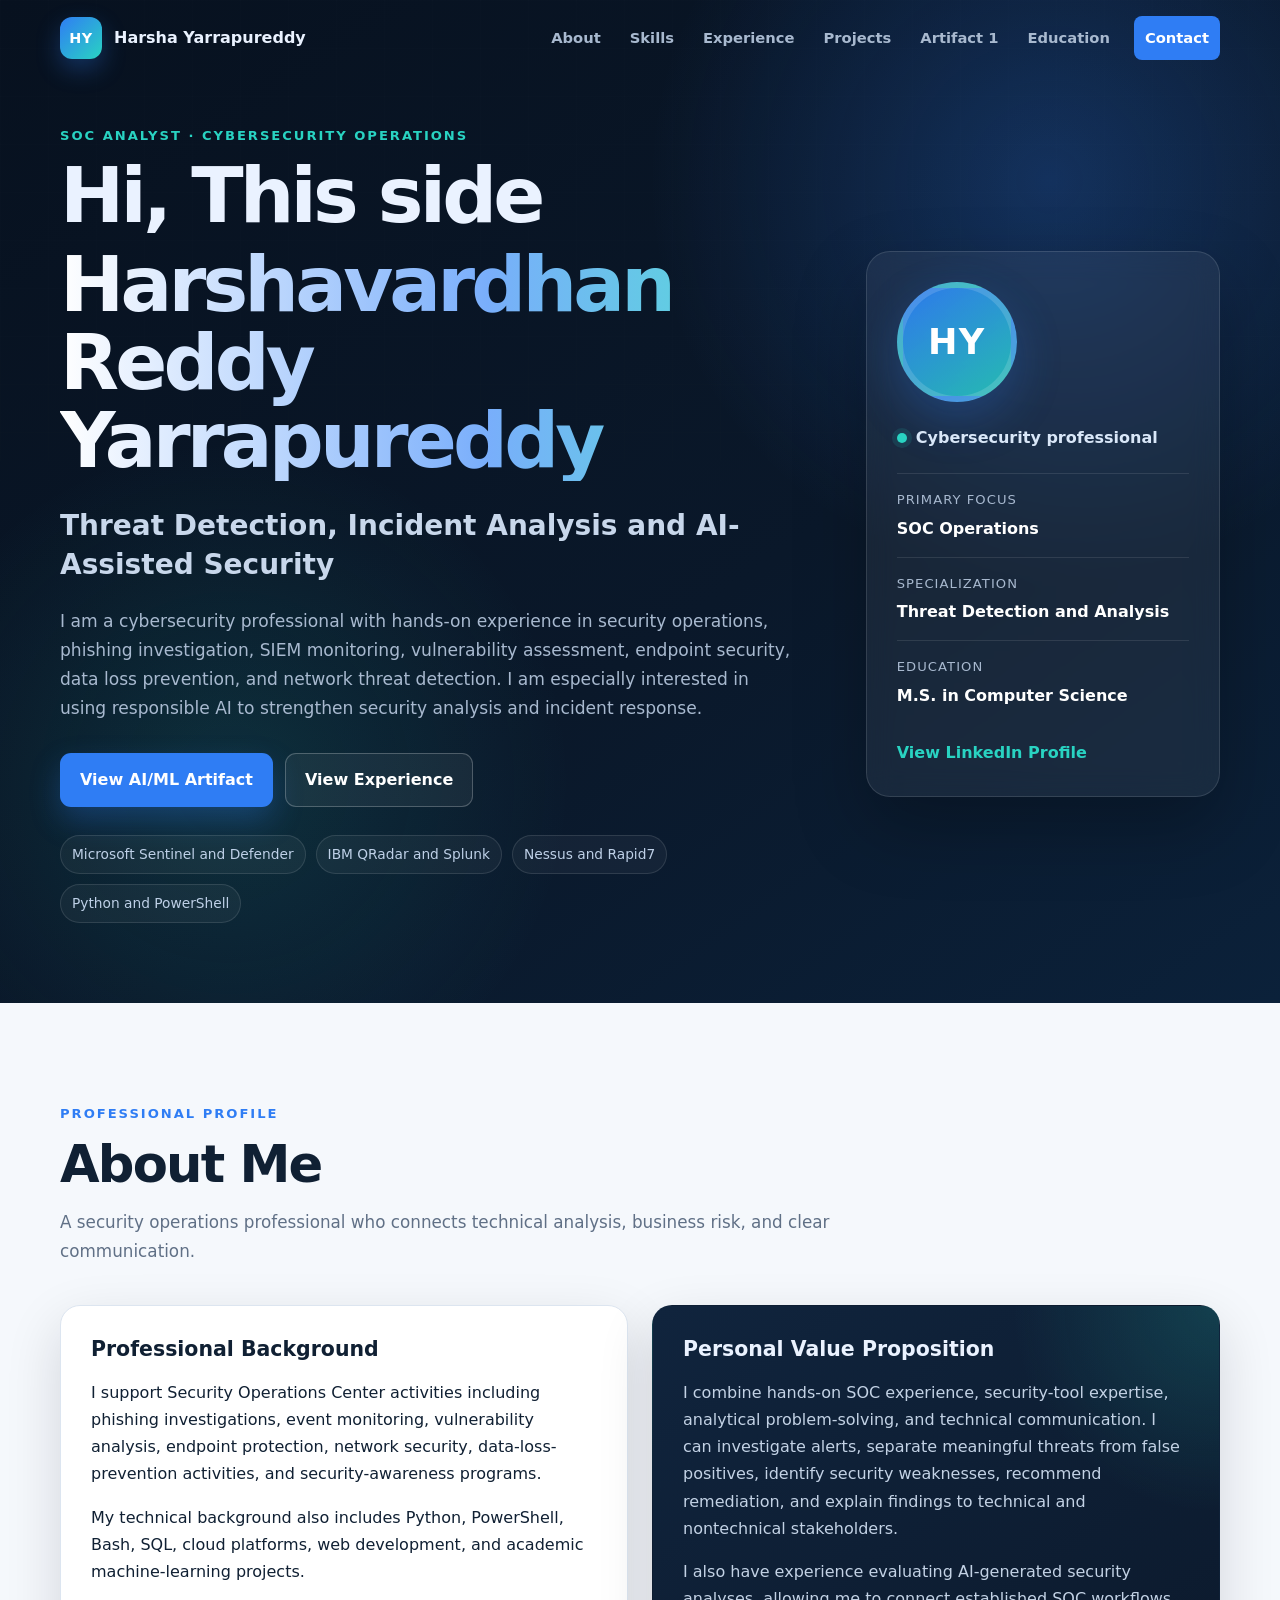
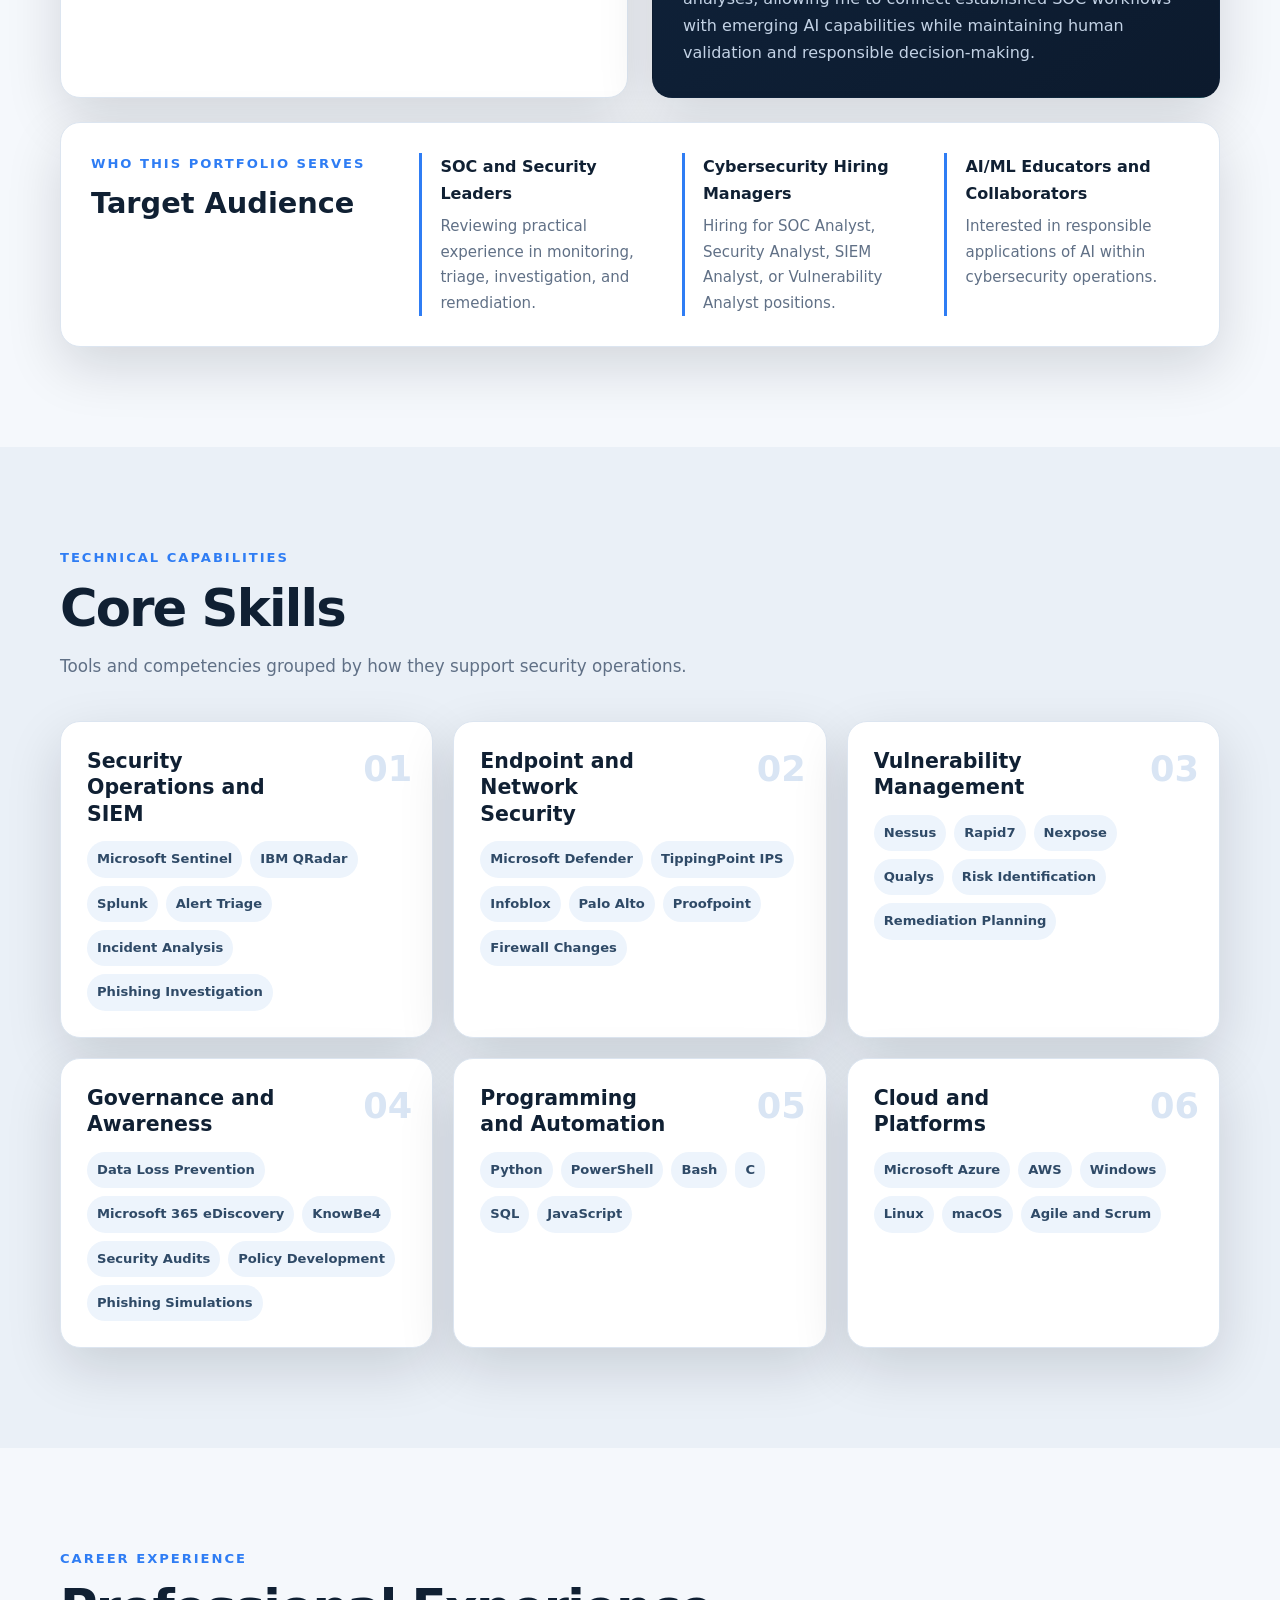
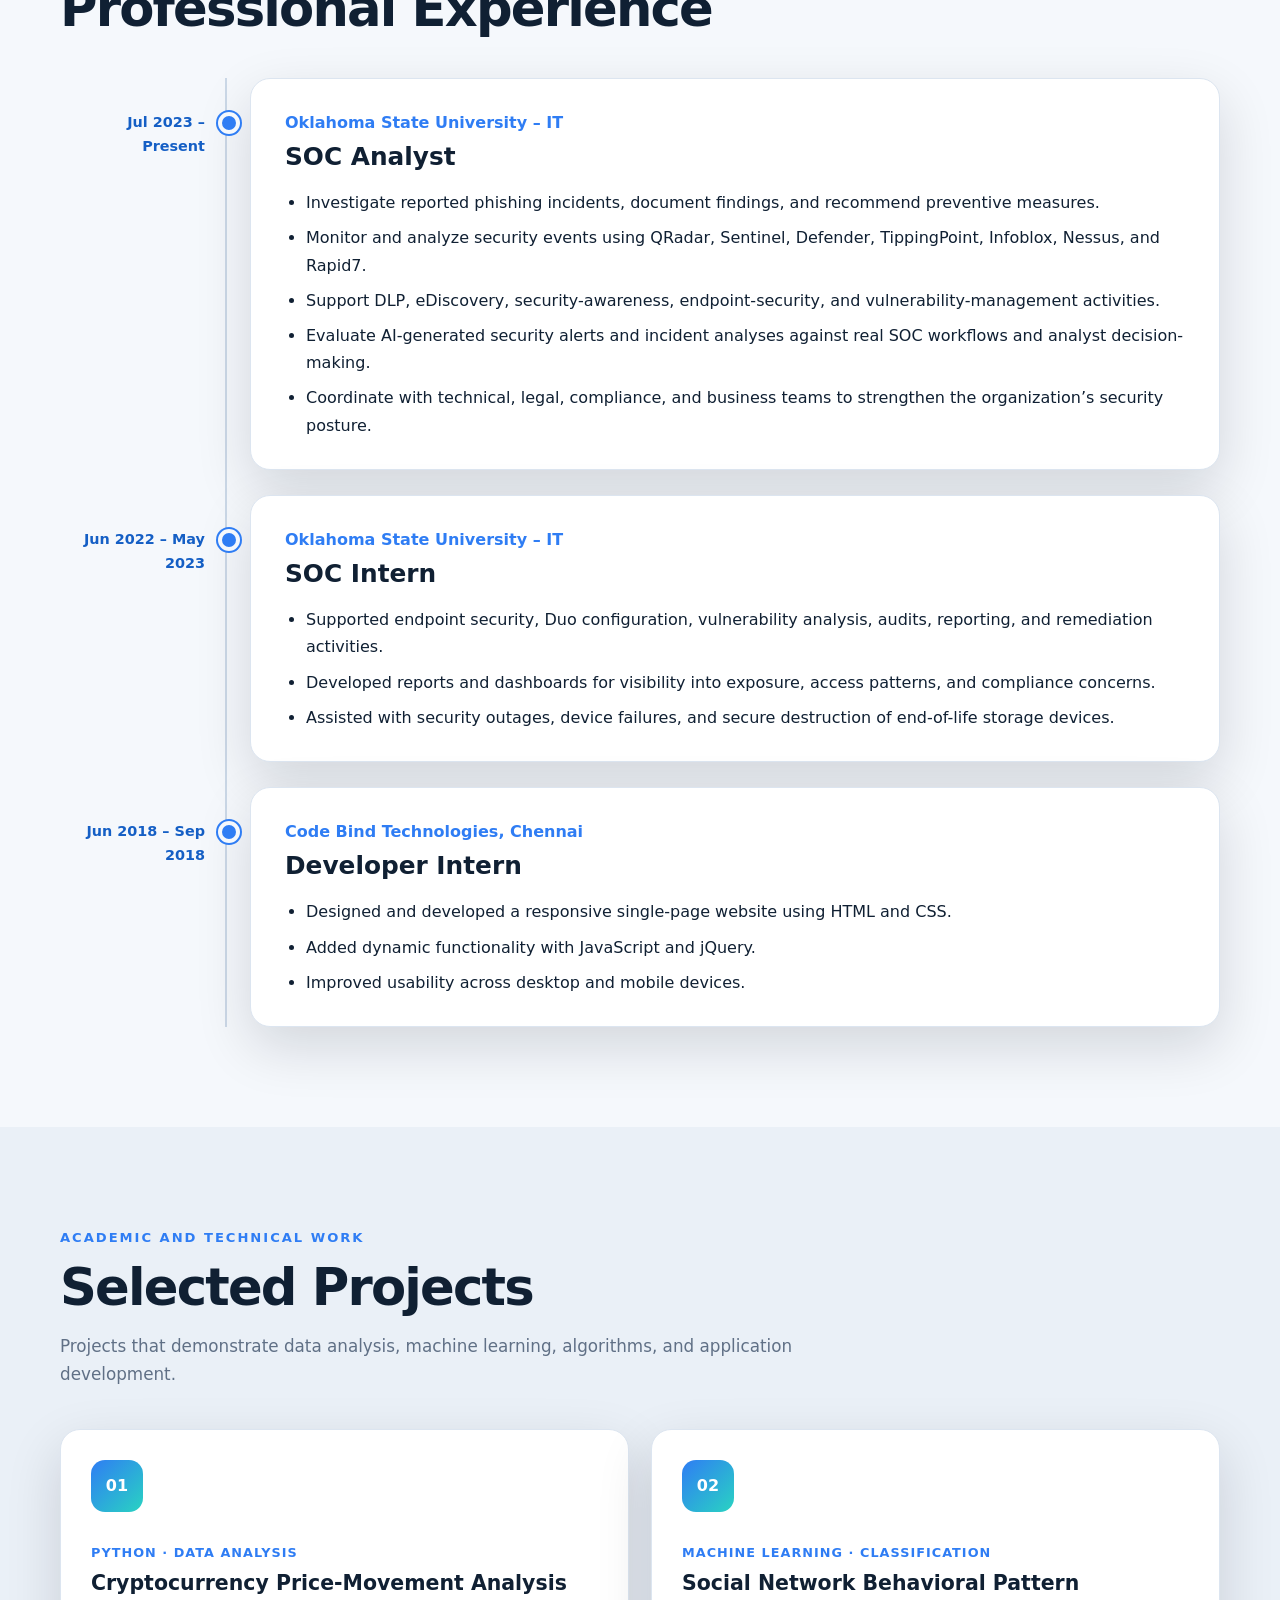
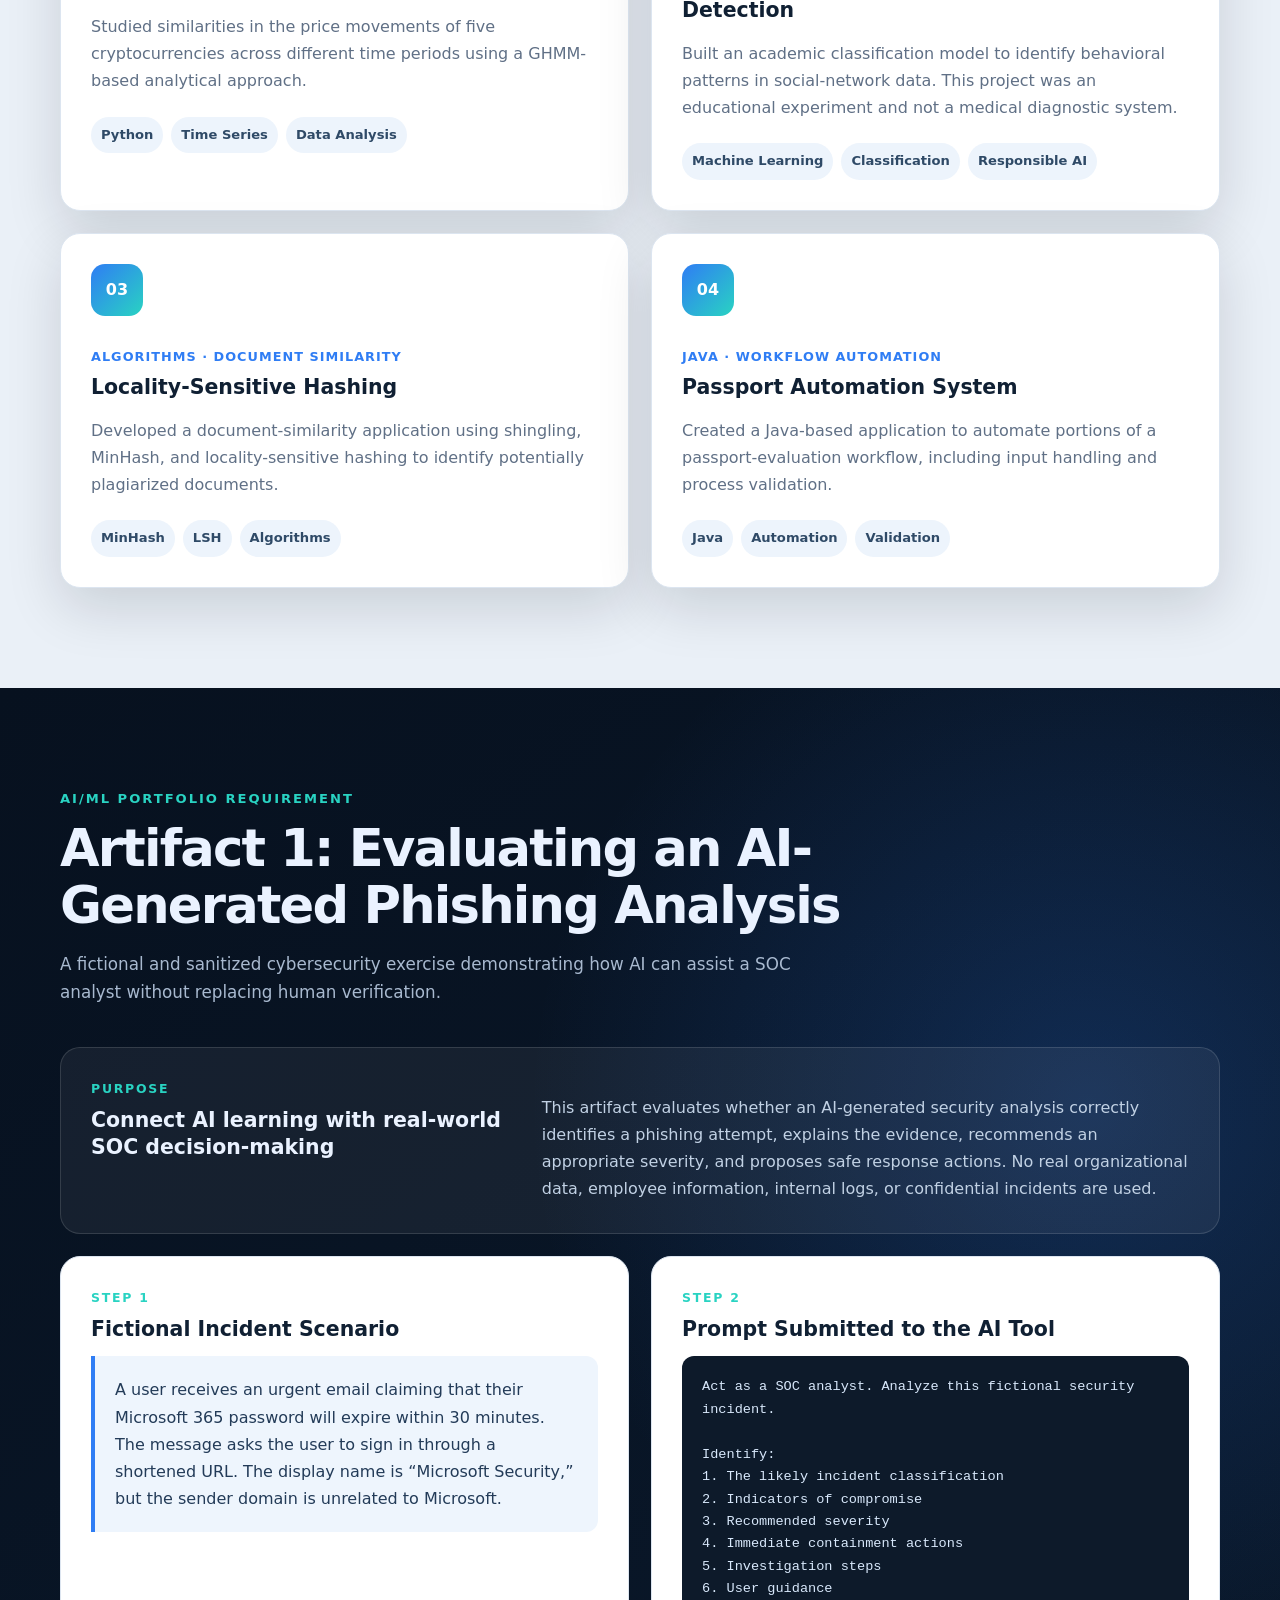
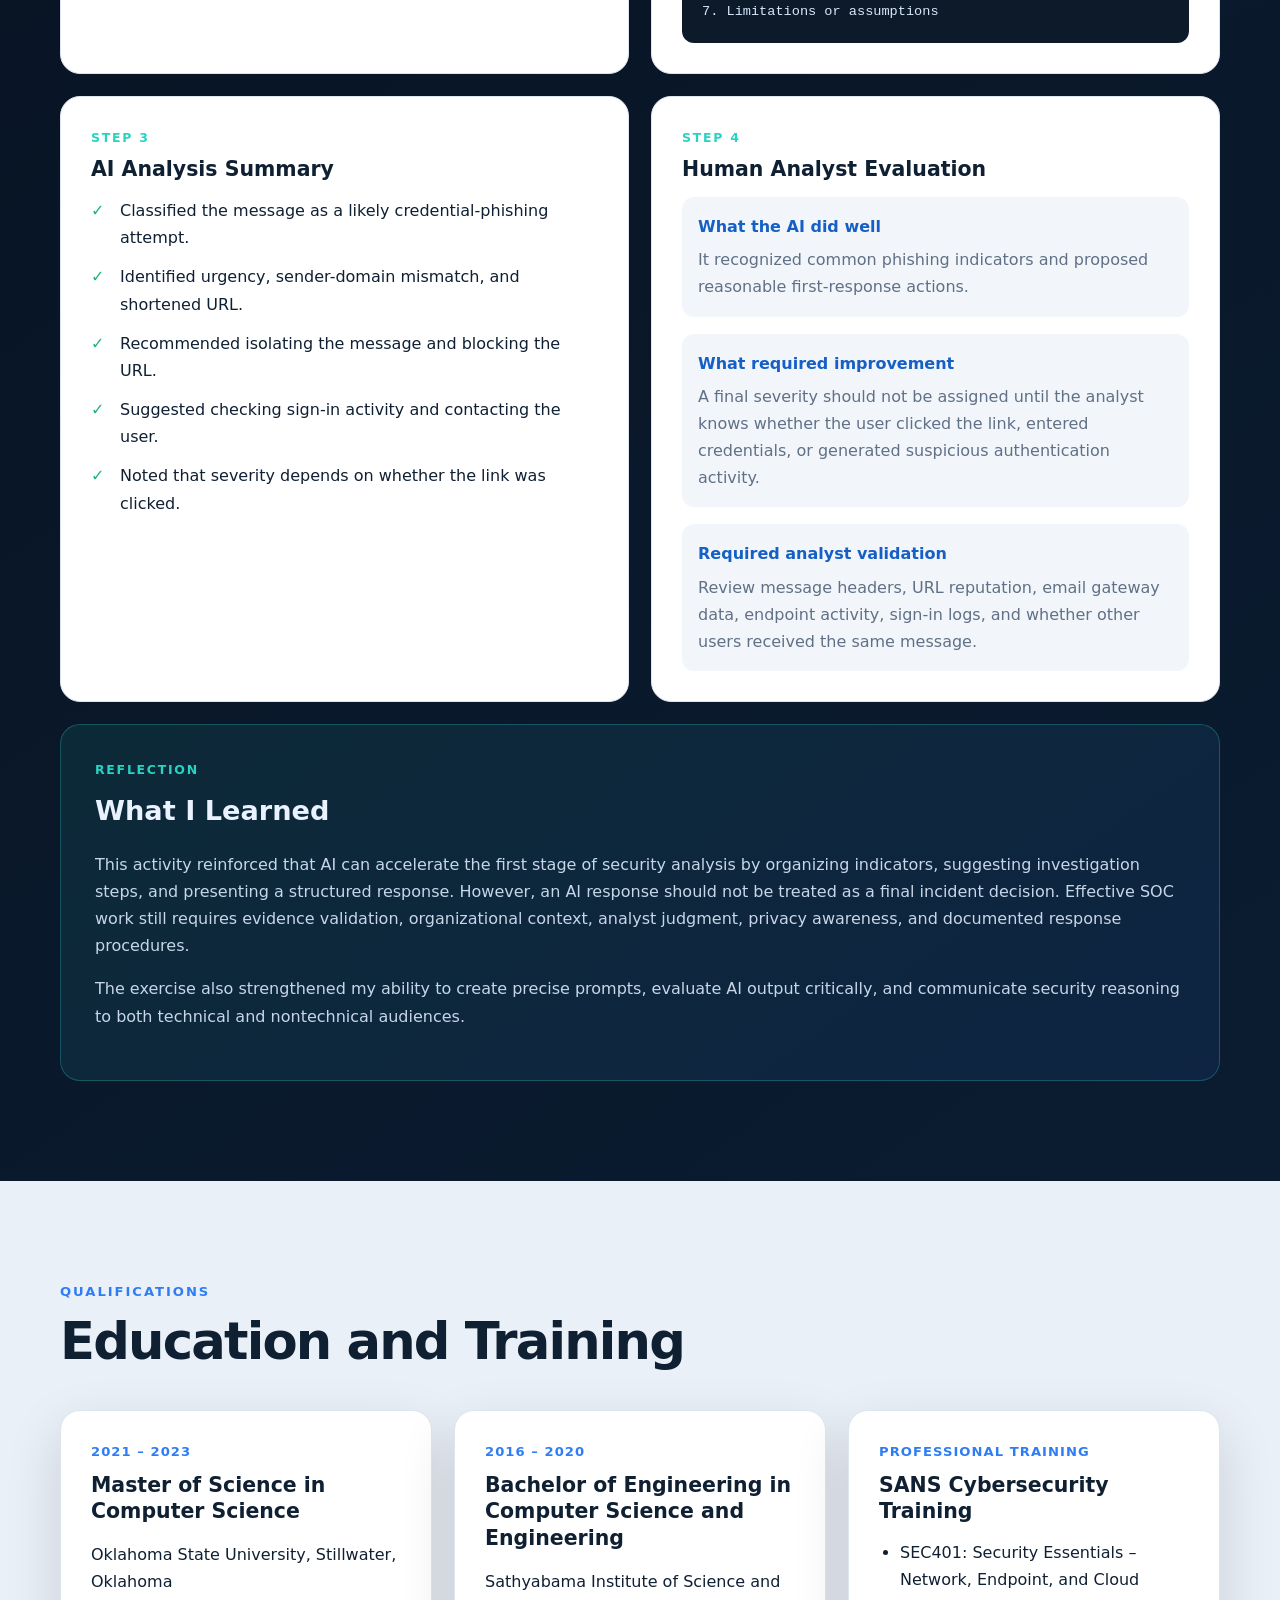
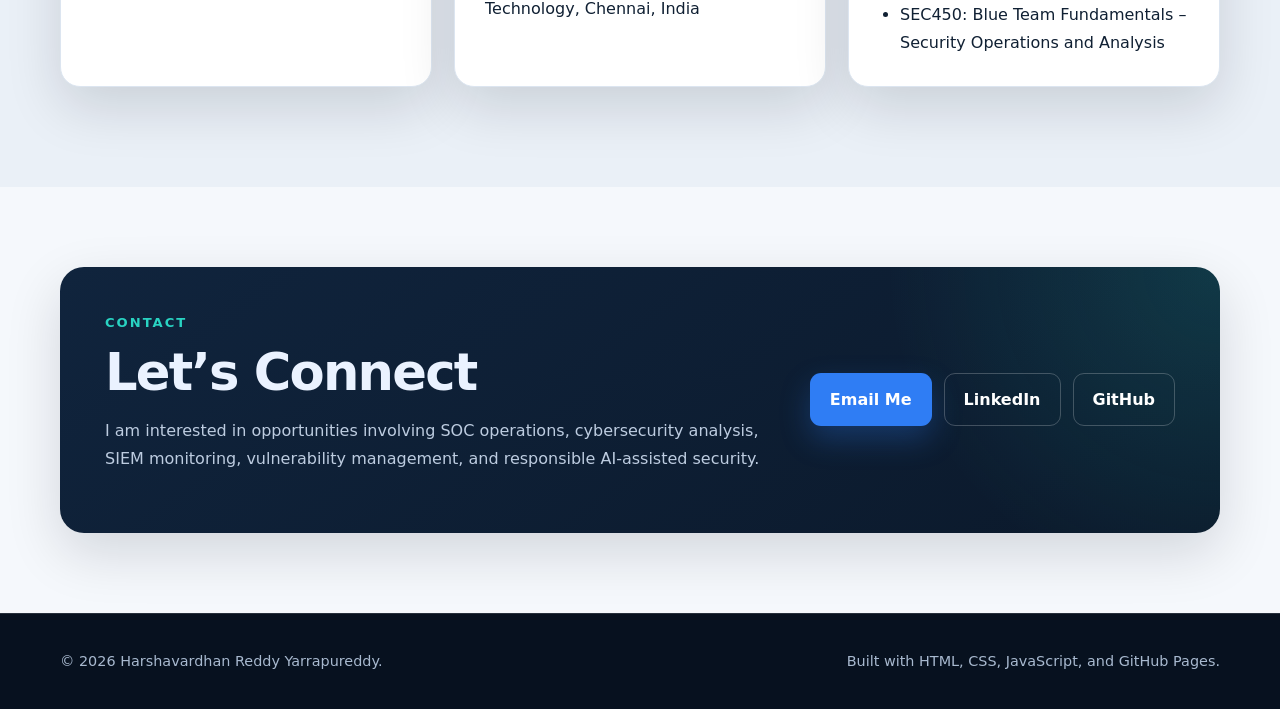
==== index.html @ b6d18a58 "Add files via upload create portfolio" ====
<!DOCTYPE html>
<html lang="en">
<head>
  <meta charset="UTF-8">
  <meta name="viewport" content="width=device-width, initial-scale=1.0">
  <meta
    name="description"
    content="Cybersecurity portfolio of Harshavardhan Reddy Yarrapureddy, featuring SOC operations, threat detection, vulnerability management, and AI-assisted security analysis."
  >
  <title>Harshavardhan Reddy Yarrapureddy | Cybersecurity Portfolio</title>
  <link rel="stylesheet" href="styles.css">
  <script src="script.js" defer></script>
</head>

<body>
  <a class="skip-link" href="#main-content">Skip to main content</a>

  <header class="site-header" id="top">
    <nav class="navbar container" aria-label="Primary navigation">
      <a class="brand" href="#home" aria-label="Go to home">
        <span class="brand-mark">HY</span>
        <span>Harsha Yarrapureddy</span>
      </a>

      <button
        class="menu-button"
        id="menuButton"
        type="button"
        aria-expanded="false"
        aria-controls="navLinks"
        aria-label="Open navigation menu"
      >
        <span></span>
        <span></span>
        <span></span>
      </button>

      <div class="nav-links" id="navLinks">
        <a href="#about">About</a>
        <a href="#skills">Skills</a>
        <a href="#experience">Experience</a>
        <a href="#projects">Projects</a>
        <a href="#artifact">Artifact 1</a>
        <a href="#education">Education</a>
        <a class="nav-cta" href="#contact">Contact</a>
      </div>
    </nav>
  </header>

  <main id="main-content">
    <section class="hero" id="home">
      <div class="hero-grid container">
        <div class="hero-copy reveal">
          <p class="eyebrow">SOC Analyst · Cybersecurity Operations</p>

          <h1>
            Hi, This side
            <span>Harshavardhan Reddy Yarrapureddy</span>
          </h1>

          <h2>
            Threat Detection, Incident Analysis and AI-Assisted Security
          </h2>

          <p class="hero-description">
            I am a cybersecurity professional with hands-on experience in
            security operations, phishing investigation, SIEM monitoring,
            vulnerability assessment, endpoint security, data loss prevention,
            and network threat detection. I am especially interested in using
            responsible AI to strengthen security analysis and incident response.
          </p>

          <div class="hero-actions">
            <a class="button button-primary" href="#artifact">
              View AI/ML Artifact
            </a>
            <a class="button button-secondary" href="#experience">
              View Experience
            </a>
          </div>

          <ul class="hero-highlights" aria-label="Professional highlights">
            <li>Microsoft Sentinel and Defender</li>
            <li>IBM QRadar and Splunk</li>
            <li>Nessus and Rapid7</li>
            <li>Python and PowerShell</li>
          </ul>
        </div>

        <aside class="profile-panel reveal" aria-label="Professional profile">
          <div class="avatar" aria-hidden="true">HY</div>

          <div class="status">
            <span class="status-dot" aria-hidden="true"></span>
            Cybersecurity professional
          </div>

          <div class="profile-stat">
            <span class="profile-stat-label">Primary Focus</span>
            <strong>SOC Operations</strong>
          </div>

          <div class="profile-stat">
            <span class="profile-stat-label">Specialization</span>
            <strong>Threat Detection and Analysis</strong>
          </div>

          <div class="profile-stat">
            <span class="profile-stat-label">Education</span>
            <strong>M.S. in Computer Science</strong>
          </div>

          <a
            class="profile-link"
            href="https://www.linkedin.com/in/harshavardhan-reddy-yarrapureddy-327269170/"
            target="_blank"
            rel="noopener noreferrer"
          >
            View LinkedIn Profile
          </a>
        </aside>
      </div>
    </section>

    <section class="section" id="about">
      <div class="container">
        <div class="section-heading reveal">
          <p class="eyebrow">Professional Profile</p>
          <h2>About Me</h2>
          <p>
            A security operations professional who connects technical analysis,
            business risk, and clear communication.
          </p>
        </div>

        <div class="two-column">
          <article class="card reveal">
            <h3>Professional Background</h3>
            <p>
              I support Security Operations Center activities including phishing
              investigations, event monitoring, vulnerability analysis, endpoint
              protection, network security, data-loss-prevention activities, and
              security-awareness programs.
            </p>
            <p>
              My technical background also includes Python, PowerShell, Bash,
              SQL, cloud platforms, web development, and academic machine-learning
              projects.
            </p>
          </article>

          <article class="card accent-card reveal">
            <h3>Personal Value Proposition</h3>
            <p>
              I combine hands-on SOC experience, security-tool expertise,
              analytical problem-solving, and technical communication. I can
              investigate alerts, separate meaningful threats from false
              positives, identify security weaknesses, recommend remediation,
              and explain findings to technical and nontechnical stakeholders.
            </p>
            <p>
              I also have experience evaluating AI-generated security analyses,
              allowing me to connect established SOC workflows with emerging AI
              capabilities while maintaining human validation and responsible
              decision-making.
            </p>
          </article>
        </div>

        <article class="card audience-card reveal">
          <div>
            <p class="eyebrow">Who This Portfolio Serves</p>
            <h3>Target Audience</h3>
          </div>

          <div class="audience-grid">
            <div>
              <strong>SOC and Security Leaders</strong>
              <p>
                Reviewing practical experience in monitoring, triage,
                investigation, and remediation.
              </p>
            </div>

            <div>
              <strong>Cybersecurity Hiring Managers</strong>
              <p>
                Hiring for SOC Analyst, Security Analyst, SIEM Analyst, or
                Vulnerability Analyst positions.
              </p>
            </div>

            <div>
              <strong>AI/ML Educators and Collaborators</strong>
              <p>
                Interested in responsible applications of AI within
                cybersecurity operations.
              </p>
            </div>
          </div>
        </article>
      </div>
    </section>

    <section class="section section-alt" id="skills">
      <div class="container">
        <div class="section-heading reveal">
          <p class="eyebrow">Technical Capabilities</p>
          <h2>Core Skills</h2>
          <p>
            Tools and competencies grouped by how they support security
            operations.
          </p>
        </div>

        <div class="skills-grid">
          <article class="skill-card reveal">
            <div class="skill-number">01</div>
            <h3>Security Operations and SIEM</h3>
            <div class="tags">
              <span>Microsoft Sentinel</span>
              <span>IBM QRadar</span>
              <span>Splunk</span>
              <span>Alert Triage</span>
              <span>Incident Analysis</span>
              <span>Phishing Investigation</span>
            </div>
          </article>

          <article class="skill-card reveal">
            <div class="skill-number">02</div>
            <h3>Endpoint and Network Security</h3>
            <div class="tags">
              <span>Microsoft Defender</span>
              <span>TippingPoint IPS</span>
              <span>Infoblox</span>
              <span>Palo Alto</span>
              <span>Proofpoint</span>
              <span>Firewall Changes</span>
            </div>
          </article>

          <article class="skill-card reveal">
            <div class="skill-number">03</div>
            <h3>Vulnerability Management</h3>
            <div class="tags">
              <span>Nessus</span>
              <span>Rapid7</span>
              <span>Nexpose</span>
              <span>Qualys</span>
              <span>Risk Identification</span>
              <span>Remediation Planning</span>
            </div>
          </article>

          <article class="skill-card reveal">
            <div class="skill-number">04</div>
            <h3>Governance and Awareness</h3>
            <div class="tags">
              <span>Data Loss Prevention</span>
              <span>Microsoft 365 eDiscovery</span>
              <span>KnowBe4</span>
              <span>Security Audits</span>
              <span>Policy Development</span>
              <span>Phishing Simulations</span>
            </div>
          </article>

          <article class="skill-card reveal">
            <div class="skill-number">05</div>
            <h3>Programming and Automation</h3>
            <div class="tags">
              <span>Python</span>
              <span>PowerShell</span>
              <span>Bash</span>
              <span>C</span>
              <span>SQL</span>
              <span>JavaScript</span>
            </div>
          </article>

          <article class="skill-card reveal">
            <div class="skill-number">06</div>
            <h3>Cloud and Platforms</h3>
            <div class="tags">
              <span>Microsoft Azure</span>
              <span>AWS</span>
              <span>Windows</span>
              <span>Linux</span>
              <span>macOS</span>
              <span>Agile and Scrum</span>
            </div>
          </article>
        </div>
      </div>
    </section>

    <section class="section" id="experience">
      <div class="container">
        <div class="section-heading reveal">
          <p class="eyebrow">Career Experience</p>
          <h2>Professional Experience</h2>
        </div>

        <div class="timeline">
          <article class="timeline-item reveal">
            <div class="timeline-date">Jul 2023 – Present</div>
            <div class="timeline-content card">
              <p class="role-type">Oklahoma State University – IT</p>
              <h3>SOC Analyst</h3>
              <ul>
                <li>
                  Investigate reported phishing incidents, document findings,
                  and recommend preventive measures.
                </li>
                <li>
                  Monitor and analyze security events using QRadar, Sentinel,
                  Defender, TippingPoint, Infoblox, Nessus, and Rapid7.
                </li>
                <li>
                  Support DLP, eDiscovery, security-awareness, endpoint-security,
                  and vulnerability-management activities.
                </li>
                <li>
                  Evaluate AI-generated security alerts and incident analyses
                  against real SOC workflows and analyst decision-making.
                </li>
                <li>
                  Coordinate with technical, legal, compliance, and business
                  teams to strengthen the organization’s security posture.
                </li>
              </ul>
            </div>
          </article>

          <article class="timeline-item reveal">
            <div class="timeline-date">Jun 2022 – May 2023</div>
            <div class="timeline-content card">
              <p class="role-type">Oklahoma State University – IT</p>
              <h3>SOC Intern</h3>
              <ul>
                <li>
                  Supported endpoint security, Duo configuration, vulnerability
                  analysis, audits, reporting, and remediation activities.
                </li>
                <li>
                  Developed reports and dashboards for visibility into exposure,
                  access patterns, and compliance concerns.
                </li>
                <li>
                  Assisted with security outages, device failures, and secure
                  destruction of end-of-life storage devices.
                </li>
              </ul>
            </div>
          </article>

          <article class="timeline-item reveal">
            <div class="timeline-date">Jun 2018 – Sep 2018</div>
            <div class="timeline-content card">
              <p class="role-type">Code Bind Technologies, Chennai</p>
              <h3>Developer Intern</h3>
              <ul>
                <li>
                  Designed and developed a responsive single-page website using
                  HTML and CSS.
                </li>
                <li>
                  Added dynamic functionality with JavaScript and jQuery.
                </li>
                <li>
                  Improved usability across desktop and mobile devices.
                </li>
              </ul>
            </div>
          </article>
        </div>
      </div>
    </section>

    <section class="section section-alt" id="projects">
      <div class="container">
        <div class="section-heading reveal">
          <p class="eyebrow">Academic and Technical Work</p>
          <h2>Selected Projects</h2>
          <p>
            Projects that demonstrate data analysis, machine learning,
            algorithms, and application development.
          </p>
        </div>

        <div class="projects-grid">
          <article class="project-card reveal">
            <div class="project-icon" aria-hidden="true">01</div>
            <p class="project-category">Python · Data Analysis</p>
            <h3>Cryptocurrency Price-Movement Analysis</h3>
            <p>
              Studied similarities in the price movements of five
              cryptocurrencies across different time periods using a GHMM-based
              analytical approach.
            </p>
            <div class="project-tags">
              <span>Python</span>
              <span>Time Series</span>
              <span>Data Analysis</span>
            </div>
          </article>

          <article class="project-card reveal">
            <div class="project-icon" aria-hidden="true">02</div>
            <p class="project-category">Machine Learning · Classification</p>
            <h3>Social Network Behavioral Pattern Detection</h3>
            <p>
              Built an academic classification model to identify behavioral
              patterns in social-network data. This project was an educational
              experiment and not a medical diagnostic system.
            </p>
            <div class="project-tags">
              <span>Machine Learning</span>
              <span>Classification</span>
              <span>Responsible AI</span>
            </div>
          </article>

          <article class="project-card reveal">
            <div class="project-icon" aria-hidden="true">03</div>
            <p class="project-category">Algorithms · Document Similarity</p>
            <h3>Locality-Sensitive Hashing</h3>
            <p>
              Developed a document-similarity application using shingling,
              MinHash, and locality-sensitive hashing to identify potentially
              plagiarized documents.
            </p>
            <div class="project-tags">
              <span>MinHash</span>
              <span>LSH</span>
              <span>Algorithms</span>
            </div>
          </article>

          <article class="project-card reveal">
            <div class="project-icon" aria-hidden="true">04</div>
            <p class="project-category">Java · Workflow Automation</p>
            <h3>Passport Automation System</h3>
            <p>
              Created a Java-based application to automate portions of a
              passport-evaluation workflow, including input handling and process
              validation.
            </p>
            <div class="project-tags">
              <span>Java</span>
              <span>Automation</span>
              <span>Validation</span>
            </div>
          </article>
        </div>
      </div>
    </section>

    <section class="section artifact-section" id="artifact">
      <div class="container">
        <div class="section-heading reveal">
          <p class="eyebrow">AI/ML Portfolio Requirement</p>
          <h2>Artifact 1: Evaluating an AI-Generated Phishing Analysis</h2>
          <p>
            A fictional and sanitized cybersecurity exercise demonstrating how
            AI can assist a SOC analyst without replacing human verification.
          </p>
        </div>

        <article class="artifact-hero card reveal">
          <div>
            <p class="artifact-label">Purpose</p>
            <h3>Connect AI learning with real-world SOC decision-making</h3>
          </div>
          <p>
            This artifact evaluates whether an AI-generated security analysis
            correctly identifies a phishing attempt, explains the evidence,
            recommends an appropriate severity, and proposes safe response
            actions. No real organizational data, employee information, internal
            logs, or confidential incidents are used.
          </p>
        </article>

        <div class="artifact-grid">
          <article class="card reveal">
            <p class="artifact-label">Step 1</p>
            <h3>Fictional Incident Scenario</h3>
            <div class="scenario-box">
              <p>
                A user receives an urgent email claiming that their Microsoft 365
                password will expire within 30 minutes. The message asks the user
                to sign in through a shortened URL. The display name is
                “Microsoft Security,” but the sender domain is unrelated to
                Microsoft.
              </p>
            </div>
          </article>

          <article class="card reveal">
            <p class="artifact-label">Step 2</p>
            <h3>Prompt Submitted to the AI Tool</h3>
            <pre><code>Act as a SOC analyst. Analyze this fictional security incident.

Identify:
1. The likely incident classification
2. Indicators of compromise
3. Recommended severity
4. Immediate containment actions
5. Investigation steps
6. User guidance
7. Limitations or assumptions</code></pre>
          </article>

          <article class="card reveal">
            <p class="artifact-label">Step 3</p>
            <h3>AI Analysis Summary</h3>
            <ul class="check-list">
              <li>Classified the message as a likely credential-phishing attempt.</li>
              <li>Identified urgency, sender-domain mismatch, and shortened URL.</li>
              <li>Recommended isolating the message and blocking the URL.</li>
              <li>Suggested checking sign-in activity and contacting the user.</li>
              <li>Noted that severity depends on whether the link was clicked.</li>
            </ul>
          </article>

          <article class="card reveal">
            <p class="artifact-label">Step 4</p>
            <h3>Human Analyst Evaluation</h3>
            <div class="evaluation">
              <div>
                <strong>What the AI did well</strong>
                <p>
                  It recognized common phishing indicators and proposed
                  reasonable first-response actions.
                </p>
              </div>

              <div>
                <strong>What required improvement</strong>
                <p>
                  A final severity should not be assigned until the analyst knows
                  whether the user clicked the link, entered credentials, or
                  generated suspicious authentication activity.
                </p>
              </div>

              <div>
                <strong>Required analyst validation</strong>
                <p>
                  Review message headers, URL reputation, email gateway data,
                  endpoint activity, sign-in logs, and whether other users
                  received the same message.
                </p>
              </div>
            </div>
          </article>
        </div>

        <article class="reflection-card reveal">
          <p class="artifact-label">Reflection</p>
          <h3>What I Learned</h3>
          <p>
            This activity reinforced that AI can accelerate the first stage of
            security analysis by organizing indicators, suggesting investigation
            steps, and presenting a structured response. However, an AI response
            should not be treated as a final incident decision. Effective SOC
            work still requires evidence validation, organizational context,
            analyst judgment, privacy awareness, and documented response
            procedures.
          </p>
          <p>
            The exercise also strengthened my ability to create precise prompts,
            evaluate AI output critically, and communicate security reasoning to
            both technical and nontechnical audiences.
          </p>
        </article>
      </div>
    </section>

    <section class="section section-alt" id="education">
      <div class="container">
        <div class="section-heading reveal">
          <p class="eyebrow">Qualifications</p>
          <h2>Education and Training</h2>
        </div>

        <div class="education-grid">
          <article class="card reveal">
            <p class="education-date">2021 – 2023</p>
            <h3>Master of Science in Computer Science</h3>
            <p>Oklahoma State University, Stillwater, Oklahoma</p>
          </article>

          <article class="card reveal">
            <p class="education-date">2016 – 2020</p>
            <h3>Bachelor of Engineering in Computer Science and Engineering</h3>
            <p>Sathyabama Institute of Science and Technology, Chennai, India</p>
          </article>

          <article class="card reveal">
            <p class="education-date">Professional Training</p>
            <h3>SANS Cybersecurity Training</h3>
            <ul>
              <li>SEC401: Security Essentials – Network, Endpoint, and Cloud</li>
              <li>SEC450: Blue Team Fundamentals – Security Operations and Analysis</li>
            </ul>
          </article>
        </div>
      </div>
    </section>

    <section class="section contact-section" id="contact">
      <div class="container contact-card reveal">
        <div>
          <p class="eyebrow">Contact</p>
          <h2>Let’s Connect</h2>
          <p>
            I am interested in opportunities involving SOC operations,
            cybersecurity analysis, SIEM monitoring, vulnerability management,
            and responsible AI-assisted security.
          </p>
        </div>

        <div class="contact-actions">
          <a
            class="button button-primary"
            href="mailto:yarrapureddyharsha@gmail.com"
          >
            Email Me
          </a>

          <a
            class="button button-secondary"
            href="https://www.linkedin.com/in/harshavardhan-reddy-yarrapureddy-327269170/"
            target="_blank"
            rel="noopener noreferrer"
          >
            LinkedIn
          </a>

          <!-- Replace YOUR-GITHUB-USERNAME before publishing. -->
          <a
            class="button button-secondary"
            href="https://github.com/Harshayhvr/portfolio"
            target="_blank"
            rel="noopener noreferrer"
          >
            GitHub
          </a>
        </div>
      </div>
    </section>
  </main>

  <footer class="site-footer">
    <div class="container footer-content">
      <p>
        © <span id="currentYear"></span> Harshavardhan Reddy Yarrapureddy.
      </p>
      <p>Built with HTML, CSS, JavaScript, and GitHub Pages.</p>
    </div>
  </footer>

  <a class="back-to-top" id="backToTop" href="#top" aria-label="Back to top">
    ↑
  </a>
</body>
</html>
---- styles.css ----
:root {
  --background: #07111f;
  --background-soft: #0b1728;
  --surface: #101f33;
  --surface-light: #f5f8fc;
  --card: #ffffff;
  --text: #102033;
  --text-light: #eaf2ff;
  --muted: #607086;
  --muted-light: #a8b9cf;
  --primary: #2f7df4;
  --primary-dark: #155fc5;
  --accent: #29d3c2;
  --border: #dce5f0;
  --border-dark: rgba(255, 255, 255, 0.13);
  --success: #22b573;
  --shadow: 0 20px 55px rgba(7, 17, 31, 0.14);
  --radius: 20px;
  --radius-small: 12px;
  --container: 1160px;
}

* {
  box-sizing: border-box;
}

html {
  scroll-behavior: smooth;
  scroll-padding-top: 86px;
}

body {
  margin: 0;
  color: var(--text);
  background: var(--surface-light);
  font-family:
    Inter, ui-sans-serif, system-ui, -apple-system, BlinkMacSystemFont,
    "Segoe UI", sans-serif;
  line-height: 1.7;
}

body.menu-open {
  overflow: hidden;
}

a {
  color: inherit;
}

img {
  display: block;
  max-width: 100%;
}

button,
a {
  -webkit-tap-highlight-color: transparent;
}

.container {
  width: min(var(--container), calc(100% - 40px));
  margin-inline: auto;
}

.skip-link {
  position: fixed;
  top: 12px;
  left: 12px;
  z-index: 1000;
  padding: 10px 14px;
  color: white;
  background: var(--primary);
  border-radius: 8px;
  transform: translateY(-150%);
}

.skip-link:focus {
  transform: translateY(0);
}

.site-header {
  position: fixed;
  inset: 0 0 auto;
  z-index: 100;
  border-bottom: 1px solid transparent;
  transition:
    background 180ms ease,
    border-color 180ms ease,
    box-shadow 180ms ease;
}

.site-header.scrolled {
  background: rgba(7, 17, 31, 0.94);
  border-color: var(--border-dark);
  box-shadow: 0 10px 30px rgba(0, 0, 0, 0.18);
  backdrop-filter: blur(16px);
}

.navbar {
  min-height: 76px;
  display: flex;
  align-items: center;
  justify-content: space-between;
  gap: 24px;
}

.brand {
  display: inline-flex;
  align-items: center;
  gap: 12px;
  color: var(--text-light);
  font-weight: 750;
  text-decoration: none;
  white-space: nowrap;
}

.brand-mark {
  width: 42px;
  height: 42px;
  display: grid;
  place-items: center;
  color: white;
  background: linear-gradient(135deg, var(--primary), var(--accent));
  border-radius: 12px;
  box-shadow: 0 10px 25px rgba(47, 125, 244, 0.3);
  font-size: 0.9rem;
  letter-spacing: 0.04em;
}

.nav-links {
  display: flex;
  align-items: center;
  gap: 7px;
}

.nav-links a {
  padding: 9px 11px;
  color: var(--muted-light);
  border-radius: 8px;
  font-size: 0.92rem;
  font-weight: 650;
  text-decoration: none;
  transition:
    color 160ms ease,
    background 160ms ease;
}

.nav-links a:hover,
.nav-links a.active {
  color: white;
  background: rgba(255, 255, 255, 0.09);
}

.nav-links .nav-cta {
  margin-left: 6px;
  color: white;
  background: var(--primary);
}

.nav-links .nav-cta:hover,
.nav-links .nav-cta.active {
  background: var(--primary-dark);
}

.menu-button {
  display: none;
  width: 44px;
  height: 44px;
  padding: 10px;
  border: 1px solid var(--border-dark);
  background: rgba(255, 255, 255, 0.06);
  border-radius: 10px;
  cursor: pointer;
}

.menu-button span {
  display: block;
  height: 2px;
  margin: 5px 0;
  background: white;
  border-radius: 2px;
  transition:
    transform 180ms ease,
    opacity 180ms ease;
}

.hero {
  position: relative;
  min-height: 100vh;
  display: grid;
  align-items: center;
  overflow: hidden;
  color: var(--text-light);
  background:
    radial-gradient(circle at 82% 18%, rgba(47, 125, 244, 0.26), transparent 30%),
    radial-gradient(circle at 18% 78%, rgba(41, 211, 194, 0.13), transparent 26%),
    linear-gradient(145deg, #07111f 0%, #0a182a 58%, #0b213a 100%);
}

.hero::before {
  content: "";
  position: absolute;
  inset: 0;
  opacity: 0.22;
  background-image:
    linear-gradient(rgba(255, 255, 255, 0.035) 1px, transparent 1px),
    linear-gradient(90deg, rgba(255, 255, 255, 0.035) 1px, transparent 1px);
  background-size: 48px 48px;
  mask-image: linear-gradient(to bottom, black, transparent 92%);
}

.hero-grid {
  position: relative;
  z-index: 1;
  display: grid;
  grid-template-columns: minmax(0, 1.35fr) minmax(300px, 0.65fr);
  gap: 70px;
  align-items: center;
  padding-top: 125px;
  padding-bottom: 80px;
}

.eyebrow {
  margin: 0 0 10px;
  color: var(--primary);
  font-size: 0.82rem;
  font-weight: 800;
  letter-spacing: 0.15em;
  text-transform: uppercase;
}

.hero .eyebrow {
  color: var(--accent);
}

.hero h1 {
  max-width: 850px;
  margin: 0;
  font-size: clamp(2.7rem, 6vw, 5.5rem);
  line-height: 1.02;
  letter-spacing: -0.05em;
}

.hero h1 span {
  display: block;
  margin-top: 10px;
  color: transparent;
  background: linear-gradient(90deg, #ffffff, #79aefb 58%, #52e0d3);
  -webkit-background-clip: text;
  background-clip: text;
}

.hero h2 {
  max-width: 760px;
  margin: 25px 0 0;
  color: #c8d7eb;
  font-size: clamp(1.2rem, 2.2vw, 1.75rem);
  font-weight: 550;
  line-height: 1.4;
}

.hero-description {
  max-width: 760px;
  margin: 23px 0 0;
  color: var(--muted-light);
  font-size: 1.07rem;
}

.hero-actions,
.contact-actions {
  display: flex;
  flex-wrap: wrap;
  gap: 12px;
  margin-top: 30px;
}

.button {
  min-height: 48px;
  display: inline-flex;
  align-items: center;
  justify-content: center;
  padding: 12px 19px;
  border: 1px solid transparent;
  border-radius: 11px;
  font-weight: 750;
  text-decoration: none;
  transition:
    transform 160ms ease,
    box-shadow 160ms ease,
    background 160ms ease,
    border-color 160ms ease;
}

.button:hover {
  transform: translateY(-2px);
}

.button-primary {
  color: white;
  background: var(--primary);
  box-shadow: 0 13px 30px rgba(47, 125, 244, 0.28);
}

.button-primary:hover {
  background: var(--primary-dark);
}

.button-secondary {
  color: var(--primary);
  background: transparent;
  border-color: rgba(47, 125, 244, 0.4);
}

.hero .button-secondary {
  color: white;
  border-color: rgba(255, 255, 255, 0.23);
  background: rgba(255, 255, 255, 0.055);
}

.button-secondary:hover {
  border-color: var(--primary);
  background: rgba(47, 125, 244, 0.08);
}

.hero .button-secondary:hover {
  background: rgba(255, 255, 255, 0.11);
}

.hero-highlights {
  display: flex;
  flex-wrap: wrap;
  gap: 10px;
  margin: 28px 0 0;
  padding: 0;
  list-style: none;
}

.hero-highlights li {
  padding: 7px 11px;
  color: #bed0e7;
  border: 1px solid rgba(255, 255, 255, 0.11);
  background: rgba(255, 255, 255, 0.045);
  border-radius: 999px;
  font-size: 0.86rem;
}

.profile-panel {
  padding: 30px;
  border: 1px solid rgba(255, 255, 255, 0.12);
  background: rgba(255, 255, 255, 0.06);
  border-radius: 24px;
  box-shadow: 0 30px 70px rgba(0, 0, 0, 0.25);
  backdrop-filter: blur(14px);
}

.avatar {
  width: 120px;
  height: 120px;
  display: grid;
  place-items: center;
  margin-bottom: 22px;
  color: white;
  background:
    linear-gradient(145deg, rgba(47, 125, 244, 0.95), rgba(41, 211, 194, 0.86));
  border: 6px solid rgba(255, 255, 255, 0.14);
  border-radius: 50%;
  font-size: 2.2rem;
  font-weight: 850;
  letter-spacing: 0.04em;
  box-shadow: 0 18px 45px rgba(47, 125, 244, 0.25);
}

.status {
  display: flex;
  align-items: center;
  gap: 9px;
  margin-bottom: 22px;
  color: #d9e7f8;
  font-weight: 700;
}

.status-dot {
  width: 10px;
  height: 10px;
  background: var(--accent);
  border-radius: 50%;
  box-shadow: 0 0 0 5px rgba(41, 211, 194, 0.12);
}

.profile-stat {
  padding: 15px 0;
  border-top: 1px solid rgba(255, 255, 255, 0.1);
}

.profile-stat-label {
  display: block;
  margin-bottom: 3px;
  color: var(--muted-light);
  font-size: 0.82rem;
  text-transform: uppercase;
  letter-spacing: 0.08em;
}

.profile-stat strong {
  color: white;
}

.profile-link {
  display: inline-block;
  margin-top: 15px;
  color: var(--accent);
  font-weight: 750;
  text-decoration: none;
}

.profile-link:hover {
  text-decoration: underline;
}

.section {
  padding: 100px 0;
}

.section-alt {
  background: #eaf0f7;
}

.section-heading {
  max-width: 780px;
  margin-bottom: 40px;
}

.section-heading h2,
.contact-card h2 {
  margin: 0;
  font-size: clamp(2.1rem, 4vw, 3.5rem);
  line-height: 1.12;
  letter-spacing: -0.035em;
}

.section-heading > p:last-child {
  margin: 15px 0 0;
  color: var(--muted);
  font-size: 1.05rem;
}

.two-column {
  display: grid;
  grid-template-columns: repeat(2, minmax(0, 1fr));
  gap: 24px;
}

.card {
  padding: 30px;
  border: 1px solid var(--border);
  background: var(--card);
  border-radius: var(--radius);
  box-shadow: var(--shadow);
}

.card h3,
.skill-card h3,
.project-card h3 {
  margin: 0 0 14px;
  font-size: 1.28rem;
  line-height: 1.3;
}

.card p:last-child {
  margin-bottom: 0;
}

.accent-card {
  color: var(--text-light);
  border-color: transparent;
  background:
    radial-gradient(circle at top right, rgba(41, 211, 194, 0.18), transparent 30%),
    linear-gradient(145deg, #10243d, #0c1a2d);
}

.accent-card p {
  color: #c3d2e5;
}

.audience-card {
  display: grid;
  grid-template-columns: 0.38fr 1fr;
  gap: 36px;
  align-items: start;
  margin-top: 24px;
}

.audience-card h3 {
  font-size: 1.8rem;
}

.audience-grid {
  display: grid;
  grid-template-columns: repeat(3, minmax(0, 1fr));
  gap: 18px;
}

.audience-grid > div {
  padding-left: 18px;
  border-left: 3px solid var(--primary);
}

.audience-grid strong {
  display: block;
  margin-bottom: 7px;
}

.audience-grid p {
  margin: 0;
  color: var(--muted);
  font-size: 0.94rem;
}

.skills-grid {
  display: grid;
  grid-template-columns: repeat(3, minmax(0, 1fr));
  gap: 20px;
}

.skill-card {
  position: relative;
  min-height: 260px;
  padding: 26px;
  overflow: hidden;
  border: 1px solid var(--border);
  background: white;
  border-radius: var(--radius);
  box-shadow: var(--shadow);
}

.skill-number {
  position: absolute;
  top: 17px;
  right: 20px;
  color: #d9e5f4;
  font-size: 2.2rem;
  font-weight: 900;
}

.skill-card h3 {
  max-width: 220px;
  padding-right: 25px;
}

.tags,
.project-tags {
  display: flex;
  flex-wrap: wrap;
  gap: 8px;
}

.tags span,
.project-tags span {
  padding: 7px 10px;
  color: #2f4a67;
  background: #edf4fc;
  border-radius: 999px;
  font-size: 0.82rem;
  font-weight: 650;
}

.timeline {
  position: relative;
  display: grid;
  gap: 25px;
}

.timeline::before {
  content: "";
  position: absolute;
  top: 0;
  bottom: 0;
  left: 165px;
  width: 2px;
  background: #cbd8e7;
}

.timeline-item {
  position: relative;
  display: grid;
  grid-template-columns: 145px minmax(0, 1fr);
  gap: 45px;
}

.timeline-item::after {
  content: "";
  position: absolute;
  top: 34px;
  left: 158px;
  width: 14px;
  height: 14px;
  background: var(--primary);
  border: 4px solid var(--surface-light);
  border-radius: 50%;
  box-shadow: 0 0 0 2px var(--primary);
}

.timeline-date {
  padding-top: 32px;
  color: var(--primary-dark);
  font-size: 0.9rem;
  font-weight: 800;
  text-align: right;
}

.timeline-content {
  padding: 30px 34px;
}

.role-type {
  margin: 0 0 5px;
  color: var(--primary);
  font-weight: 750;
}

.timeline-content h3 {
  margin-bottom: 16px;
  font-size: 1.55rem;
}

.timeline-content ul,
.education-grid ul {
  margin: 0;
  padding-left: 21px;
}

.timeline-content li + li,
.education-grid li + li {
  margin-top: 8px;
}

.projects-grid {
  display: grid;
  grid-template-columns: repeat(2, minmax(0, 1fr));
  gap: 22px;
}

.project-card {
  position: relative;
  min-height: 310px;
  padding: 30px;
  border: 1px solid var(--border);
  background: white;
  border-radius: var(--radius);
  box-shadow: var(--shadow);
  transition:
    transform 180ms ease,
    box-shadow 180ms ease;
}

.project-card:hover {
  transform: translateY(-5px);
  box-shadow: 0 26px 65px rgba(7, 17, 31, 0.18);
}

.project-icon {
  width: 52px;
  height: 52px;
  display: grid;
  place-items: center;
  margin-bottom: 30px;
  color: white;
  background: linear-gradient(135deg, var(--primary), var(--accent));
  border-radius: 14px;
  font-weight: 850;
}

.project-category {
  margin: 0 0 7px;
  color: var(--primary);
  font-size: 0.8rem;
  font-weight: 800;
  letter-spacing: 0.08em;
  text-transform: uppercase;
}

.project-card > p:not(.project-category) {
  color: var(--muted);
}

.project-tags {
  margin-top: 22px;
}

.artifact-section {
  color: var(--text-light);
  background:
    radial-gradient(circle at 85% 20%, rgba(47, 125, 244, 0.22), transparent 28%),
    linear-gradient(145deg, #07111f, #0b1c31);
}

.artifact-section .section-heading > p:last-child {
  color: var(--muted-light);
}

.artifact-section .eyebrow {
  color: var(--accent);
}

.artifact-hero {
  display: grid;
  grid-template-columns: 0.65fr 1fr;
  gap: 30px;
  margin-bottom: 22px;
  color: var(--text-light);
  border-color: var(--border-dark);
  background: rgba(255, 255, 255, 0.06);
  box-shadow: none;
}

.artifact-hero p:last-child {
  color: #c1d1e4;
}

.artifact-label {
  margin: 0 0 8px;
  color: var(--primary);
  font-size: 0.78rem;
  font-weight: 850;
  letter-spacing: 0.14em;
  text-transform: uppercase;
}

.artifact-section .artifact-label {
  color: var(--accent);
}

.artifact-grid {
  display: grid;
  grid-template-columns: repeat(2, minmax(0, 1fr));
  gap: 22px;
}

.artifact-grid .card {
  color: var(--text);
  box-shadow: none;
}

.scenario-box {
  padding: 20px;
  color: #233b58;
  border-left: 4px solid var(--primary);
  background: #eef5fd;
  border-radius: 0 12px 12px 0;
}

.scenario-box p {
  margin: 0;
}

pre {
  max-width: 100%;
  margin: 0;
  overflow-x: auto;
  white-space: pre-wrap;
}

code {
  display: block;
  padding: 20px;
  color: #d8e8fb;
  background: #0d1a2a;
  border-radius: 12px;
  font-family: "SFMono-Regular", Consolas, "Liberation Mono", monospace;
  font-size: 0.85rem;
  line-height: 1.65;
}

.check-list {
  margin: 0;
  padding: 0;
  list-style: none;
}

.check-list li {
  position: relative;
  padding-left: 29px;
}

.check-list li::before {
  content: "✓";
  position: absolute;
  left: 0;
  color: var(--success);
  font-weight: 900;
}

.check-list li + li {
  margin-top: 12px;
}

.evaluation {
  display: grid;
  gap: 17px;
}

.evaluation > div {
  padding: 16px;
  background: #f2f6fb;
  border-radius: 12px;
}

.evaluation strong {
  color: var(--primary-dark);
}

.evaluation p {
  margin: 6px 0 0;
  color: var(--muted);
}

.reflection-card {
  margin-top: 22px;
  padding: 34px;
  border: 1px solid rgba(41, 211, 194, 0.28);
  background:
    linear-gradient(145deg, rgba(41, 211, 194, 0.1), rgba(47, 125, 244, 0.09));
  border-radius: var(--radius);
}

.reflection-card h3 {
  margin: 0 0 12px;
  font-size: 1.7rem;
}

.reflection-card p {
  color: #c7d6e8;
}

.education-grid {
  display: grid;
  grid-template-columns: repeat(3, minmax(0, 1fr));
  gap: 22px;
}

.education-date {
  margin: 0 0 8px;
  color: var(--primary);
  font-size: 0.82rem;
  font-weight: 800;
  letter-spacing: 0.08em;
  text-transform: uppercase;
}

.contact-section {
  padding-top: 80px;
  padding-bottom: 80px;
}

.contact-card {
  display: grid;
  grid-template-columns: 1fr auto;
  gap: 45px;
  align-items: center;
  padding: 45px;
  color: var(--text-light);
  background:
    radial-gradient(circle at top right, rgba(41, 211, 194, 0.16), transparent 28%),
    linear-gradient(145deg, #10243d, #0b192b);
  border-radius: 24px;
  box-shadow: var(--shadow);
}

.contact-card p {
  max-width: 700px;
  color: #bdcce0;
}

.contact-card .eyebrow {
  color: var(--accent);
}

.contact-card .button-secondary {
  color: white;
  border-color: rgba(255, 255, 255, 0.22);
}

.contact-actions {
  min-width: 240px;
  justify-content: flex-end;
  margin-top: 0;
}

.site-footer {
  color: var(--muted-light);
  background: var(--background);
  border-top: 1px solid var(--border-dark);
}

.footer-content {
  min-height: 95px;
  display: flex;
  align-items: center;
  justify-content: space-between;
  gap: 20px;
  font-size: 0.9rem;
}

.back-to-top {
  position: fixed;
  right: 22px;
  bottom: 22px;
  z-index: 50;
  width: 46px;
  height: 46px;
  display: grid;
  place-items: center;
  color: white;
  background: var(--primary);
  border-radius: 50%;
  box-shadow: 0 13px 32px rgba(47, 125, 244, 0.35);
  opacity: 0;
  visibility: hidden;
  text-decoration: none;
  transform: translateY(12px);
  transition:
    opacity 160ms ease,
    visibility 160ms ease,
    transform 160ms ease,
    background 160ms ease;
}

.back-to-top.visible {
  opacity: 1;
  visibility: visible;
  transform: translateY(0);
}

.back-to-top:hover {
  background: var(--primary-dark);
}

.reveal {
  opacity: 0;
  transform: translateY(18px);
  transition:
    opacity 600ms ease,
    transform 600ms ease;
}

.reveal.visible {
  opacity: 1;
  transform: translateY(0);
}

@media (prefers-reduced-motion: reduce) {
  html {
    scroll-behavior: auto;
  }

  *,
  *::before,
  *::after {
    scroll-behavior: auto !important;
    transition: none !important;
    animation: none !important;
  }

  .reveal {
    opacity: 1;
    transform: none;
  }
}

@media (max-width: 1000px) {
  .menu-button {
    display: block;
  }

  .nav-links {
    position: fixed;
    inset: 76px 0 auto;
    max-height: calc(100vh - 76px);
    display: grid;
    gap: 6px;
    padding: 18px 20px 28px;
    overflow-y: auto;
    background: rgba(7, 17, 31, 0.98);
    border-bottom: 1px solid var(--border-dark);
    box-shadow: 0 18px 35px rgba(0, 0, 0, 0.25);
    transform: translateY(-130%);
    transition: transform 190ms ease;
  }

  .nav-links.open {
    transform: translateY(0);
  }

  .nav-links a {
    padding: 12px;
  }

  .nav-links .nav-cta {
    margin-left: 0;
    text-align: center;
  }

  .menu-button.open span:nth-child(1) {
    transform: translateY(7px) rotate(45deg);
  }

  .menu-button.open span:nth-child(2) {
    opacity: 0;
  }

  .menu-button.open span:nth-child(3) {
    transform: translateY(-7px) rotate(-45deg);
  }

  .hero-grid {
    grid-template-columns: 1fr;
    gap: 45px;
  }

  .profile-panel {
    max-width: 560px;
  }

  .skills-grid,
  .education-grid {
    grid-template-columns: repeat(2, minmax(0, 1fr));
  }

  .audience-card {
    grid-template-columns: 1fr;
  }

  .artifact-hero {
    grid-template-columns: 1fr;
  }

  .contact-card {
    grid-template-columns: 1fr;
  }

  .contact-actions {
    justify-content: flex-start;
  }
}

@media (max-width: 760px) {
  .container {
    width: min(100% - 28px, var(--container));
  }

  .brand span:last-child {
    display: none;
  }

  .hero-grid {
    padding-top: 115px;
  }

  .hero h1 {
    font-size: clamp(2.35rem, 12vw, 4rem);
  }

  .section {
    padding: 76px 0;
  }

  .two-column,
  .skills-grid,
  .projects-grid,
  .artifact-grid,
  .education-grid,
  .audience-grid {
    grid-template-columns: 1fr;
  }

  .audience-grid > div {
    padding: 15px 0 0;
    border-top: 3px solid var(--primary);
    border-left: 0;
  }

  .timeline::before,
  .timeline-item::after {
    display: none;
  }

  .timeline-item {
    grid-template-columns: 1fr;
    gap: 8px;
  }

  .timeline-date {
    padding-top: 0;
    text-align: left;
  }

  .card,
  .timeline-content,
  .project-card,
  .skill-card {
    padding: 24px;
  }

  .artifact-hero,
  .reflection-card,
  .contact-card {
    padding: 27px;
  }

  .footer-content {
    padding: 24px 0;
    flex-direction: column;
    justify-content: center;
    text-align: center;
  }
}
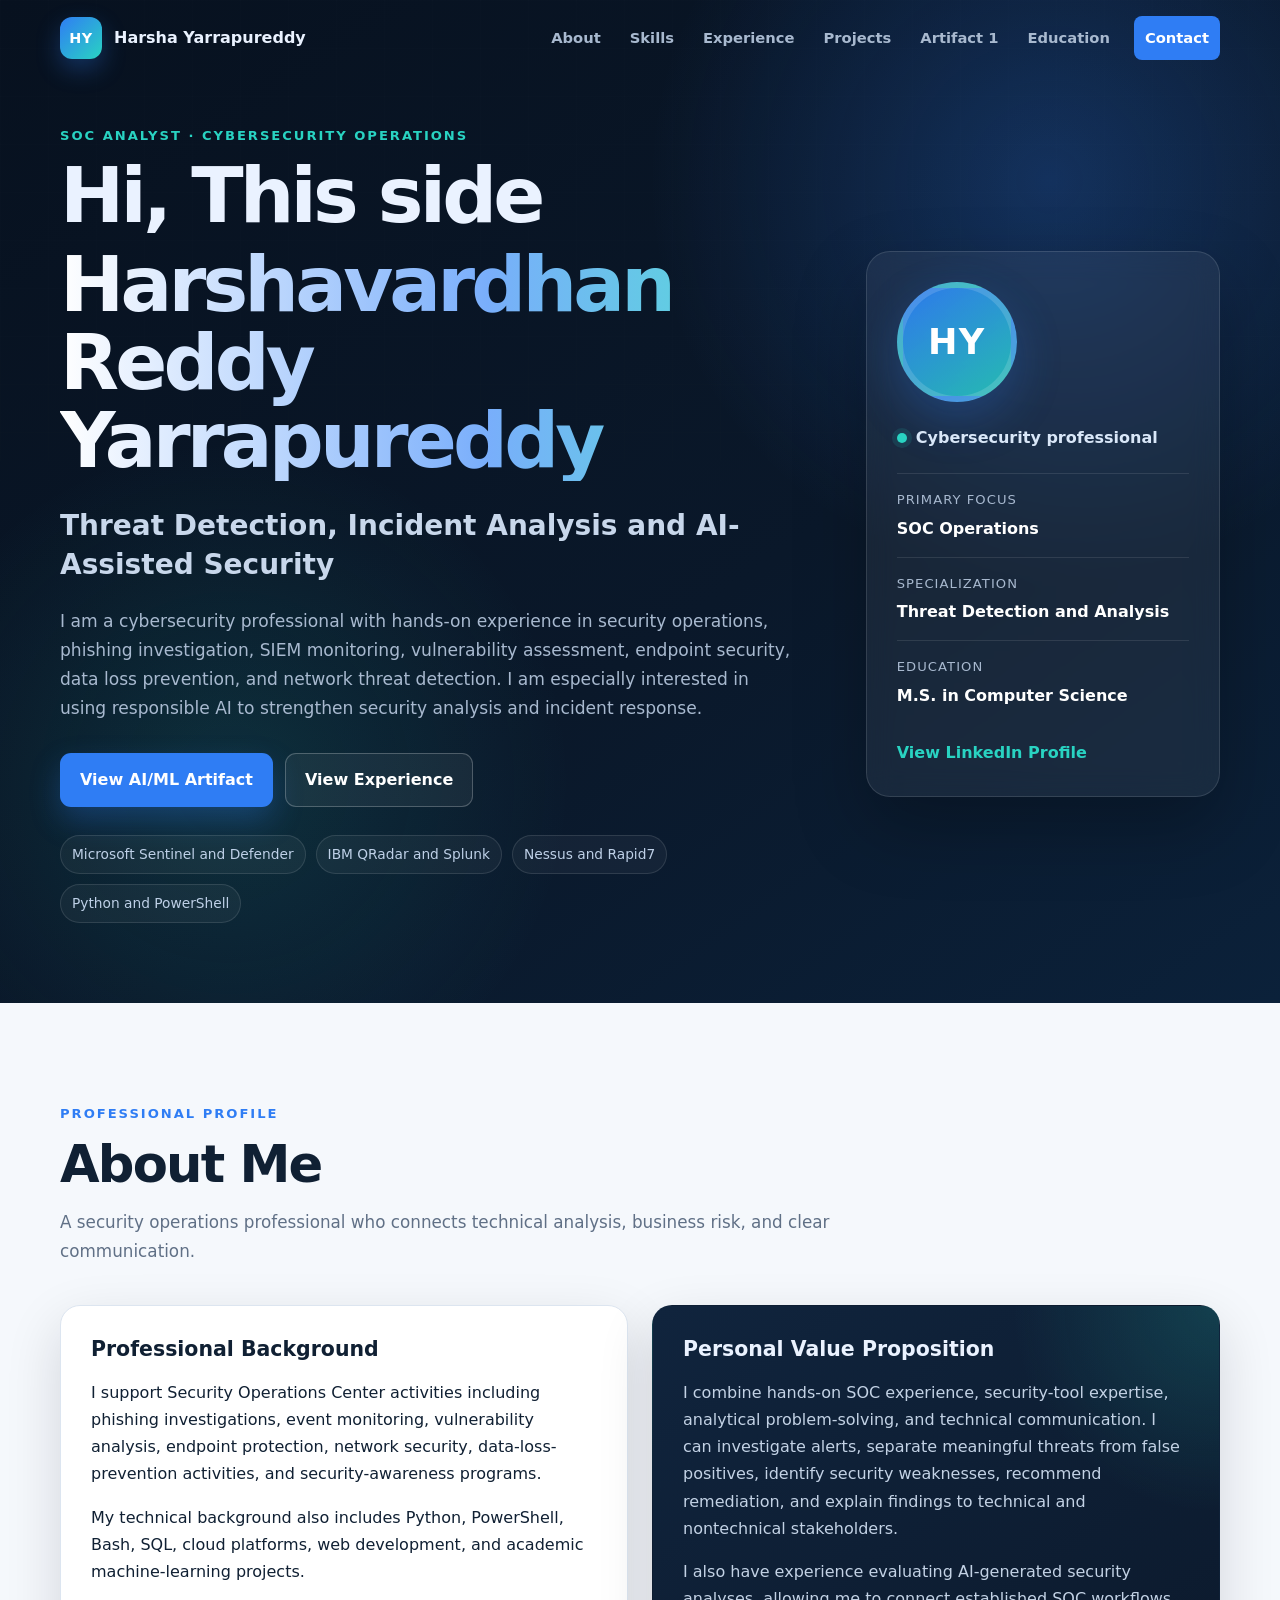
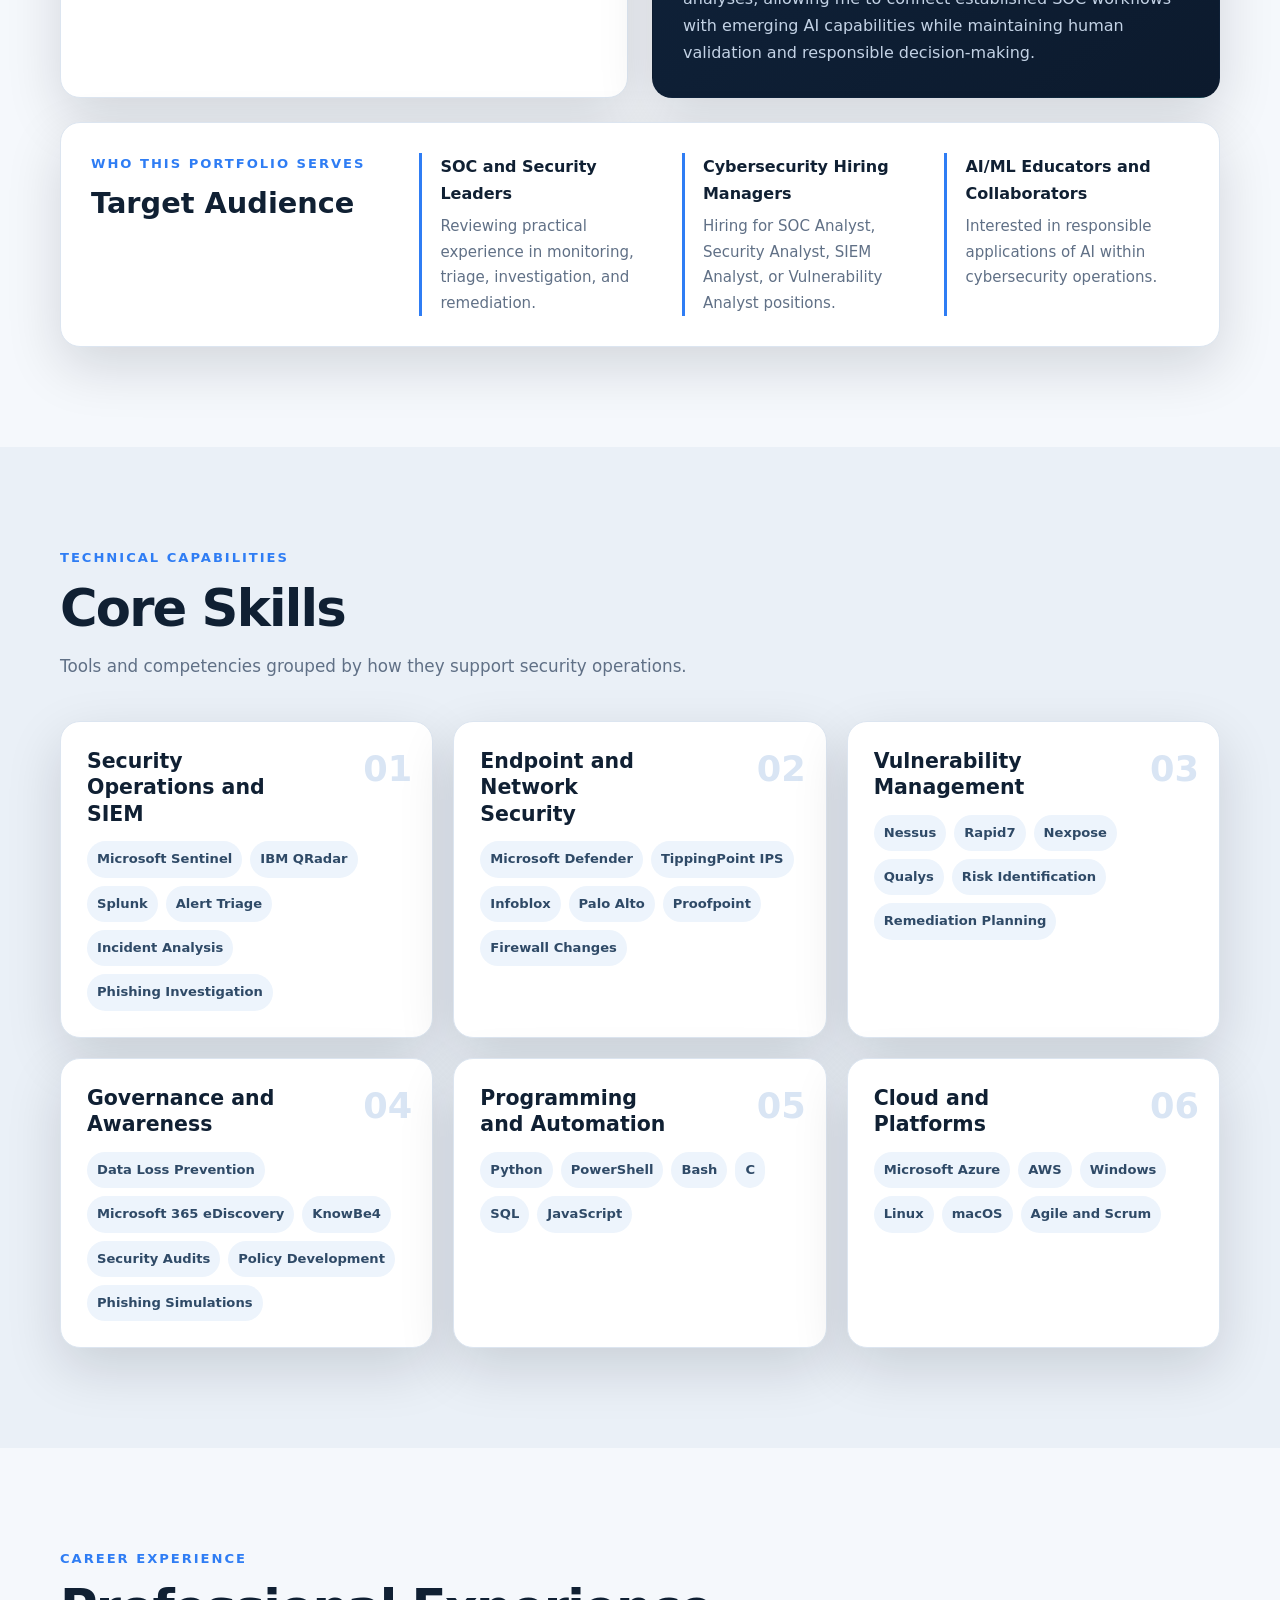
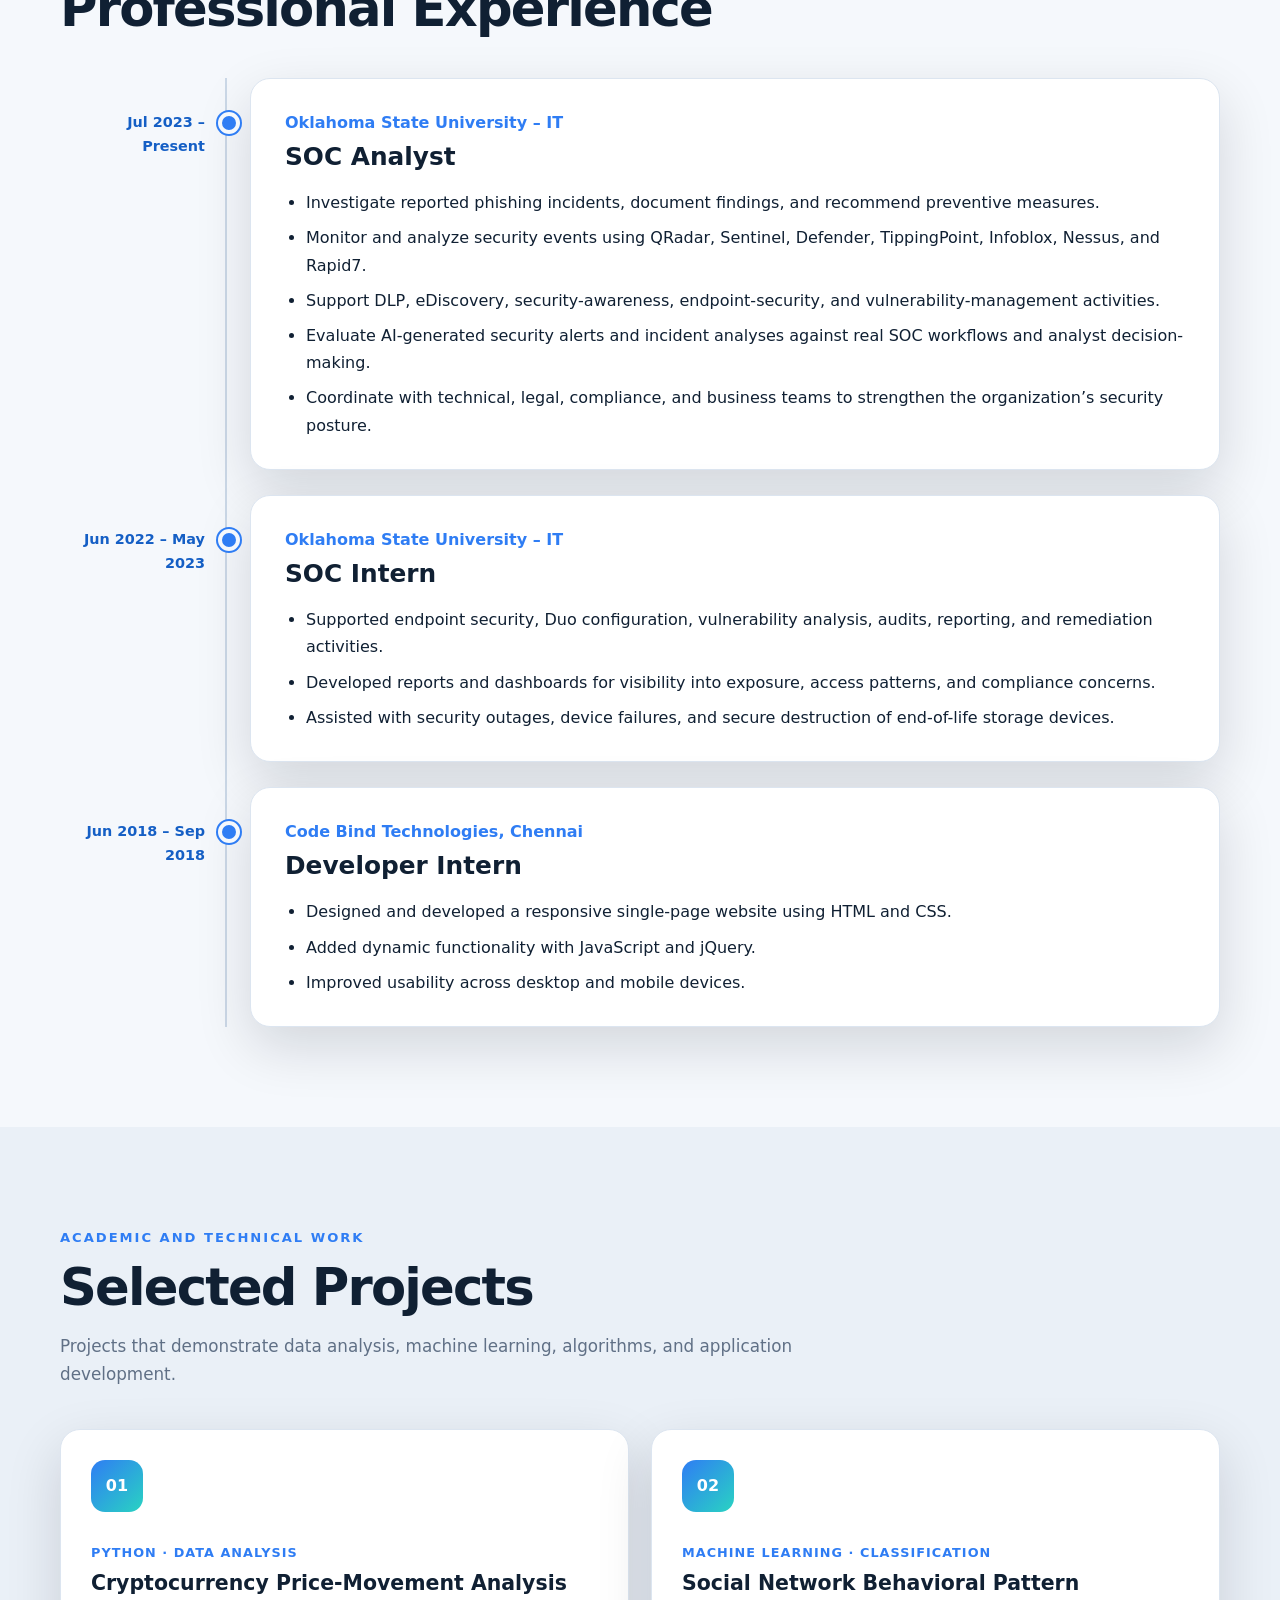
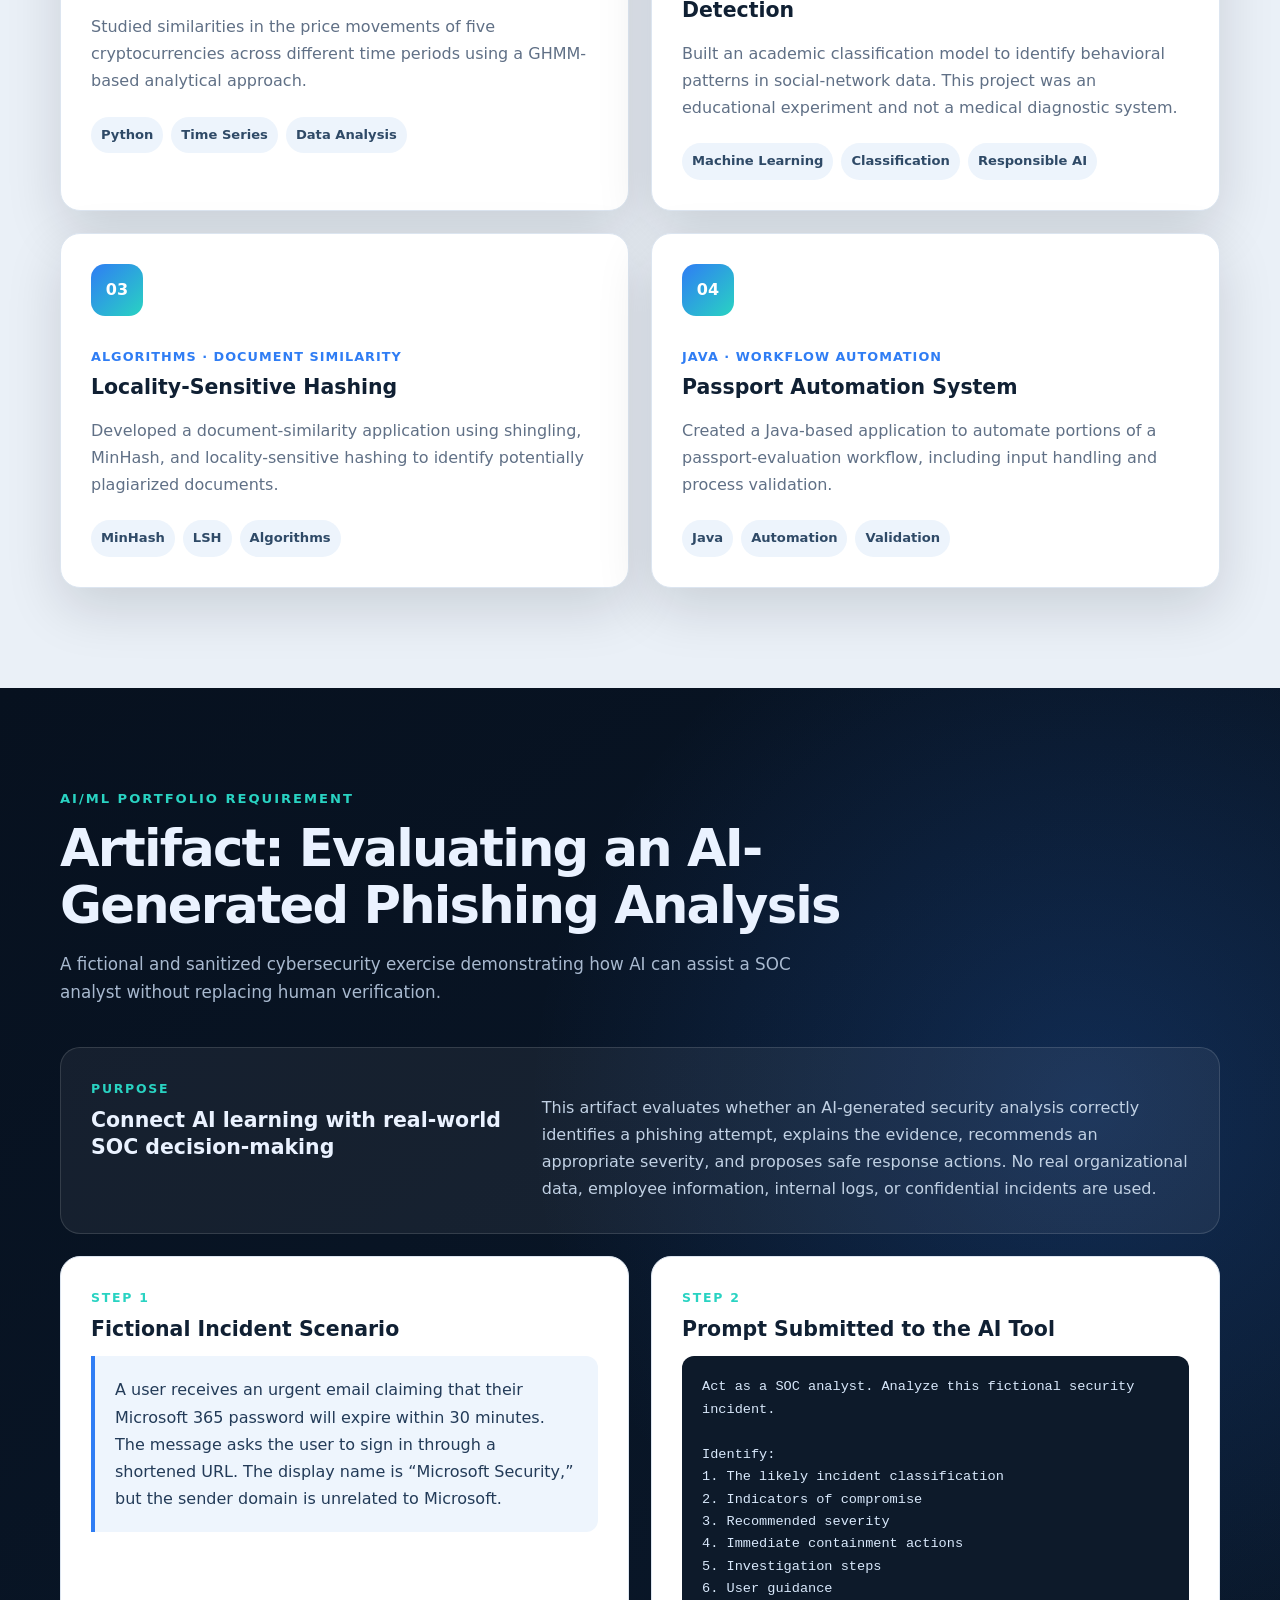
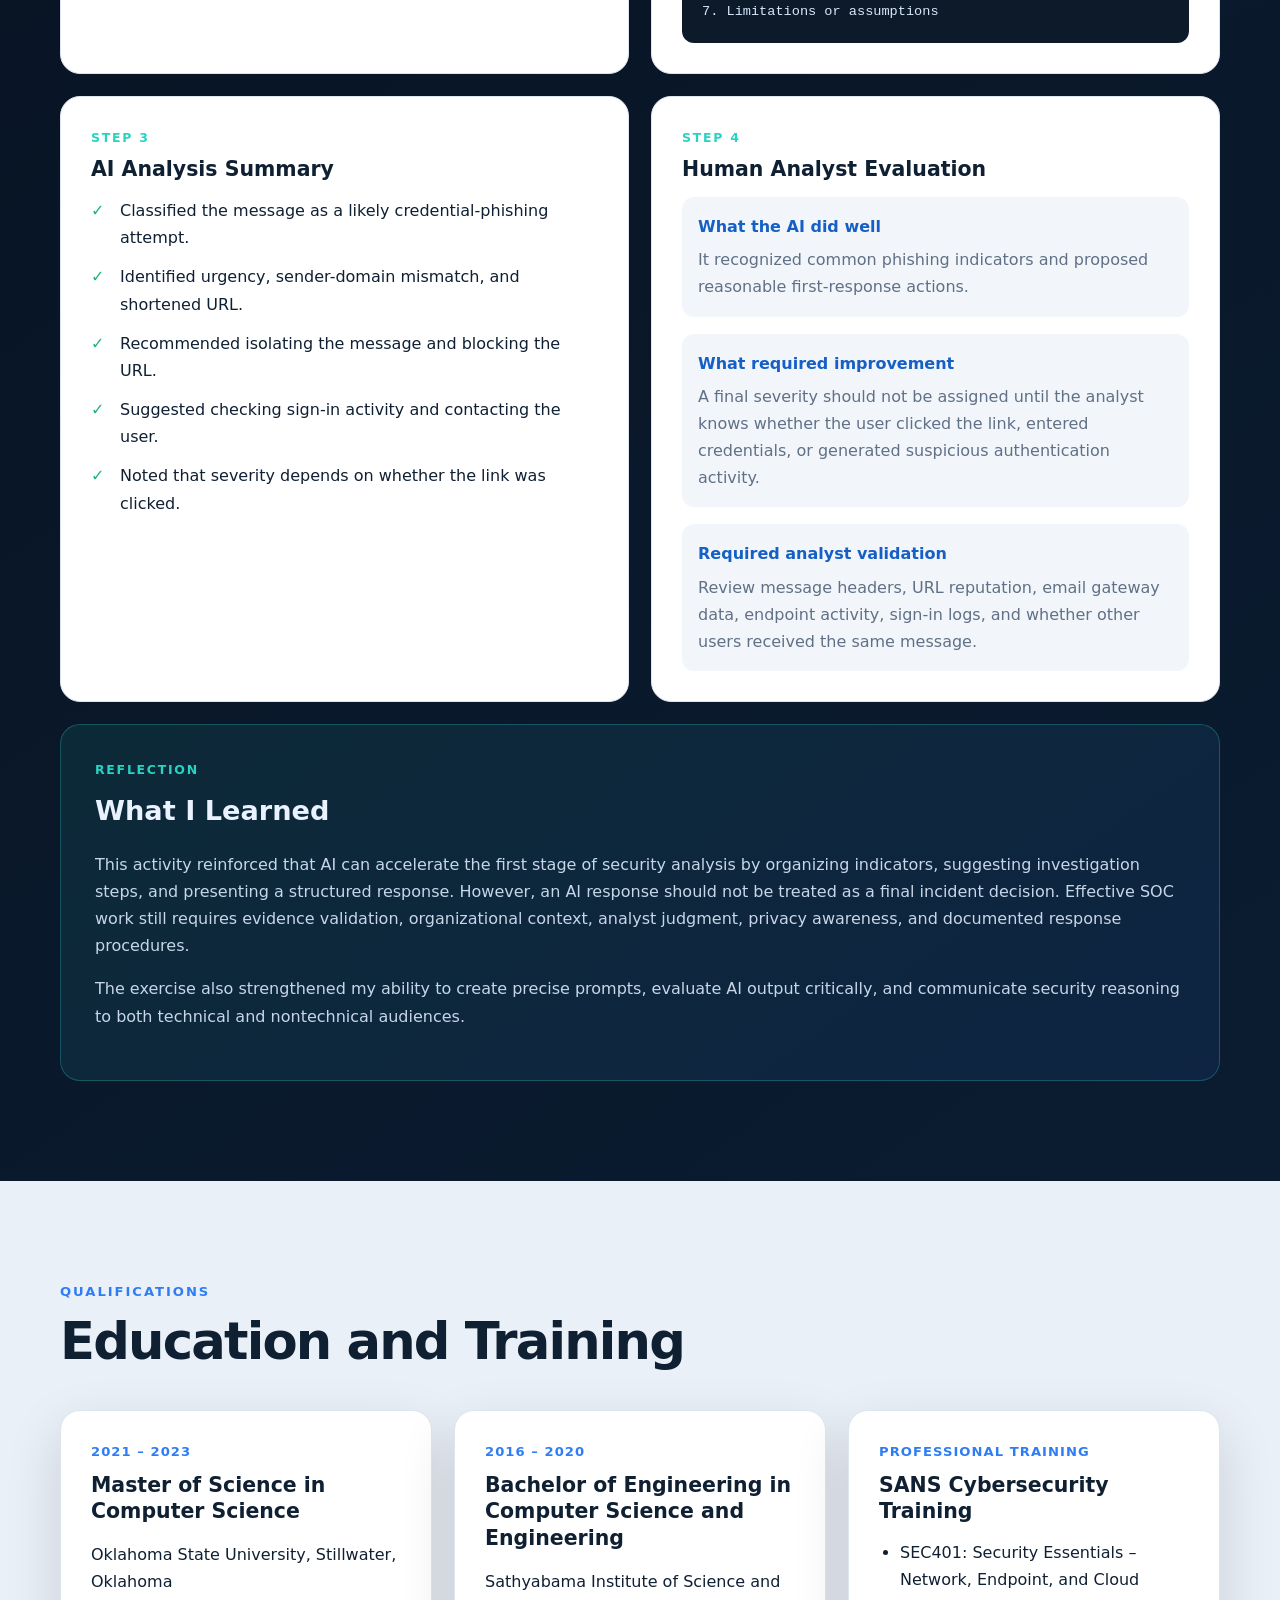
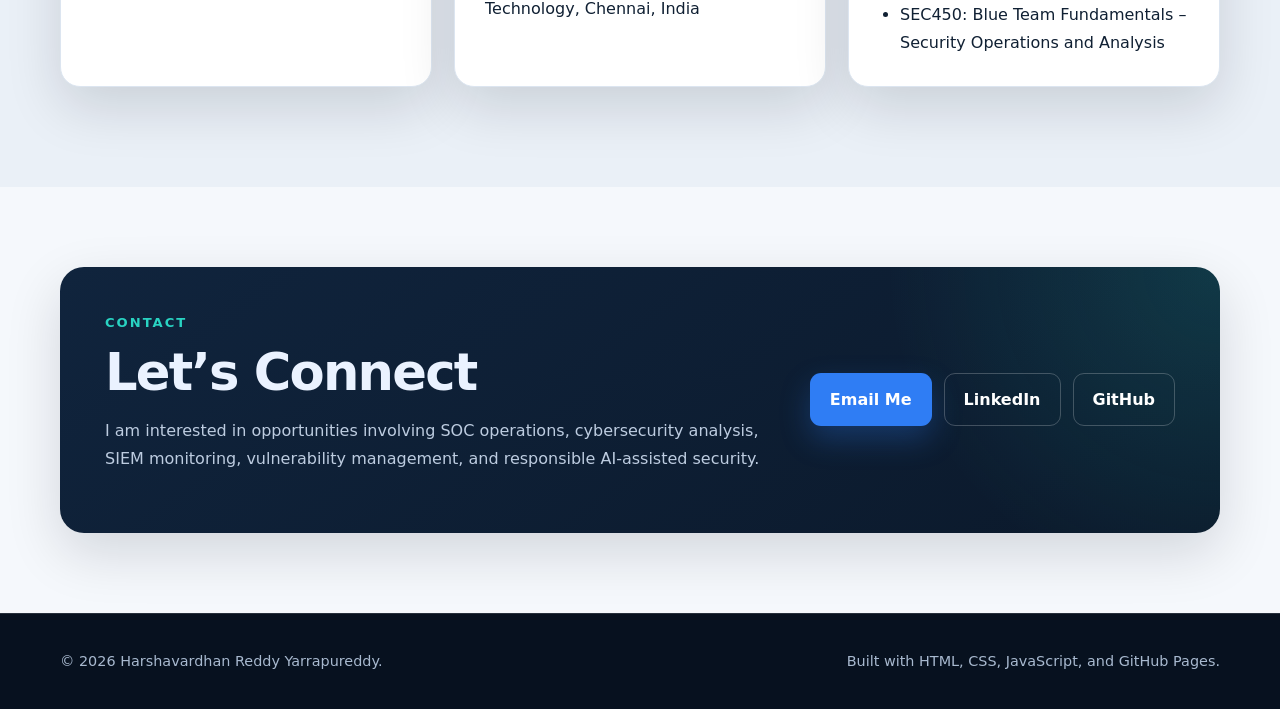
==== commit c830a40f: "Add files via upload" ====
--- a/index.html
+++ b/index.html
@@ -461,7 +461,7 @@
       <div class="container">
         <div class="section-heading reveal">
           <p class="eyebrow">AI/ML Portfolio Requirement</p>
-          <h2>Artifact 1: Evaluating an AI-Generated Phishing Analysis</h2>
+          <h2>Artifact: Evaluating an AI-Generated Phishing Analysis</h2>
           <p>
             A fictional and sanitized cybersecurity exercise demonstrating how
             AI can assist a SOC analyst without replacing human verification.
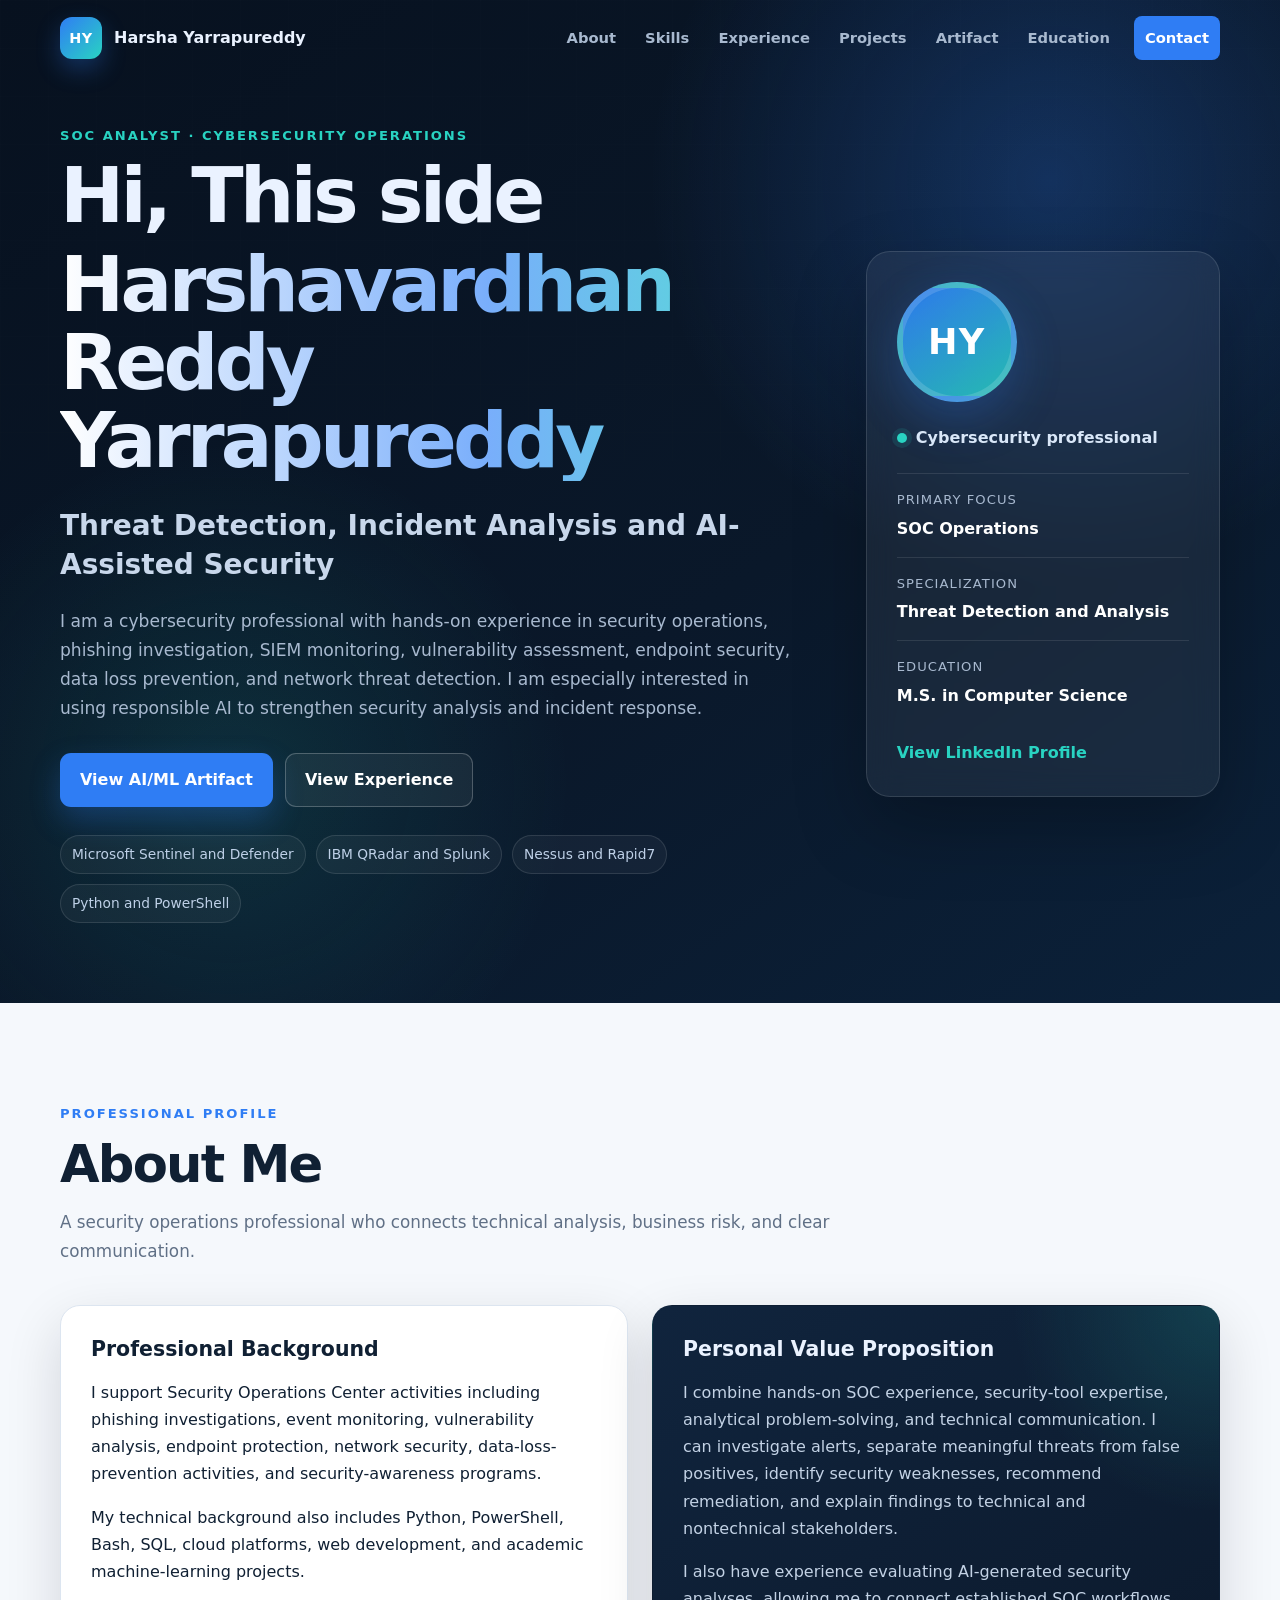
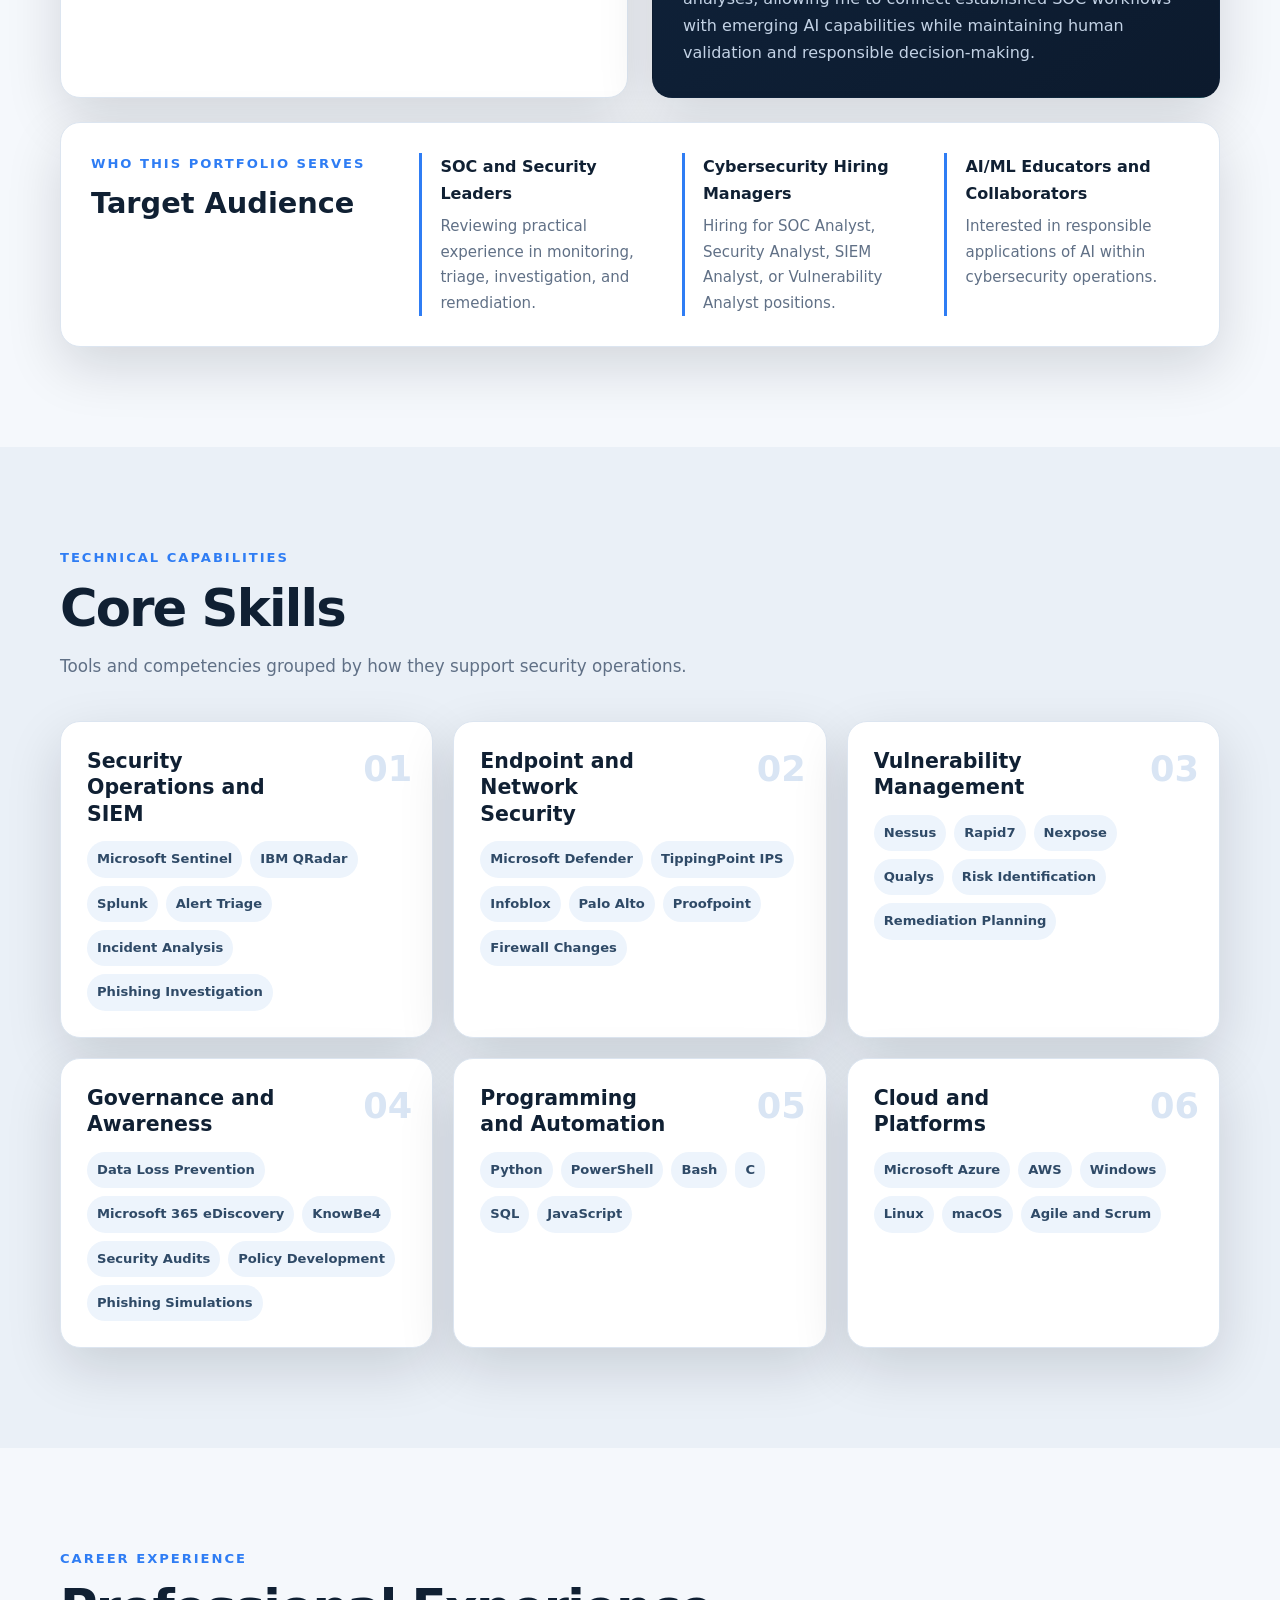
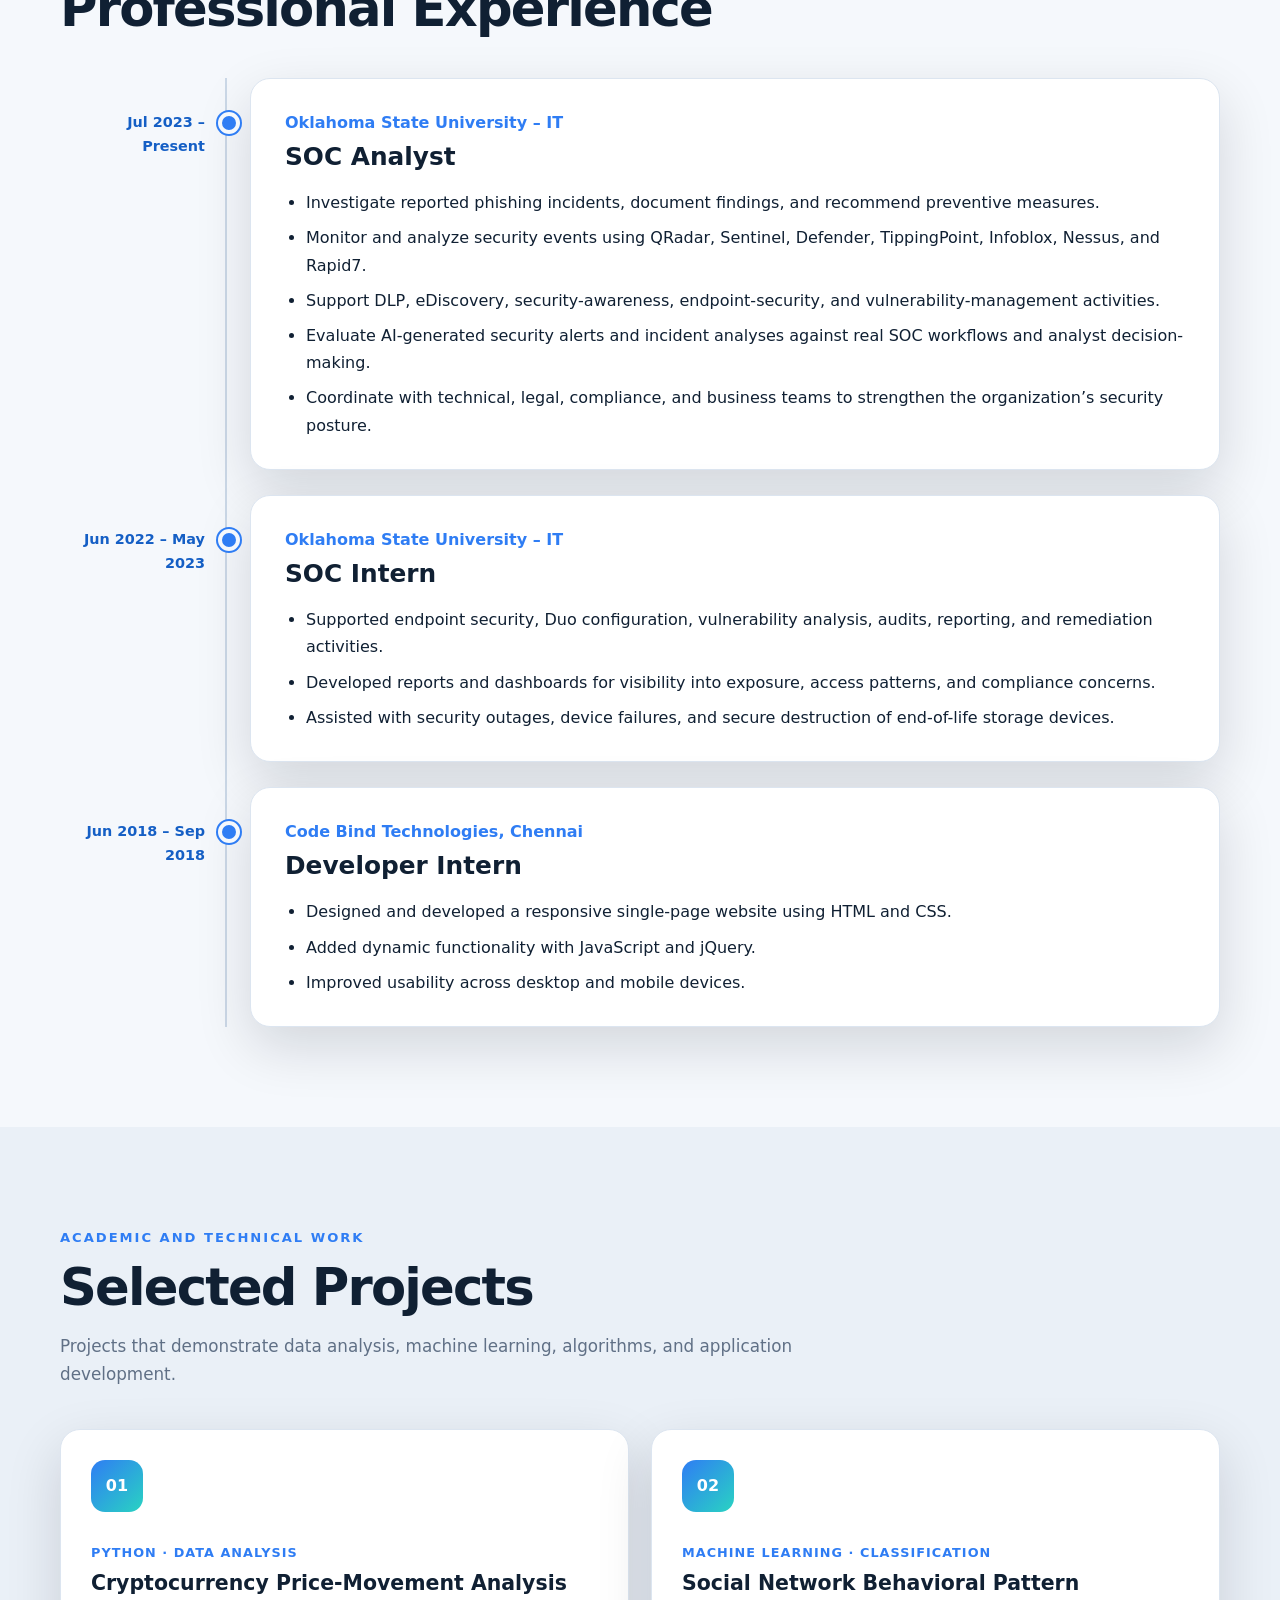
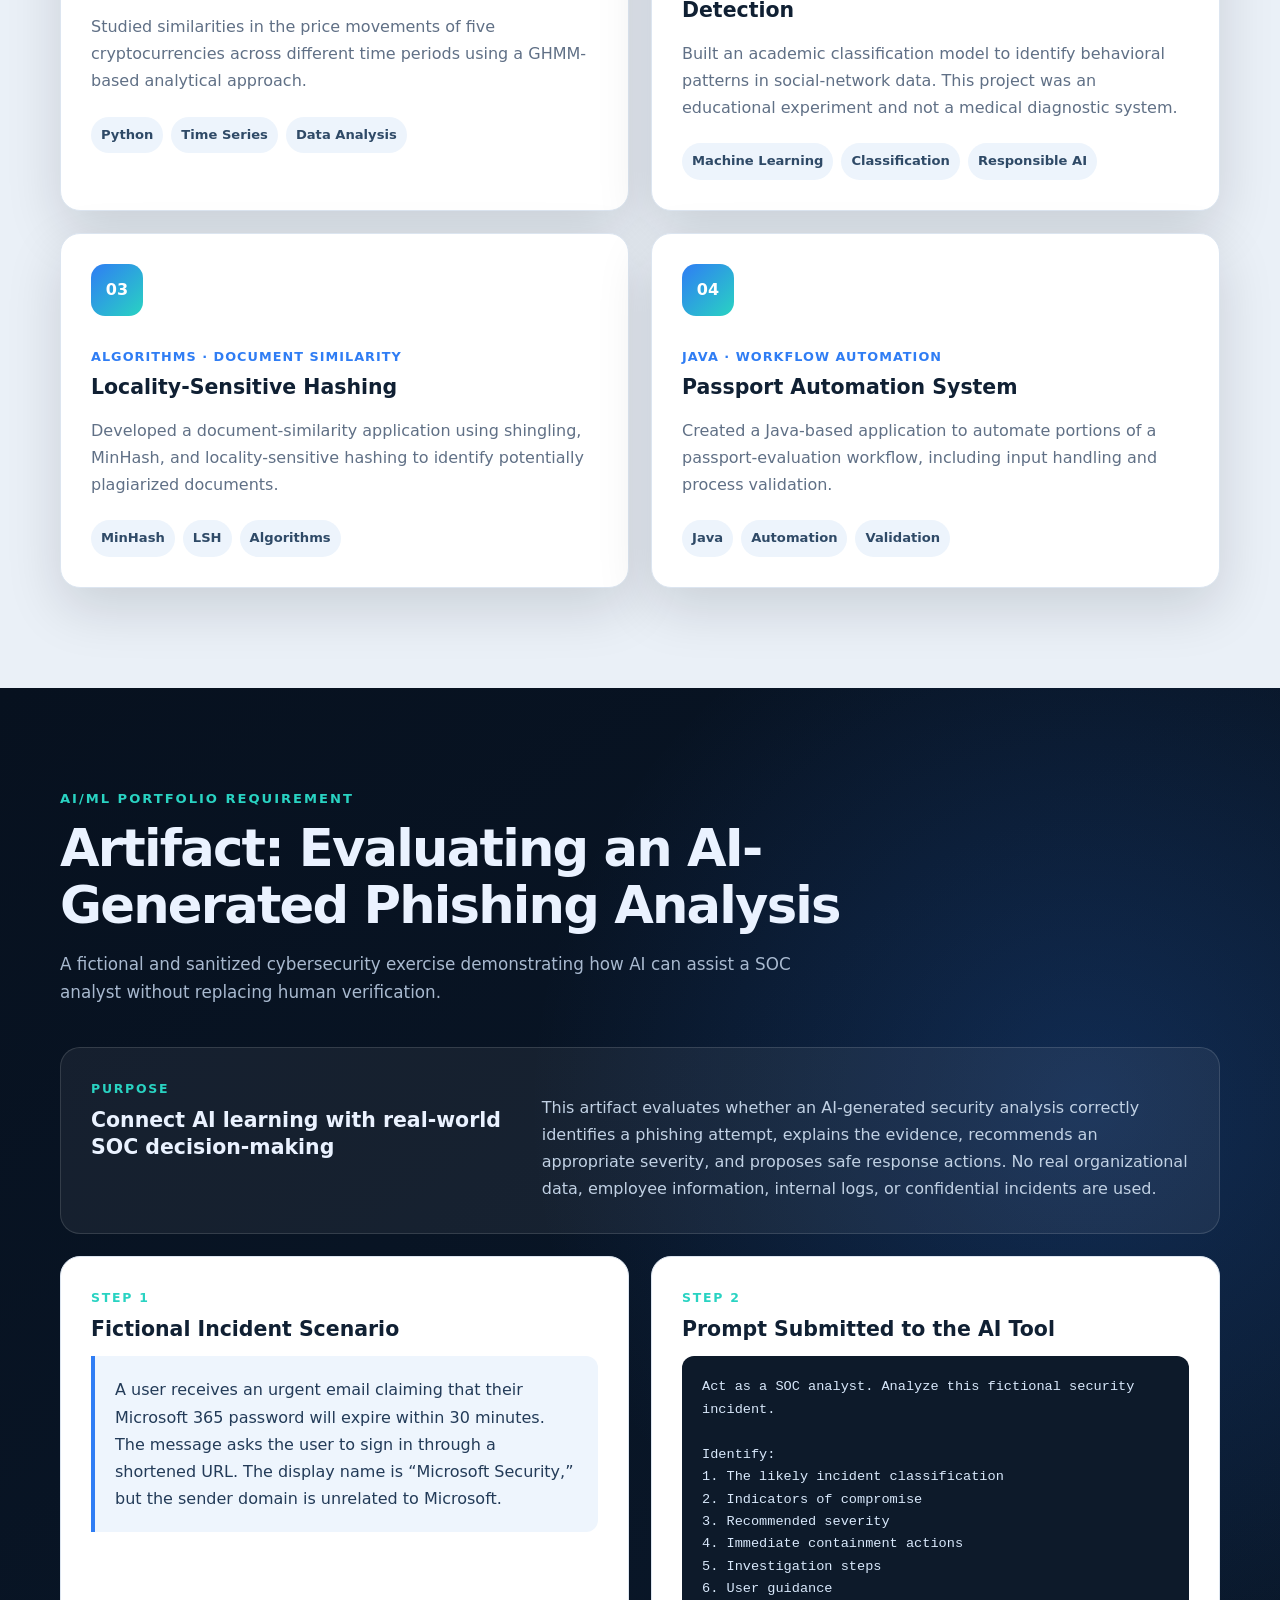
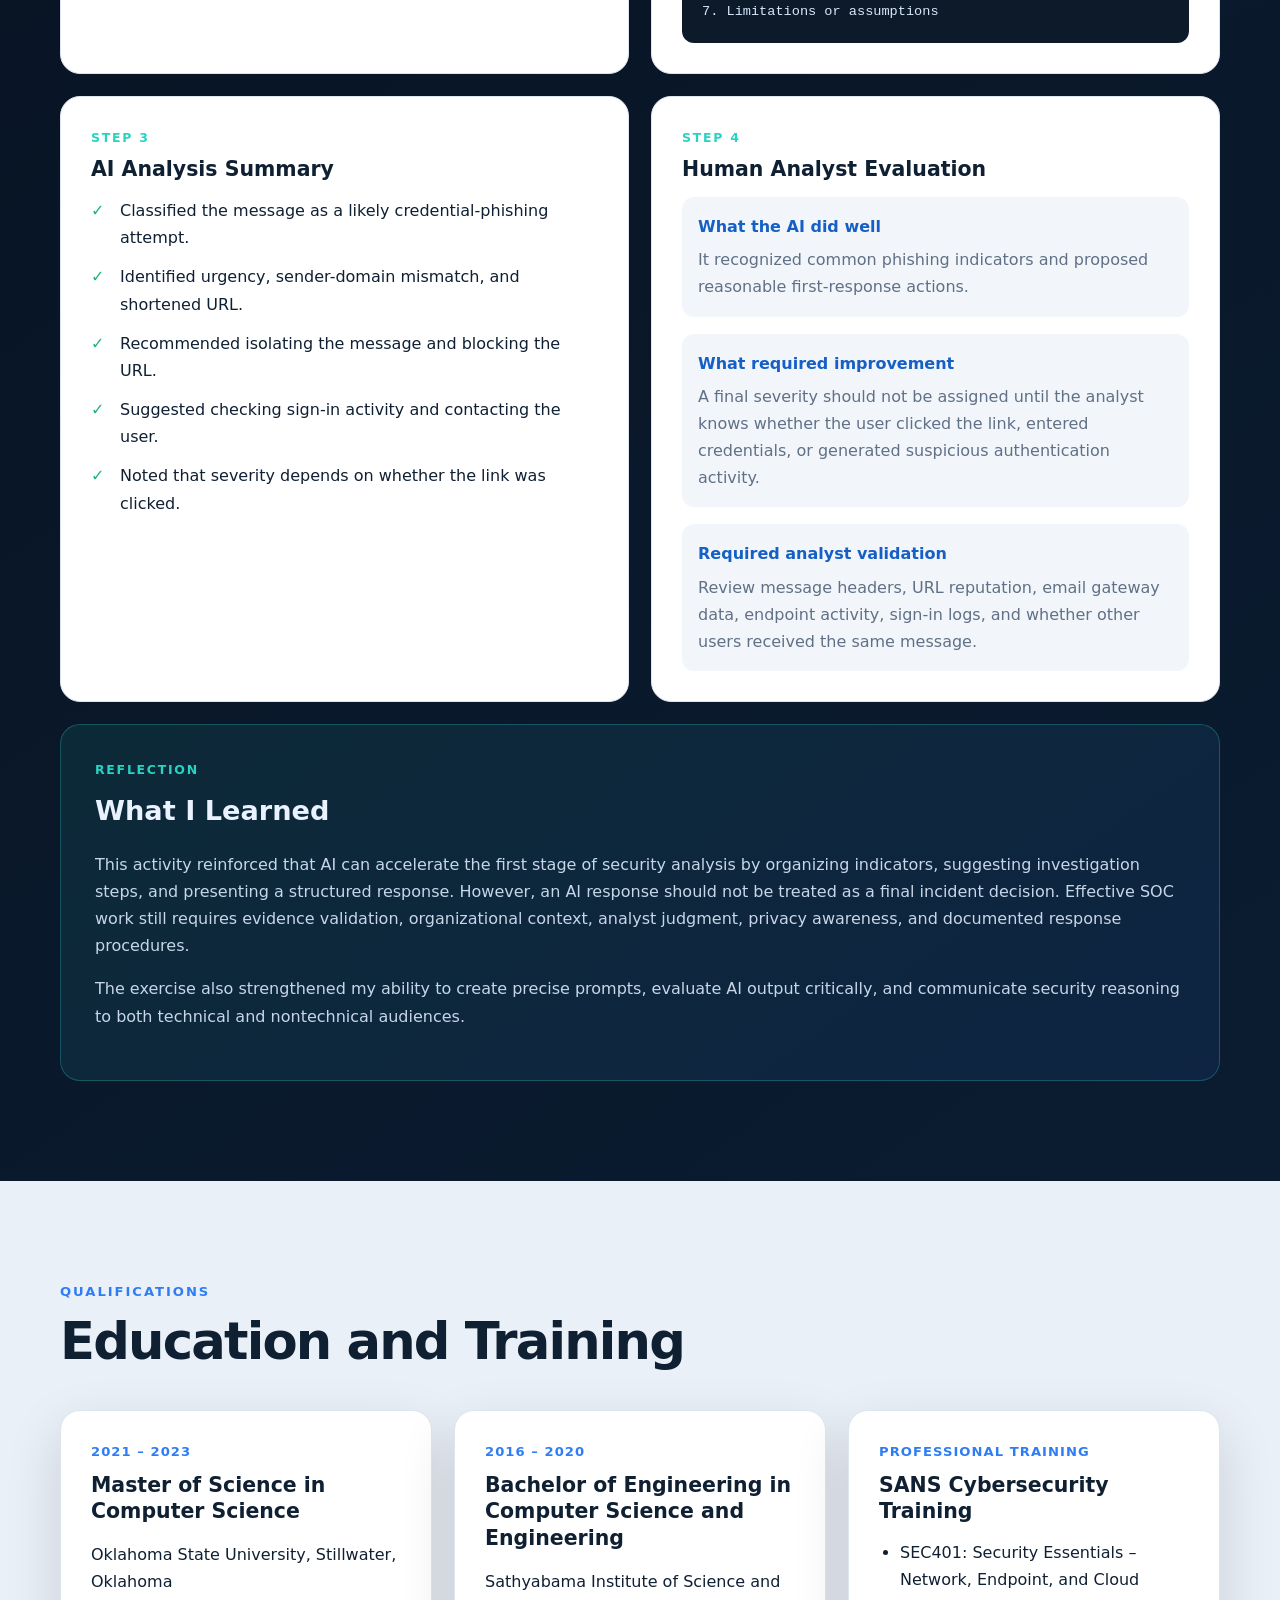
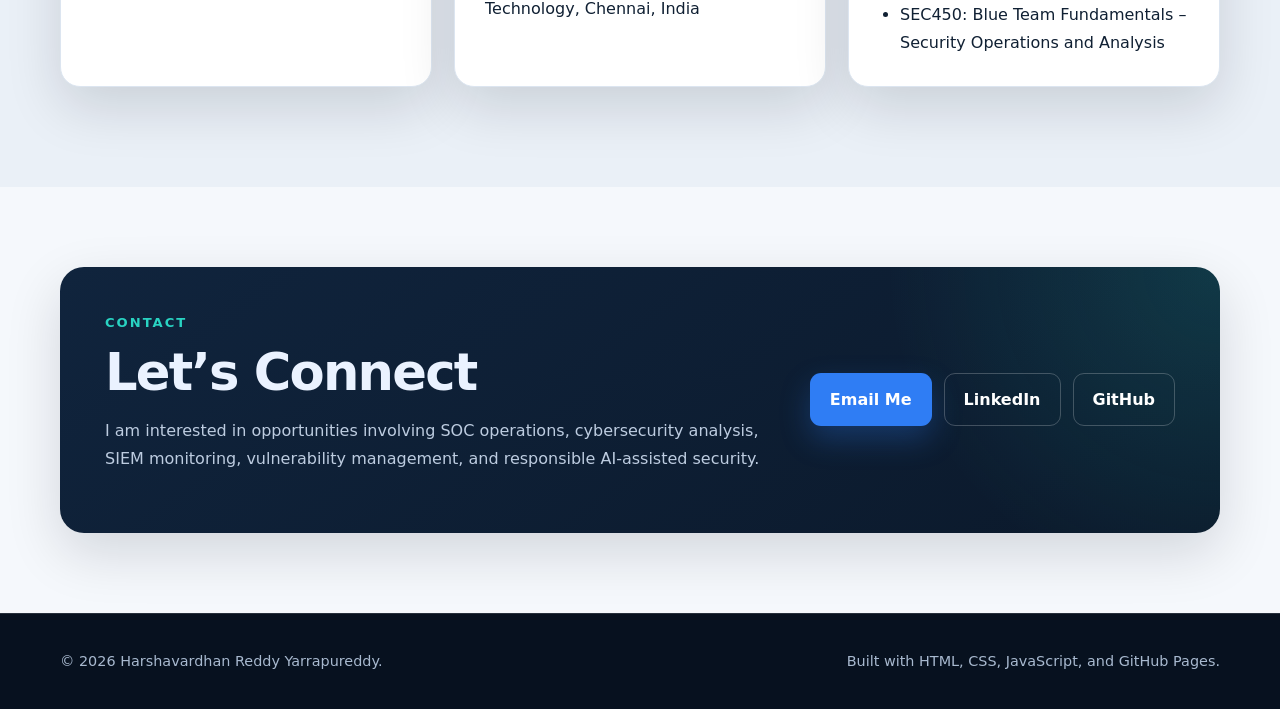
==== commit a6c15870: "Add files via upload" ====
--- a/index.html
+++ b/index.html
@@ -40,7 +40,7 @@
         <a href="#skills">Skills</a>
         <a href="#experience">Experience</a>
         <a href="#projects">Projects</a>
-        <a href="#artifact">Artifact 1</a>
+        <a href="#artifact">Artifact </a>
         <a href="#education">Education</a>
         <a class="nav-cta" href="#contact">Contact</a>
       </div>
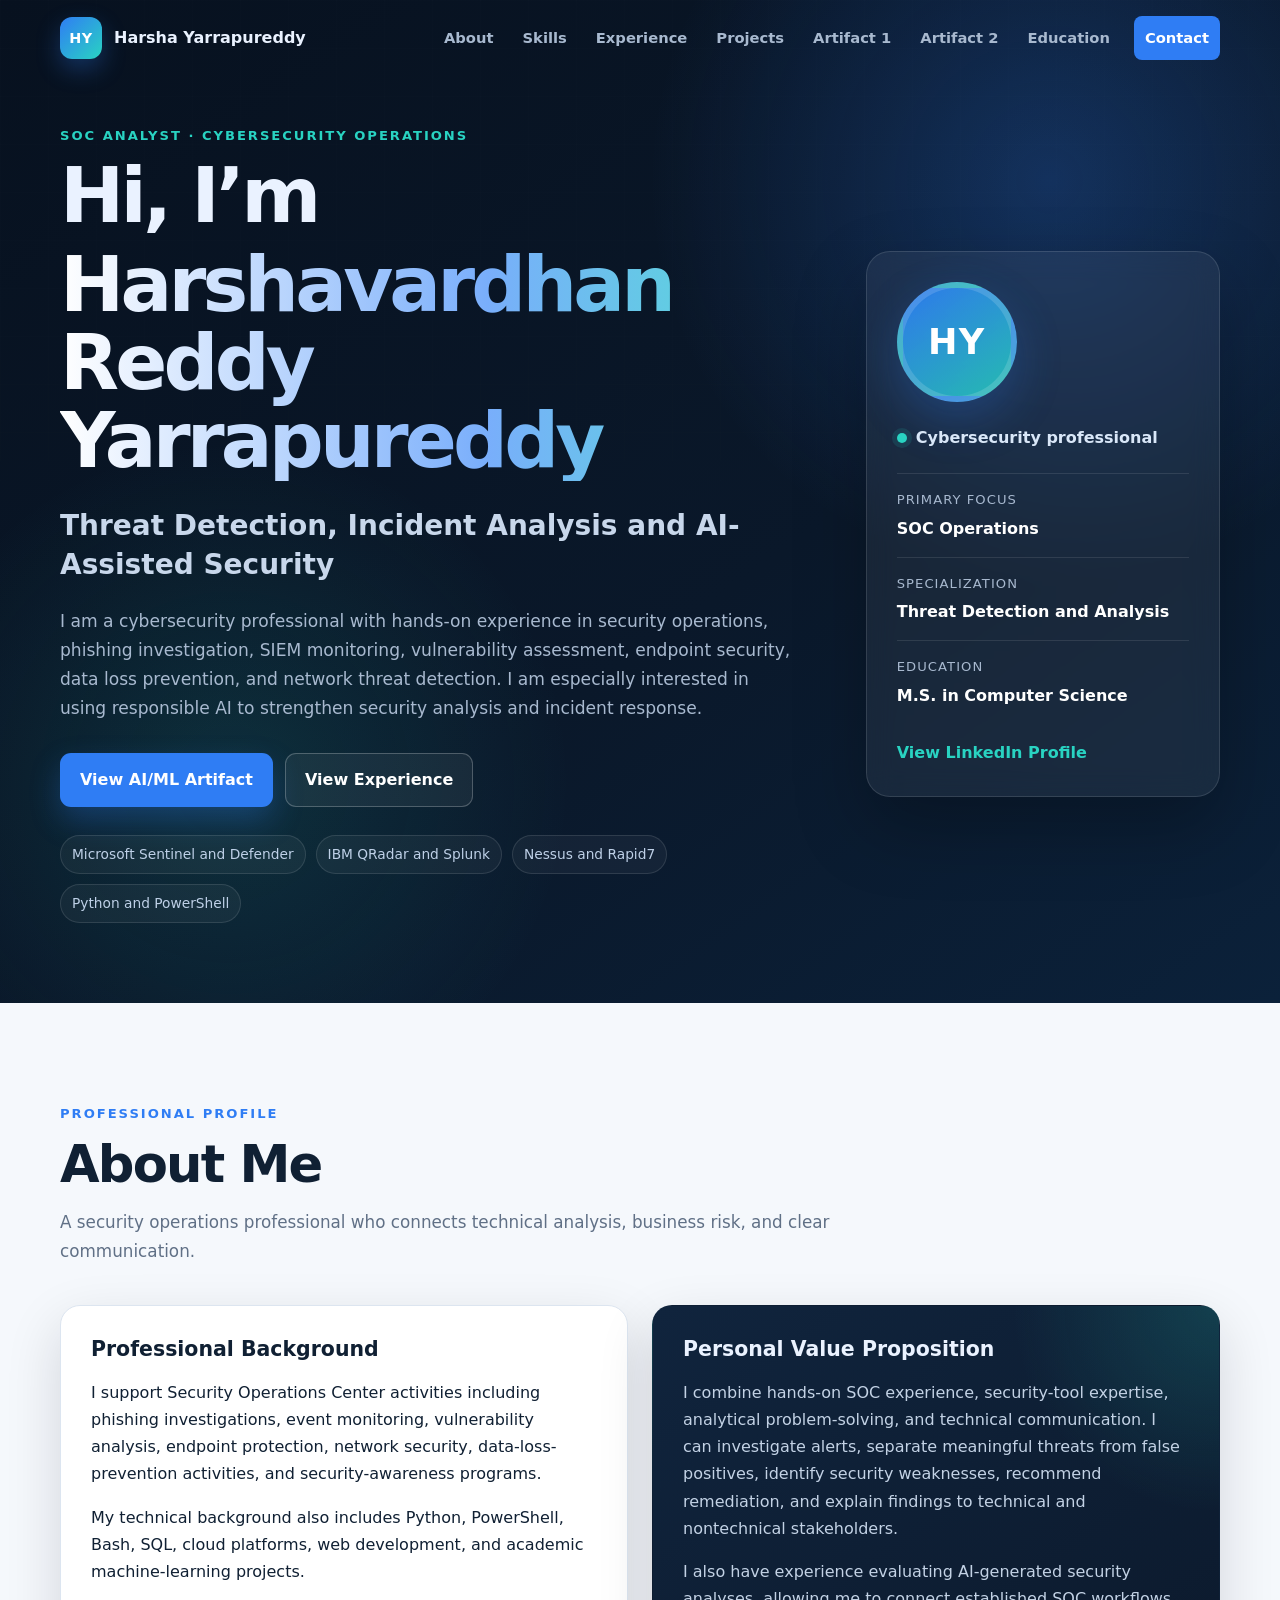
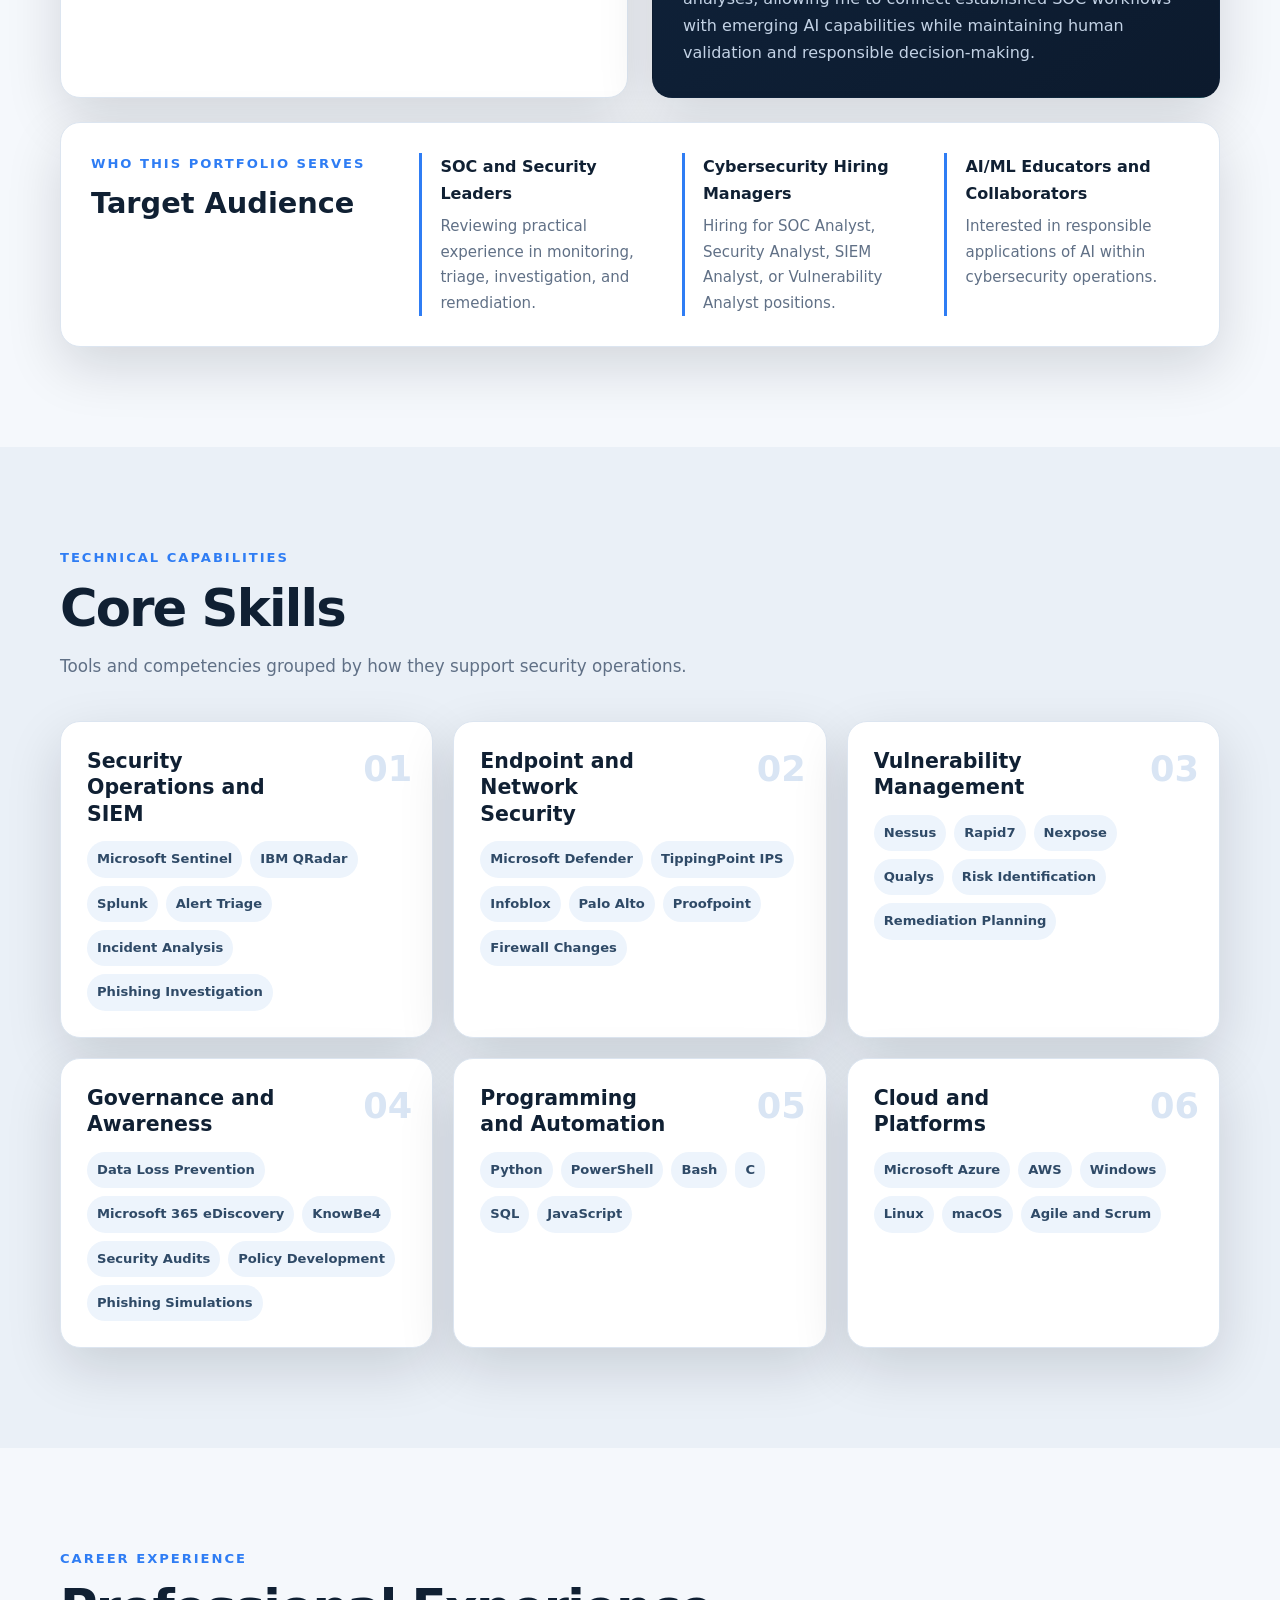
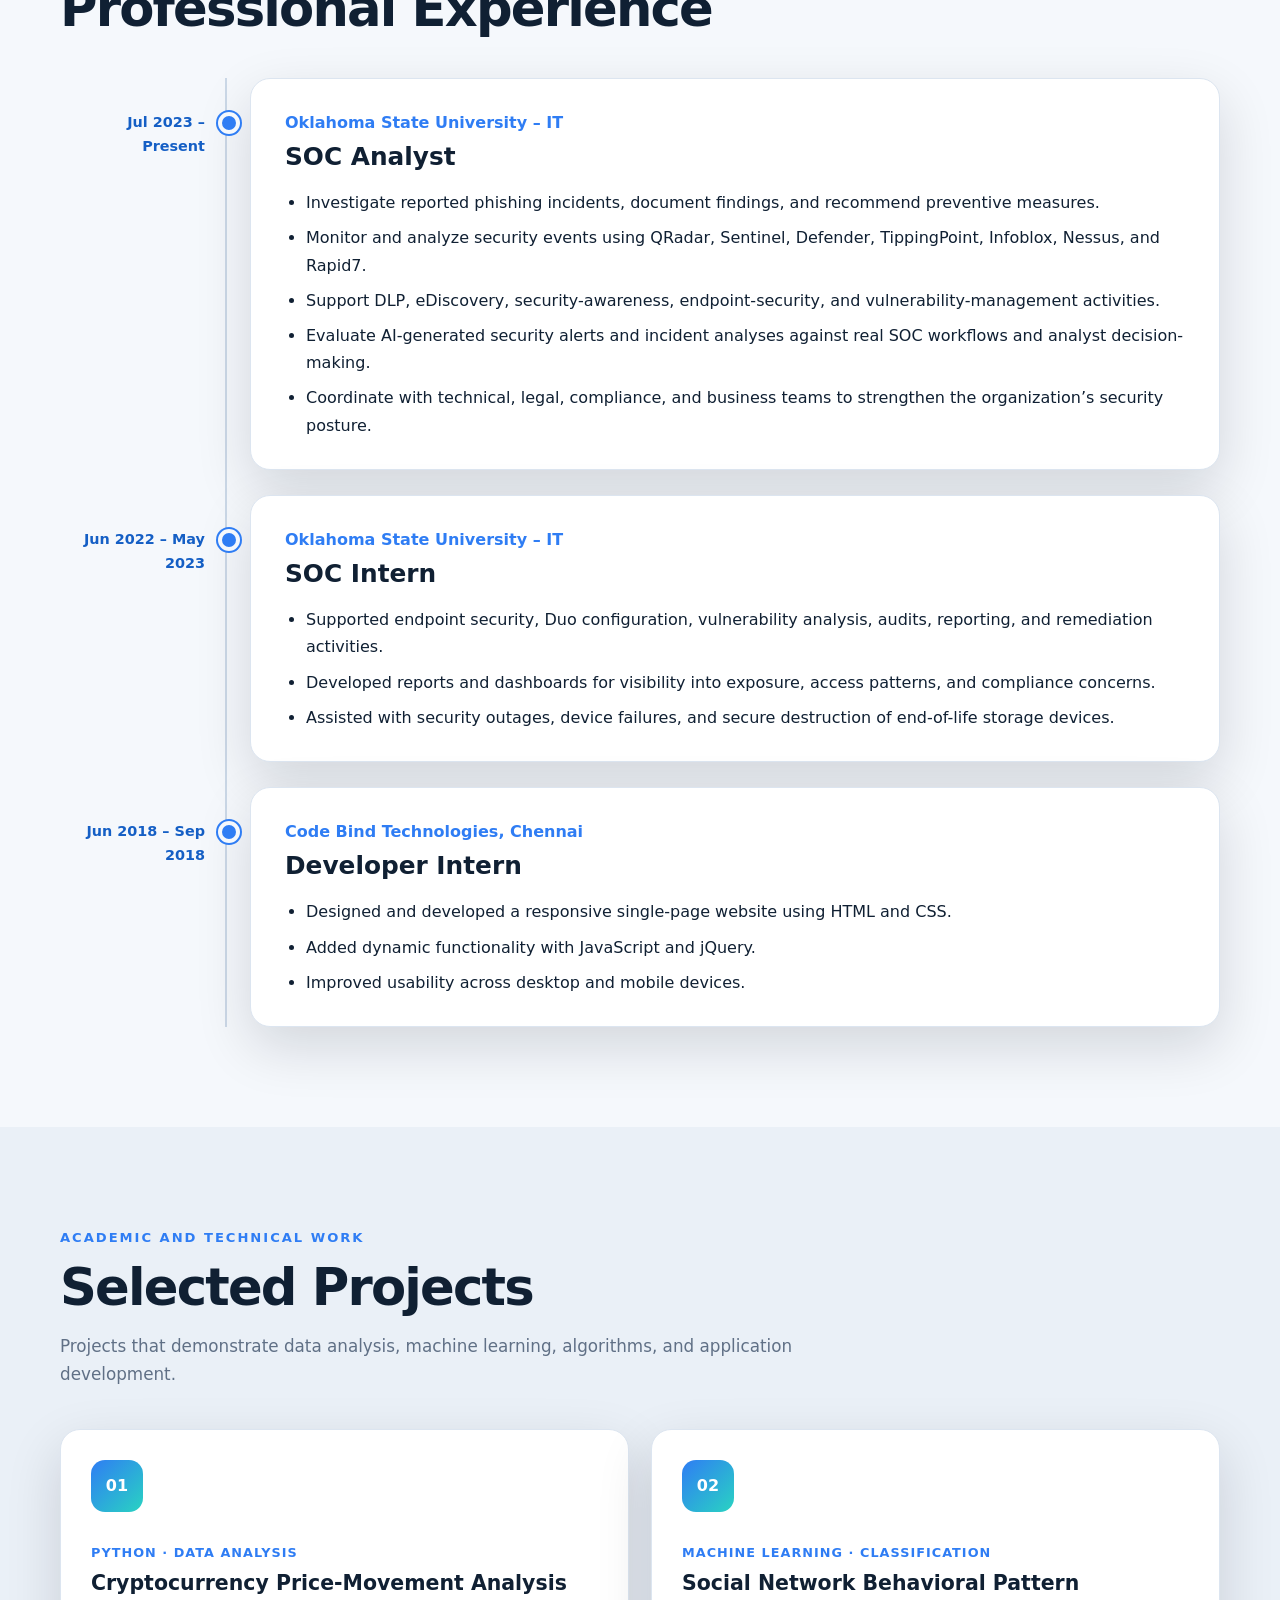
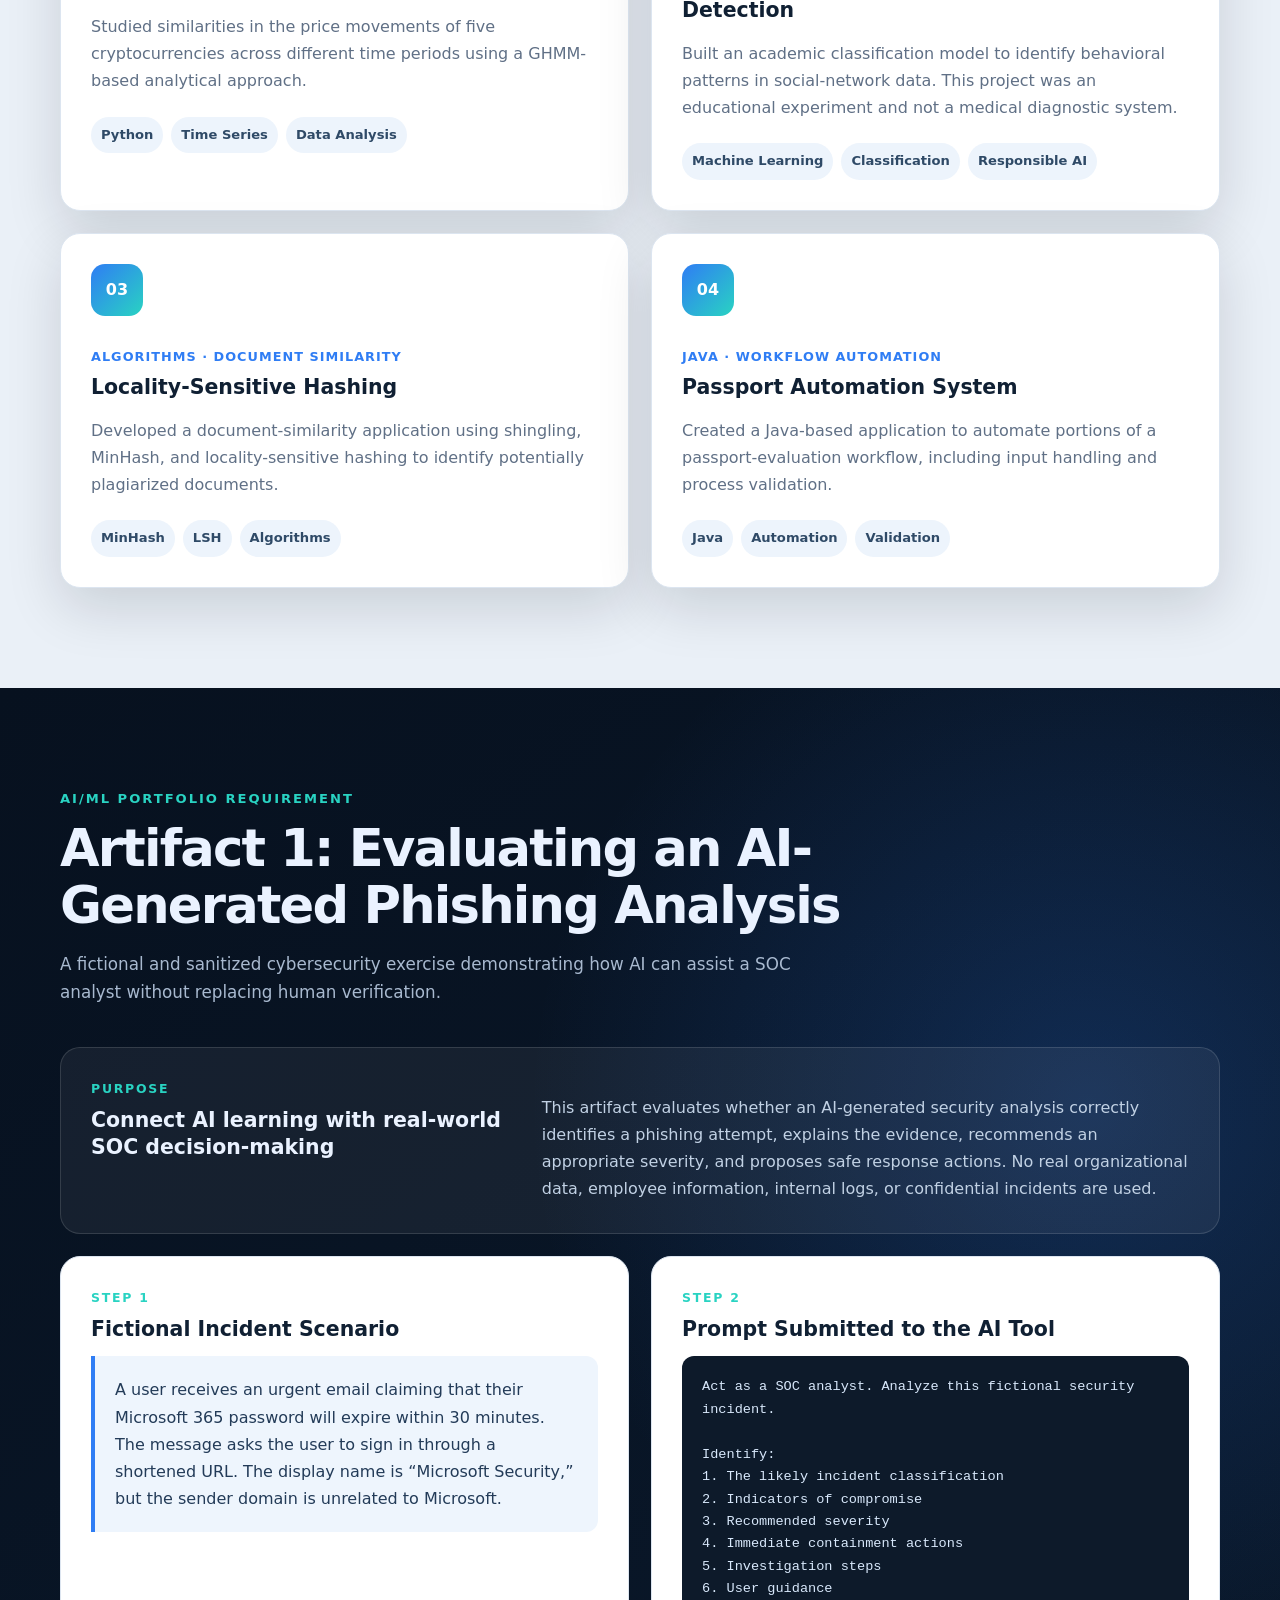
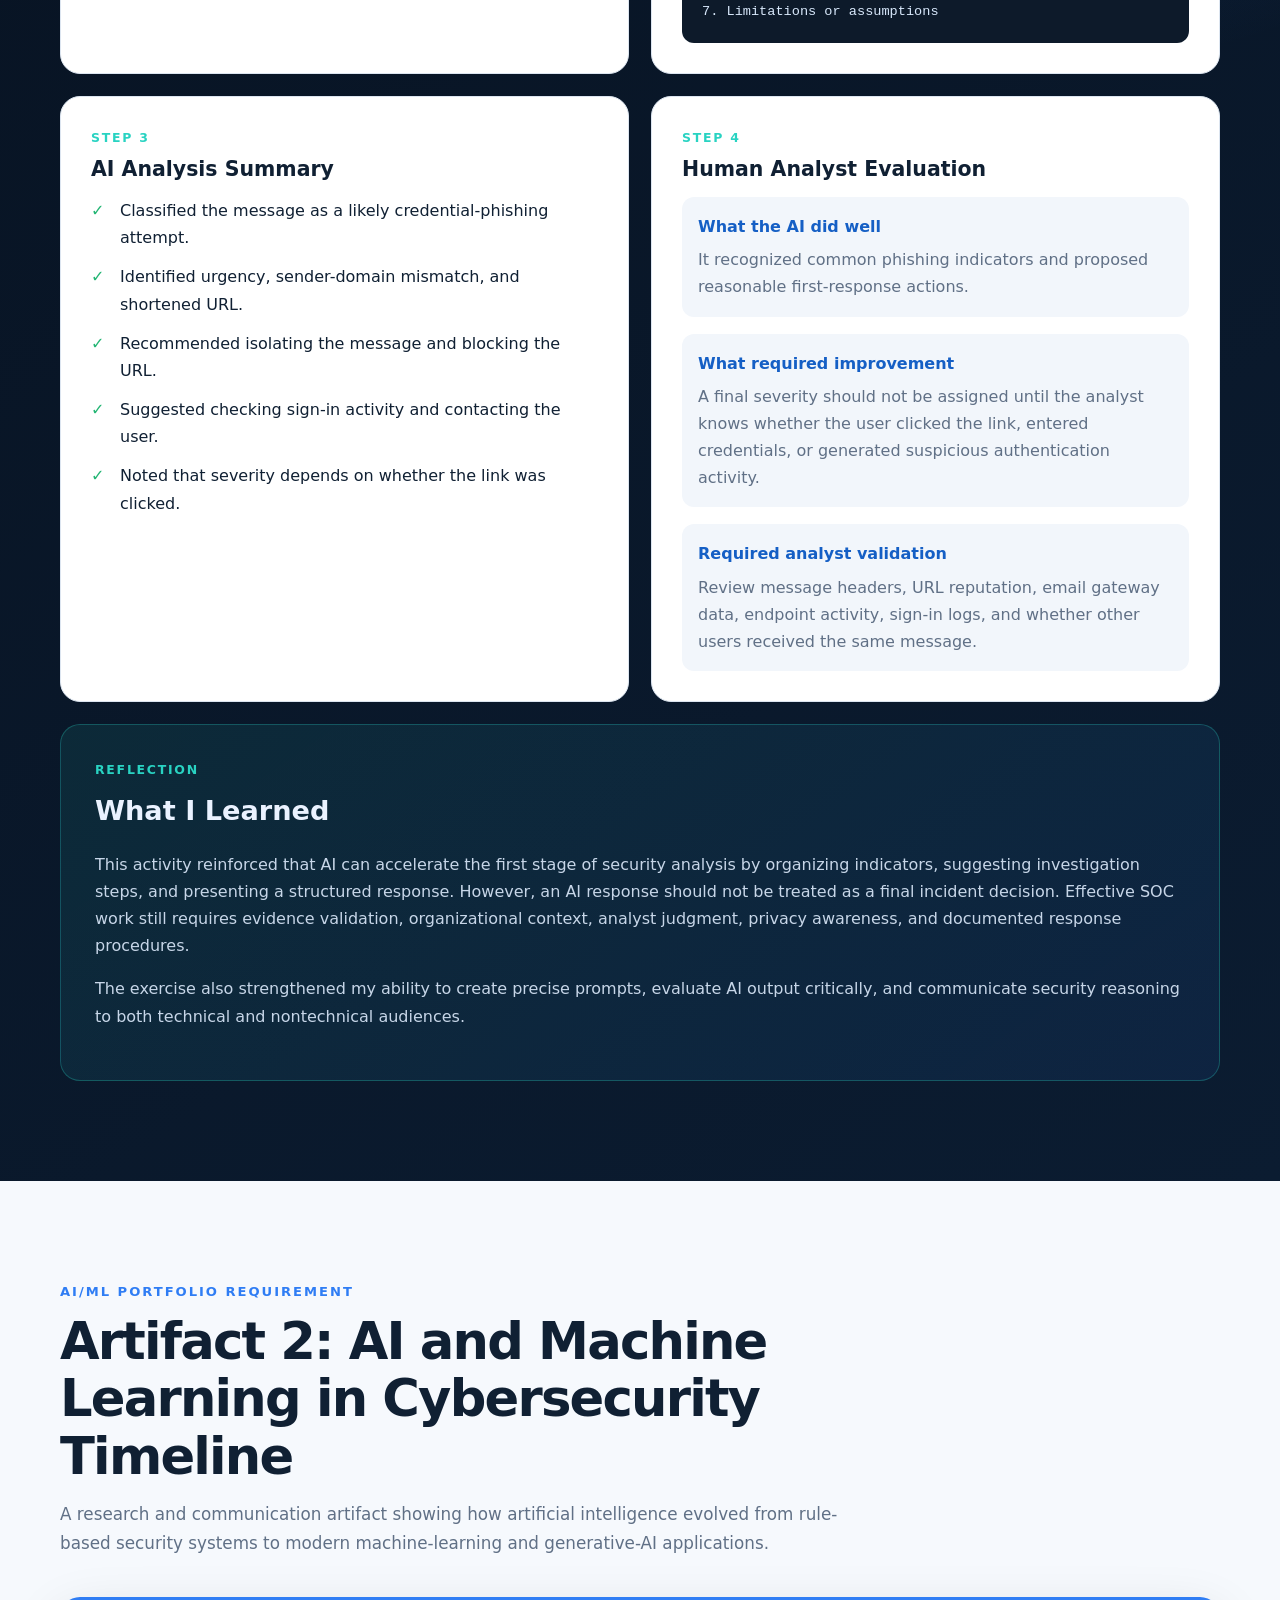
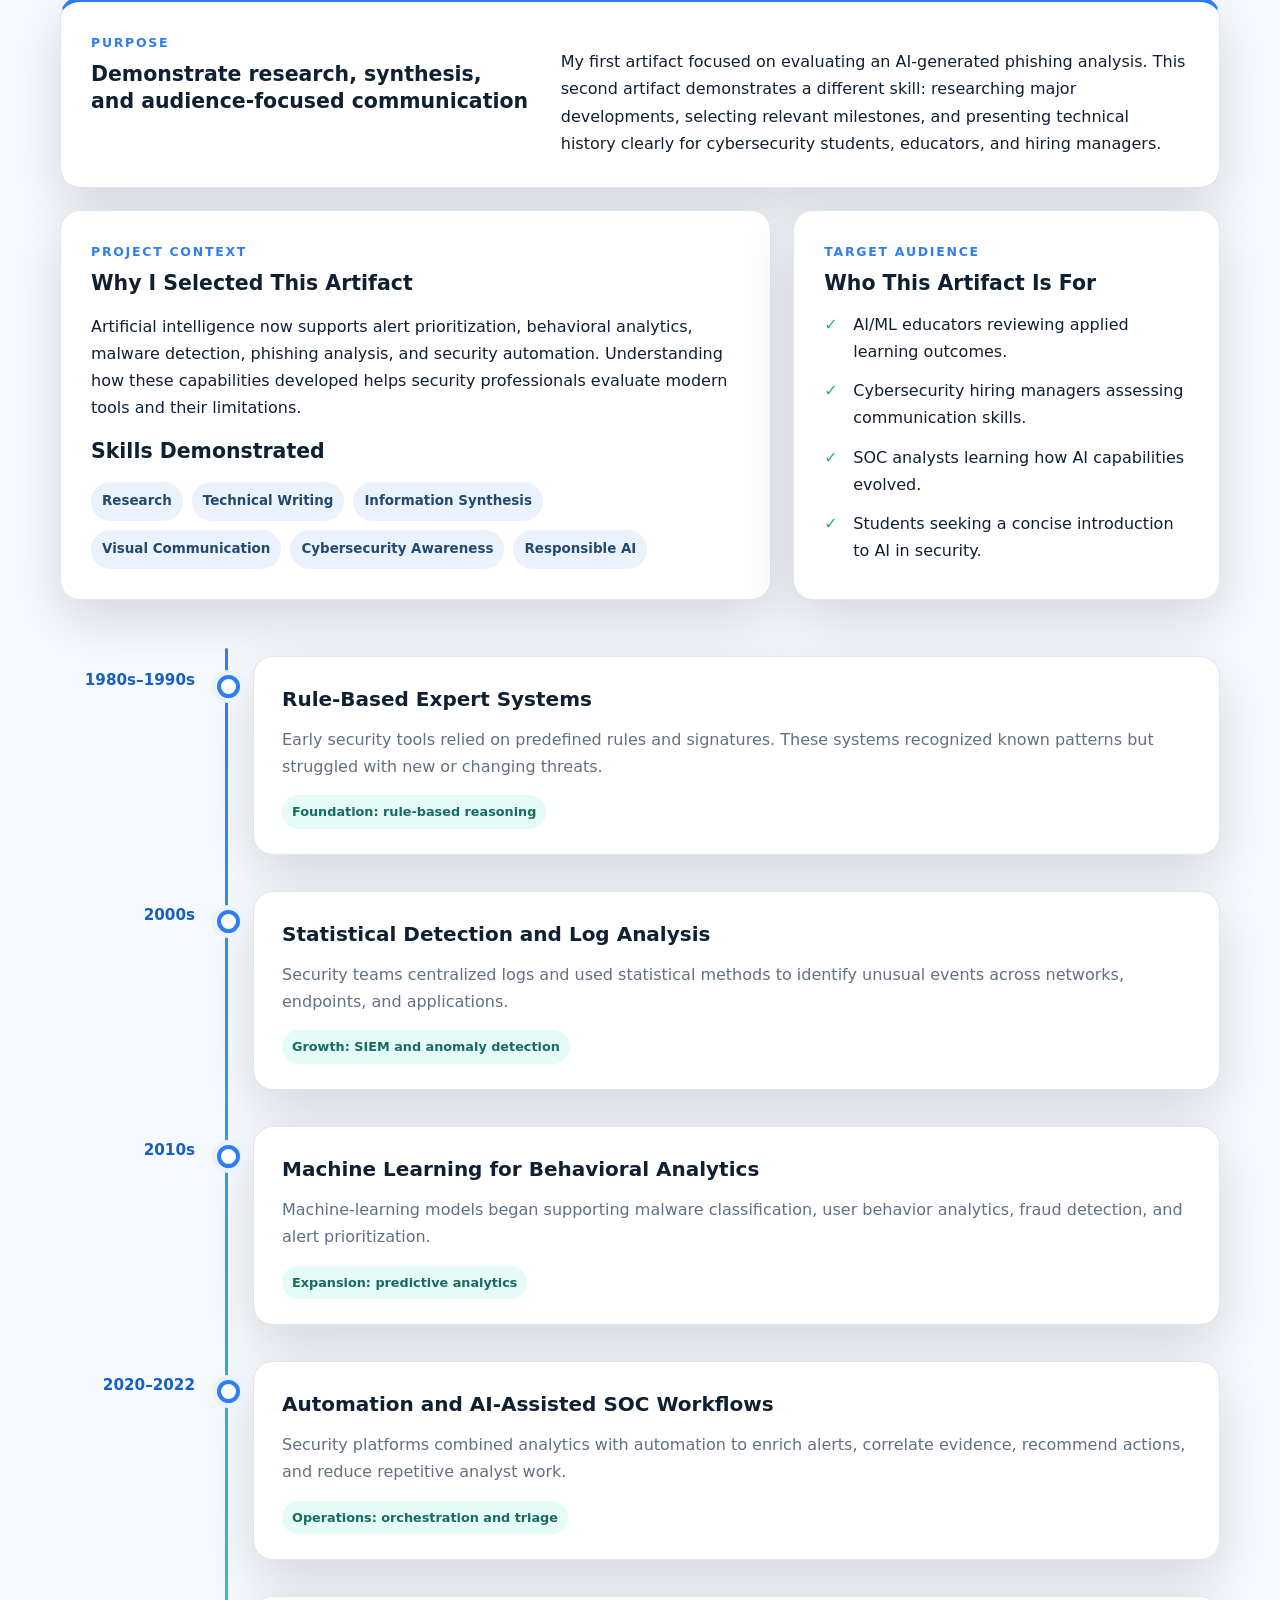
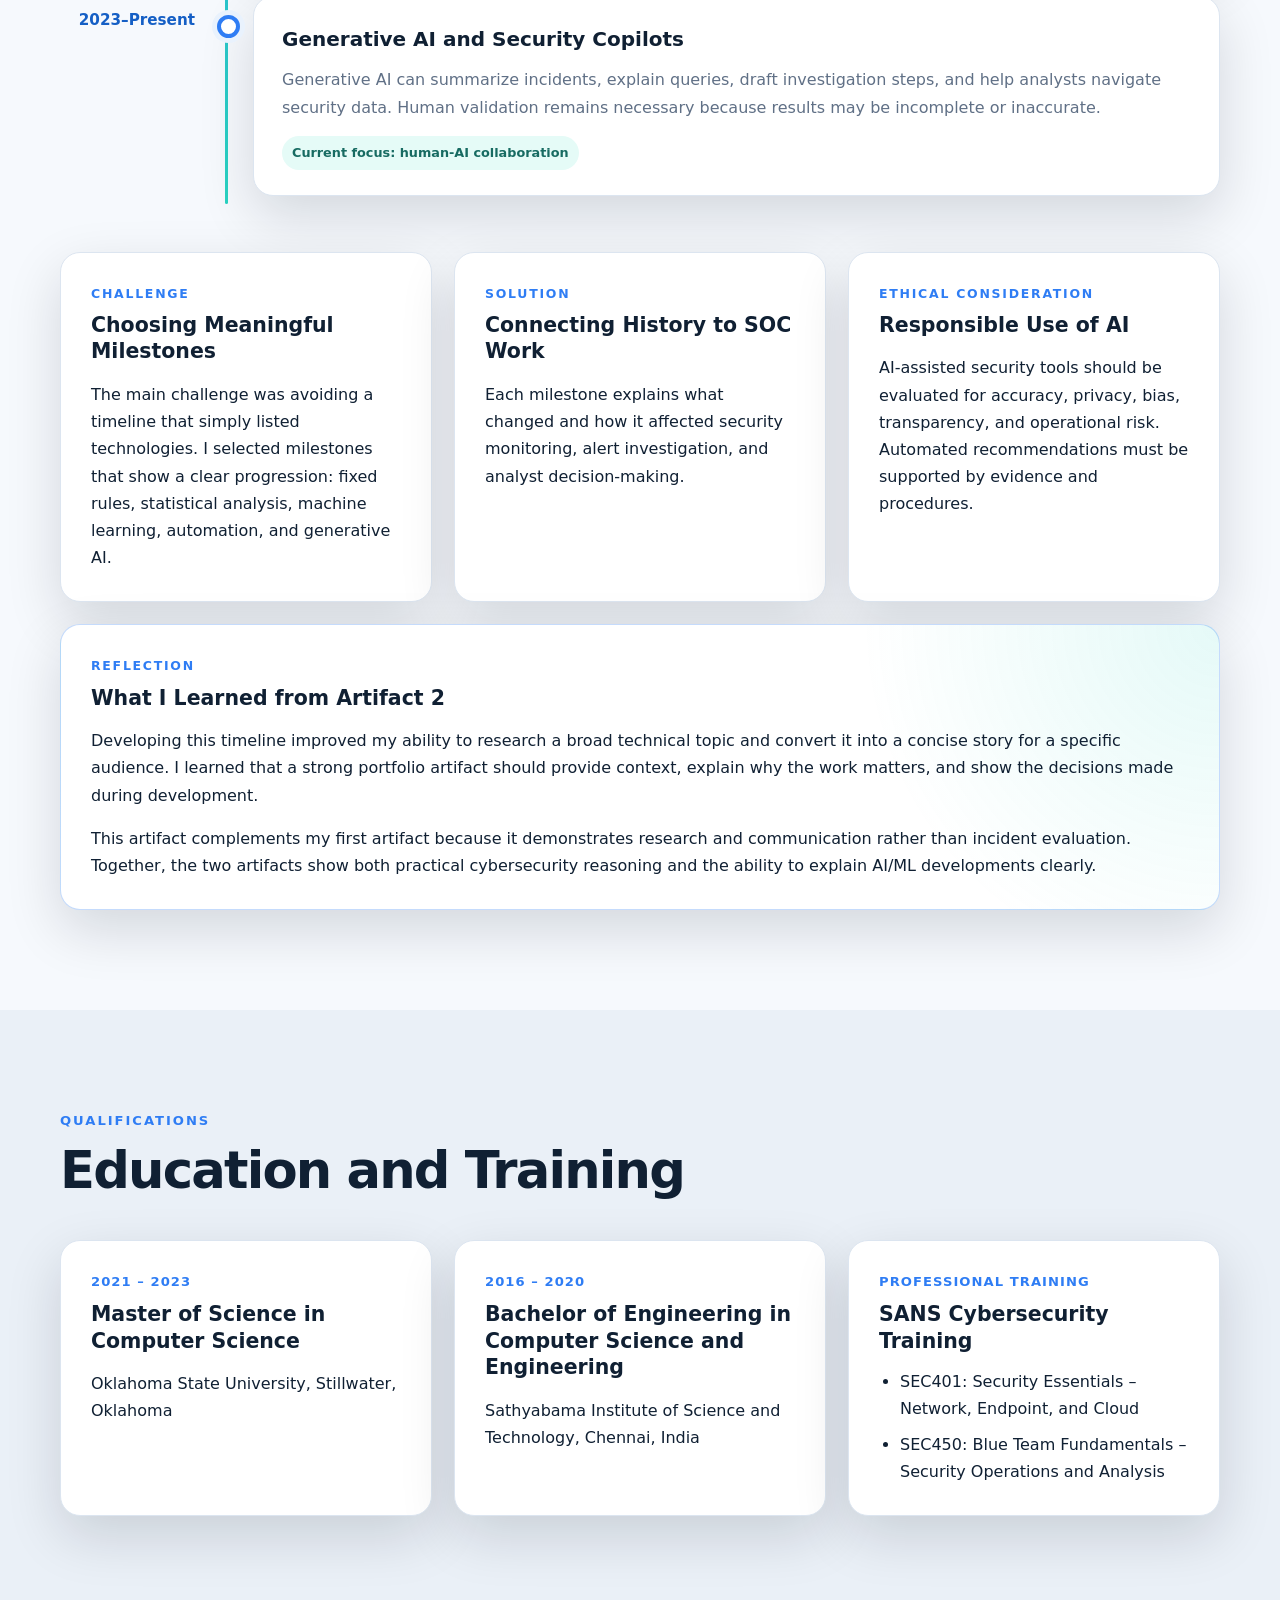
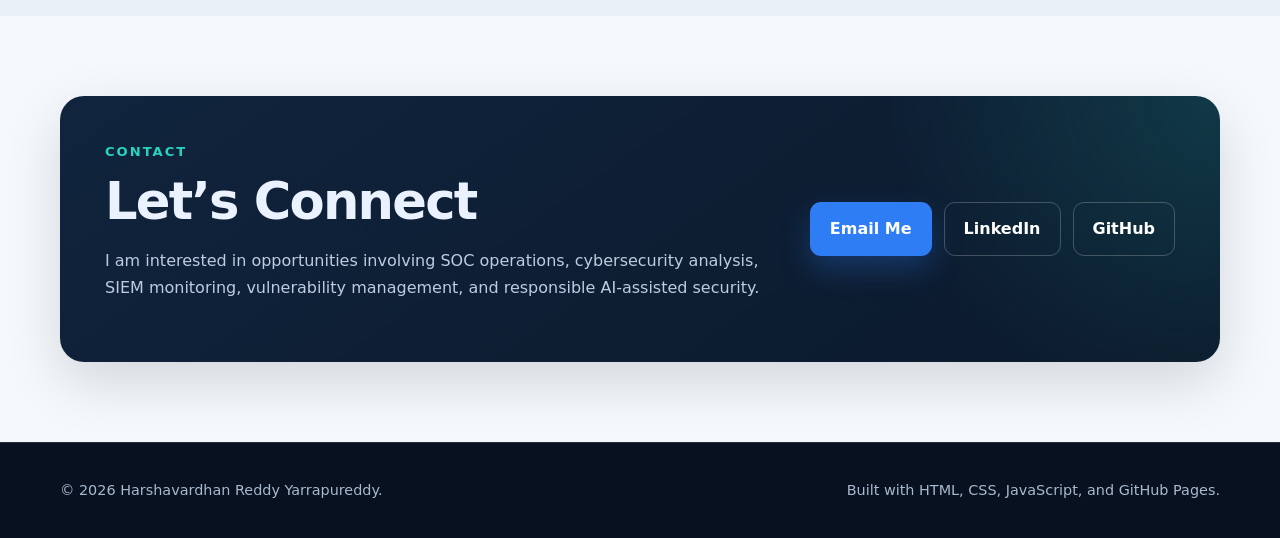
==== commit 08f2e802: "Add files via upload" ====
--- a/index.html
+++ b/index.html
@@ -40,7 +40,8 @@
         <a href="#skills">Skills</a>
         <a href="#experience">Experience</a>
         <a href="#projects">Projects</a>
-        <a href="#artifact">Artifact </a>
+        <a href="#artifact1">Artifact 1</a>
+        <a href="#artifact2">Artifact 2</a>
         <a href="#education">Education</a>
         <a class="nav-cta" href="#contact">Contact</a>
       </div>
@@ -54,7 +55,7 @@
           <p class="eyebrow">SOC Analyst · Cybersecurity Operations</p>
 
           <h1>
-            Hi, This side
+            Hi, I’m
             <span>Harshavardhan Reddy Yarrapureddy</span>
           </h1>
 
@@ -71,7 +72,7 @@
           </p>
 
           <div class="hero-actions">
-            <a class="button button-primary" href="#artifact">
+            <a class="button button-primary" href="#artifact1">
               View AI/ML Artifact
             </a>
             <a class="button button-secondary" href="#experience">
@@ -457,11 +458,11 @@
       </div>
     </section>
 
-    <section class="section artifact-section" id="artifact">
+    <section class="section artifact-section" id="artifact1">
       <div class="container">
         <div class="section-heading reveal">
           <p class="eyebrow">AI/ML Portfolio Requirement</p>
-          <h2>Artifact: Evaluating an AI-Generated Phishing Analysis</h2>
+          <h2>Artifact 1: Evaluating an AI-Generated Phishing Analysis</h2>
           <p>
             A fictional and sanitized cybersecurity exercise demonstrating how
             AI can assist a SOC analyst without replacing human verification.
@@ -578,6 +579,188 @@
       </div>
     </section>
 
+
+    <section class="section artifact-two-section" id="artifact2">
+      <div class="container">
+        <div class="section-heading reveal">
+          <p class="eyebrow">AI/ML Portfolio Requirement</p>
+          <h2>Artifact 2: AI and Machine Learning in Cybersecurity Timeline</h2>
+          <p>
+            A research and communication artifact showing how artificial
+            intelligence evolved from rule-based security systems to modern
+            machine-learning and generative-AI applications.
+          </p>
+        </div>
+
+        <article class="artifact-two-intro card reveal">
+          <div>
+            <p class="artifact-label">Purpose</p>
+            <h3>Demonstrate research, synthesis, and audience-focused communication</h3>
+          </div>
+          <p>
+            My first artifact focused on evaluating an AI-generated phishing
+            analysis. This second artifact demonstrates a different skill:
+            researching major developments, selecting relevant milestones, and
+            presenting technical history clearly for cybersecurity students,
+            educators, and hiring managers.
+          </p>
+        </article>
+
+        <div class="artifact-two-layout">
+          <article class="card reveal">
+            <p class="artifact-label">Project Context</p>
+            <h3>Why I Selected This Artifact</h3>
+            <p>
+              Artificial intelligence now supports alert prioritization,
+              behavioral analytics, malware detection, phishing analysis, and
+              security automation. Understanding how these capabilities
+              developed helps security professionals evaluate modern tools and
+              their limitations.
+            </p>
+
+            <h3>Skills Demonstrated</h3>
+            <div class="artifact-skill-tags">
+              <span>Research</span>
+              <span>Technical Writing</span>
+              <span>Information Synthesis</span>
+              <span>Visual Communication</span>
+              <span>Cybersecurity Awareness</span>
+              <span>Responsible AI</span>
+            </div>
+          </article>
+
+          <article class="card reveal">
+            <p class="artifact-label">Target Audience</p>
+            <h3>Who This Artifact Is For</h3>
+            <ul class="check-list">
+              <li>AI/ML educators reviewing applied learning outcomes.</li>
+              <li>Cybersecurity hiring managers assessing communication skills.</li>
+              <li>SOC analysts learning how AI capabilities evolved.</li>
+              <li>Students seeking a concise introduction to AI in security.</li>
+            </ul>
+          </article>
+        </div>
+
+        <div class="timeline-showcase reveal">
+          <article class="milestone">
+            <div class="milestone-year">1980s–1990s</div>
+            <div class="milestone-content">
+              <h3>Rule-Based Expert Systems</h3>
+              <p>
+                Early security tools relied on predefined rules and signatures.
+                These systems recognized known patterns but struggled with new
+                or changing threats.
+              </p>
+              <span class="milestone-skill">Foundation: rule-based reasoning</span>
+            </div>
+          </article>
+
+          <article class="milestone">
+            <div class="milestone-year">2000s</div>
+            <div class="milestone-content">
+              <h3>Statistical Detection and Log Analysis</h3>
+              <p>
+                Security teams centralized logs and used statistical methods to
+                identify unusual events across networks, endpoints, and
+                applications.
+              </p>
+              <span class="milestone-skill">Growth: SIEM and anomaly detection</span>
+            </div>
+          </article>
+
+          <article class="milestone">
+            <div class="milestone-year">2010s</div>
+            <div class="milestone-content">
+              <h3>Machine Learning for Behavioral Analytics</h3>
+              <p>
+                Machine-learning models began supporting malware classification,
+                user behavior analytics, fraud detection, and alert
+                prioritization.
+              </p>
+              <span class="milestone-skill">Expansion: predictive analytics</span>
+            </div>
+          </article>
+
+          <article class="milestone">
+            <div class="milestone-year">2020–2022</div>
+            <div class="milestone-content">
+              <h3>Automation and AI-Assisted SOC Workflows</h3>
+              <p>
+                Security platforms combined analytics with automation to enrich
+                alerts, correlate evidence, recommend actions, and reduce
+                repetitive analyst work.
+              </p>
+              <span class="milestone-skill">Operations: orchestration and triage</span>
+            </div>
+          </article>
+
+          <article class="milestone">
+            <div class="milestone-year">2023–Present</div>
+            <div class="milestone-content">
+              <h3>Generative AI and Security Copilots</h3>
+              <p>
+                Generative AI can summarize incidents, explain queries, draft
+                investigation steps, and help analysts navigate security data.
+                Human validation remains necessary because results may be
+                incomplete or inaccurate.
+              </p>
+              <span class="milestone-skill">Current focus: human-AI collaboration</span>
+            </div>
+          </article>
+        </div>
+
+        <div class="artifact-two-grid">
+          <article class="card reveal">
+            <p class="artifact-label">Challenge</p>
+            <h3>Choosing Meaningful Milestones</h3>
+            <p>
+              The main challenge was avoiding a timeline that simply listed
+              technologies. I selected milestones that show a clear progression:
+              fixed rules, statistical analysis, machine learning, automation,
+              and generative AI.
+            </p>
+          </article>
+
+          <article class="card reveal">
+            <p class="artifact-label">Solution</p>
+            <h3>Connecting History to SOC Work</h3>
+            <p>
+              Each milestone explains what changed and how it affected security
+              monitoring, alert investigation, and analyst decision-making.
+            </p>
+          </article>
+
+          <article class="card reveal">
+            <p class="artifact-label">Ethical Consideration</p>
+            <h3>Responsible Use of AI</h3>
+            <p>
+              AI-assisted security tools should be evaluated for accuracy,
+              privacy, bias, transparency, and operational risk. Automated
+              recommendations must be supported by evidence and procedures.
+            </p>
+          </article>
+        </div>
+
+        <article class="artifact-two-reflection card reveal">
+          <p class="artifact-label">Reflection</p>
+          <h3>What I Learned from Artifact 2</h3>
+          <p>
+            Developing this timeline improved my ability to research a broad
+            technical topic and convert it into a concise story for a specific
+            audience. I learned that a strong portfolio artifact should provide
+            context, explain why the work matters, and show the decisions made
+            during development.
+          </p>
+          <p>
+            This artifact complements my first artifact because it demonstrates
+            research and communication rather than incident evaluation.
+            Together, the two artifacts show both practical cybersecurity
+            reasoning and the ability to explain AI/ML developments clearly.
+          </p>
+        </article>
+      </div>
+    </section>
+
     <section class="section section-alt" id="education">
       <div class="container">
         <div class="section-heading reveal">
@@ -642,7 +825,7 @@
           <!-- Replace YOUR-GITHUB-USERNAME before publishing. -->
           <a
             class="button button-secondary"
-            href="https://github.com/Harshayhvr/portfolio"
+            href="https://github.com/YOUR-GITHUB-USERNAME"
             target="_blank"
             rel="noopener noreferrer"
           >
--- a/styles.css
+++ b/styles.css
@@ -1114,3 +1114,145 @@
     text-align: center;
   }
 }
+
+
+/* Artifact 2 */
+.artifact-two-section { background: #f6f9fd; }
+
+.artifact-two-intro {
+  display: grid;
+  grid-template-columns: 0.7fr 1fr;
+  gap: 30px;
+  margin-bottom: 22px;
+  border-top: 5px solid var(--primary);
+}
+
+.artifact-two-layout {
+  display: grid;
+  grid-template-columns: 1.25fr 0.75fr;
+  gap: 22px;
+  margin-bottom: 34px;
+}
+
+.artifact-skill-tags {
+  display: flex;
+  flex-wrap: wrap;
+  gap: 9px;
+  margin-top: 18px;
+}
+
+.artifact-skill-tags span {
+  padding: 8px 11px;
+  color: #24496f;
+  background: #eaf3fd;
+  border-radius: 999px;
+  font-size: 0.84rem;
+  font-weight: 700;
+}
+
+.timeline-showcase {
+  position: relative;
+  display: grid;
+  margin: 38px 0;
+}
+
+.timeline-showcase::before {
+  content: "";
+  position: absolute;
+  top: 10px;
+  bottom: 10px;
+  left: 165px;
+  width: 3px;
+  background: linear-gradient(var(--primary), var(--accent));
+  border-radius: 3px;
+}
+
+.milestone {
+  position: relative;
+  display: grid;
+  grid-template-columns: 135px 1fr;
+  gap: 58px;
+  padding: 18px 0;
+}
+
+.milestone::before {
+  content: "";
+  position: absolute;
+  top: 37px;
+  left: 157px;
+  width: 15px;
+  height: 15px;
+  background: white;
+  border: 4px solid var(--primary);
+  border-radius: 50%;
+  box-shadow: 0 0 0 5px #e9f2fd;
+}
+
+.milestone-year {
+  padding-top: 12px;
+  color: var(--primary-dark);
+  font-size: 0.95rem;
+  font-weight: 850;
+  text-align: right;
+}
+
+.milestone-content {
+  padding: 25px 28px;
+  border: 1px solid var(--border);
+  background: white;
+  border-radius: var(--radius);
+  box-shadow: var(--shadow);
+}
+
+.milestone-content h3 { margin: 0 0 10px; font-size: 1.25rem; }
+.milestone-content p { margin: 0 0 15px; color: var(--muted); }
+
+.milestone-skill {
+  display: inline-block;
+  padding: 6px 10px;
+  color: #176b62;
+  background: #e5fbf7;
+  border-radius: 999px;
+  font-size: 0.8rem;
+  font-weight: 750;
+}
+
+.artifact-two-grid {
+  display: grid;
+  grid-template-columns: repeat(3, minmax(0, 1fr));
+  gap: 22px;
+}
+
+.artifact-two-reflection {
+  margin-top: 22px;
+  border-color: rgba(47, 125, 244, 0.28);
+  background:
+    radial-gradient(circle at top right, rgba(41, 211, 194, 0.12), transparent 30%),
+    white;
+}
+
+@media (max-width: 1000px) {
+  .artifact-two-intro,
+  .artifact-two-layout { grid-template-columns: 1fr; }
+
+  .artifact-two-grid {
+    grid-template-columns: repeat(2, minmax(0, 1fr));
+  }
+}
+
+@media (max-width: 760px) {
+  .artifact-two-grid { grid-template-columns: 1fr; }
+
+  .timeline-showcase::before,
+  .milestone::before { display: none; }
+
+  .milestone {
+    grid-template-columns: 1fr;
+    gap: 8px;
+  }
+
+  .milestone-year {
+    padding-top: 0;
+    text-align: left;
+  }
+}
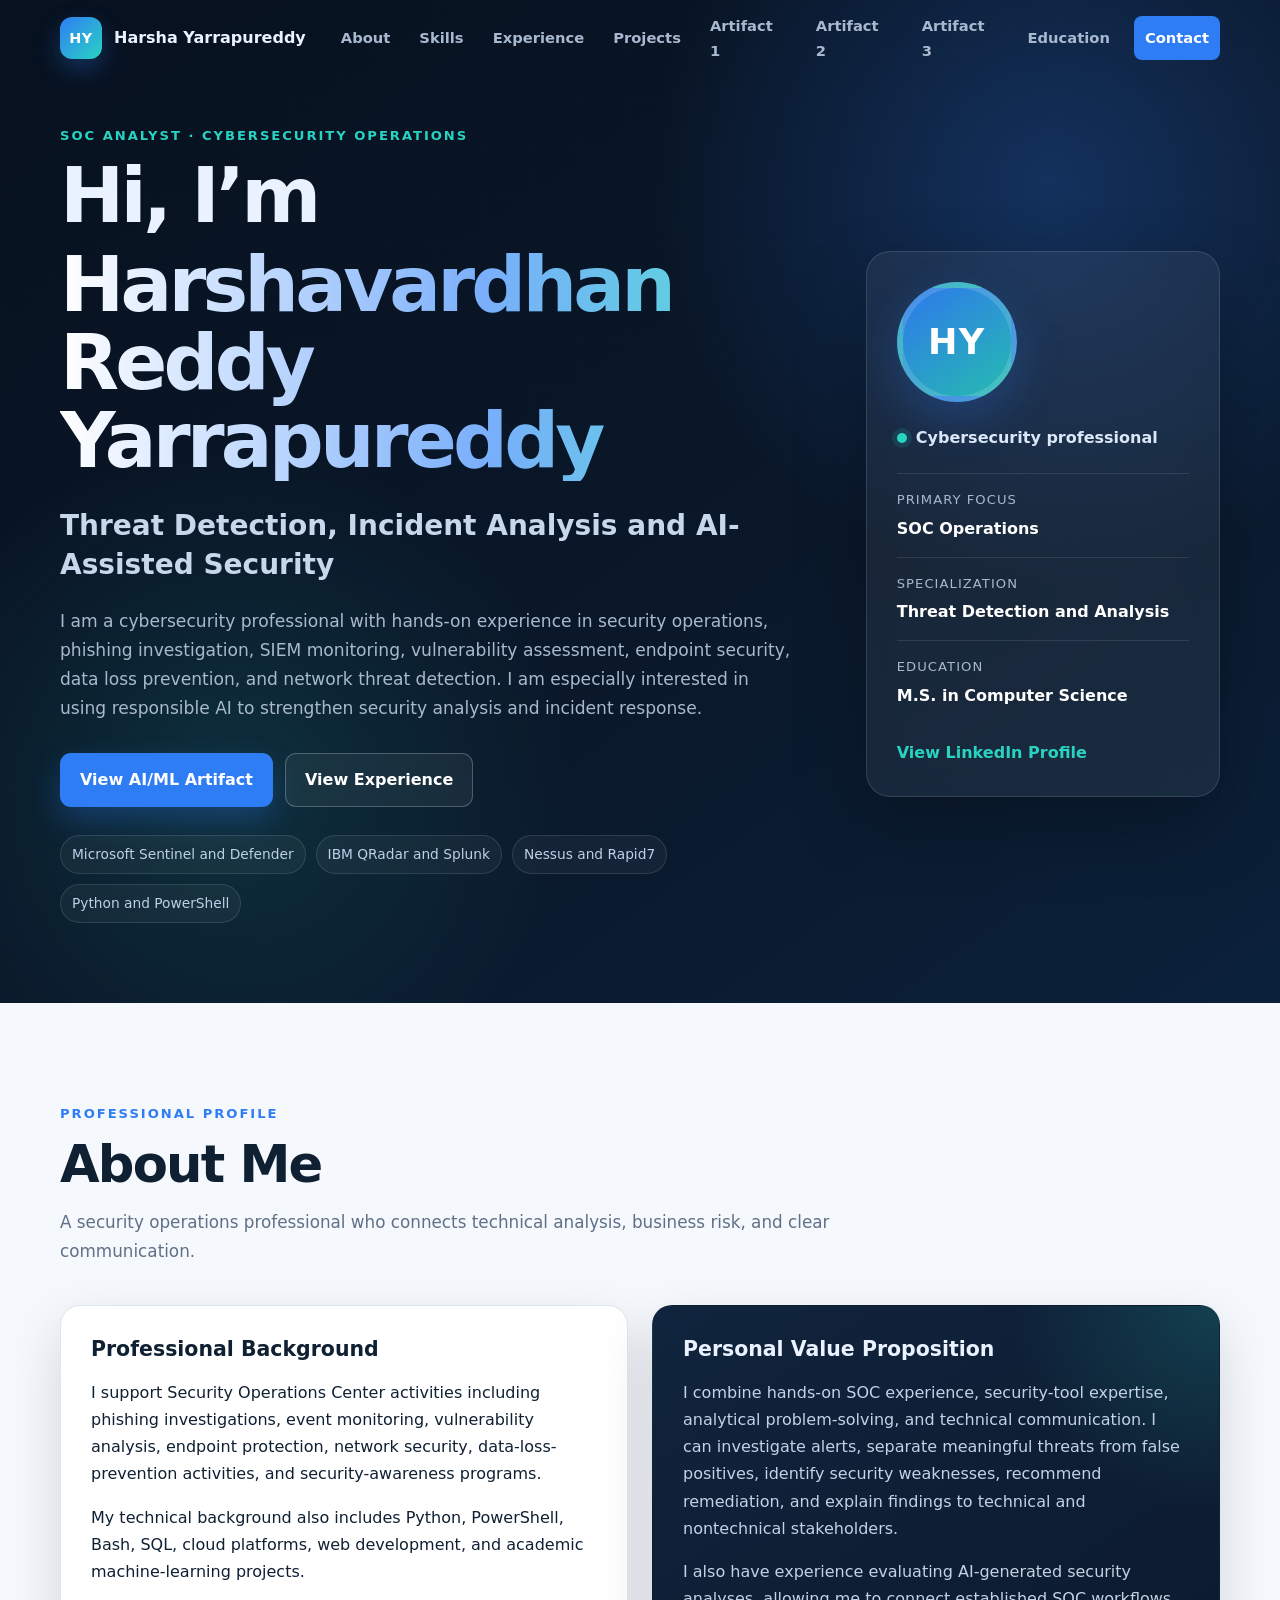
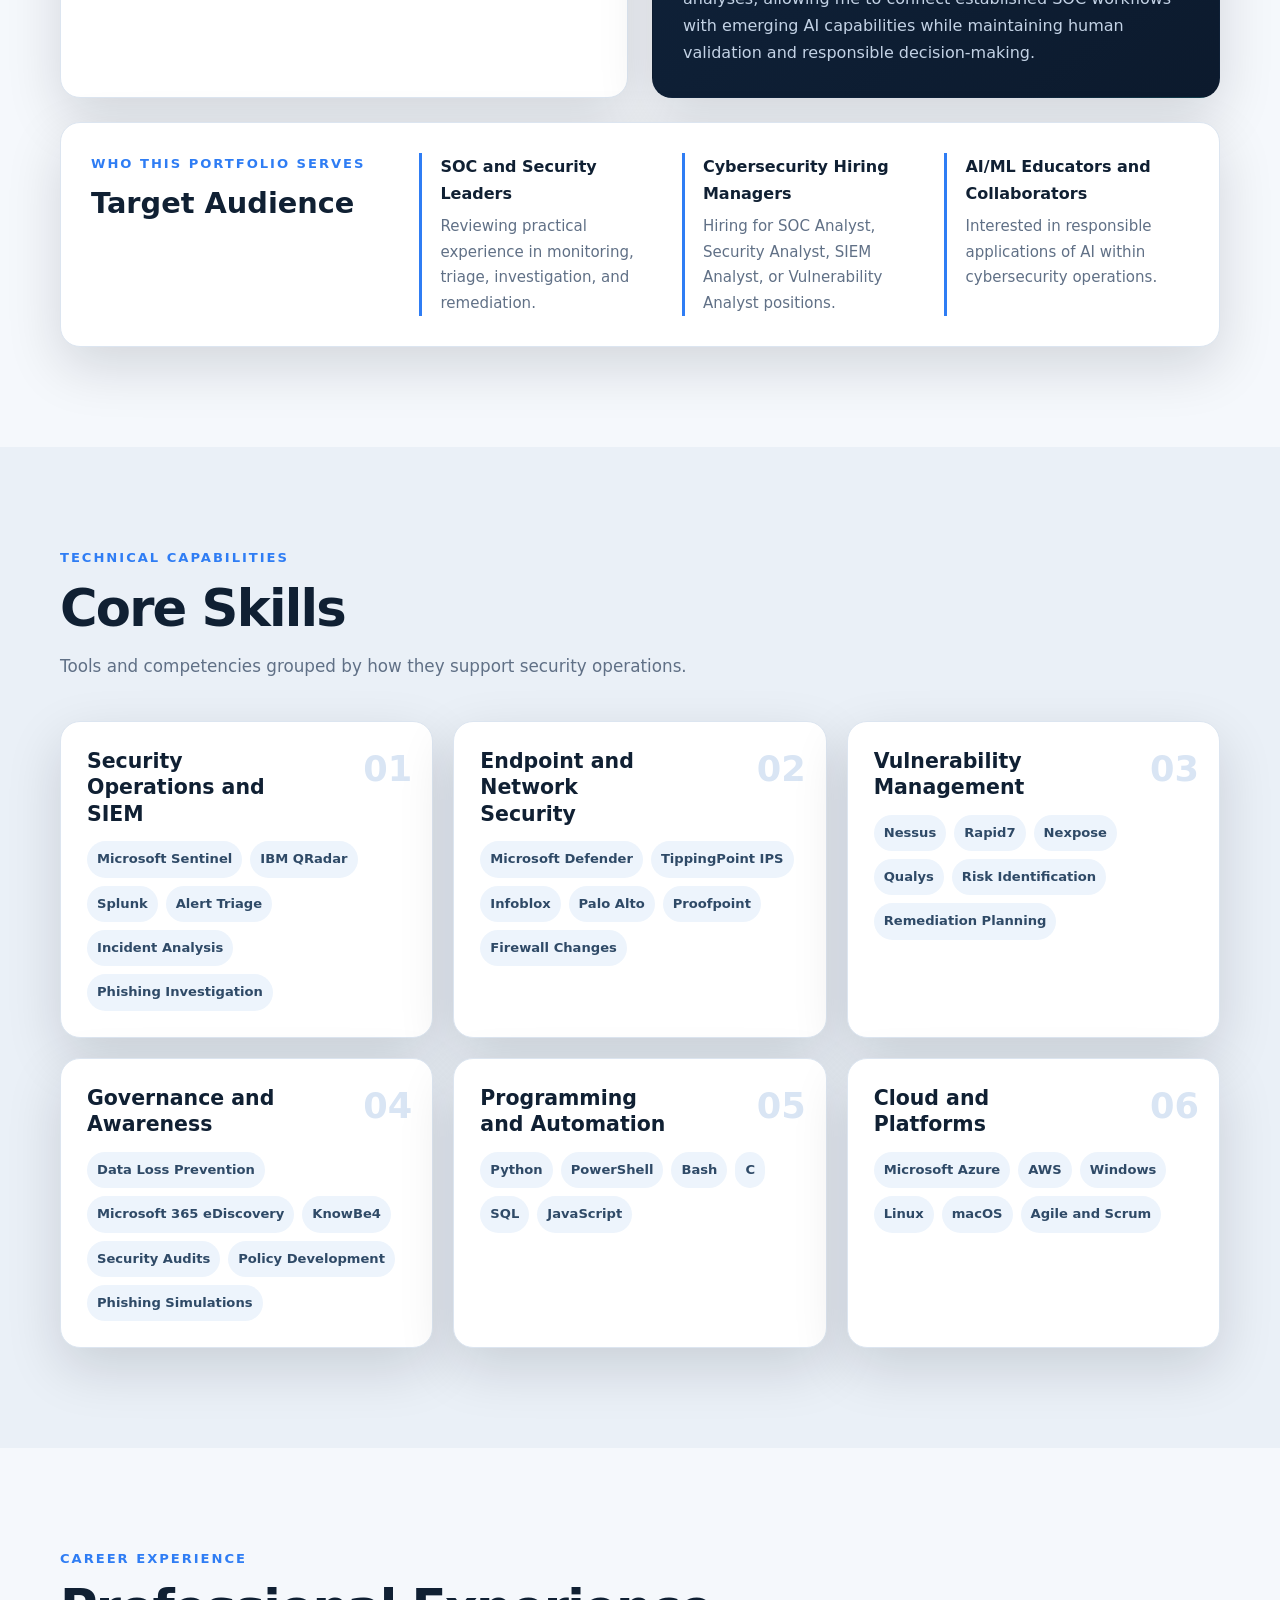
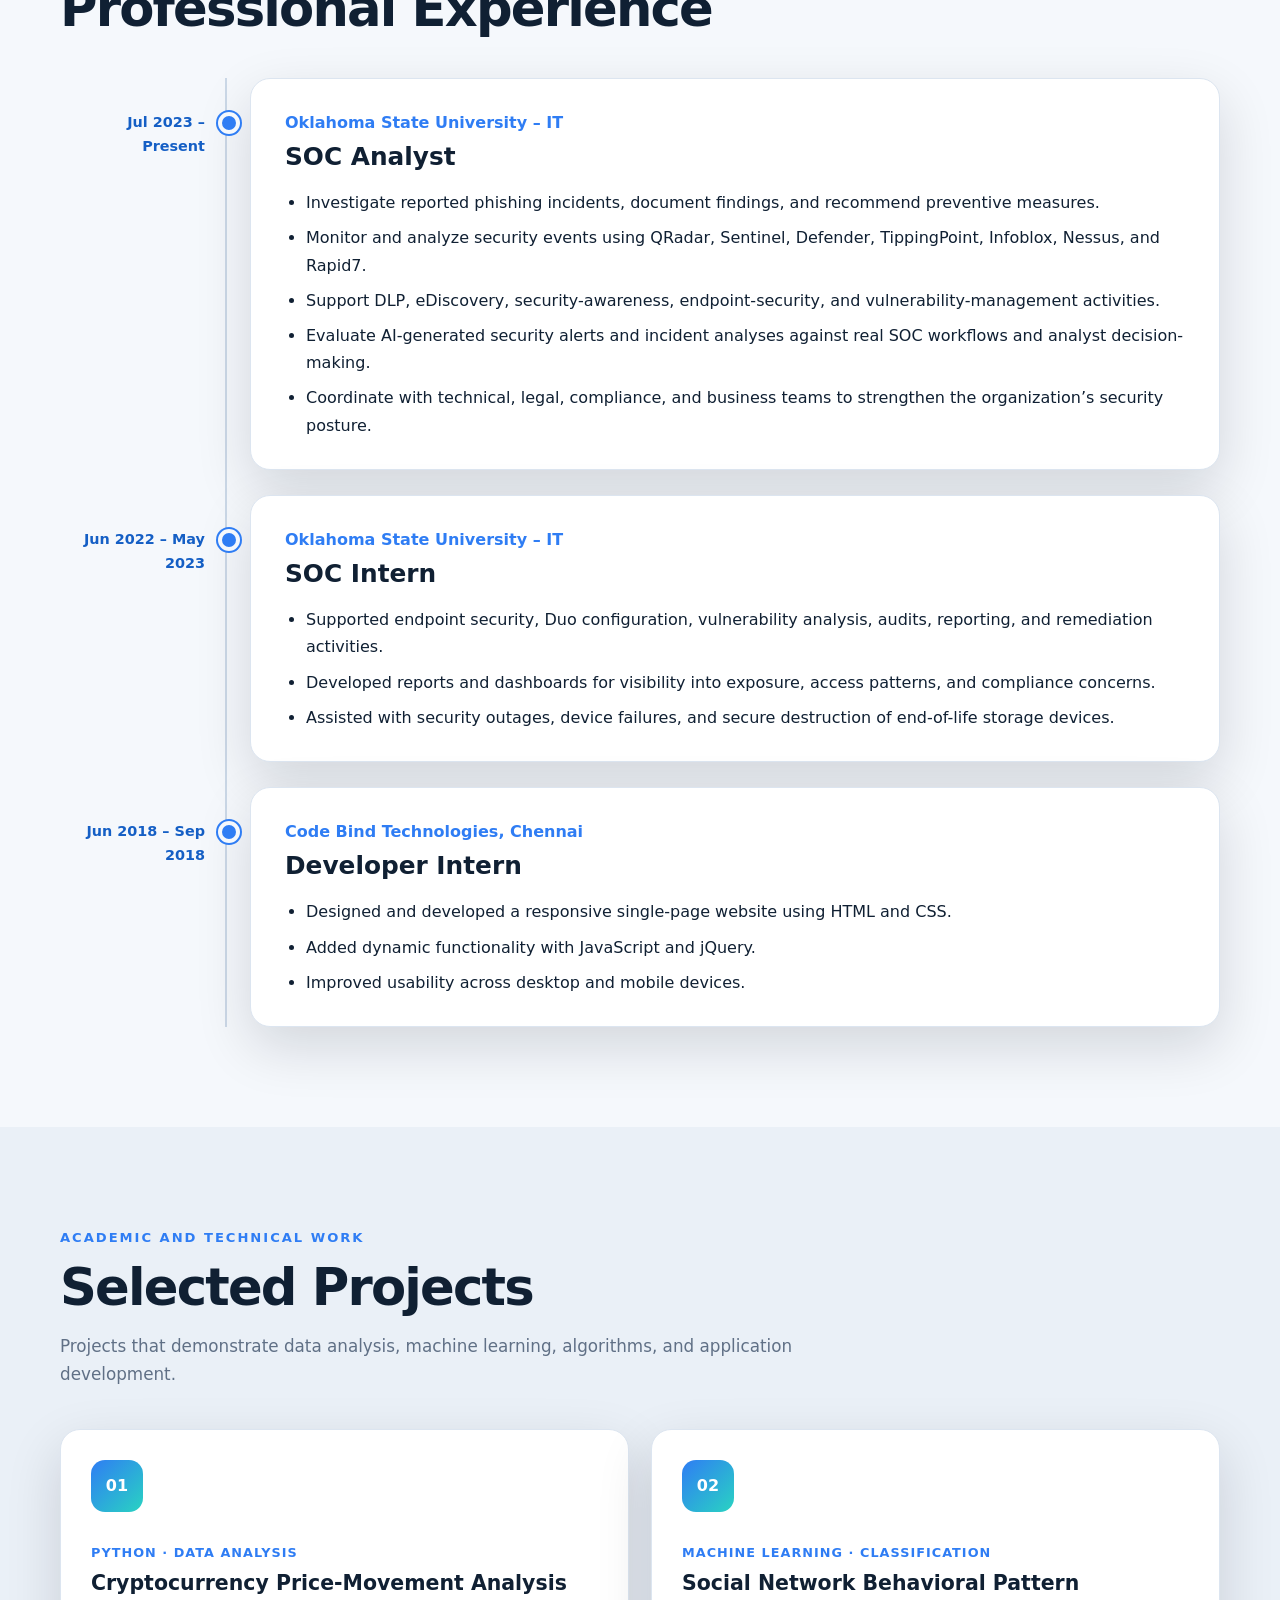
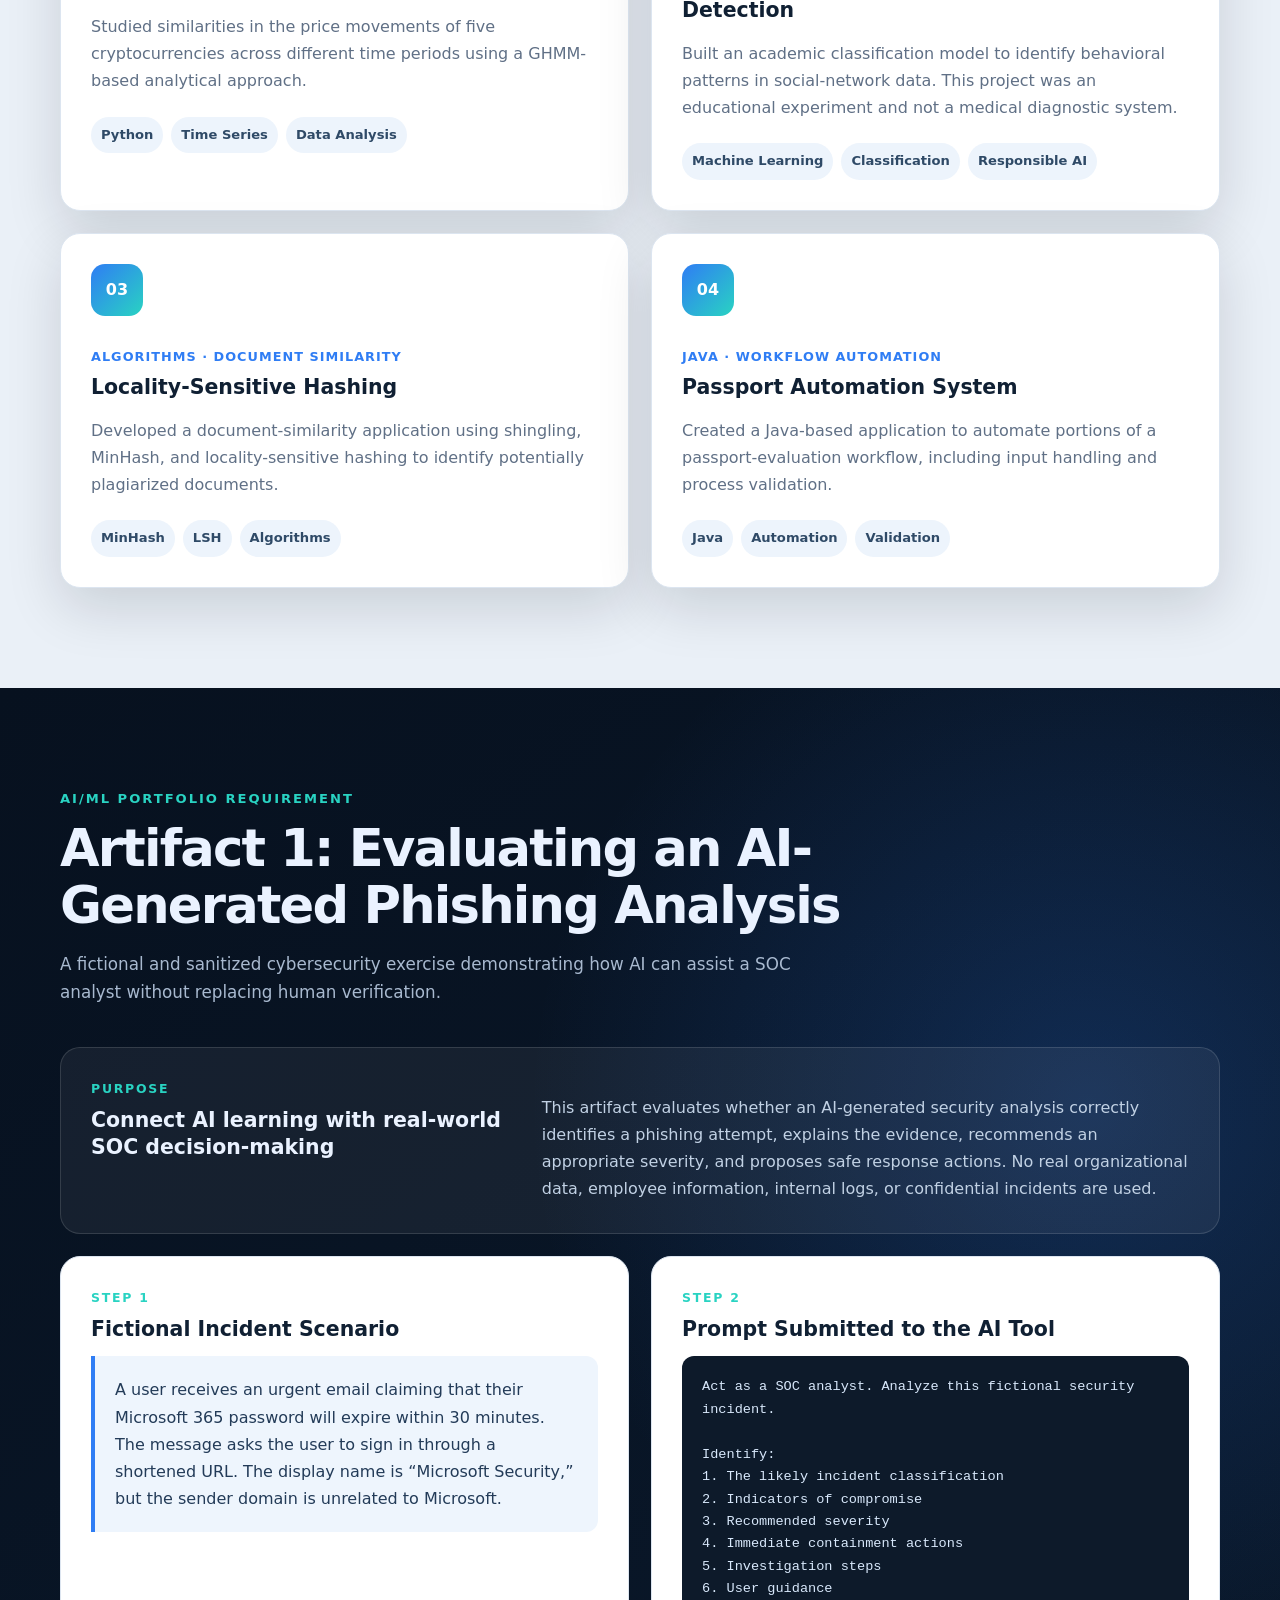
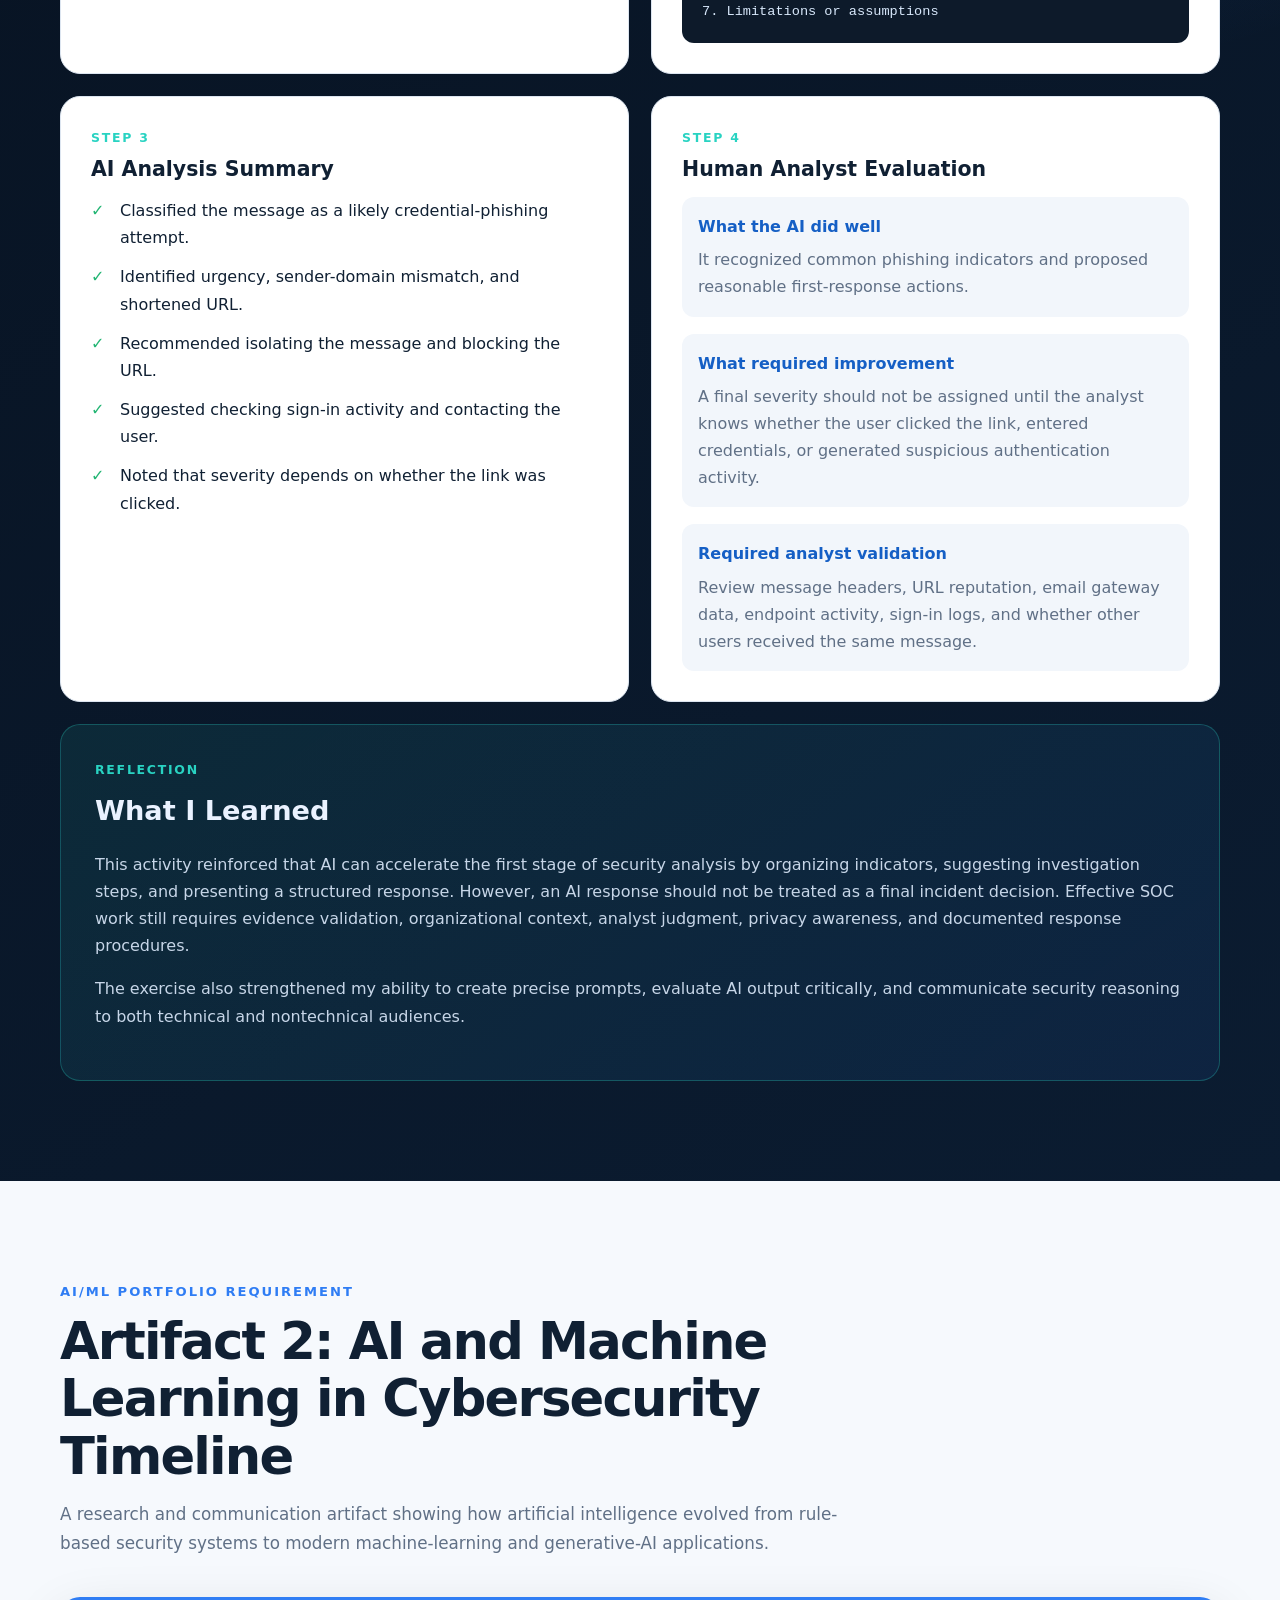
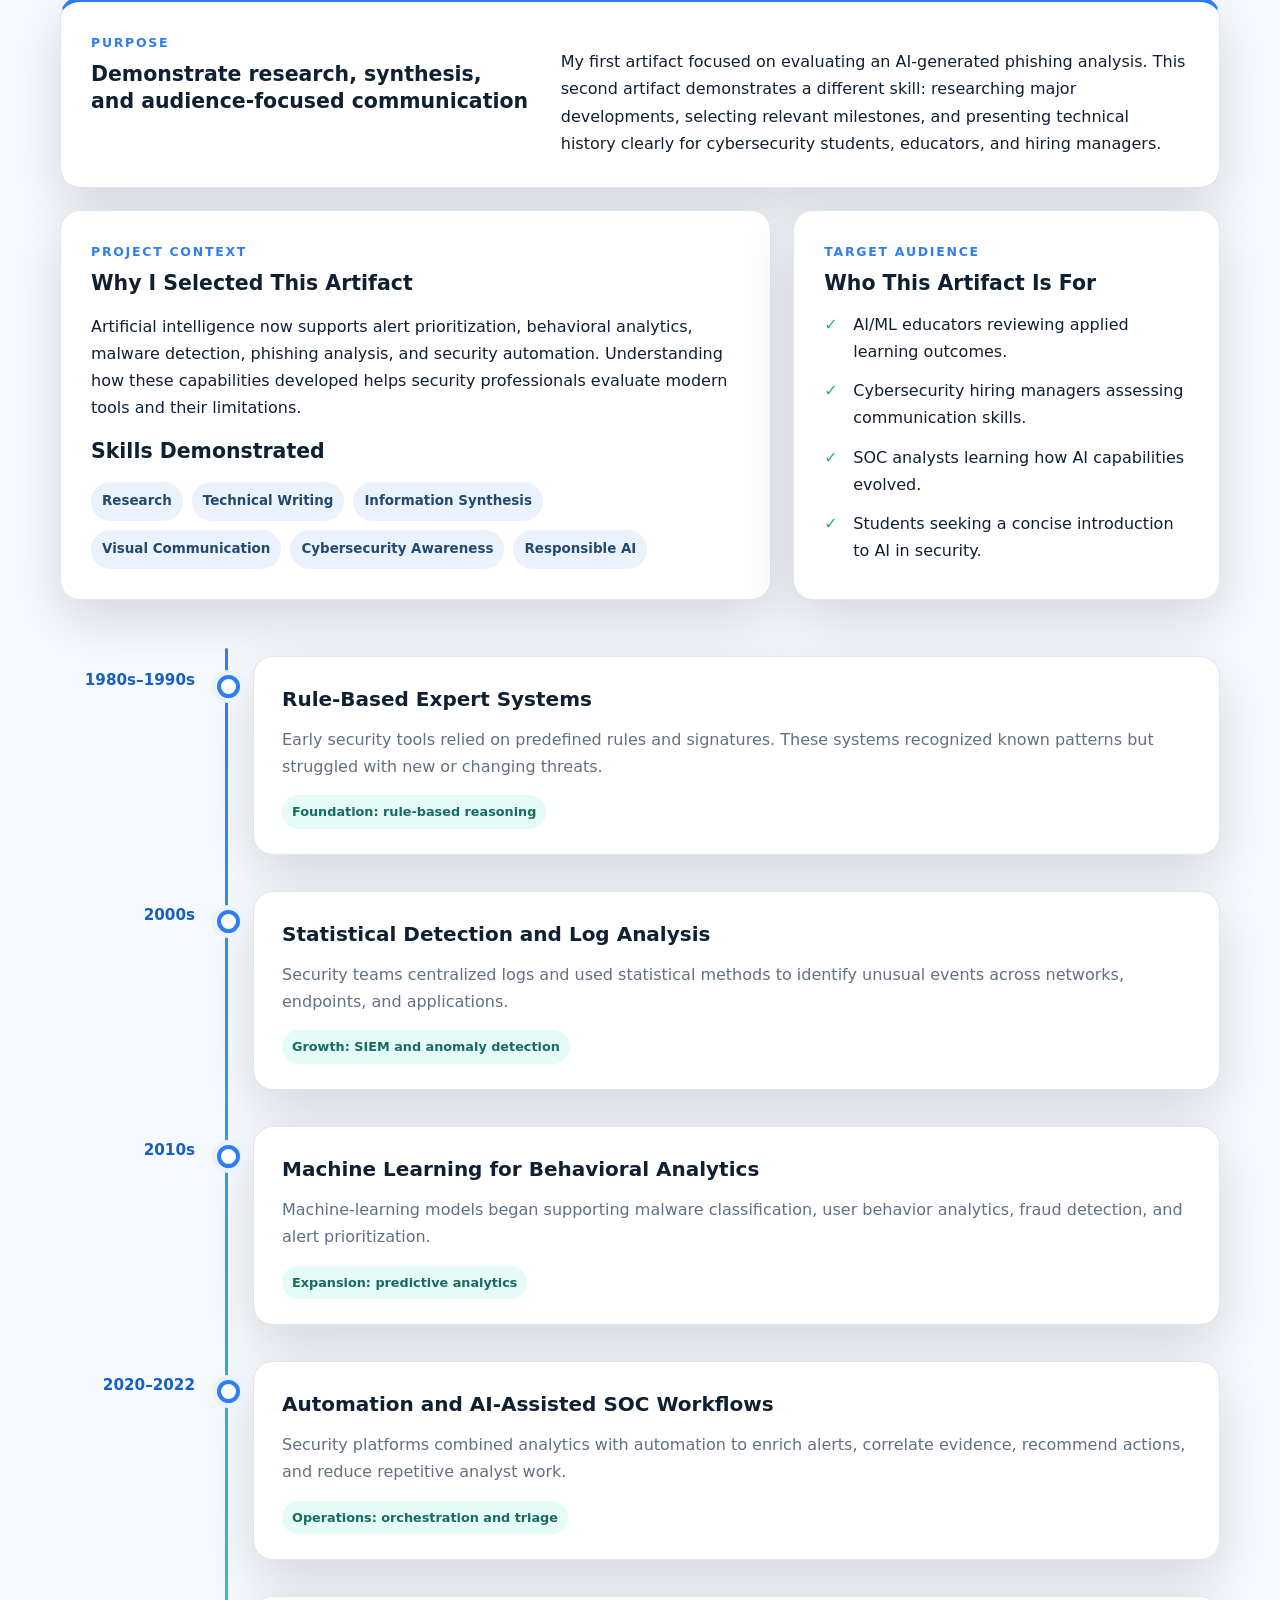
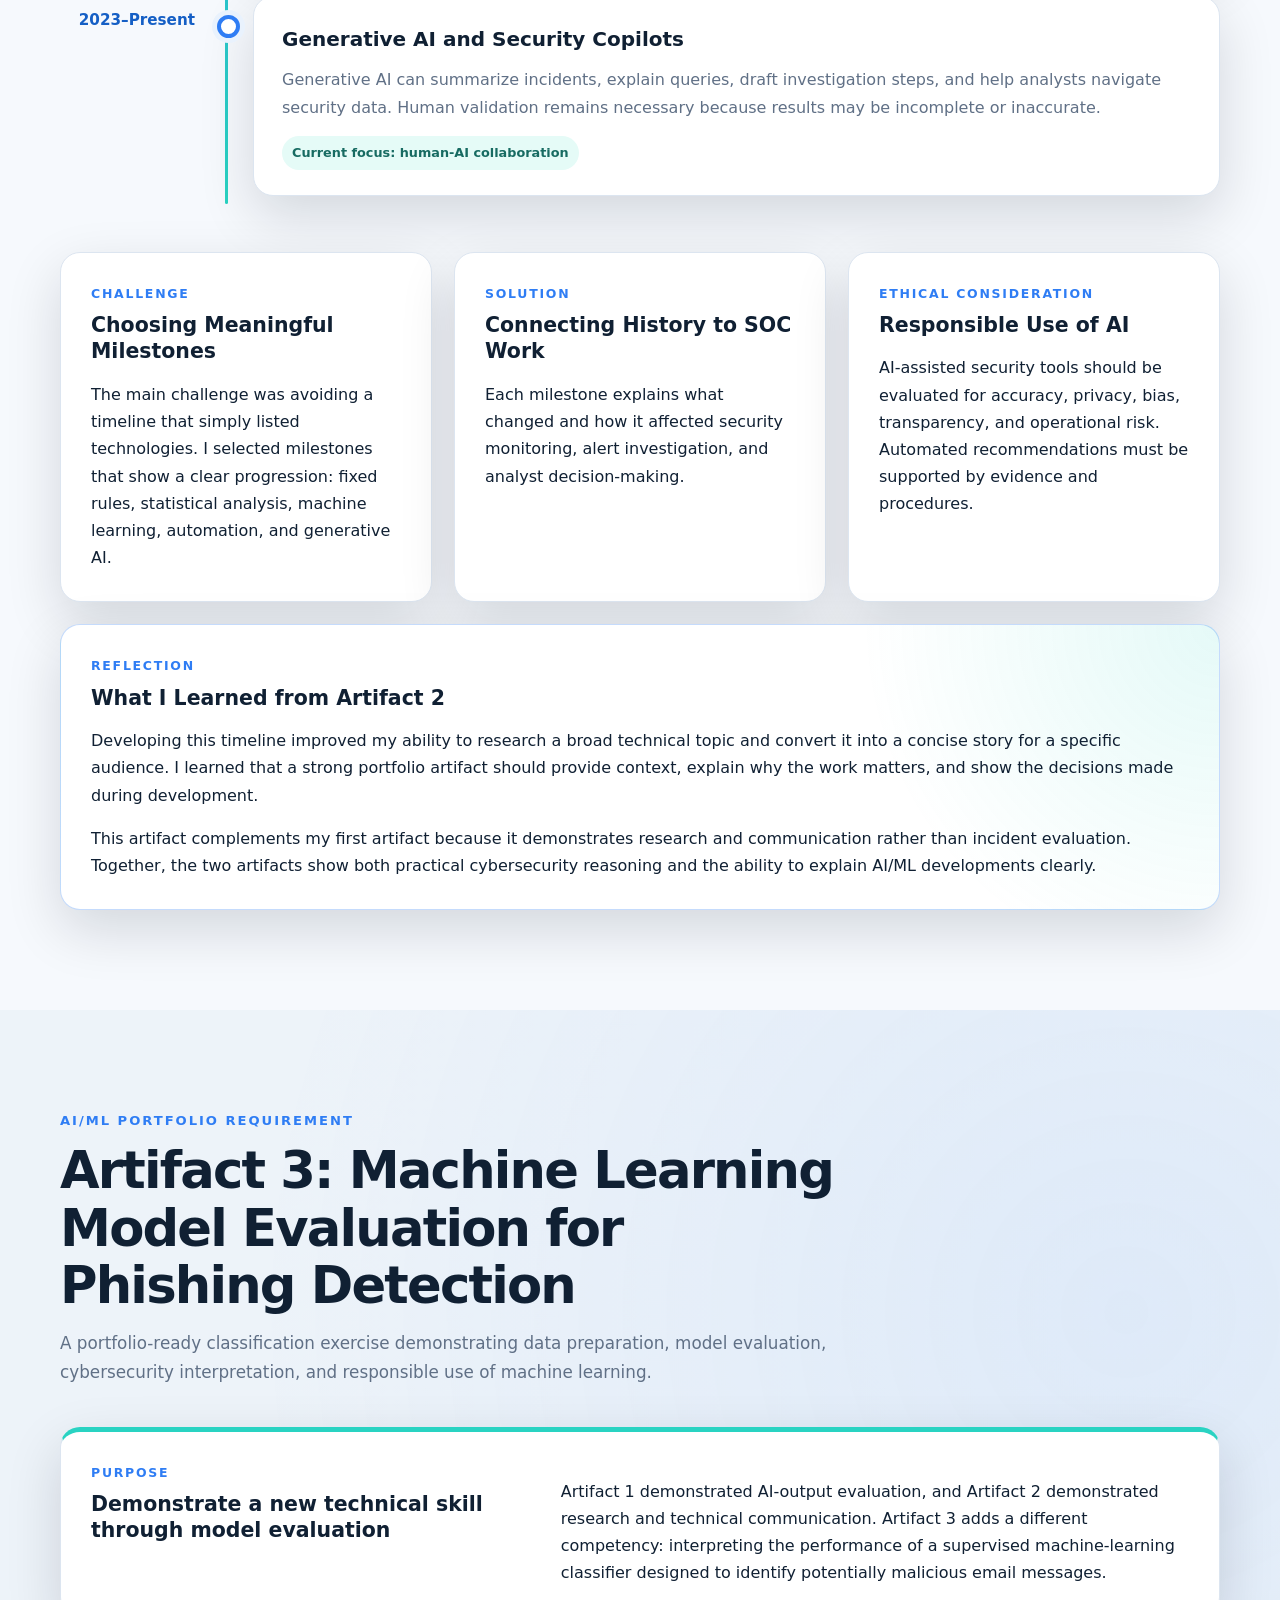
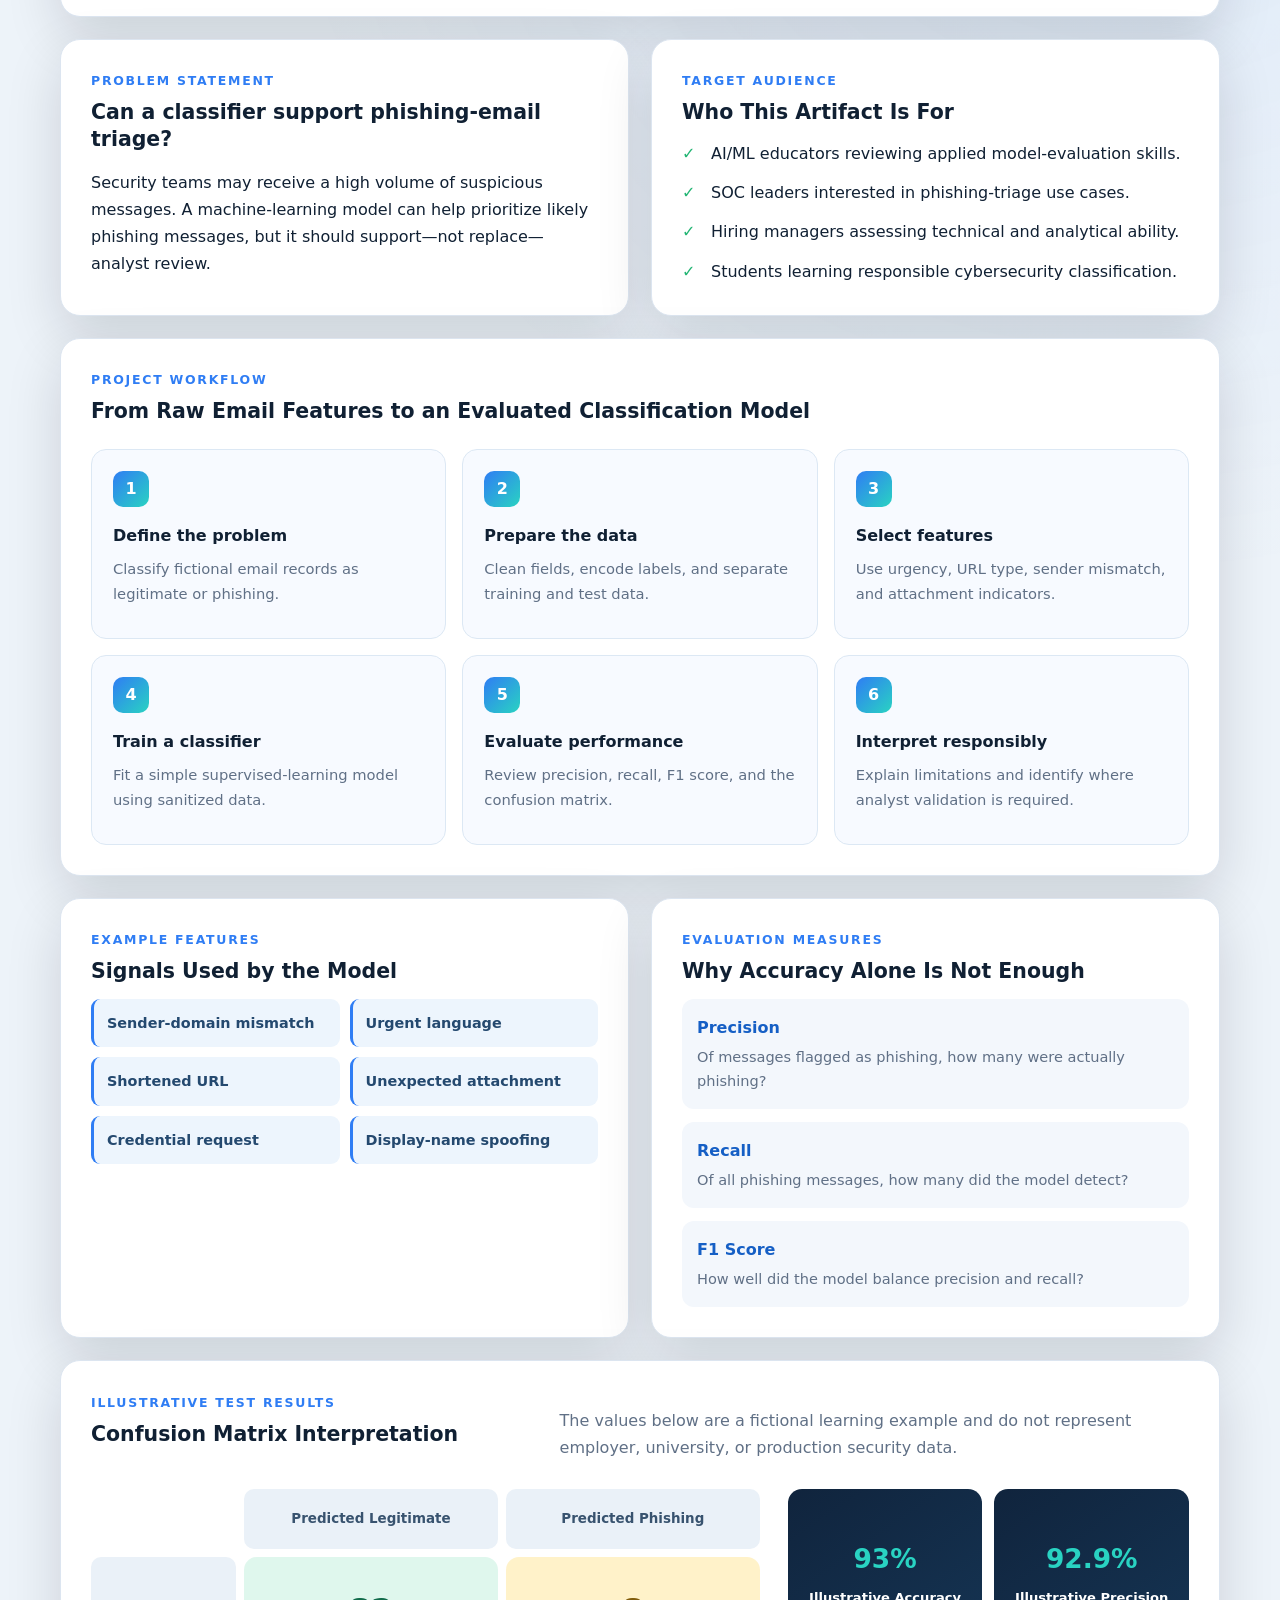
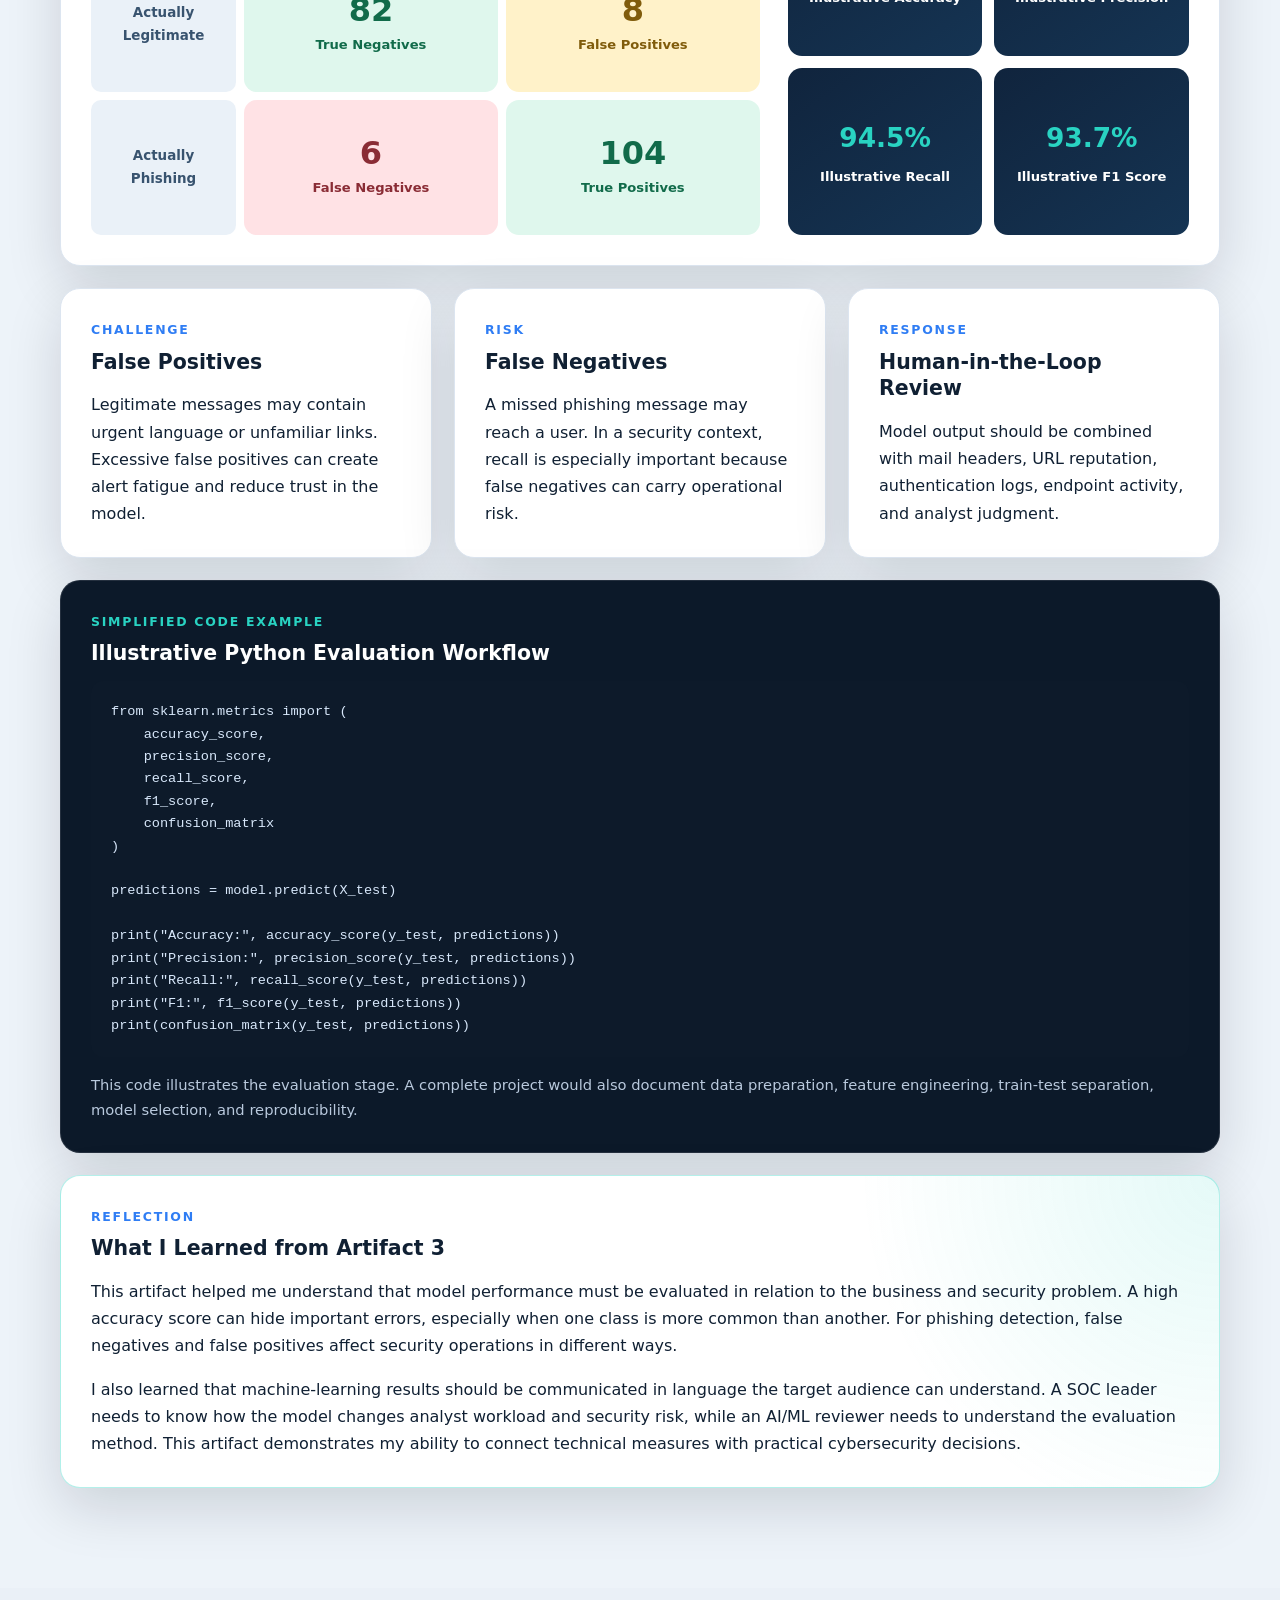
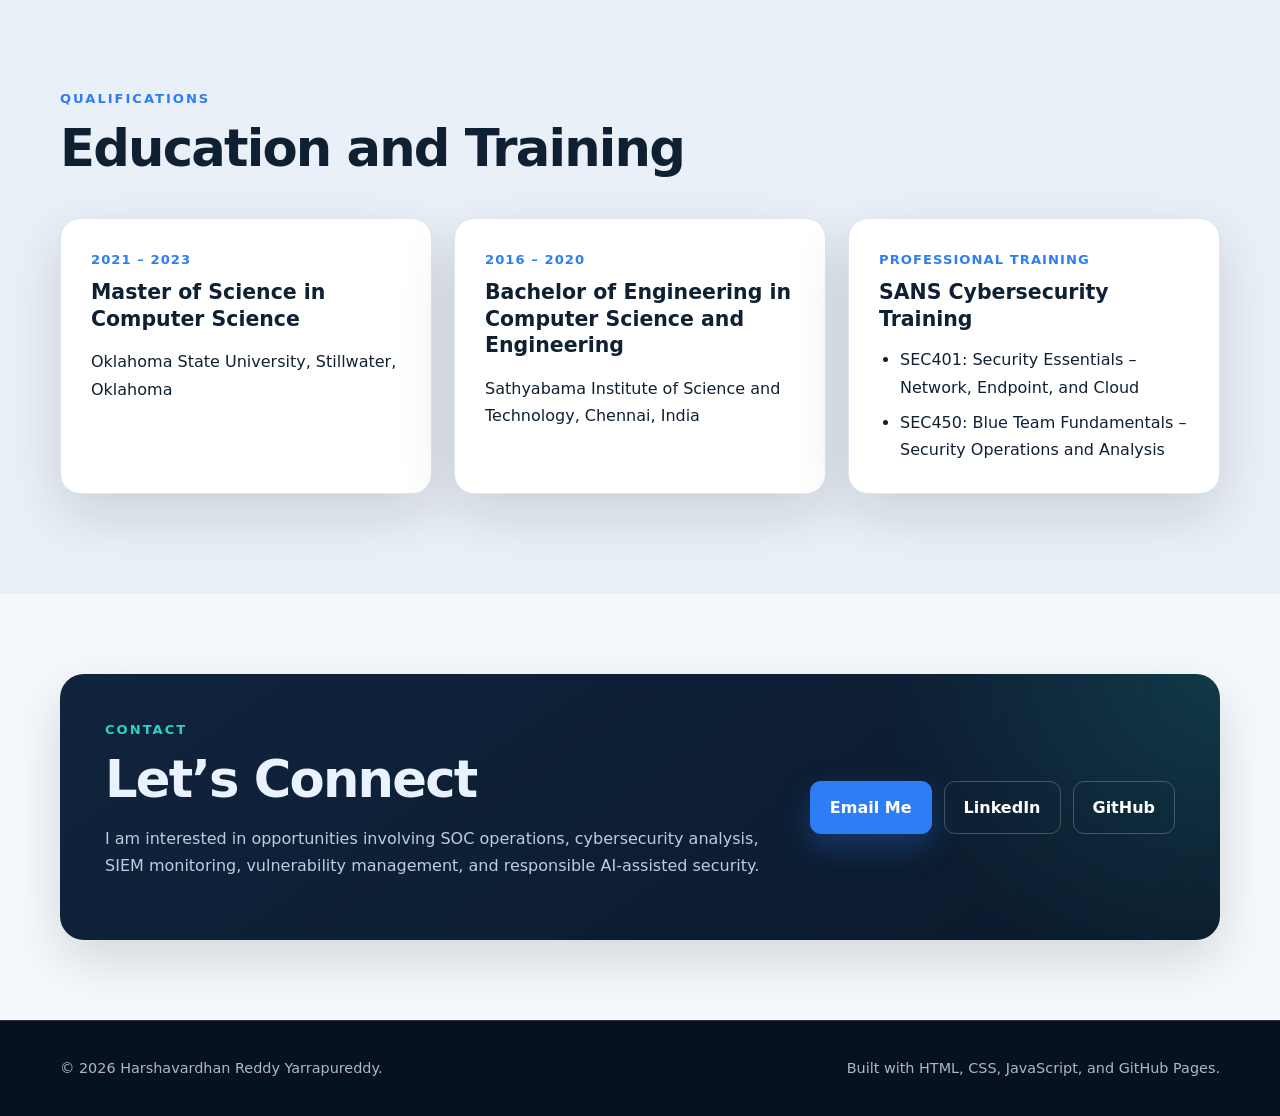
==== commit 3d6fb9bb: "Add files via upload" ====
--- a/index.html
+++ b/index.html
@@ -42,6 +42,7 @@
         <a href="#projects">Projects</a>
         <a href="#artifact1">Artifact 1</a>
         <a href="#artifact2">Artifact 2</a>
+        <a href="#artifact3">Artifact 3</a>
         <a href="#education">Education</a>
         <a class="nav-cta" href="#contact">Contact</a>
       </div>
@@ -761,6 +762,80 @@
       </div>
     </section>
 
+
+    <section class="section artifact-three-section" id="artifact3">
+      <div class="container">
+        <div class="section-heading reveal">
+          <p class="eyebrow">AI/ML Portfolio Requirement</p>
+          <h2>Artifact 3: Machine Learning Model Evaluation for Phishing Detection</h2>
+          <p>A portfolio-ready classification exercise demonstrating data preparation, model evaluation, cybersecurity interpretation, and responsible use of machine learning.</p>
+        </div>
+
+        <article class="artifact-three-intro card reveal">
+          <div><p class="artifact-label">Purpose</p><h3>Demonstrate a new technical skill through model evaluation</h3></div>
+          <p>Artifact 1 demonstrated AI-output evaluation, and Artifact 2 demonstrated research and technical communication. Artifact 3 adds a different competency: interpreting the performance of a supervised machine-learning classifier designed to identify potentially malicious email messages.</p>
+        </article>
+
+        <div class="artifact-three-overview">
+          <article class="card reveal"><p class="artifact-label">Problem Statement</p><h3>Can a classifier support phishing-email triage?</h3><p>Security teams may receive a high volume of suspicious messages. A machine-learning model can help prioritize likely phishing messages, but it should support—not replace—analyst review.</p></article>
+          <article class="card reveal"><p class="artifact-label">Target Audience</p><h3>Who This Artifact Is For</h3><ul class="check-list"><li>AI/ML educators reviewing applied model-evaluation skills.</li><li>SOC leaders interested in phishing-triage use cases.</li><li>Hiring managers assessing technical and analytical ability.</li><li>Students learning responsible cybersecurity classification.</li></ul></article>
+        </div>
+
+        <article class="workflow-card card reveal">
+          <p class="artifact-label">Project Workflow</p><h3>From Raw Email Features to an Evaluated Classification Model</h3>
+          <div class="workflow-steps">
+            <div class="workflow-step"><span>1</span><strong>Define the problem</strong><p>Classify fictional email records as legitimate or phishing.</p></div>
+            <div class="workflow-step"><span>2</span><strong>Prepare the data</strong><p>Clean fields, encode labels, and separate training and test data.</p></div>
+            <div class="workflow-step"><span>3</span><strong>Select features</strong><p>Use urgency, URL type, sender mismatch, and attachment indicators.</p></div>
+            <div class="workflow-step"><span>4</span><strong>Train a classifier</strong><p>Fit a simple supervised-learning model using sanitized data.</p></div>
+            <div class="workflow-step"><span>5</span><strong>Evaluate performance</strong><p>Review precision, recall, F1 score, and the confusion matrix.</p></div>
+            <div class="workflow-step"><span>6</span><strong>Interpret responsibly</strong><p>Explain limitations and identify where analyst validation is required.</p></div>
+          </div>
+        </article>
+
+        <div class="artifact-three-grid">
+          <article class="card reveal"><p class="artifact-label">Example Features</p><h3>Signals Used by the Model</h3><div class="feature-list"><span>Sender-domain mismatch</span><span>Urgent language</span><span>Shortened URL</span><span>Unexpected attachment</span><span>Credential request</span><span>Display-name spoofing</span></div></article>
+          <article class="card reveal"><p class="artifact-label">Evaluation Measures</p><h3>Why Accuracy Alone Is Not Enough</h3><div class="metric-list"><div><strong>Precision</strong><p>Of messages flagged as phishing, how many were actually phishing?</p></div><div><strong>Recall</strong><p>Of all phishing messages, how many did the model detect?</p></div><div><strong>F1 Score</strong><p>How well did the model balance precision and recall?</p></div></div></article>
+        </div>
+
+        <article class="results-card card reveal">
+          <div class="results-heading"><div><p class="artifact-label">Illustrative Test Results</p><h3>Confusion Matrix Interpretation</h3></div><p>The values below are a fictional learning example and do not represent employer, university, or production security data.</p></div>
+          <div class="confusion-layout">
+            <div class="confusion-matrix" aria-label="Illustrative confusion matrix">
+              <div class="matrix-empty"></div><div class="matrix-label">Predicted Legitimate</div><div class="matrix-label">Predicted Phishing</div>
+              <div class="matrix-label row-label">Actually Legitimate</div><div class="matrix-cell matrix-good"><strong>82</strong><span>True Negatives</span></div><div class="matrix-cell matrix-warning"><strong>8</strong><span>False Positives</span></div>
+              <div class="matrix-label row-label">Actually Phishing</div><div class="matrix-cell matrix-danger"><strong>6</strong><span>False Negatives</span></div><div class="matrix-cell matrix-good"><strong>104</strong><span>True Positives</span></div>
+            </div>
+            <div class="result-summary"><div><span class="result-value">93%</span><strong>Illustrative Accuracy</strong></div><div><span class="result-value">92.9%</span><strong>Illustrative Precision</strong></div><div><span class="result-value">94.5%</span><strong>Illustrative Recall</strong></div><div><span class="result-value">93.7%</span><strong>Illustrative F1 Score</strong></div></div>
+          </div>
+        </article>
+
+        <div class="artifact-three-grid three-cards">
+          <article class="card reveal"><p class="artifact-label">Challenge</p><h3>False Positives</h3><p>Legitimate messages may contain urgent language or unfamiliar links. Excessive false positives can create alert fatigue and reduce trust in the model.</p></article>
+          <article class="card reveal"><p class="artifact-label">Risk</p><h3>False Negatives</h3><p>A missed phishing message may reach a user. In a security context, recall is especially important because false negatives can carry operational risk.</p></article>
+          <article class="card reveal"><p class="artifact-label">Response</p><h3>Human-in-the-Loop Review</h3><p>Model output should be combined with mail headers, URL reputation, authentication logs, endpoint activity, and analyst judgment.</p></article>
+        </div>
+
+        <article class="code-sample-card card reveal"><p class="artifact-label">Simplified Code Example</p><h3>Illustrative Python Evaluation Workflow</h3><pre><code>from sklearn.metrics import (
+    accuracy_score,
+    precision_score,
+    recall_score,
+    f1_score,
+    confusion_matrix
+)
+
+predictions = model.predict(X_test)
+
+print("Accuracy:", accuracy_score(y_test, predictions))
+print("Precision:", precision_score(y_test, predictions))
+print("Recall:", recall_score(y_test, predictions))
+print("F1:", f1_score(y_test, predictions))
+print(confusion_matrix(y_test, predictions))</code></pre><p class="code-note">This code illustrates the evaluation stage. A complete project would also document data preparation, feature engineering, train-test separation, model selection, and reproducibility.</p></article>
+
+        <article class="artifact-three-reflection card reveal"><p class="artifact-label">Reflection</p><h3>What I Learned from Artifact 3</h3><p>This artifact helped me understand that model performance must be evaluated in relation to the business and security problem. A high accuracy score can hide important errors, especially when one class is more common than another. For phishing detection, false negatives and false positives affect security operations in different ways.</p><p>I also learned that machine-learning results should be communicated in language the target audience can understand. A SOC leader needs to know how the model changes analyst workload and security risk, while an AI/ML reviewer needs to understand the evaluation method. This artifact demonstrates my ability to connect technical measures with practical cybersecurity decisions.</p></article>
+      </div>
+    </section>
+
     <section class="section section-alt" id="education">
       <div class="container">
         <div class="section-heading reveal">
--- a/styles.css
+++ b/styles.css
@@ -1256,3 +1256,7 @@
     text-align: left;
   }
 }
+
+
+/* Artifact 3 */
+.artifact-three-section{background:radial-gradient(circle at 88% 8%,rgba(47,125,244,.08),transparent 24%),#edf3f9}.artifact-three-intro{display:grid;grid-template-columns:.7fr 1fr;gap:30px;margin-bottom:22px;border-top:5px solid var(--accent)}.artifact-three-overview,.artifact-three-grid{display:grid;grid-template-columns:repeat(2,minmax(0,1fr));gap:22px;margin-bottom:22px}.workflow-card{margin-bottom:22px}.workflow-steps{display:grid;grid-template-columns:repeat(3,minmax(0,1fr));gap:16px;margin-top:24px}.workflow-step{min-height:190px;padding:21px;border:1px solid #dce8f4;background:#f7faff;border-radius:15px}.workflow-step>span{width:36px;height:36px;display:grid;place-items:center;margin-bottom:15px;color:#fff;background:linear-gradient(135deg,var(--primary),var(--accent));border-radius:10px;font-weight:850}.workflow-step strong{display:block;margin-bottom:7px}.workflow-step p{margin:0;color:var(--muted);font-size:.92rem}.feature-list{display:grid;grid-template-columns:repeat(2,minmax(0,1fr));gap:10px}.feature-list span{padding:12px 13px;color:#24496f;background:#edf5fd;border-left:3px solid var(--primary);border-radius:9px;font-size:.9rem;font-weight:700}.metric-list{display:grid;gap:13px}.metric-list>div{padding:15px;background:#f3f7fc;border-radius:12px}.metric-list strong{color:var(--primary-dark)}.metric-list p{margin:4px 0 0;color:var(--muted);font-size:.91rem}.results-card{margin-bottom:22px}.results-heading{display:grid;grid-template-columns:.7fr 1fr;gap:28px;align-items:end;margin-bottom:28px}.results-heading>p{color:var(--muted)}.confusion-layout{display:grid;grid-template-columns:minmax(0,1.25fr) minmax(240px,.75fr);gap:28px}.confusion-matrix{display:grid;grid-template-columns:145px repeat(2,minmax(120px,1fr));gap:8px}.matrix-label{display:grid;place-items:center;min-height:60px;padding:10px;color:#38536f;background:#eaf1f8;border-radius:10px;font-size:.84rem;font-weight:750;text-align:center}.matrix-empty{min-height:60px}.matrix-cell{min-height:135px;display:grid;place-items:center;align-content:center;padding:15px;border-radius:13px;text-align:center}.matrix-cell strong{font-size:2rem;line-height:1}.matrix-cell span{margin-top:8px;font-size:.82rem;font-weight:700}.matrix-good{color:#116b4a;background:#dff7ed}.matrix-warning{color:#805c0b;background:#fff2c9}.matrix-danger{color:#8a2c35;background:#ffe2e5}.result-summary{display:grid;grid-template-columns:repeat(2,minmax(0,1fr));gap:12px}.result-summary>div{display:grid;place-items:center;align-content:center;min-height:120px;padding:15px;color:#fff;background:linear-gradient(145deg,#10243d,#153453);border-radius:14px;text-align:center}.result-value{display:block;color:var(--accent);font-size:1.65rem;font-weight:900}.result-summary strong{margin-top:5px;font-size:.82rem}.three-cards{grid-template-columns:repeat(3,minmax(0,1fr))}.code-sample-card{margin-bottom:22px;background:#0c1929;border-color:rgba(255,255,255,.1);color:var(--text-light)}.code-sample-card h3{color:#fff}.code-sample-card .artifact-label{color:var(--accent)}.code-note{color:#b9c9dd;font-size:.92rem}.artifact-three-reflection{border:1px solid rgba(41,211,194,.35);background:radial-gradient(circle at top right,rgba(41,211,194,.12),transparent 30%),#fff}@media(max-width:1000px){.artifact-three-intro,.results-heading,.confusion-layout{grid-template-columns:1fr}.workflow-steps{grid-template-columns:repeat(2,minmax(0,1fr))}.three-cards{grid-template-columns:1fr}}@media(max-width:760px){.artifact-three-overview,.artifact-three-grid,.workflow-steps{grid-template-columns:1fr}.feature-list{grid-template-columns:1fr}.confusion-matrix{grid-template-columns:100px repeat(2,minmax(90px,1fr));gap:5px}.matrix-label{min-height:52px;padding:7px;font-size:.72rem}.matrix-cell{min-height:105px;padding:8px}.matrix-cell strong{font-size:1.5rem}.matrix-cell span{font-size:.69rem}.result-summary{grid-template-columns:1fr 1fr}}
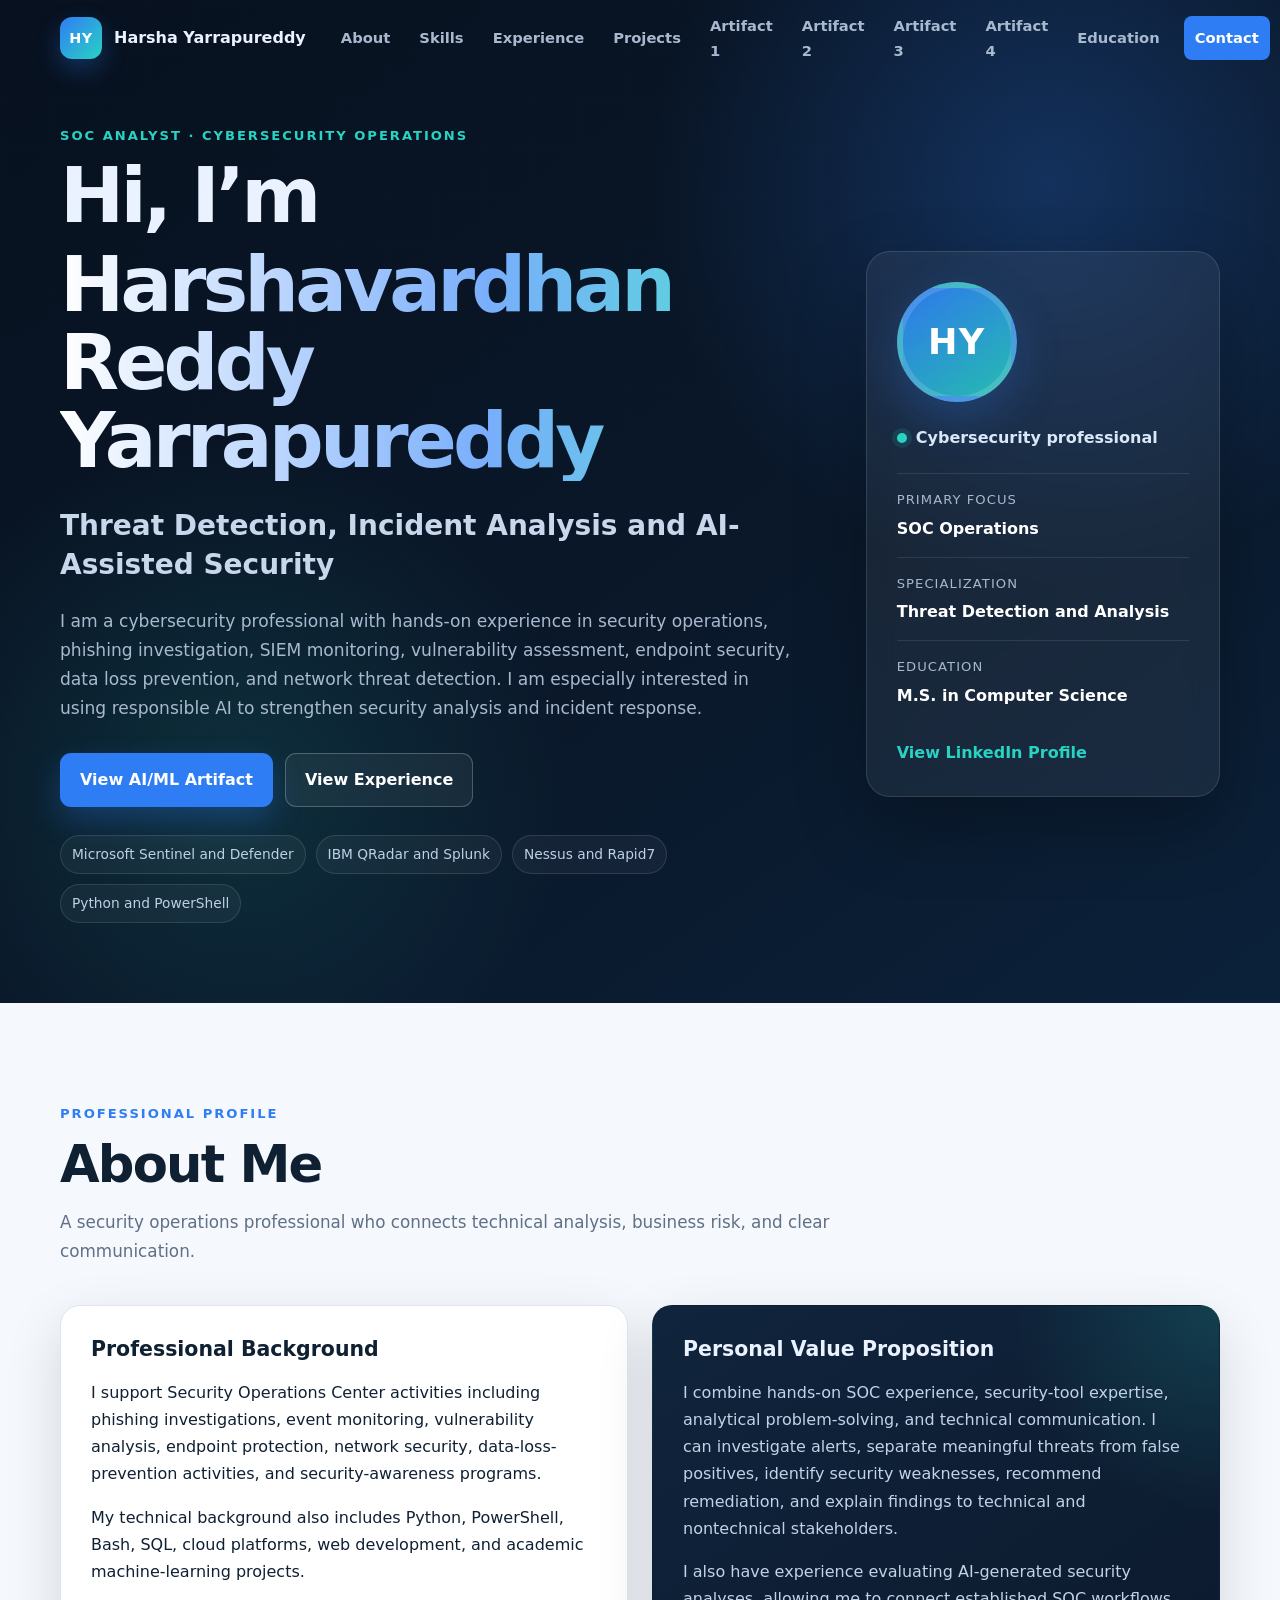
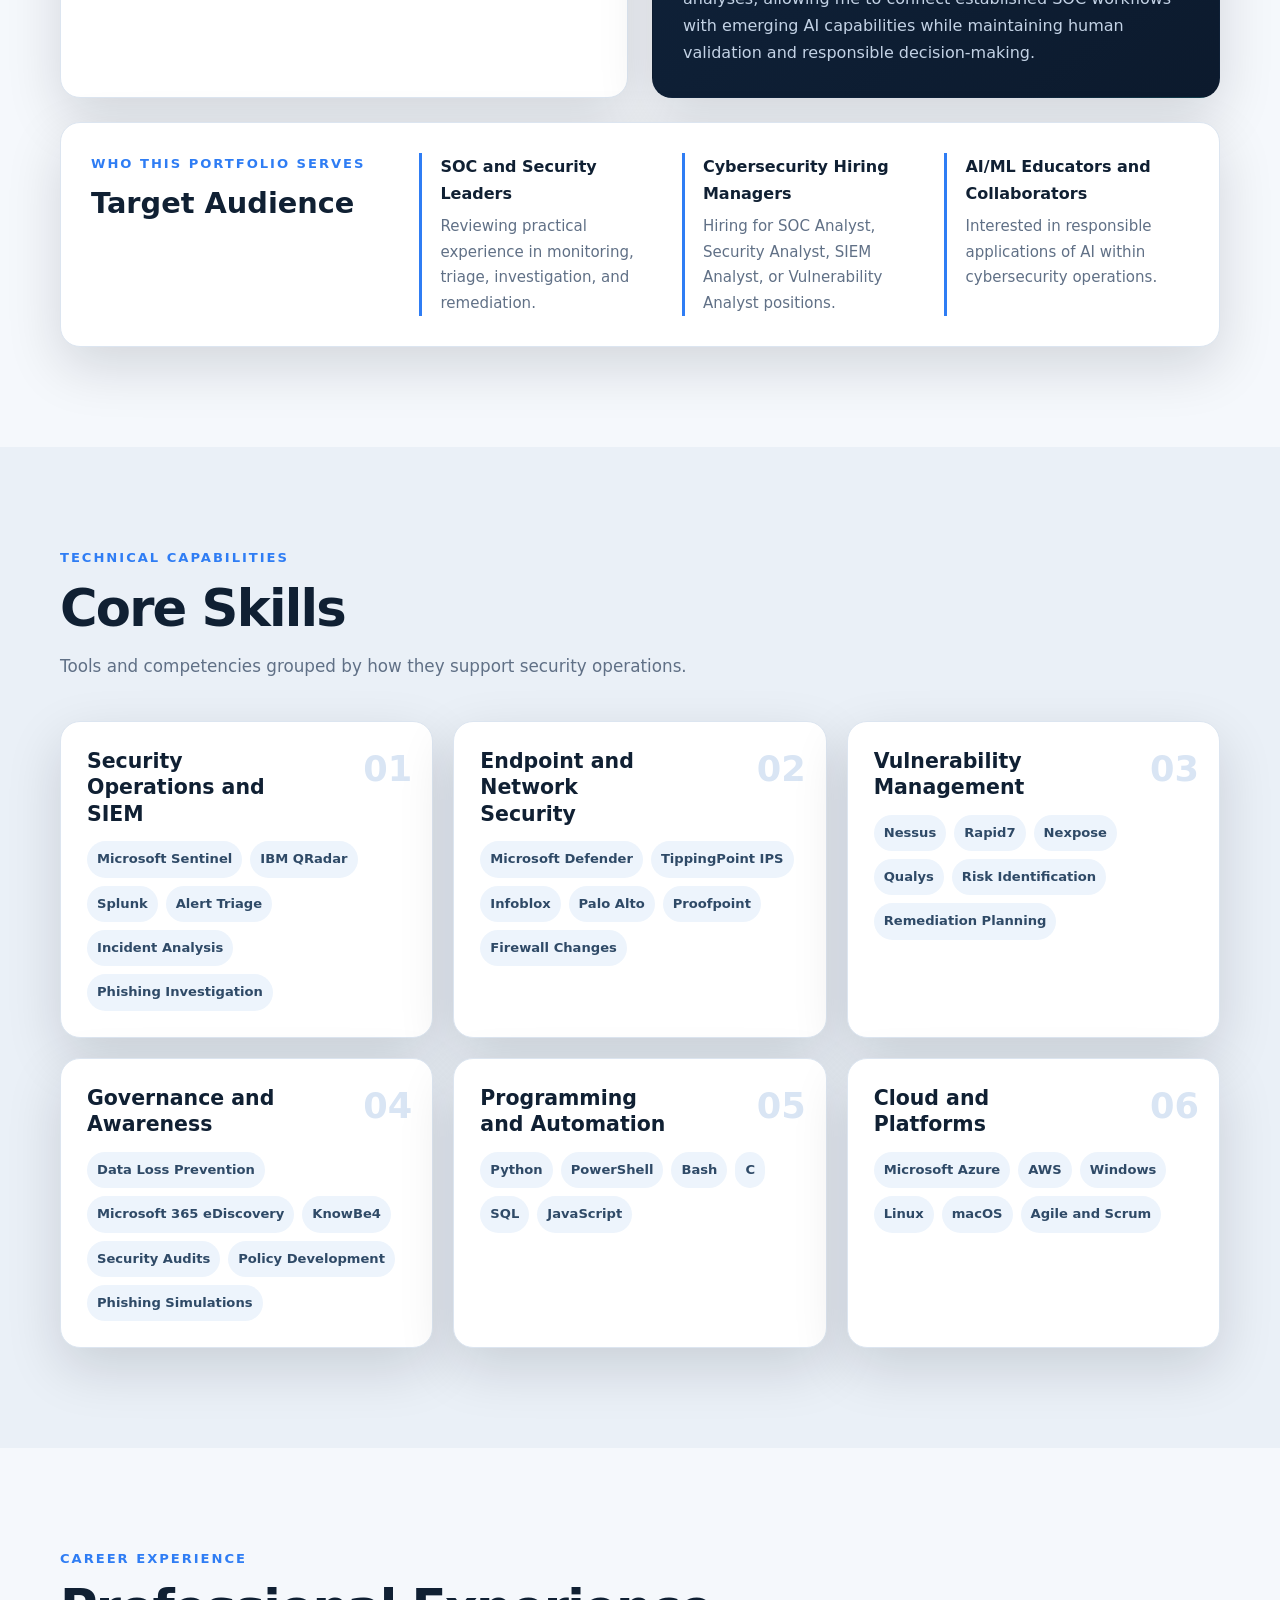
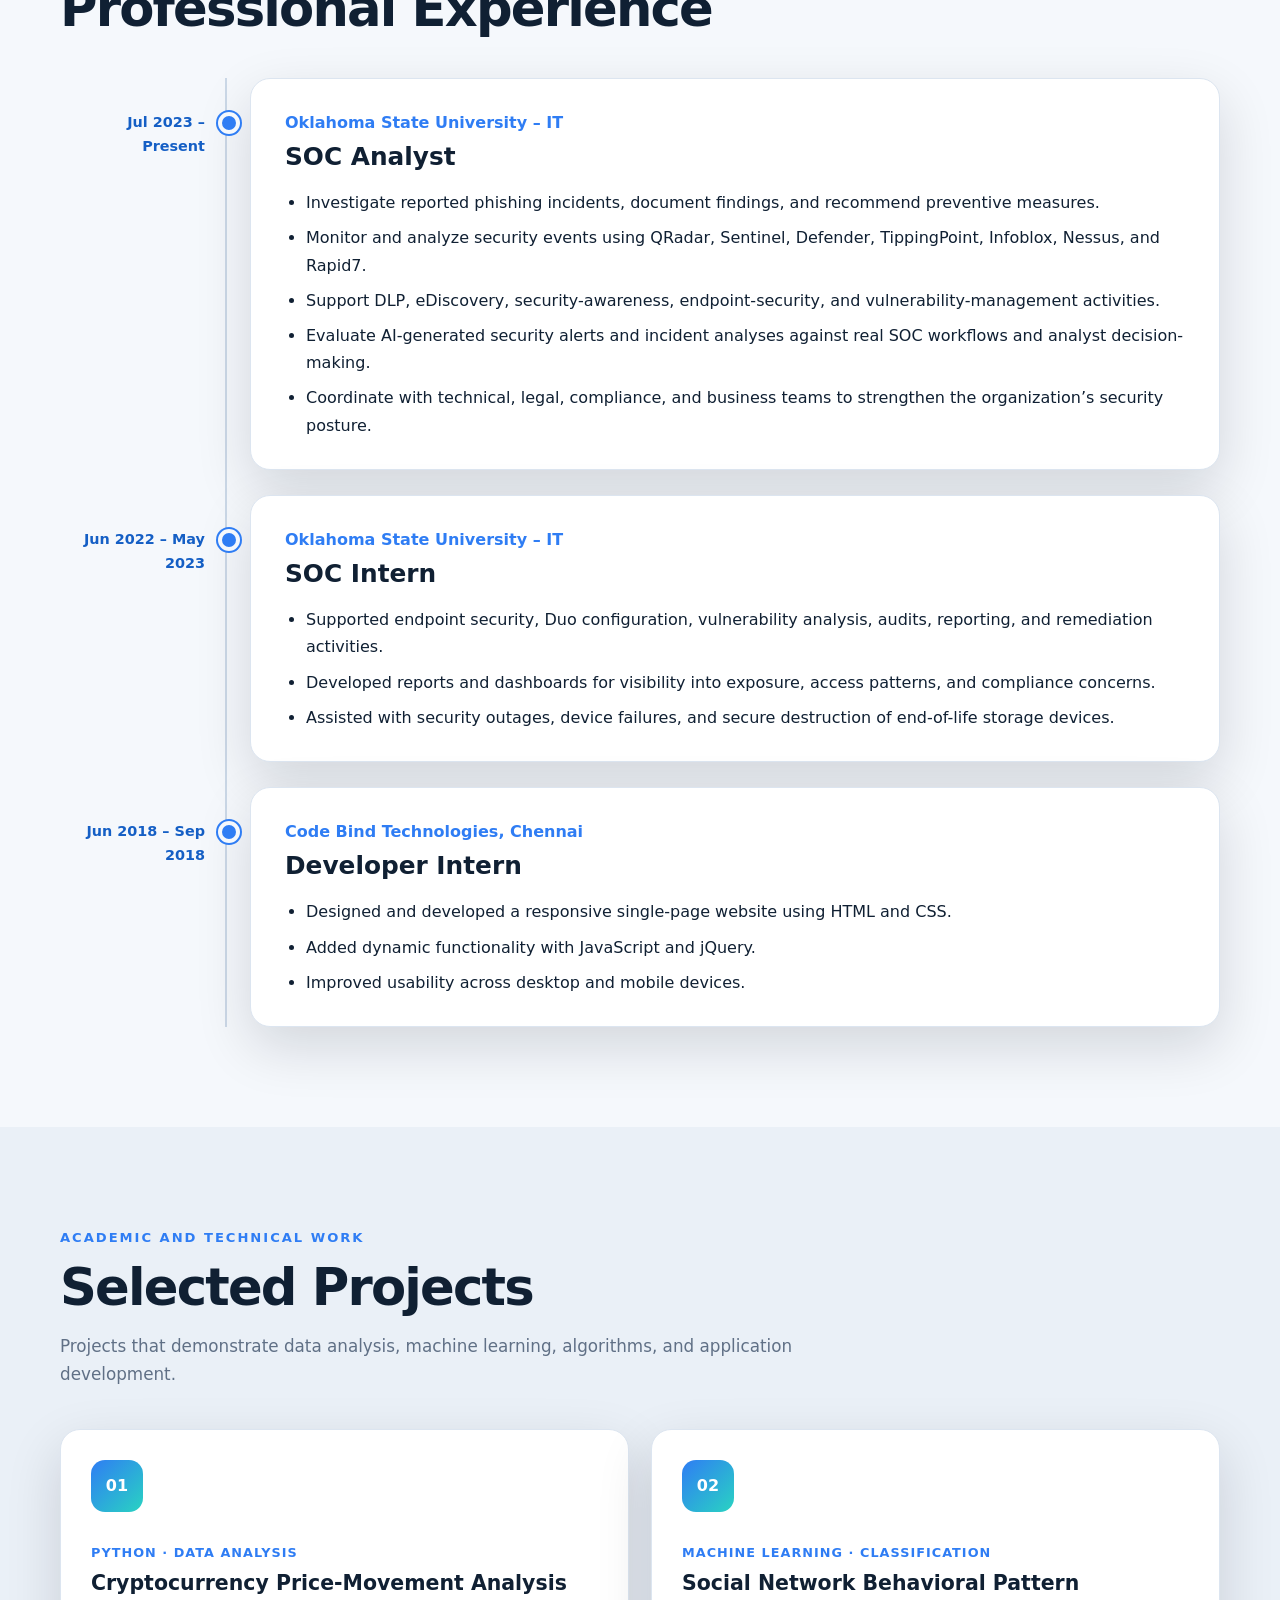
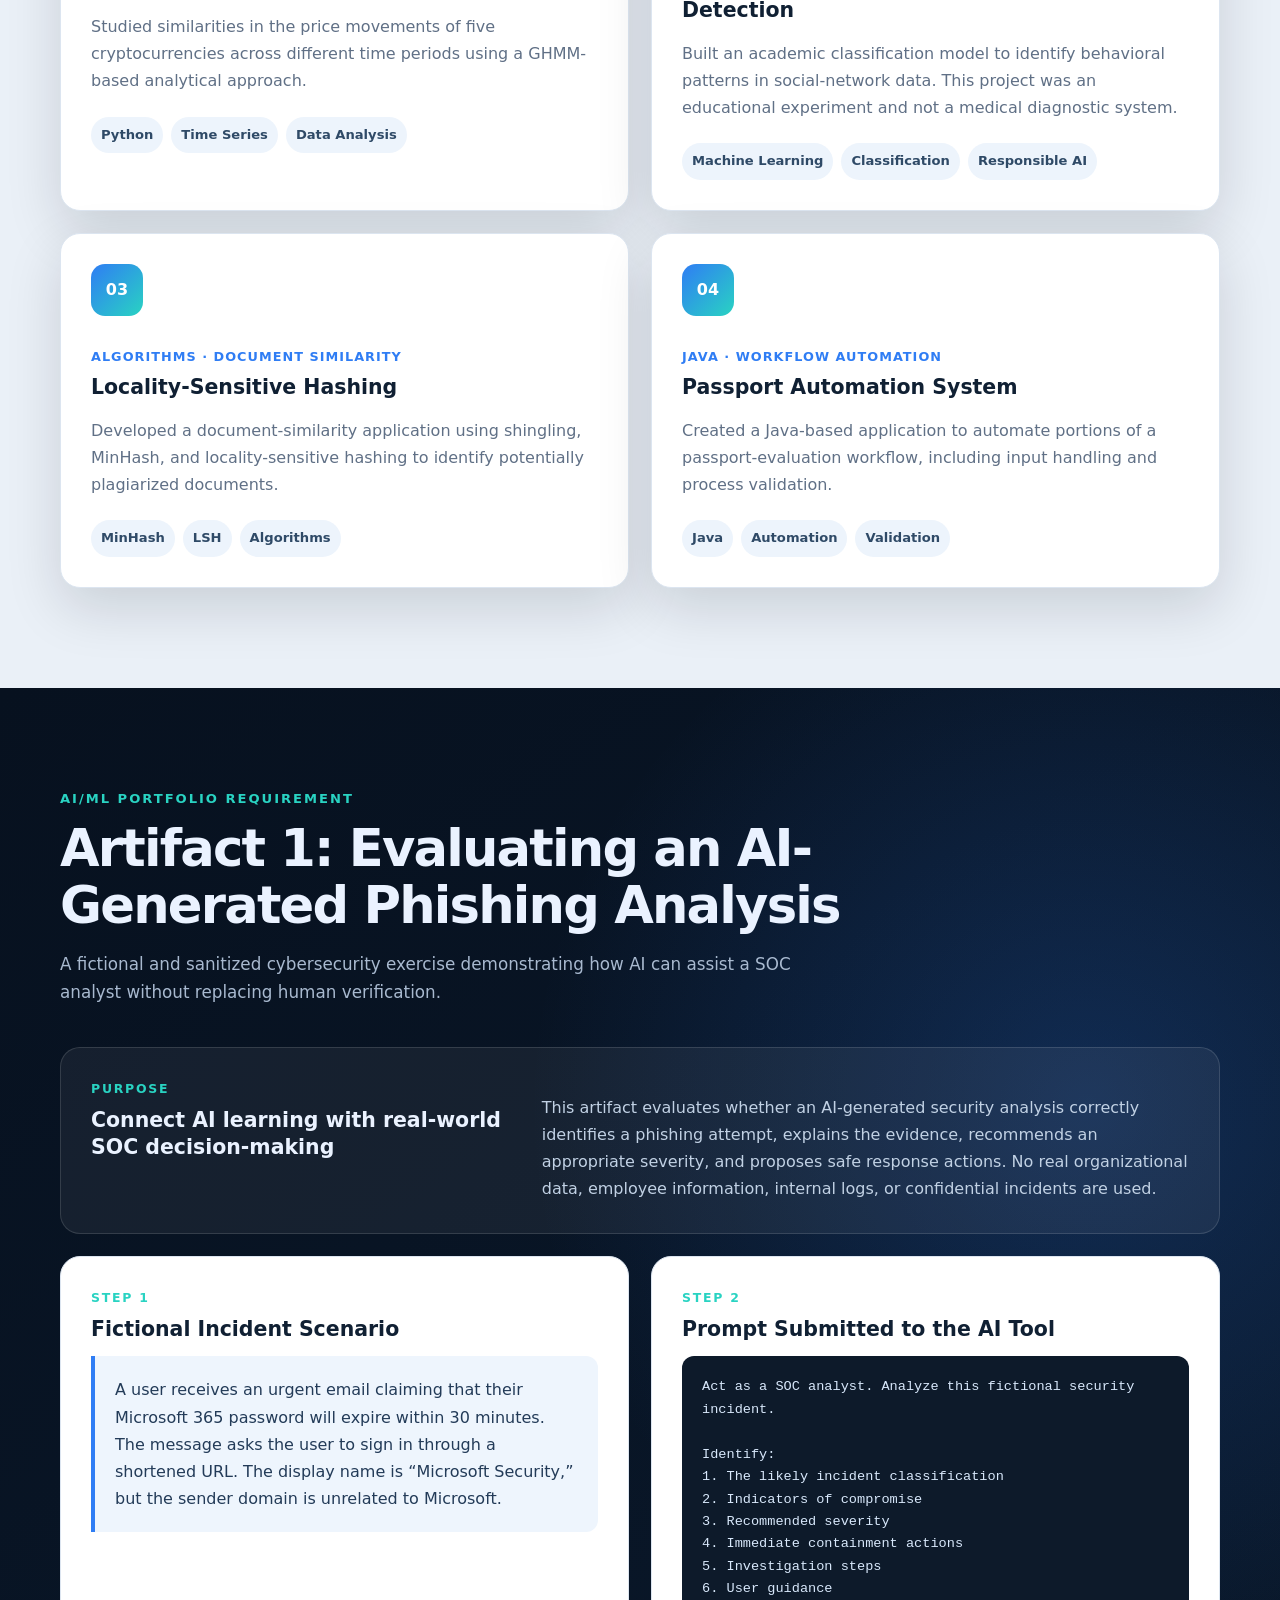
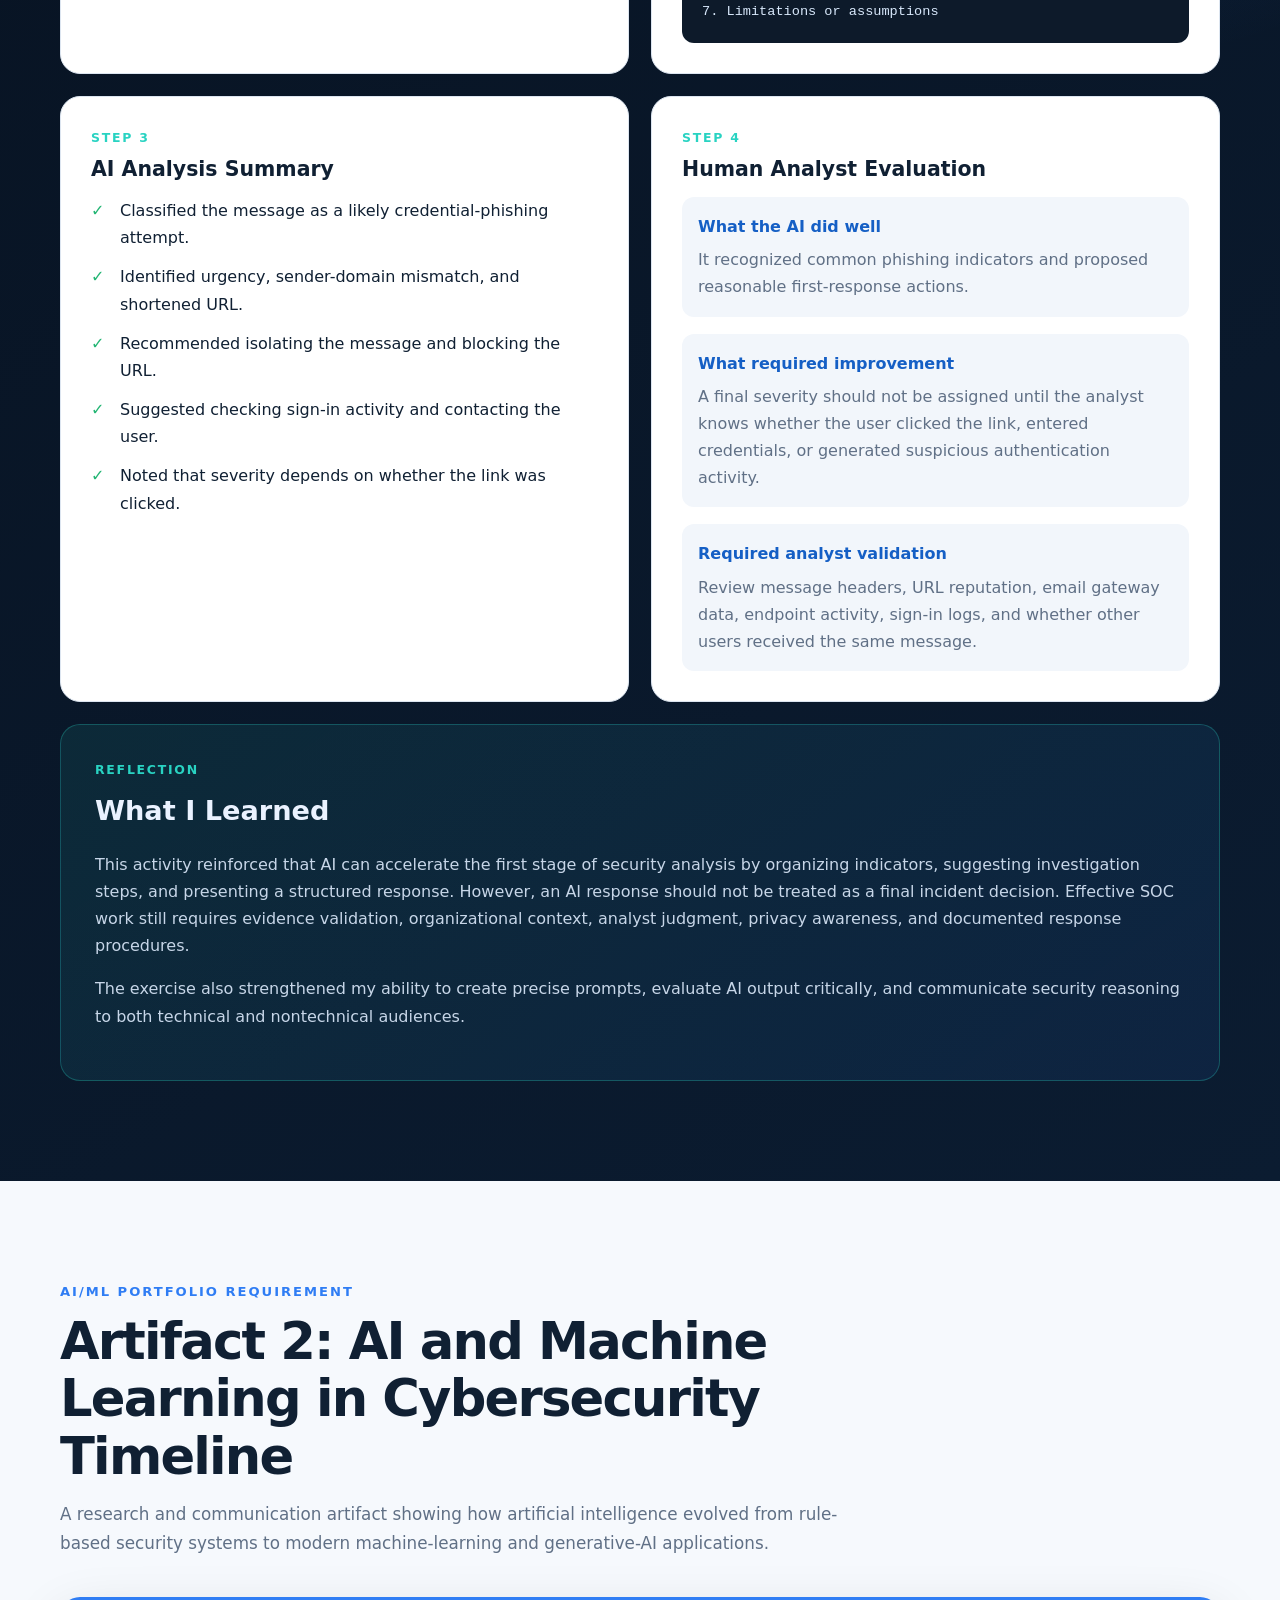
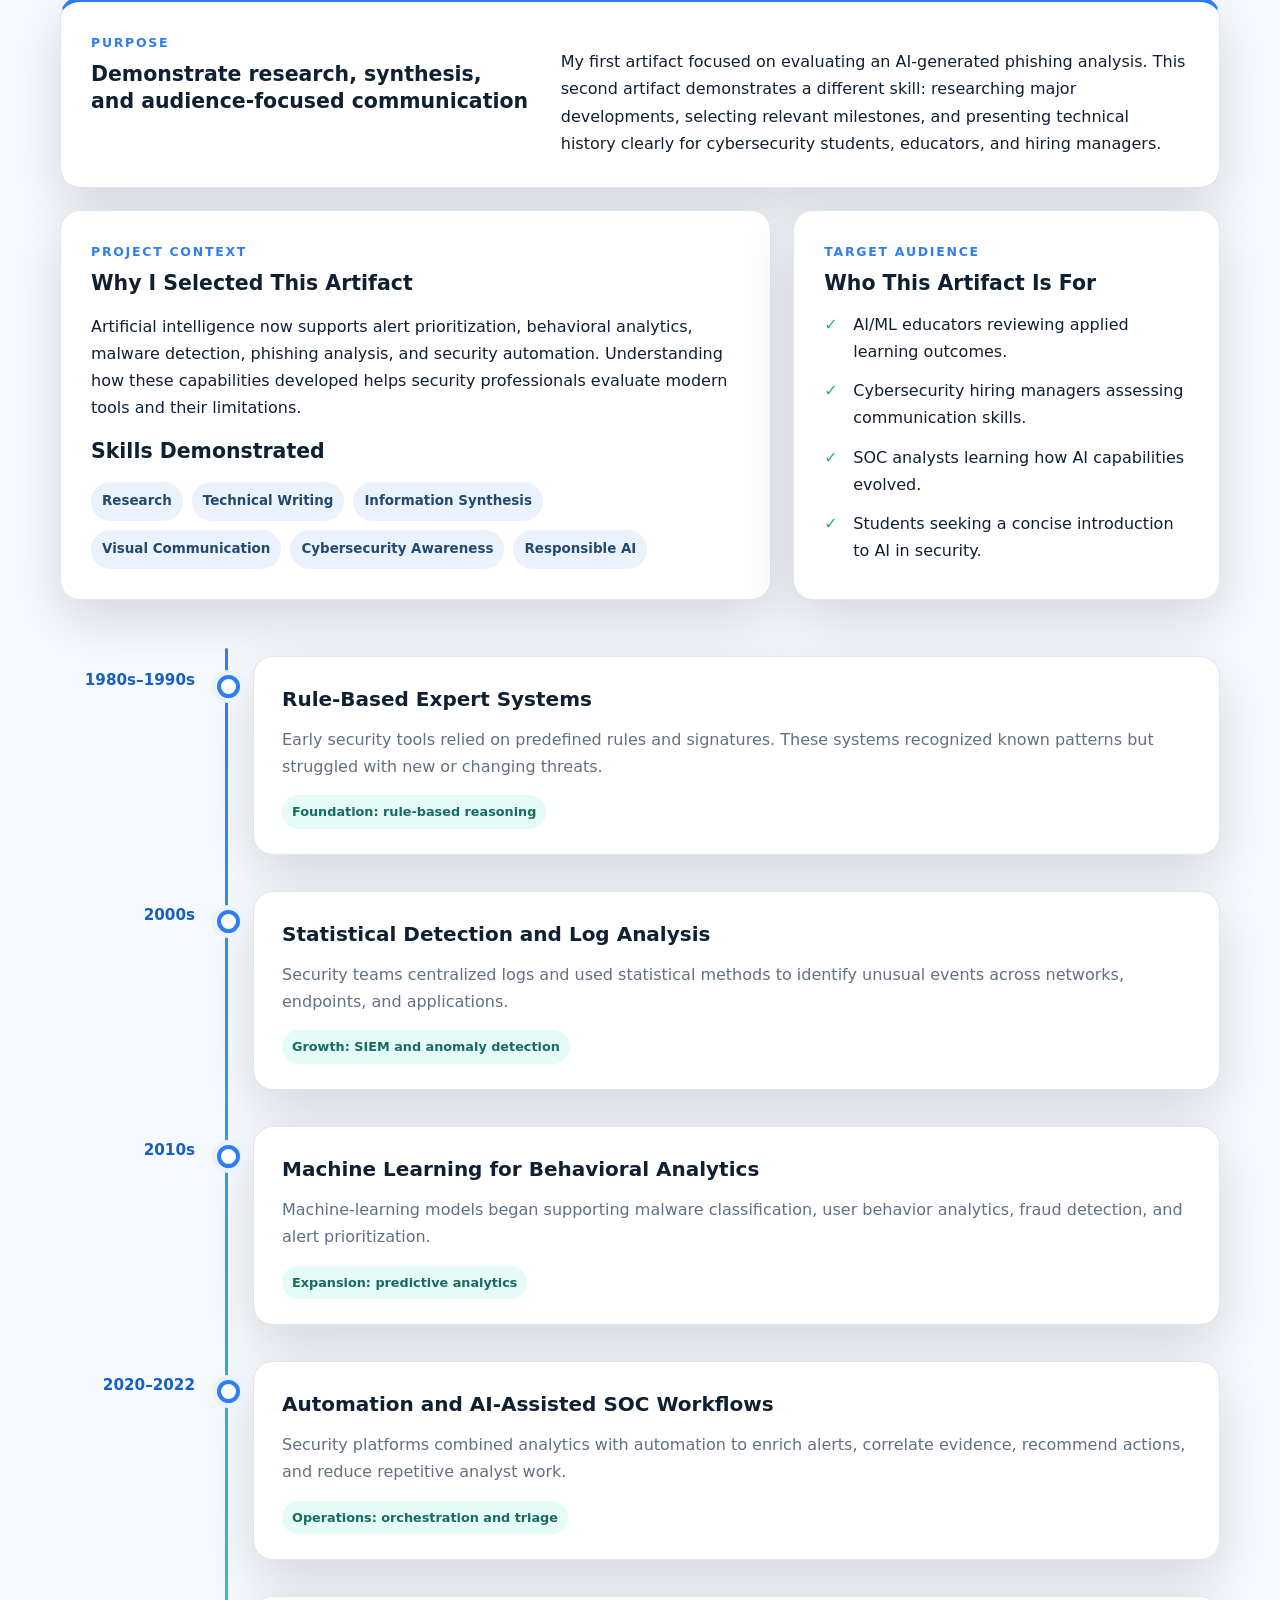
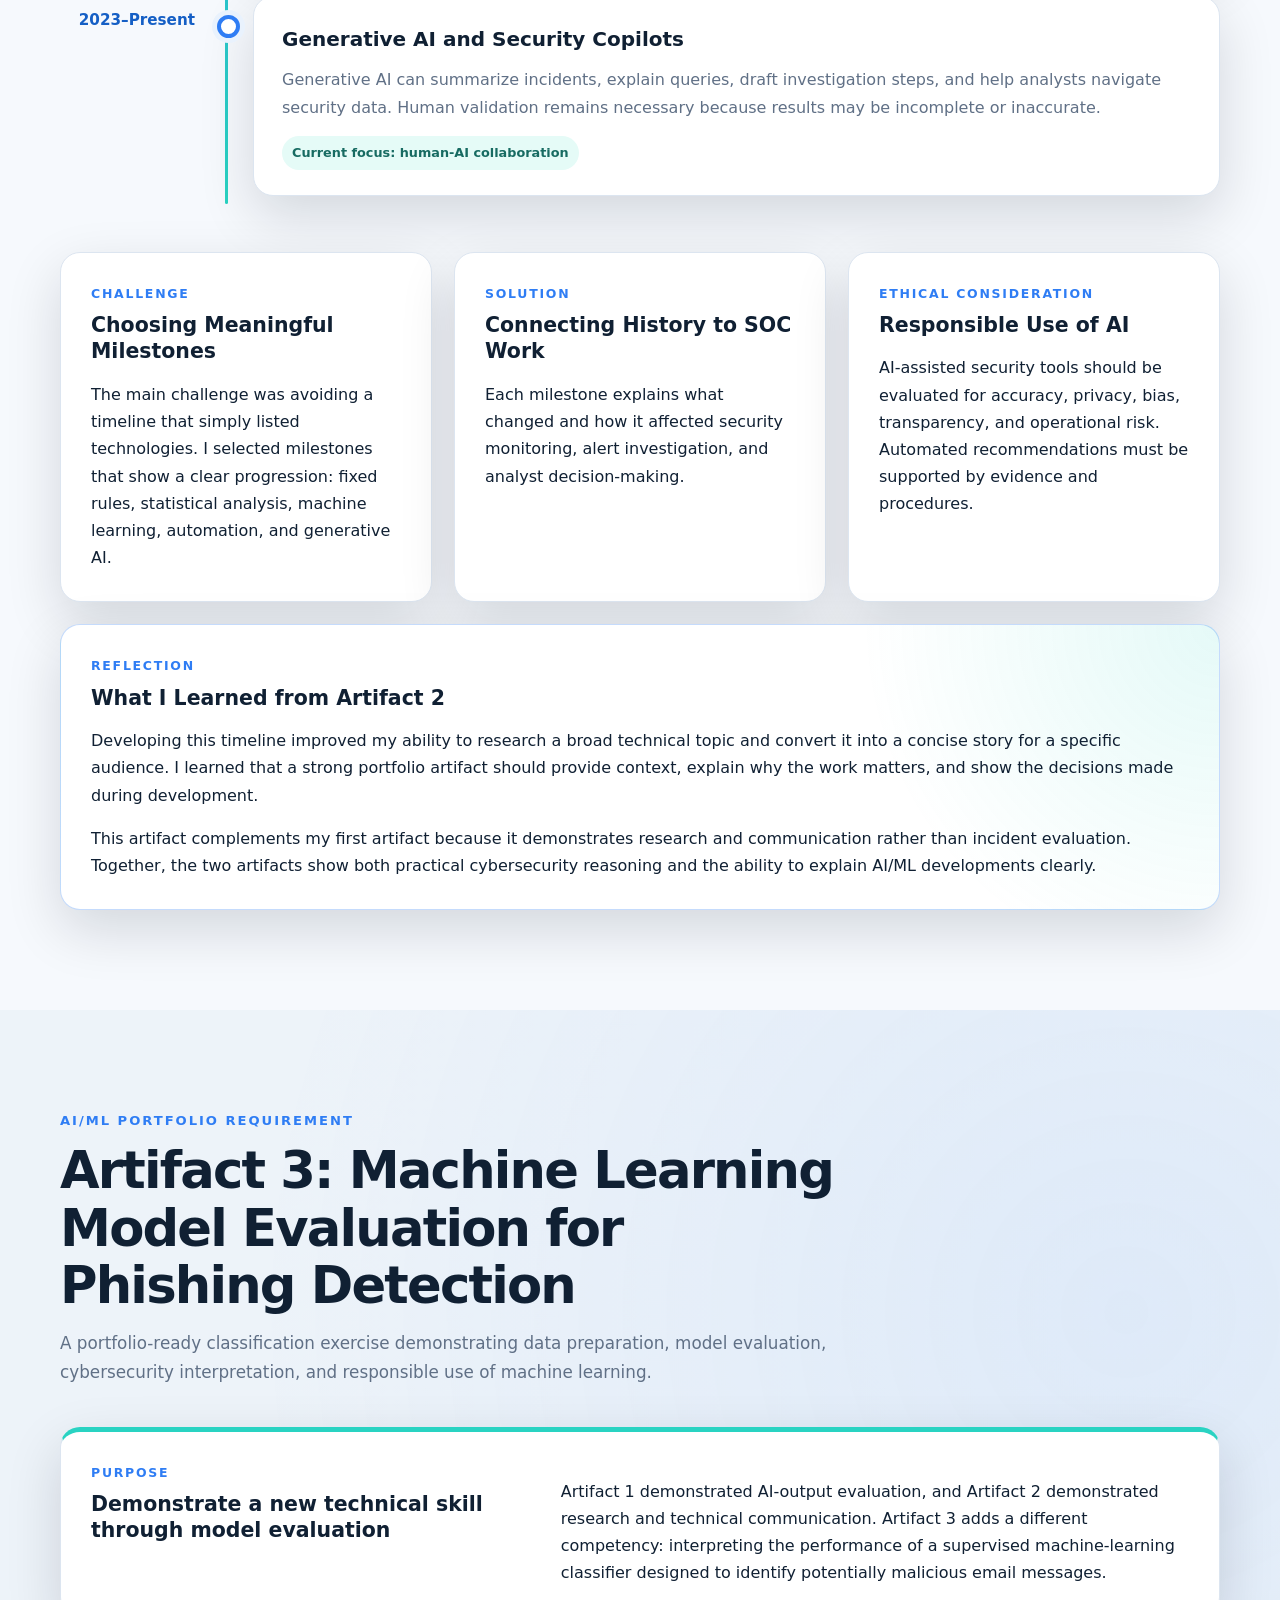
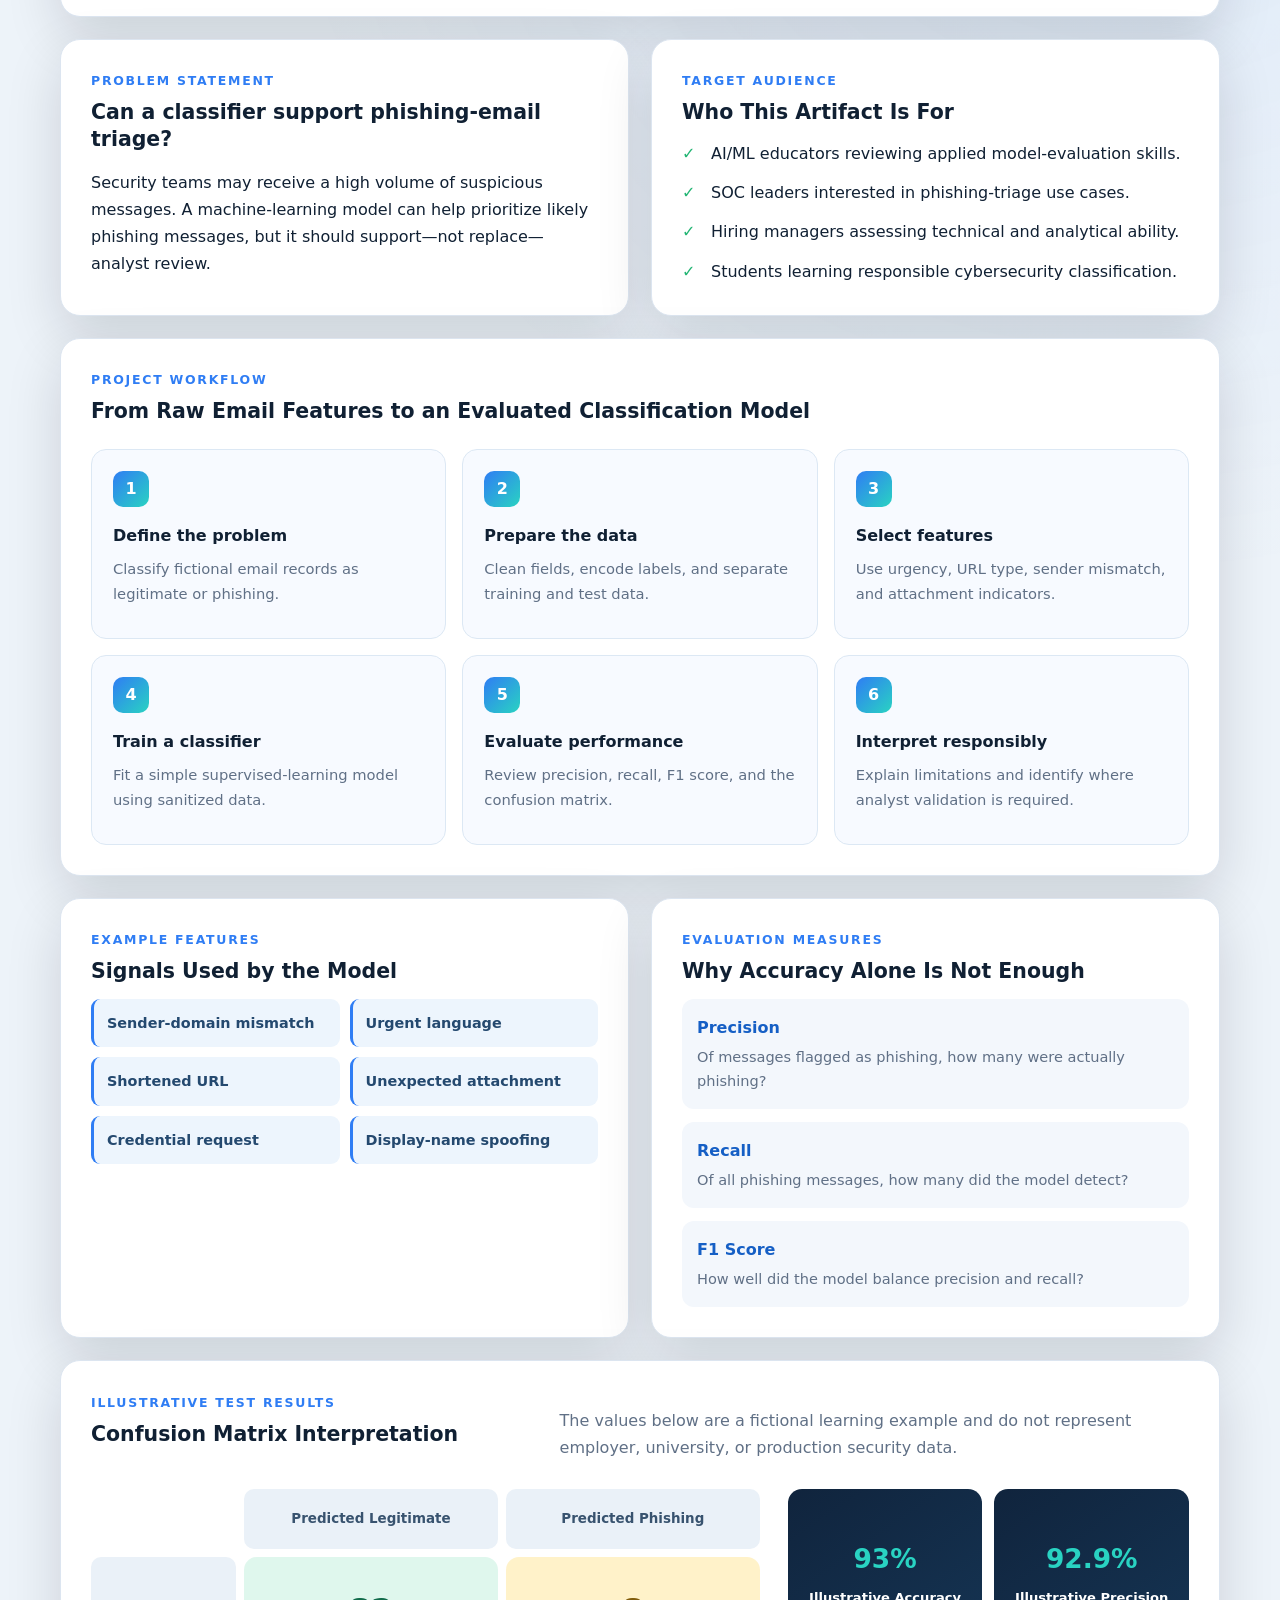
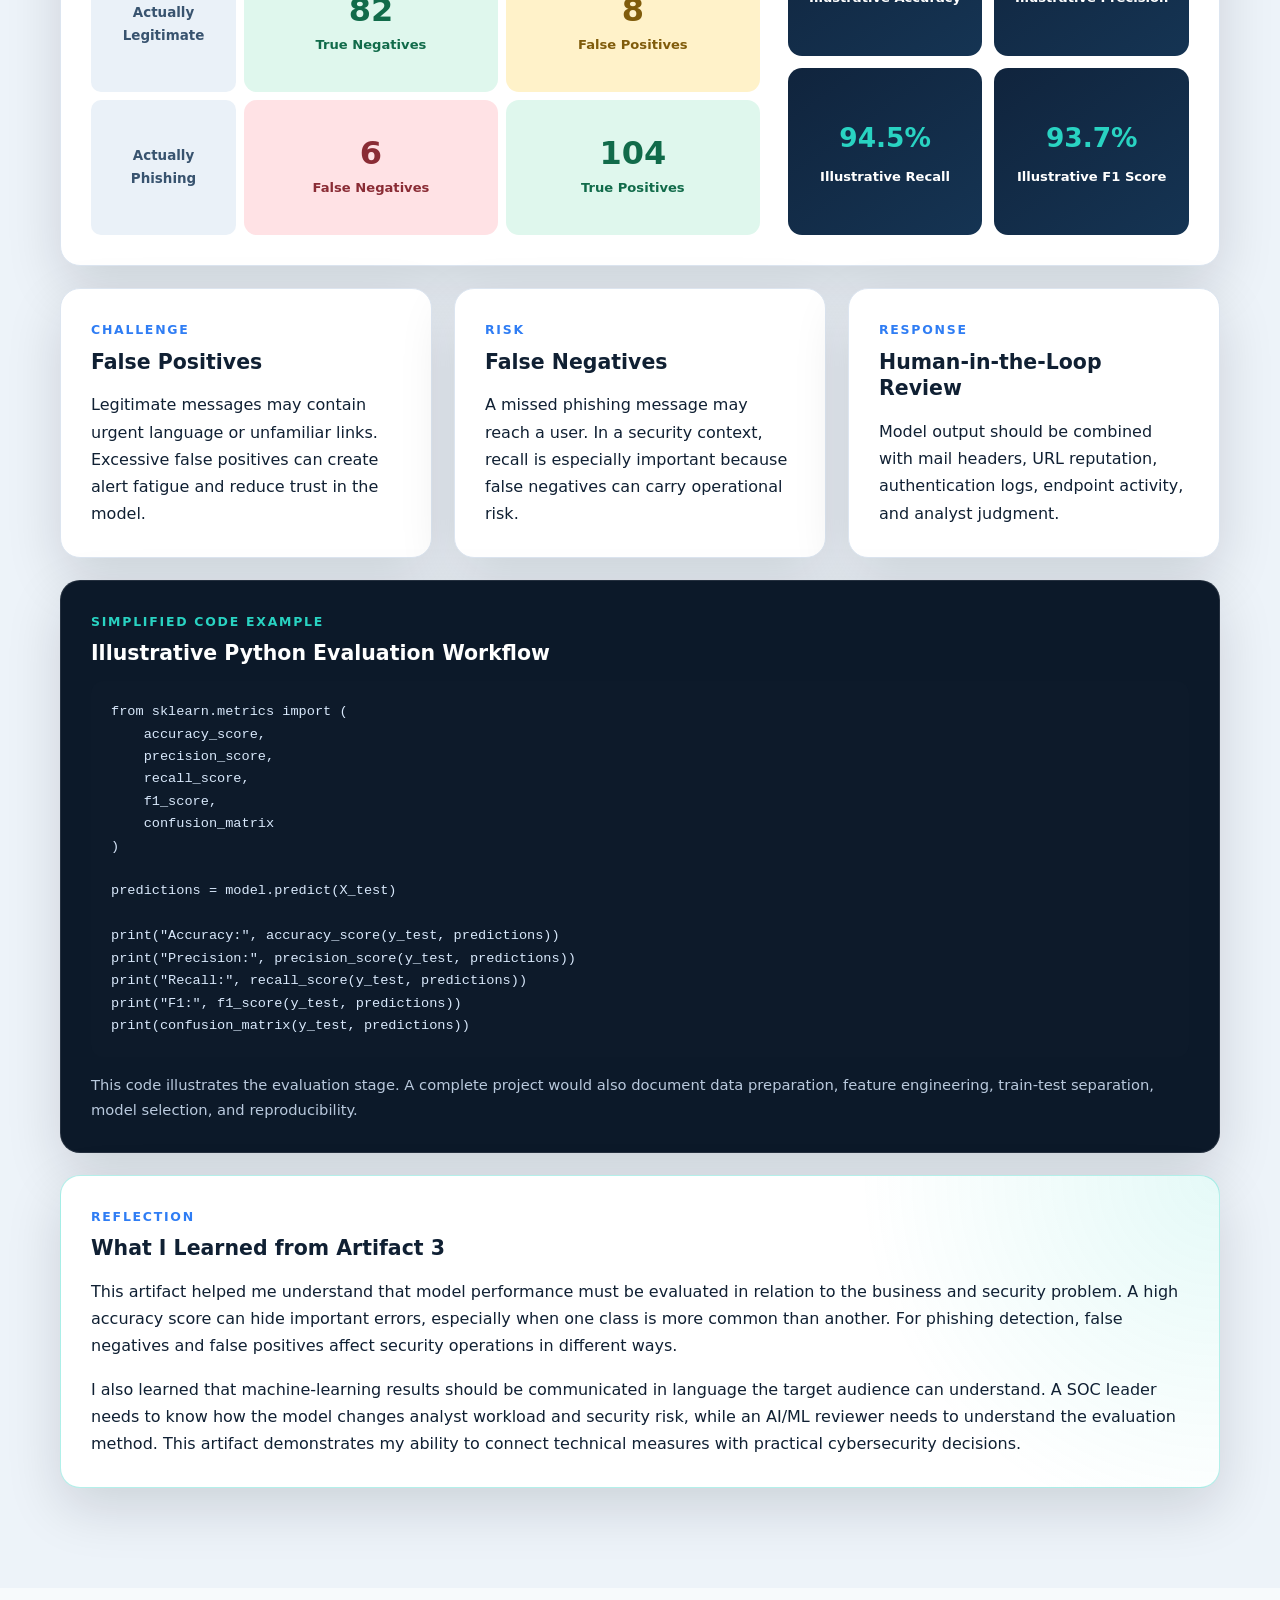
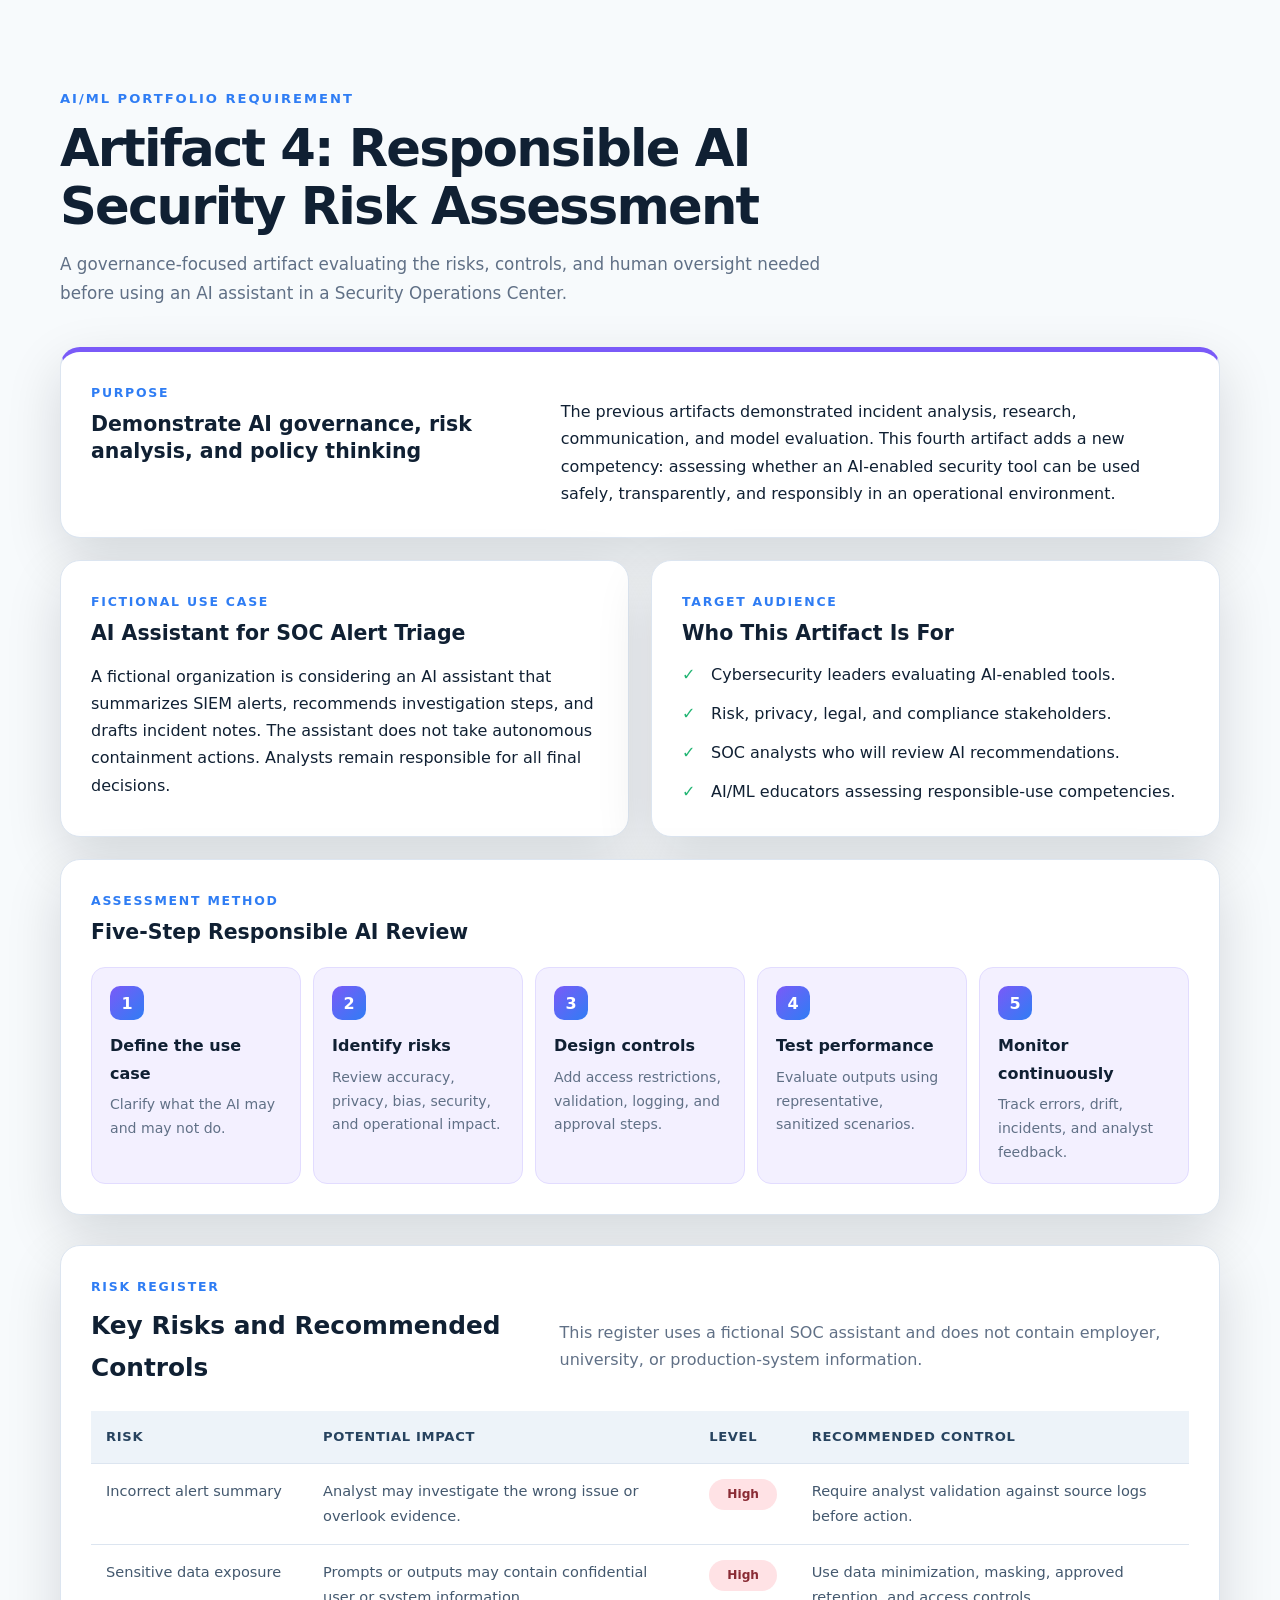
==== commit a82b7703: "Add files via upload" ====
--- a/index.html
+++ b/index.html
@@ -43,6 +43,7 @@
         <a href="#artifact1">Artifact 1</a>
         <a href="#artifact2">Artifact 2</a>
         <a href="#artifact3">Artifact 3</a>
+        <a href="#artifact4">Artifact 4</a>
         <a href="#education">Education</a>
         <a class="nav-cta" href="#contact">Contact</a>
       </div>
@@ -836,6 +837,147 @@
       </div>
     </section>
 
+
+    <section class="section artifact-four-section" id="artifact4">
+      <div class="container">
+        <div class="section-heading reveal">
+          <p class="eyebrow">AI/ML Portfolio Requirement</p>
+          <h2>Artifact 4: Responsible AI Security Risk Assessment</h2>
+          <p>
+            A governance-focused artifact evaluating the risks, controls, and
+            human oversight needed before using an AI assistant in a Security
+            Operations Center.
+          </p>
+        </div>
+
+        <article class="artifact-four-intro card reveal">
+          <div>
+            <p class="artifact-label">Purpose</p>
+            <h3>Demonstrate AI governance, risk analysis, and policy thinking</h3>
+          </div>
+          <p>
+            The previous artifacts demonstrated incident analysis, research,
+            communication, and model evaluation. This fourth artifact adds a new
+            competency: assessing whether an AI-enabled security tool can be used
+            safely, transparently, and responsibly in an operational environment.
+          </p>
+        </article>
+
+        <div class="artifact-four-overview">
+          <article class="card reveal">
+            <p class="artifact-label">Fictional Use Case</p>
+            <h3>AI Assistant for SOC Alert Triage</h3>
+            <p>
+              A fictional organization is considering an AI assistant that
+              summarizes SIEM alerts, recommends investigation steps, and drafts
+              incident notes. The assistant does not take autonomous containment
+              actions. Analysts remain responsible for all final decisions.
+            </p>
+          </article>
+
+          <article class="card reveal">
+            <p class="artifact-label">Target Audience</p>
+            <h3>Who This Artifact Is For</h3>
+            <ul class="check-list">
+              <li>Cybersecurity leaders evaluating AI-enabled tools.</li>
+              <li>Risk, privacy, legal, and compliance stakeholders.</li>
+              <li>SOC analysts who will review AI recommendations.</li>
+              <li>AI/ML educators assessing responsible-use competencies.</li>
+            </ul>
+          </article>
+        </div>
+
+        <article class="risk-process card reveal">
+          <p class="artifact-label">Assessment Method</p>
+          <h3>Five-Step Responsible AI Review</h3>
+          <div class="risk-process-grid">
+            <div><span>1</span><strong>Define the use case</strong><p>Clarify what the AI may and may not do.</p></div>
+            <div><span>2</span><strong>Identify risks</strong><p>Review accuracy, privacy, bias, security, and operational impact.</p></div>
+            <div><span>3</span><strong>Design controls</strong><p>Add access restrictions, validation, logging, and approval steps.</p></div>
+            <div><span>4</span><strong>Test performance</strong><p>Evaluate outputs using representative, sanitized scenarios.</p></div>
+            <div><span>5</span><strong>Monitor continuously</strong><p>Track errors, drift, incidents, and analyst feedback.</p></div>
+          </div>
+        </article>
+
+        <div class="risk-register reveal">
+          <div class="risk-register-heading">
+            <div>
+              <p class="artifact-label">Risk Register</p>
+              <h3>Key Risks and Recommended Controls</h3>
+            </div>
+            <p>
+              This register uses a fictional SOC assistant and does not contain
+              employer, university, or production-system information.
+            </p>
+          </div>
+
+          <div class="risk-table-wrap">
+            <table class="risk-table">
+              <thead>
+                <tr><th>Risk</th><th>Potential Impact</th><th>Level</th><th>Recommended Control</th></tr>
+              </thead>
+              <tbody>
+                <tr><td>Incorrect alert summary</td><td>Analyst may investigate the wrong issue or overlook evidence.</td><td><span class="risk-level high">High</span></td><td>Require analyst validation against source logs before action.</td></tr>
+                <tr><td>Sensitive data exposure</td><td>Prompts or outputs may contain confidential user or system information.</td><td><span class="risk-level high">High</span></td><td>Use data minimization, masking, approved retention, and access controls.</td></tr>
+                <tr><td>Automation bias</td><td>Analysts may trust confident AI wording without sufficient review.</td><td><span class="risk-level medium">Medium</span></td><td>Display uncertainty, require evidence citations, and train analysts.</td></tr>
+                <tr><td>Uneven performance</td><td>The tool may work better for common alerts than unusual attacks.</td><td><span class="risk-level medium">Medium</span></td><td>Test across diverse scenarios and monitor performance by alert type.</td></tr>
+                <tr><td>Prompt injection or malicious input</td><td>Adversarial content may influence the assistant's recommendations.</td><td><span class="risk-level high">High</span></td><td>Sanitize inputs, isolate untrusted content, apply guardrails, and log activity.</td></tr>
+                <tr><td>Weak accountability</td><td>It may be unclear who approved an action or changed a conclusion.</td><td><span class="risk-level medium">Medium</span></td><td>Maintain audit logs and assign a named human decision owner.</td></tr>
+              </tbody>
+            </table>
+          </div>
+        </div>
+
+        <div class="control-grid">
+          <article class="card reveal"><p class="artifact-label">Control Area 1</p><h3>Human Oversight</h3><p>AI recommendations must remain advisory. Analysts verify evidence, set severity, approve containment, and document the final decision.</p></article>
+          <article class="card reveal"><p class="artifact-label">Control Area 2</p><h3>Privacy and Data Handling</h3><p>Only necessary, authorized, and sanitized data should be processed. Retention and sharing must follow organizational policy.</p></article>
+          <article class="card reveal"><p class="artifact-label">Control Area 3</p><h3>Security and Access</h3><p>Use least privilege, strong authentication, input controls, change management, logging, and periodic access review.</p></article>
+          <article class="card reveal"><p class="artifact-label">Control Area 4</p><h3>Transparency</h3><p>The assistant should distinguish facts from assumptions, show supporting evidence, and communicate uncertainty clearly.</p></article>
+          <article class="card reveal"><p class="artifact-label">Control Area 5</p><h3>Testing and Monitoring</h3><p>Track accuracy, false guidance, latency, analyst overrides, user feedback, drift, and security incidents.</p></article>
+          <article class="card reveal"><p class="artifact-label">Control Area 6</p><h3>Incident and Exit Planning</h3><p>Define how to disable the tool, investigate harmful outputs, notify stakeholders, and return to manual workflows.</p></article>
+        </div>
+
+        <article class="decision-card card reveal">
+          <div>
+            <p class="artifact-label">Recommendation</p>
+            <h3>Conditional Pilot Approval</h3>
+          </div>
+          <div>
+            <p>
+              The fictional AI assistant should be approved only for a limited
+              pilot using sanitized, nonproduction scenarios. It should not be
+              allowed to block accounts, isolate devices, or close incidents
+              automatically.
+            </p>
+            <ul class="check-list">
+              <li>Human review is mandatory for every recommendation.</li>
+              <li>All prompts, outputs, overrides, and decisions are logged.</li>
+              <li>Privacy and security teams approve data handling.</li>
+              <li>Success criteria and stop conditions are defined before launch.</li>
+            </ul>
+          </div>
+        </article>
+
+        <article class="artifact-four-reflection card reveal">
+          <p class="artifact-label">Reflection</p>
+          <h3>What I Learned from Artifact 4</h3>
+          <p>
+            This artifact helped me understand that technical capability alone
+            does not make an AI system ready for professional use. A useful tool
+            must also be evaluated for privacy, security, reliability,
+            transparency, accountability, and operational impact.
+          </p>
+          <p>
+            I also learned how to translate broad ethical concerns into practical
+            controls such as least privilege, audit logging, data minimization,
+            human approval, performance monitoring, and incident-response plans.
+            This artifact demonstrates my ability to connect AI governance with
+            real cybersecurity operations and risk-management decisions.
+          </p>
+        </article>
+      </div>
+    </section>
+
     <section class="section section-alt" id="education">
       <div class="container">
         <div class="section-heading reveal">
--- a/styles.css
+++ b/styles.css
@@ -1260,3 +1260,34 @@
 
 /* Artifact 3 */
 .artifact-three-section{background:radial-gradient(circle at 88% 8%,rgba(47,125,244,.08),transparent 24%),#edf3f9}.artifact-three-intro{display:grid;grid-template-columns:.7fr 1fr;gap:30px;margin-bottom:22px;border-top:5px solid var(--accent)}.artifact-three-overview,.artifact-three-grid{display:grid;grid-template-columns:repeat(2,minmax(0,1fr));gap:22px;margin-bottom:22px}.workflow-card{margin-bottom:22px}.workflow-steps{display:grid;grid-template-columns:repeat(3,minmax(0,1fr));gap:16px;margin-top:24px}.workflow-step{min-height:190px;padding:21px;border:1px solid #dce8f4;background:#f7faff;border-radius:15px}.workflow-step>span{width:36px;height:36px;display:grid;place-items:center;margin-bottom:15px;color:#fff;background:linear-gradient(135deg,var(--primary),var(--accent));border-radius:10px;font-weight:850}.workflow-step strong{display:block;margin-bottom:7px}.workflow-step p{margin:0;color:var(--muted);font-size:.92rem}.feature-list{display:grid;grid-template-columns:repeat(2,minmax(0,1fr));gap:10px}.feature-list span{padding:12px 13px;color:#24496f;background:#edf5fd;border-left:3px solid var(--primary);border-radius:9px;font-size:.9rem;font-weight:700}.metric-list{display:grid;gap:13px}.metric-list>div{padding:15px;background:#f3f7fc;border-radius:12px}.metric-list strong{color:var(--primary-dark)}.metric-list p{margin:4px 0 0;color:var(--muted);font-size:.91rem}.results-card{margin-bottom:22px}.results-heading{display:grid;grid-template-columns:.7fr 1fr;gap:28px;align-items:end;margin-bottom:28px}.results-heading>p{color:var(--muted)}.confusion-layout{display:grid;grid-template-columns:minmax(0,1.25fr) minmax(240px,.75fr);gap:28px}.confusion-matrix{display:grid;grid-template-columns:145px repeat(2,minmax(120px,1fr));gap:8px}.matrix-label{display:grid;place-items:center;min-height:60px;padding:10px;color:#38536f;background:#eaf1f8;border-radius:10px;font-size:.84rem;font-weight:750;text-align:center}.matrix-empty{min-height:60px}.matrix-cell{min-height:135px;display:grid;place-items:center;align-content:center;padding:15px;border-radius:13px;text-align:center}.matrix-cell strong{font-size:2rem;line-height:1}.matrix-cell span{margin-top:8px;font-size:.82rem;font-weight:700}.matrix-good{color:#116b4a;background:#dff7ed}.matrix-warning{color:#805c0b;background:#fff2c9}.matrix-danger{color:#8a2c35;background:#ffe2e5}.result-summary{display:grid;grid-template-columns:repeat(2,minmax(0,1fr));gap:12px}.result-summary>div{display:grid;place-items:center;align-content:center;min-height:120px;padding:15px;color:#fff;background:linear-gradient(145deg,#10243d,#153453);border-radius:14px;text-align:center}.result-value{display:block;color:var(--accent);font-size:1.65rem;font-weight:900}.result-summary strong{margin-top:5px;font-size:.82rem}.three-cards{grid-template-columns:repeat(3,minmax(0,1fr))}.code-sample-card{margin-bottom:22px;background:#0c1929;border-color:rgba(255,255,255,.1);color:var(--text-light)}.code-sample-card h3{color:#fff}.code-sample-card .artifact-label{color:var(--accent)}.code-note{color:#b9c9dd;font-size:.92rem}.artifact-three-reflection{border:1px solid rgba(41,211,194,.35);background:radial-gradient(circle at top right,rgba(41,211,194,.12),transparent 30%),#fff}@media(max-width:1000px){.artifact-three-intro,.results-heading,.confusion-layout{grid-template-columns:1fr}.workflow-steps{grid-template-columns:repeat(2,minmax(0,1fr))}.three-cards{grid-template-columns:1fr}}@media(max-width:760px){.artifact-three-overview,.artifact-three-grid,.workflow-steps{grid-template-columns:1fr}.feature-list{grid-template-columns:1fr}.confusion-matrix{grid-template-columns:100px repeat(2,minmax(90px,1fr));gap:5px}.matrix-label{min-height:52px;padding:7px;font-size:.72rem}.matrix-cell{min-height:105px;padding:8px}.matrix-cell strong{font-size:1.5rem}.matrix-cell span{font-size:.69rem}.result-summary{grid-template-columns:1fr 1fr}}
+
+
+/* Artifact 4 */
+.artifact-four-section { background: #f7fafc; }
+.artifact-four-intro { display:grid; grid-template-columns:.7fr 1fr; gap:30px; margin-bottom:22px; border-top:5px solid #7a5af8; }
+.artifact-four-overview { display:grid; grid-template-columns:repeat(2,minmax(0,1fr)); gap:22px; margin-bottom:22px; }
+.risk-process { margin-bottom:28px; }
+.risk-process-grid { display:grid; grid-template-columns:repeat(5,minmax(0,1fr)); gap:12px; margin-top:22px; }
+.risk-process-grid>div { padding:18px; background:#f3f0ff; border:1px solid #e2dcff; border-radius:14px; }
+.risk-process-grid span { width:34px; height:34px; display:grid; place-items:center; margin-bottom:12px; color:white; background:linear-gradient(135deg,#7a5af8,var(--primary)); border-radius:10px; font-weight:850; }
+.risk-process-grid strong { display:block; margin-bottom:6px; }
+.risk-process-grid p { margin:0; color:var(--muted); font-size:.88rem; }
+.risk-register { margin:30px 0; padding:30px; background:white; border:1px solid var(--border); border-radius:var(--radius); box-shadow:var(--shadow); }
+.risk-register-heading { display:grid; grid-template-columns:.7fr 1fr; gap:28px; align-items:end; margin-bottom:22px; }
+.risk-register-heading h3 { margin:0; font-size:1.55rem; }
+.risk-register-heading>p { color:var(--muted); }
+.risk-table-wrap { overflow-x:auto; }
+.risk-table { width:100%; border-collapse:collapse; min-width:850px; }
+.risk-table th,.risk-table td { padding:15px; border-bottom:1px solid var(--border); text-align:left; vertical-align:top; }
+.risk-table th { color:#27435f; background:#edf3f9; font-size:.82rem; text-transform:uppercase; letter-spacing:.05em; }
+.risk-table td { color:#43586e; font-size:.91rem; }
+.risk-level { display:inline-block; min-width:68px; padding:5px 9px; border-radius:999px; font-size:.76rem; font-weight:850; text-align:center; }
+.risk-level.high { color:#8a2c35; background:#ffe2e5; }
+.risk-level.medium { color:#805c0b; background:#fff2c9; }
+.control-grid { display:grid; grid-template-columns:repeat(3,minmax(0,1fr)); gap:22px; margin-bottom:22px; }
+.decision-card { display:grid; grid-template-columns:.55fr 1fr; gap:30px; margin-bottom:22px; color:var(--text-light); background:linear-gradient(145deg,#16213d,#172b4d); border-color:transparent; }
+.decision-card p,.decision-card li { color:#c6d4e7; }
+.decision-card .artifact-label { color:#b9a8ff; }
+.artifact-four-reflection { border:1px solid rgba(122,90,248,.35); background:radial-gradient(circle at top right,rgba(122,90,248,.12),transparent 30%),white; }
+@media(max-width:1000px){.artifact-four-intro,.risk-register-heading,.decision-card{grid-template-columns:1fr}.risk-process-grid{grid-template-columns:repeat(3,minmax(0,1fr))}.control-grid{grid-template-columns:repeat(2,minmax(0,1fr))}}
+@media(max-width:760px){.artifact-four-overview,.risk-process-grid,.control-grid{grid-template-columns:1fr}.risk-register{padding:20px}}
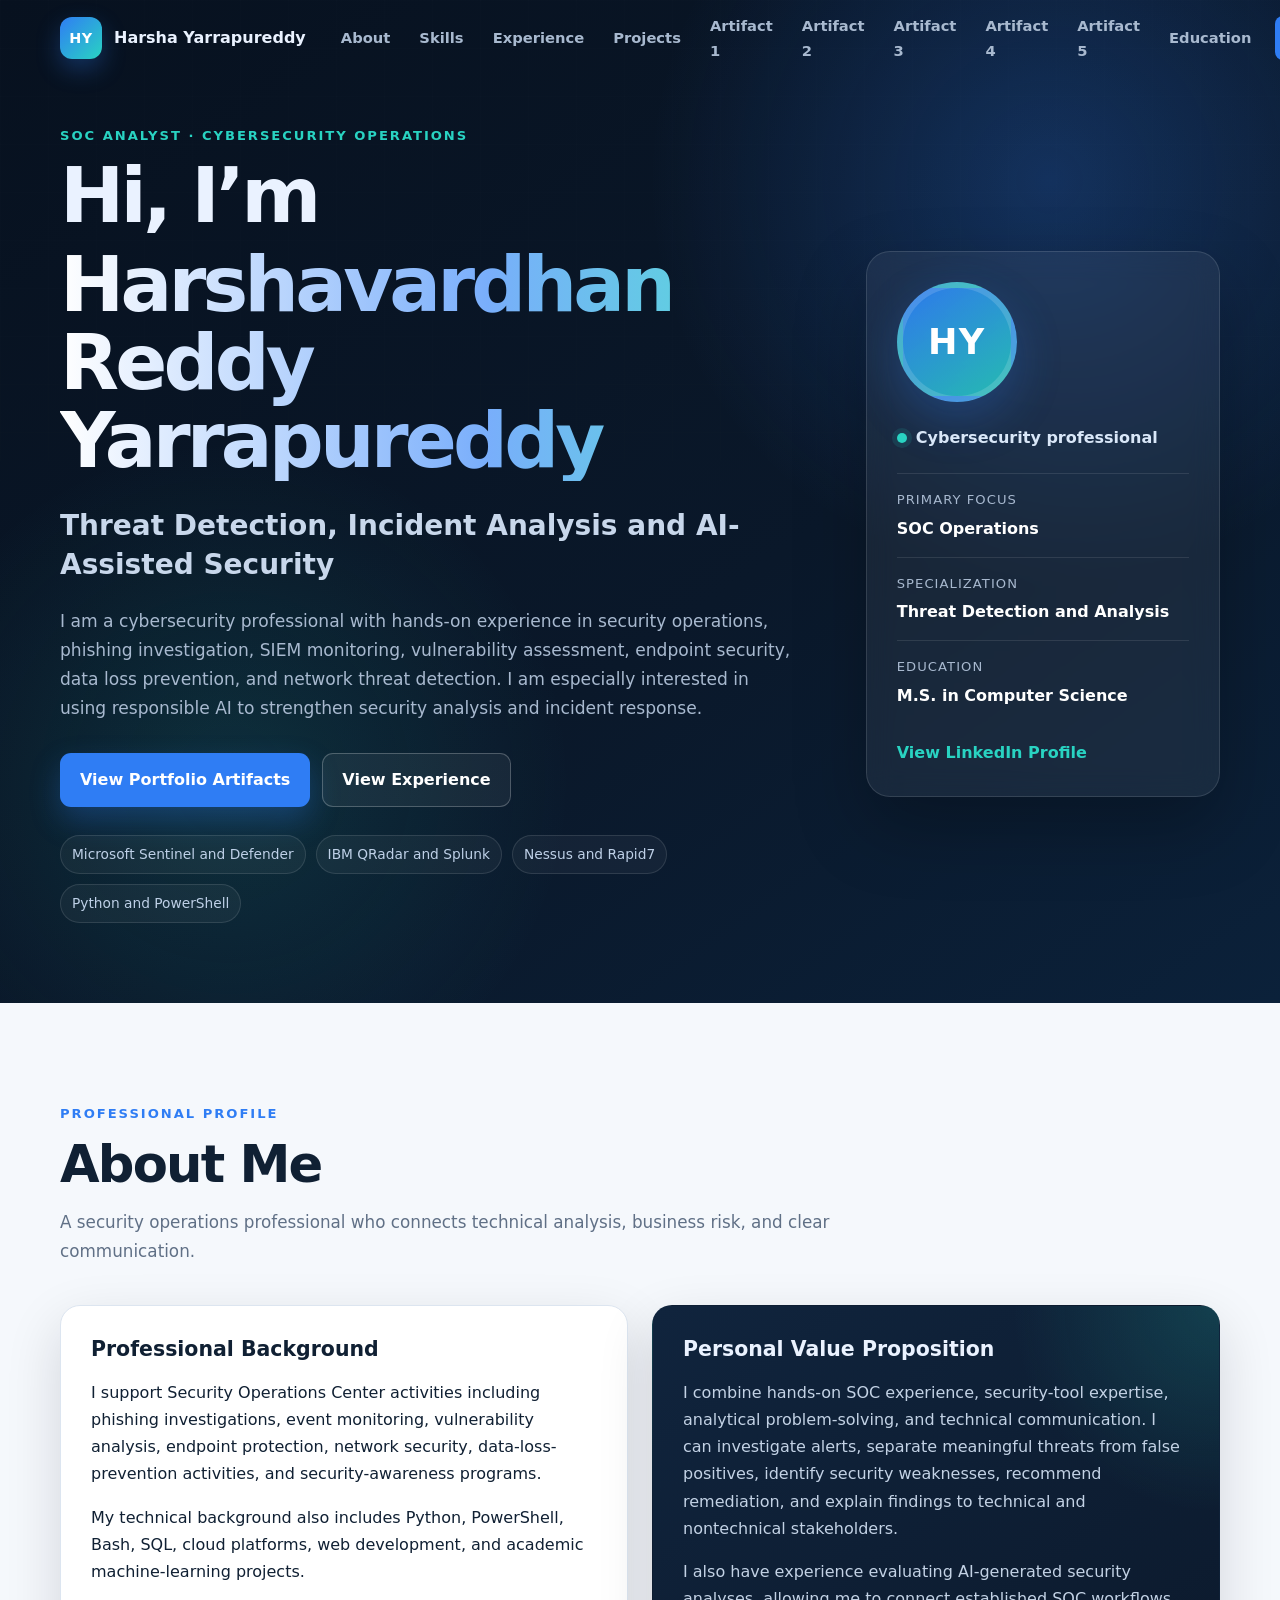
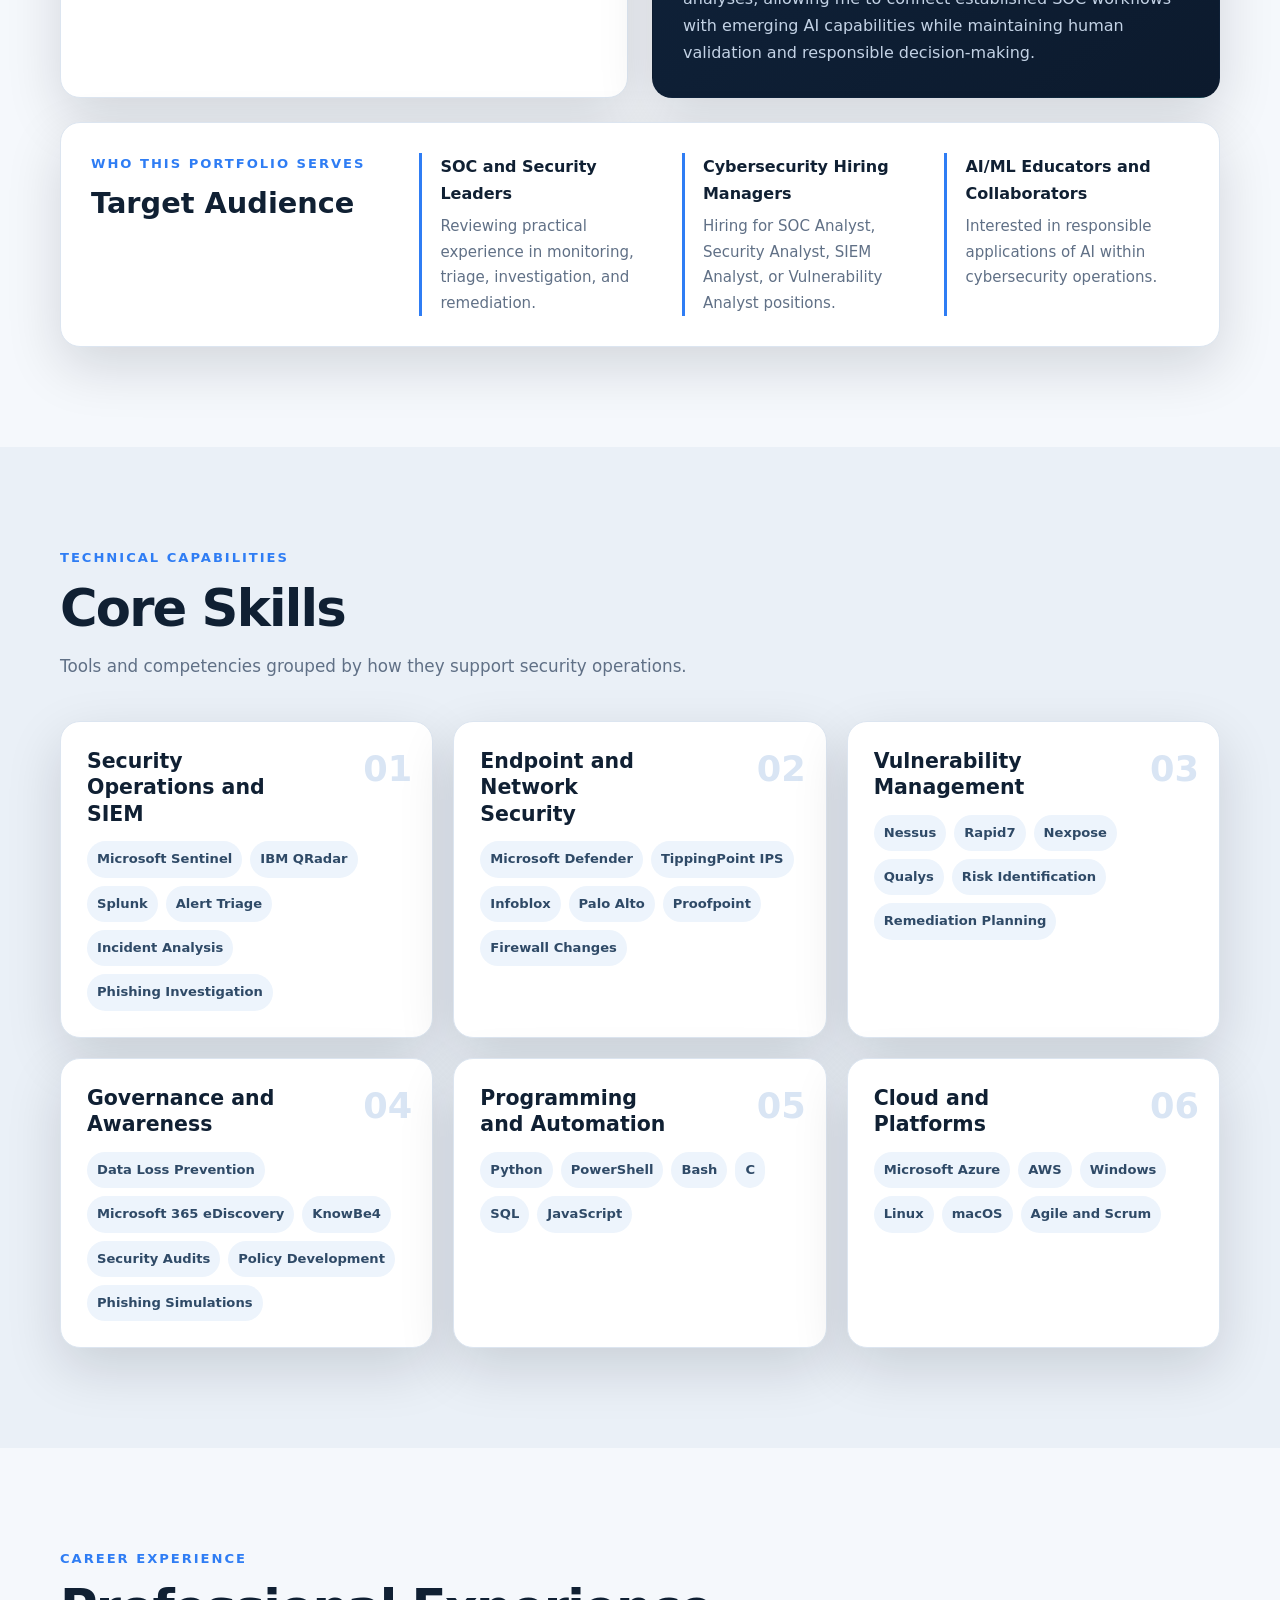
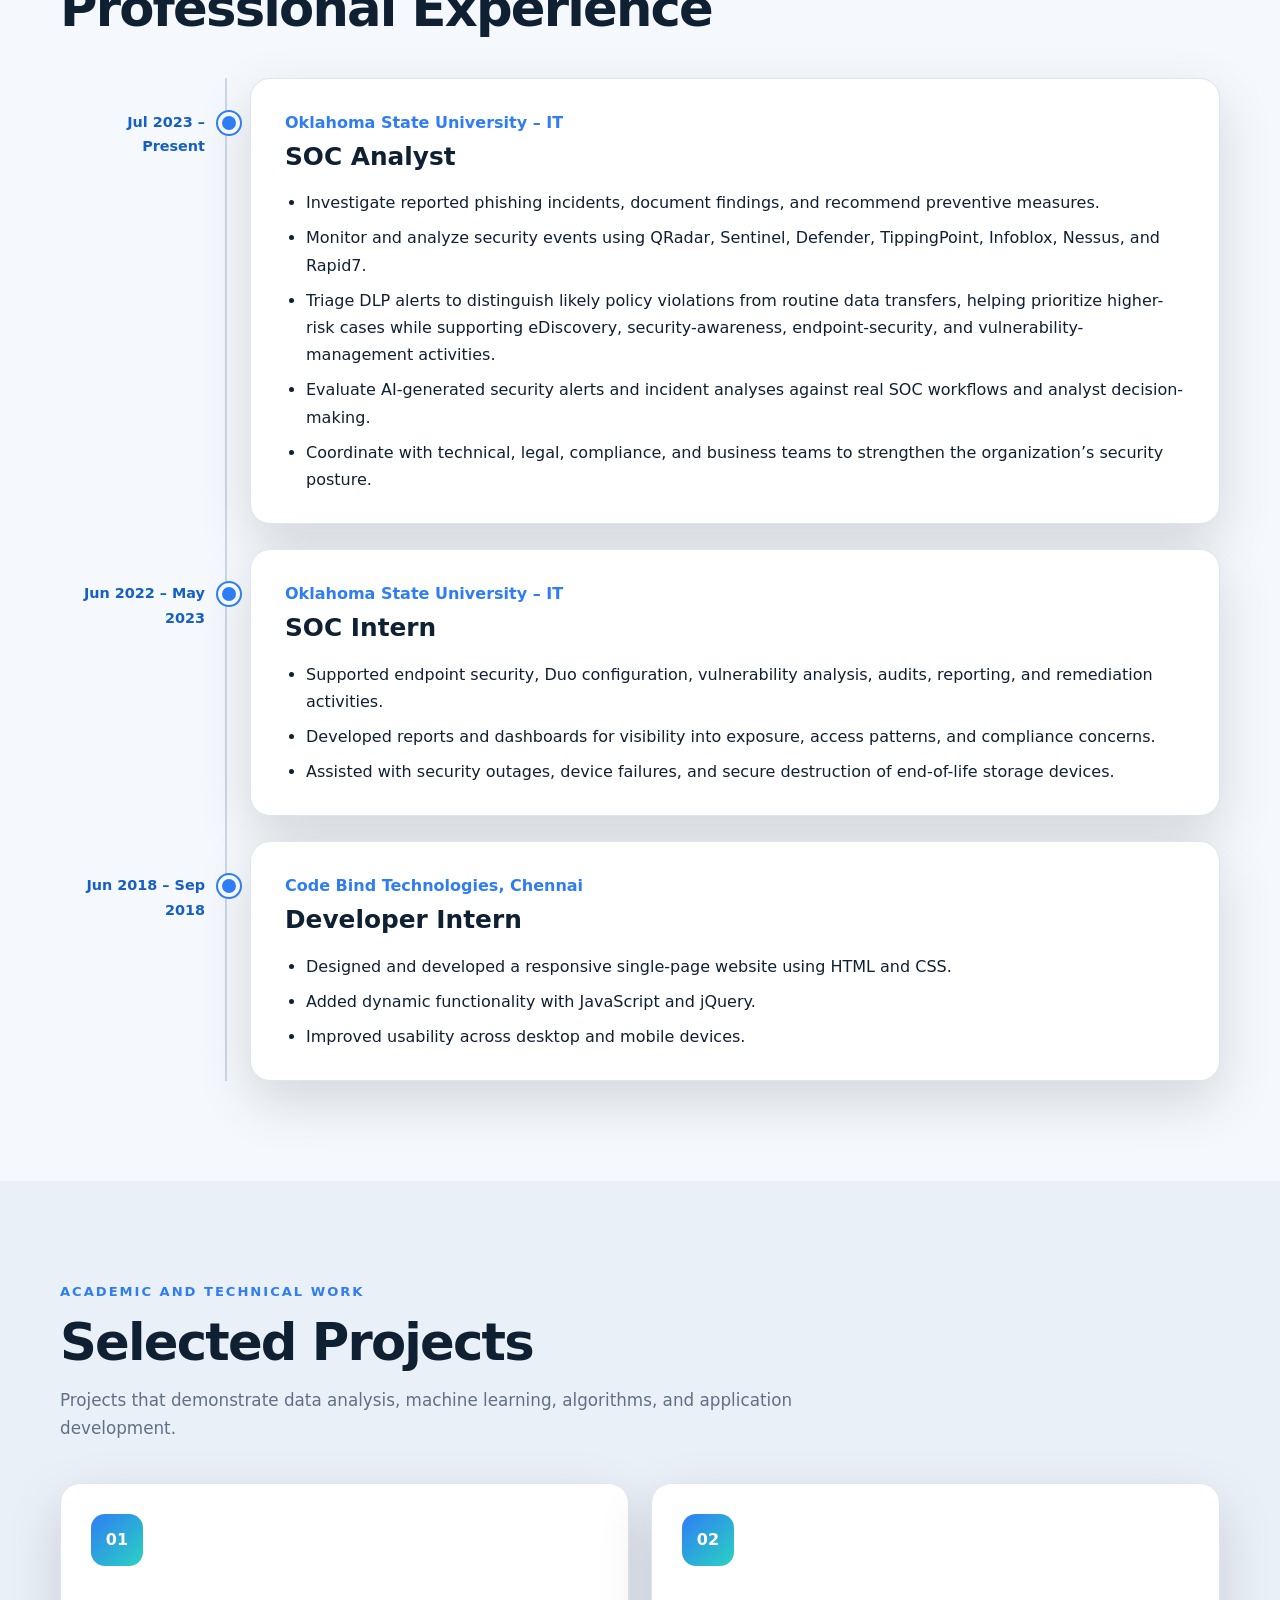
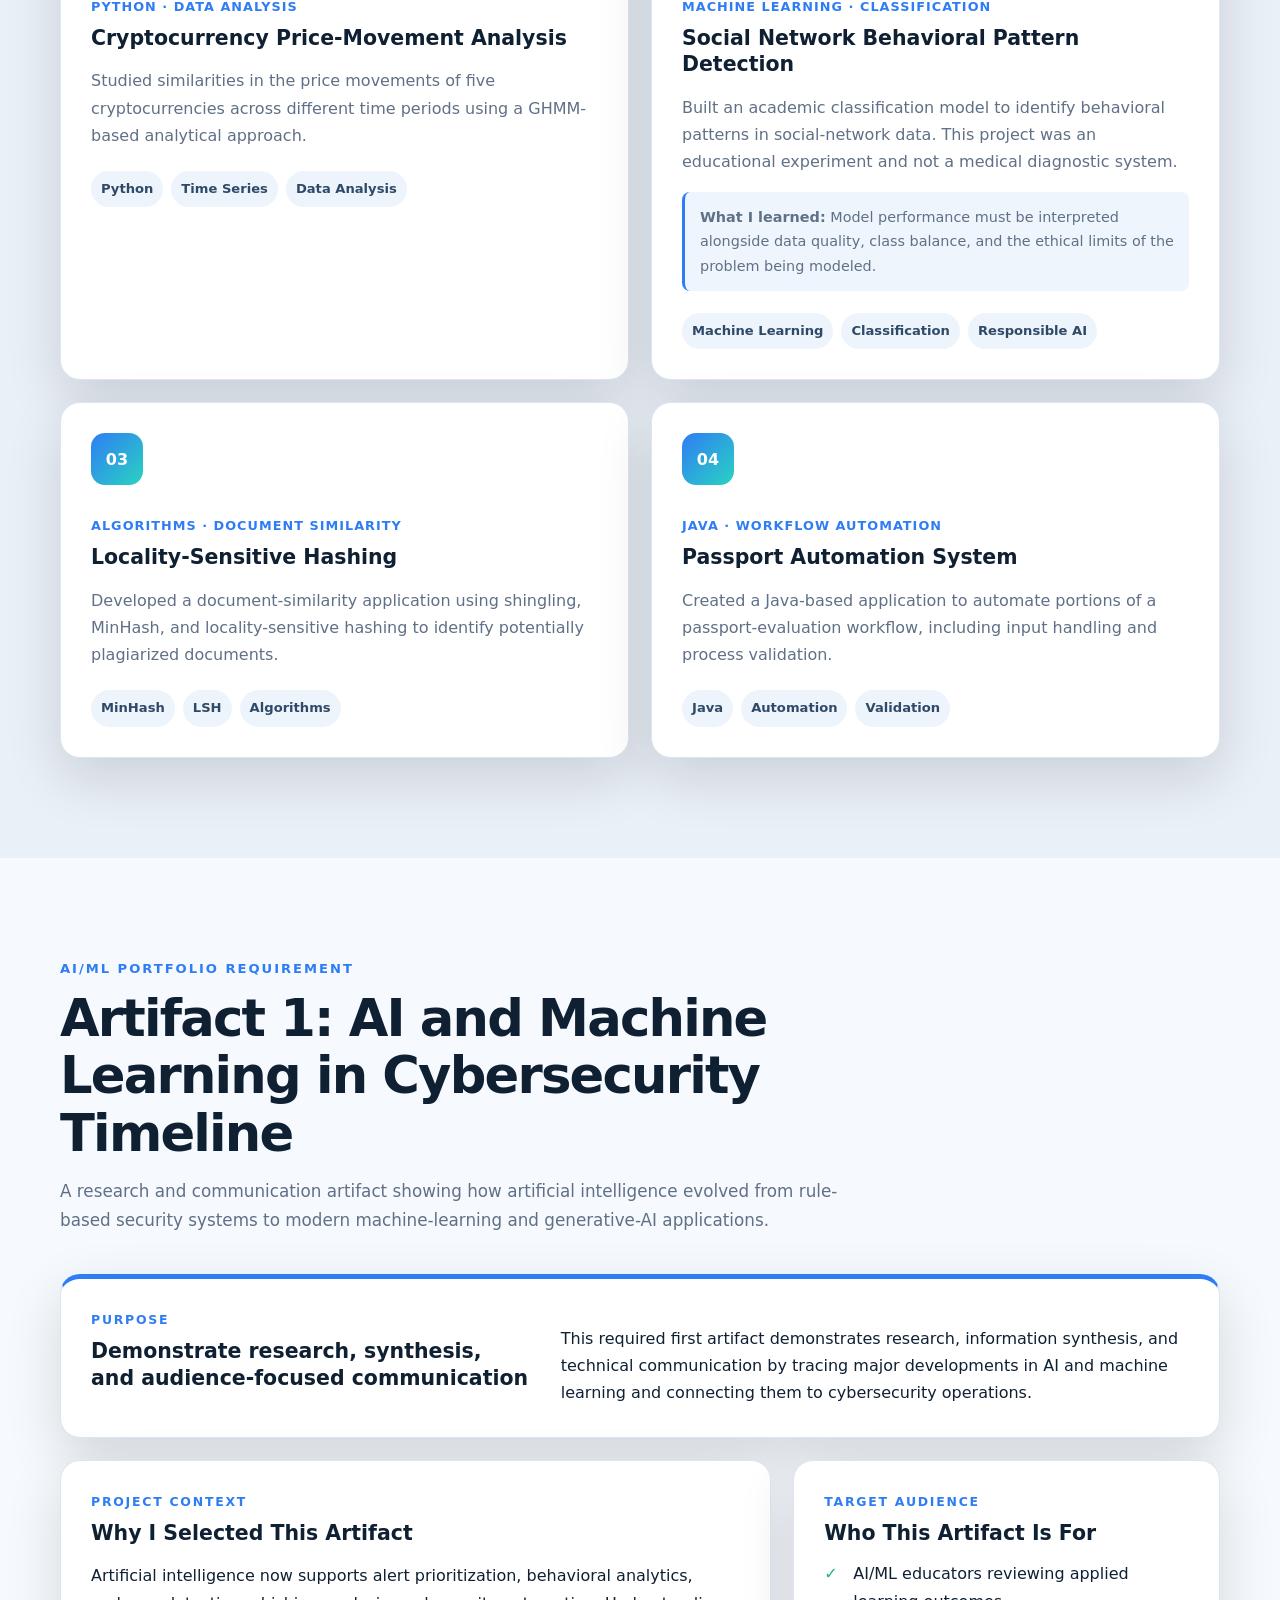
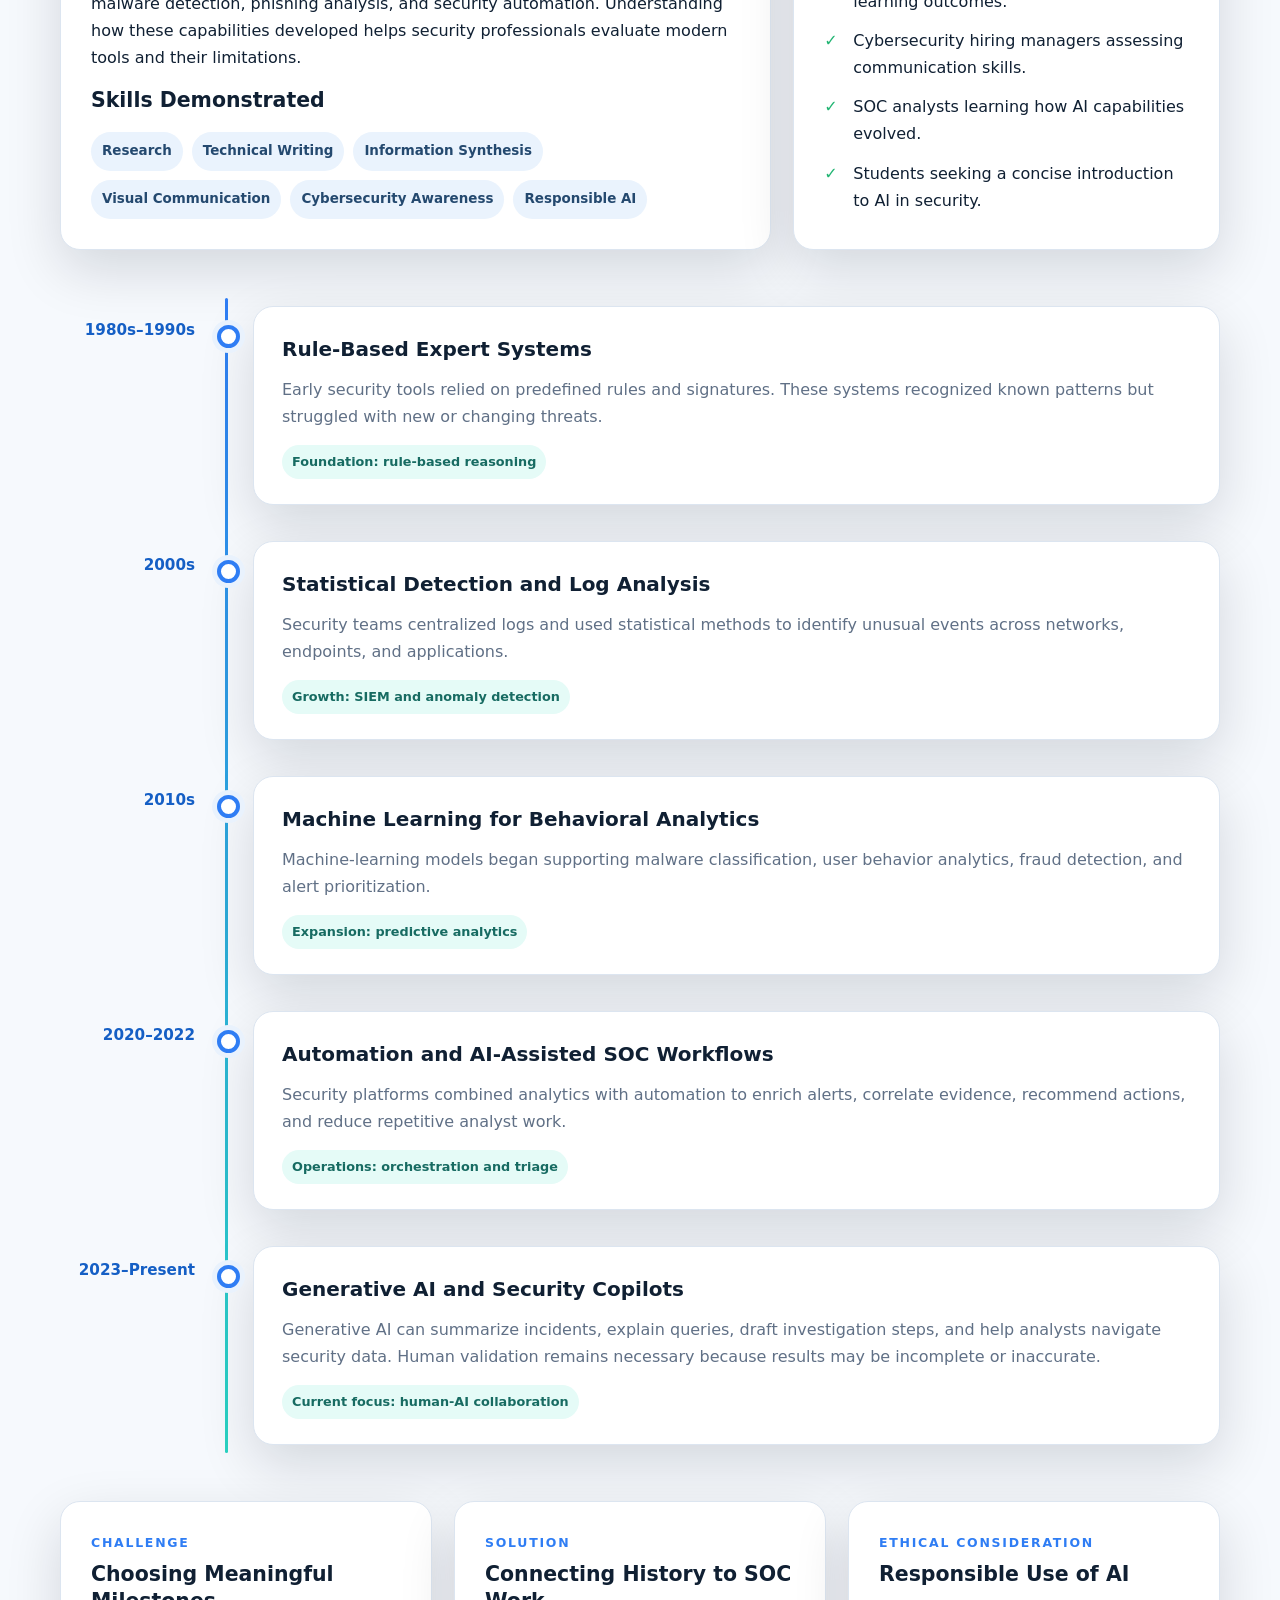
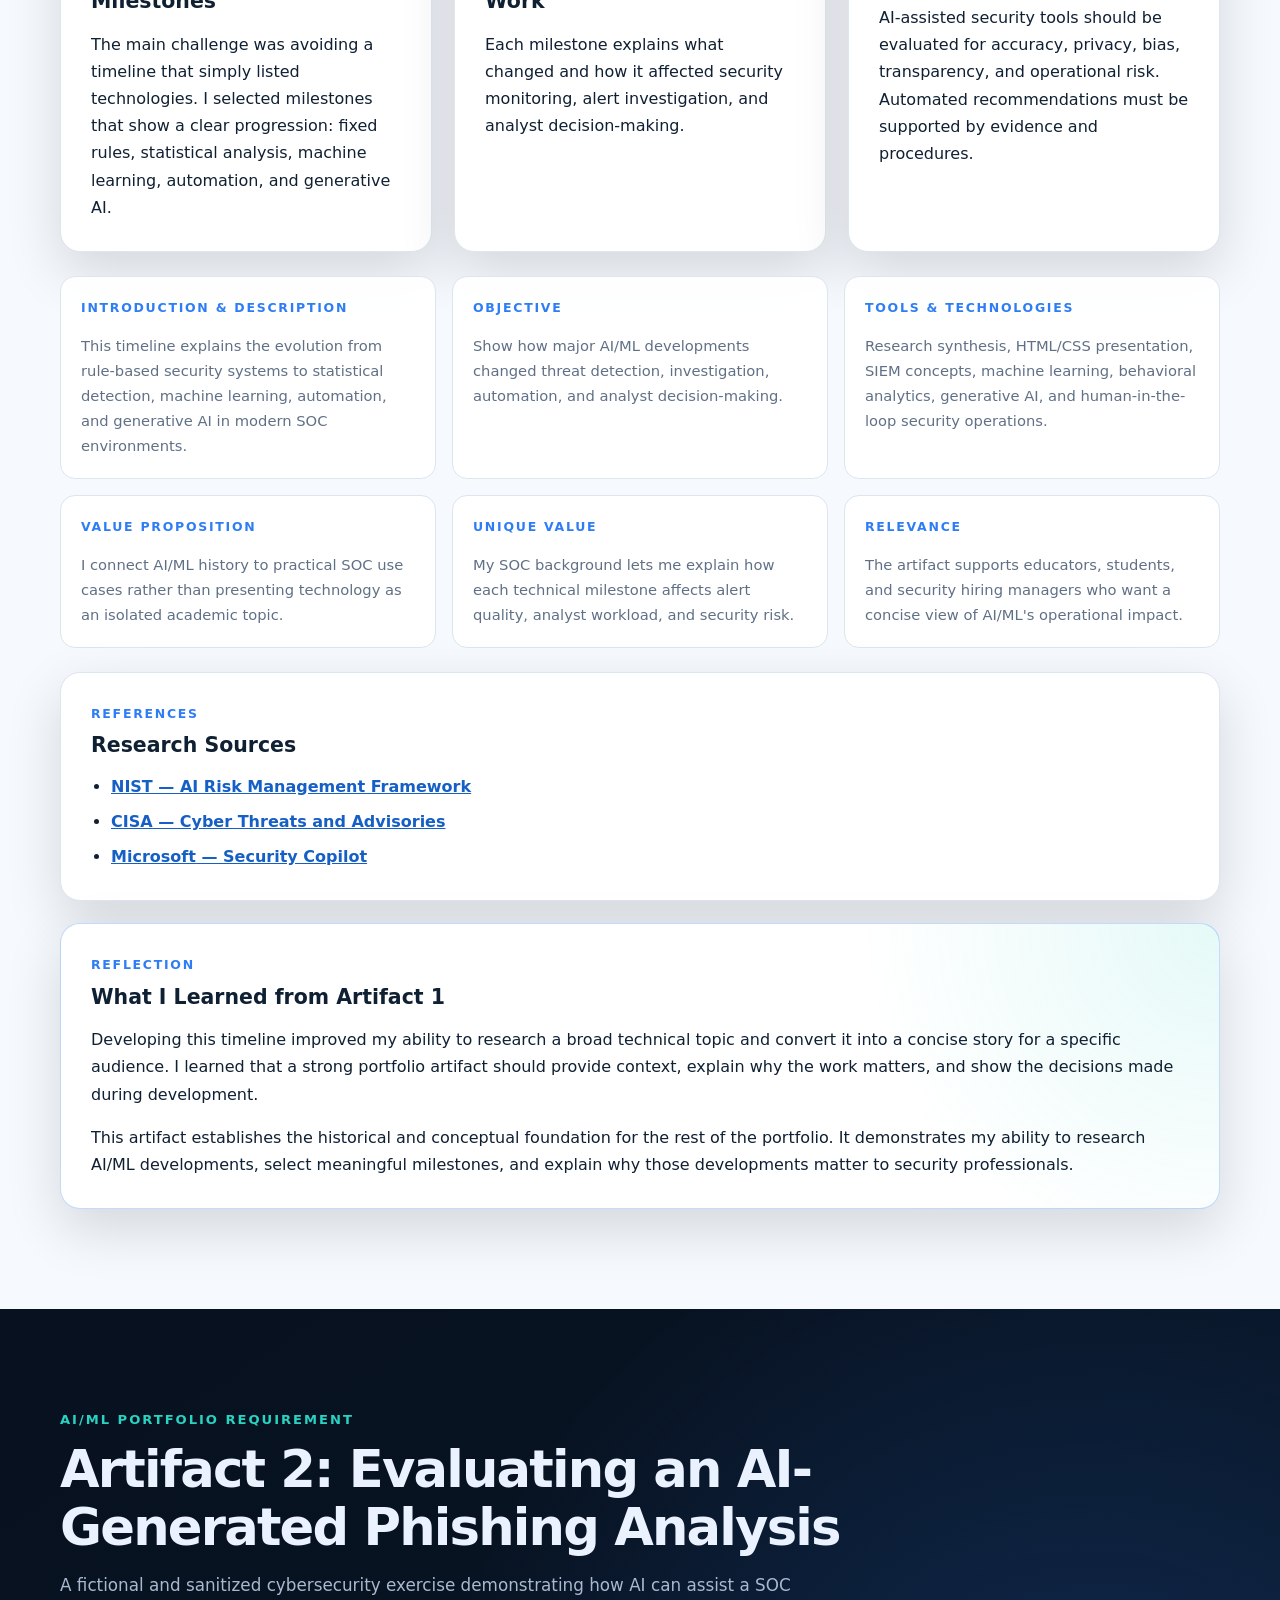
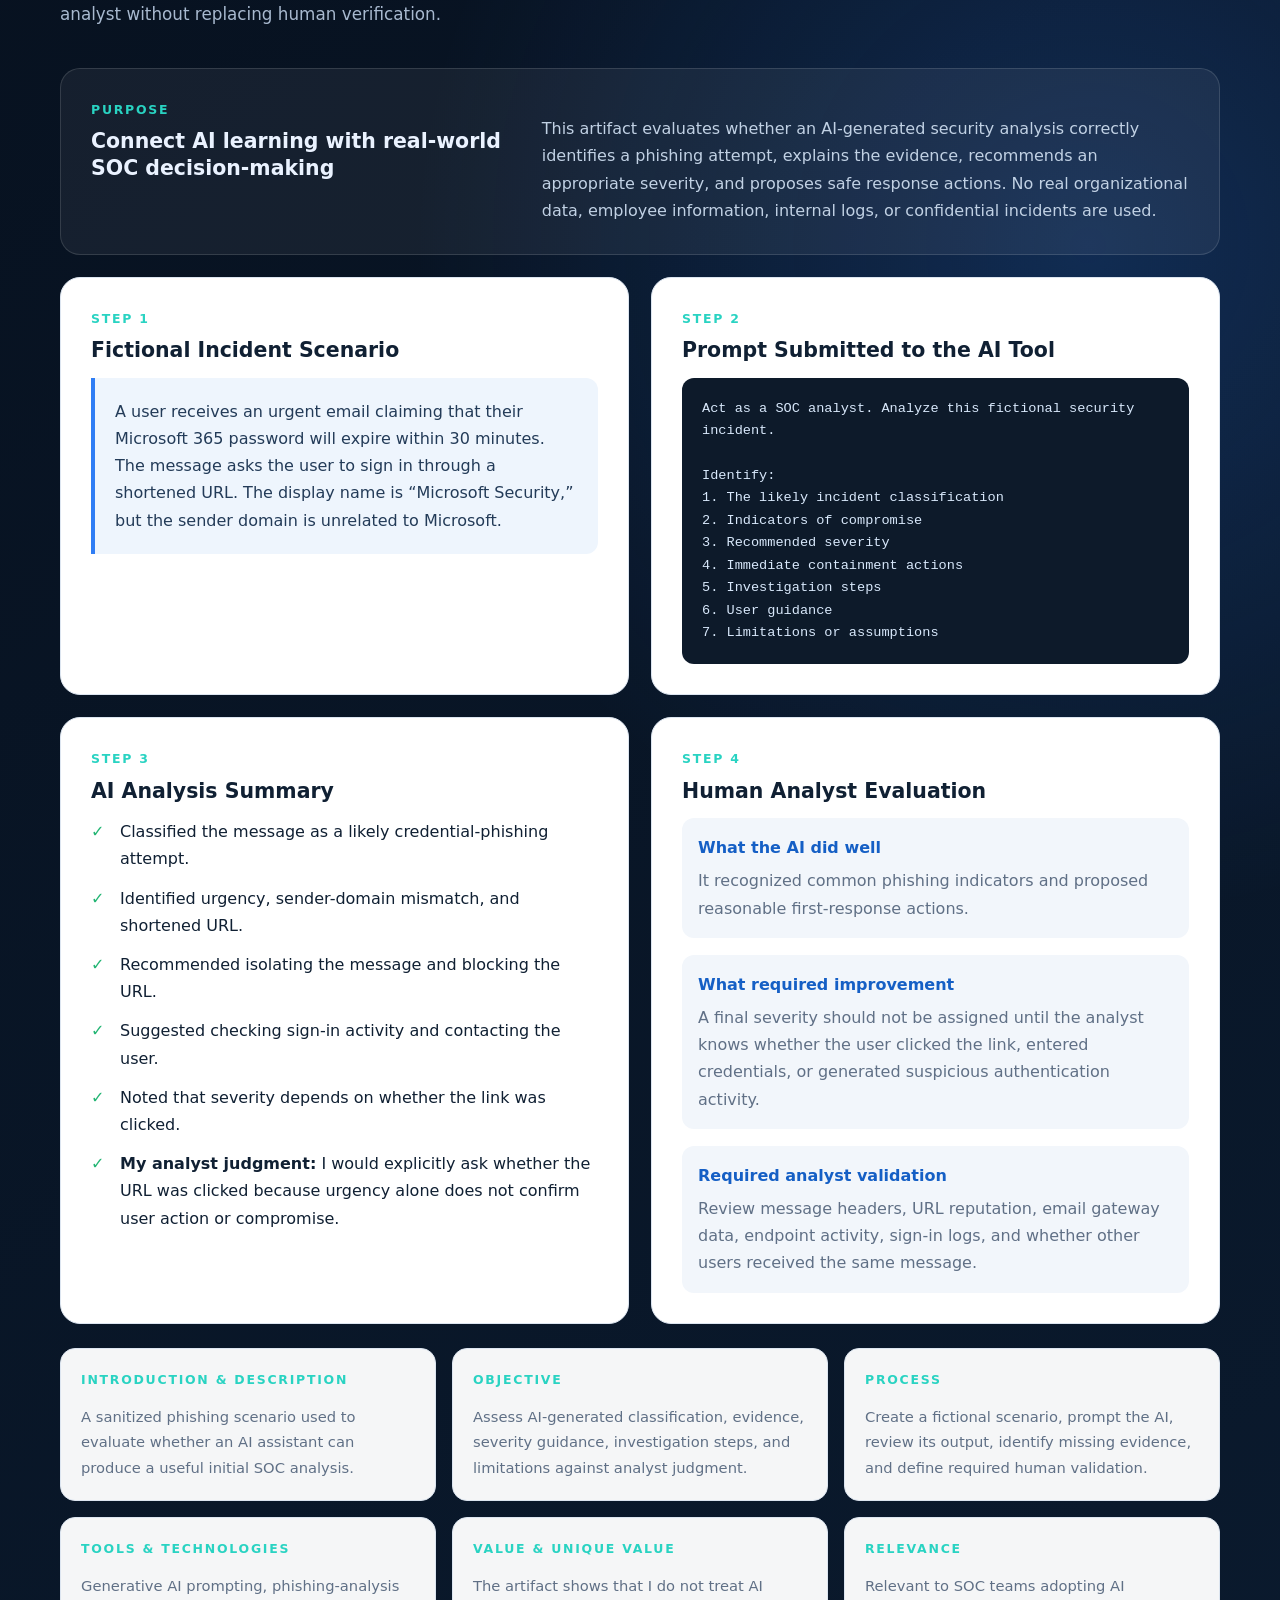
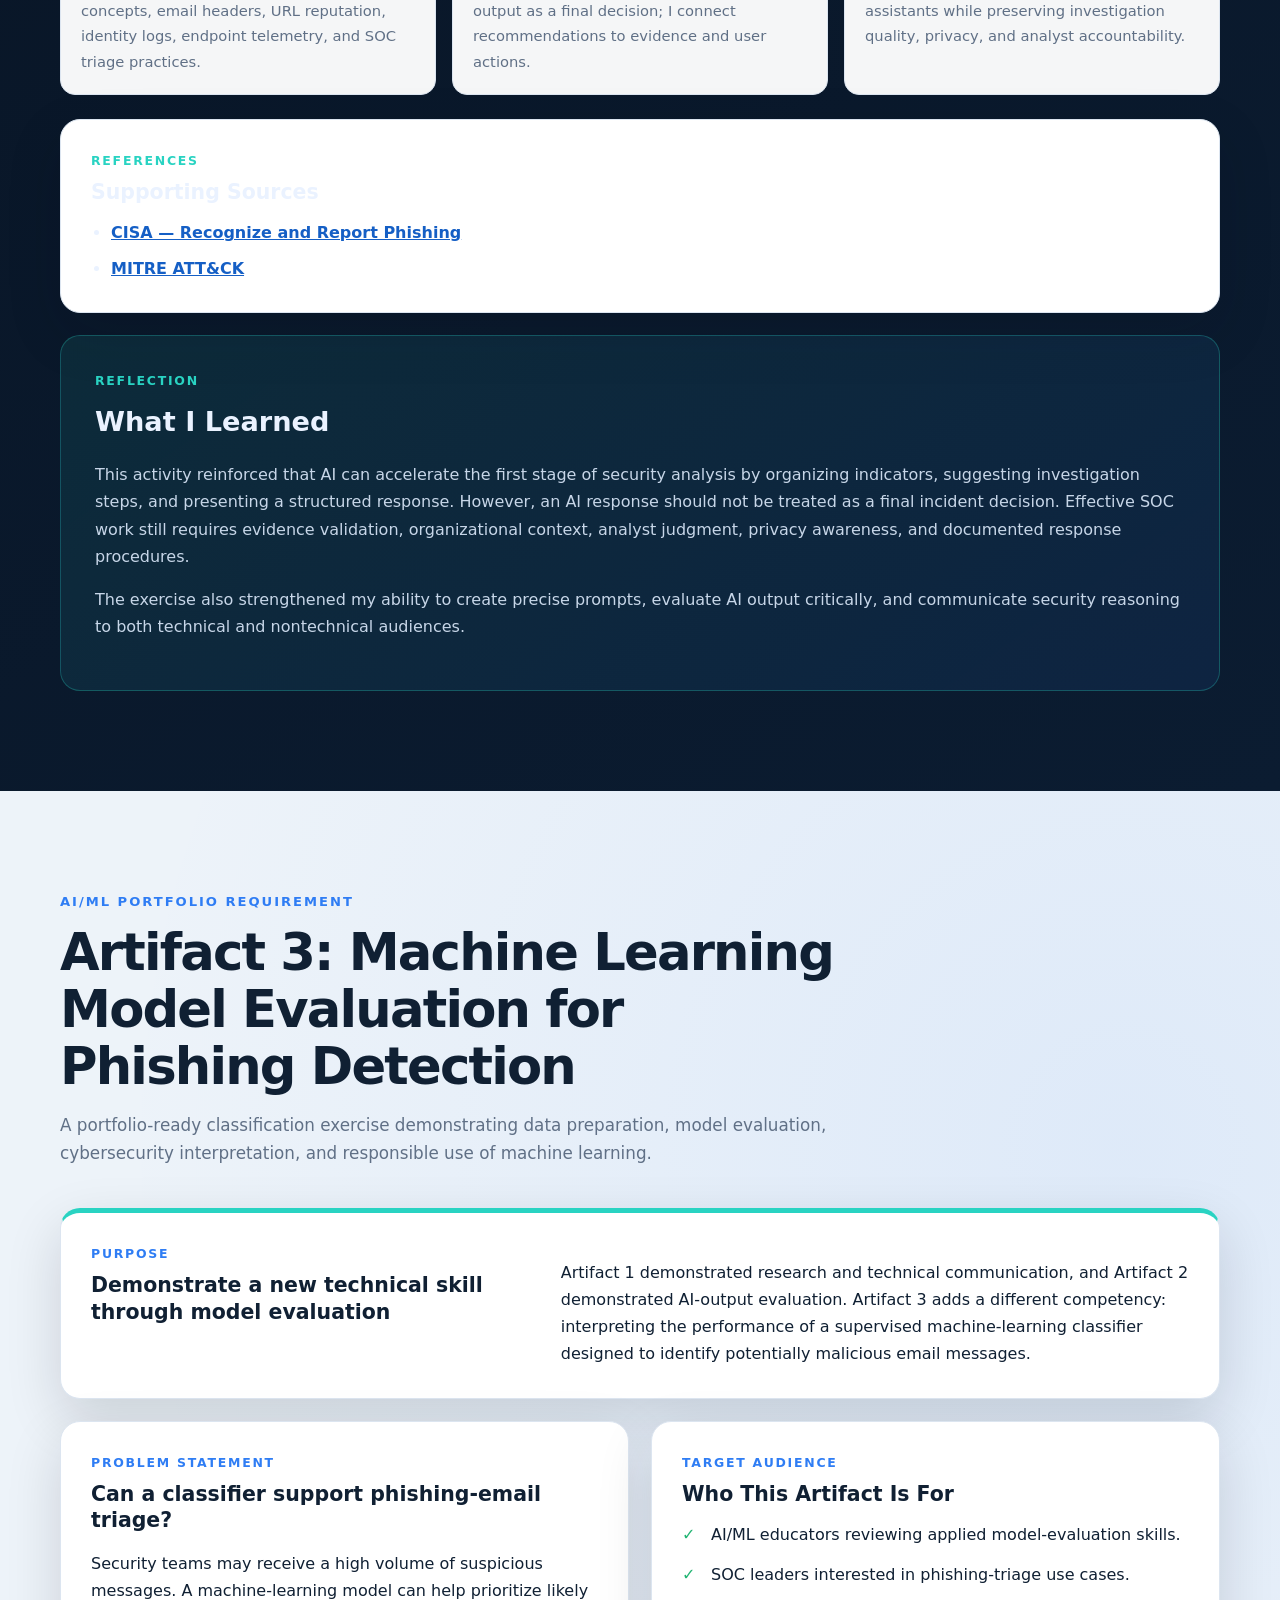
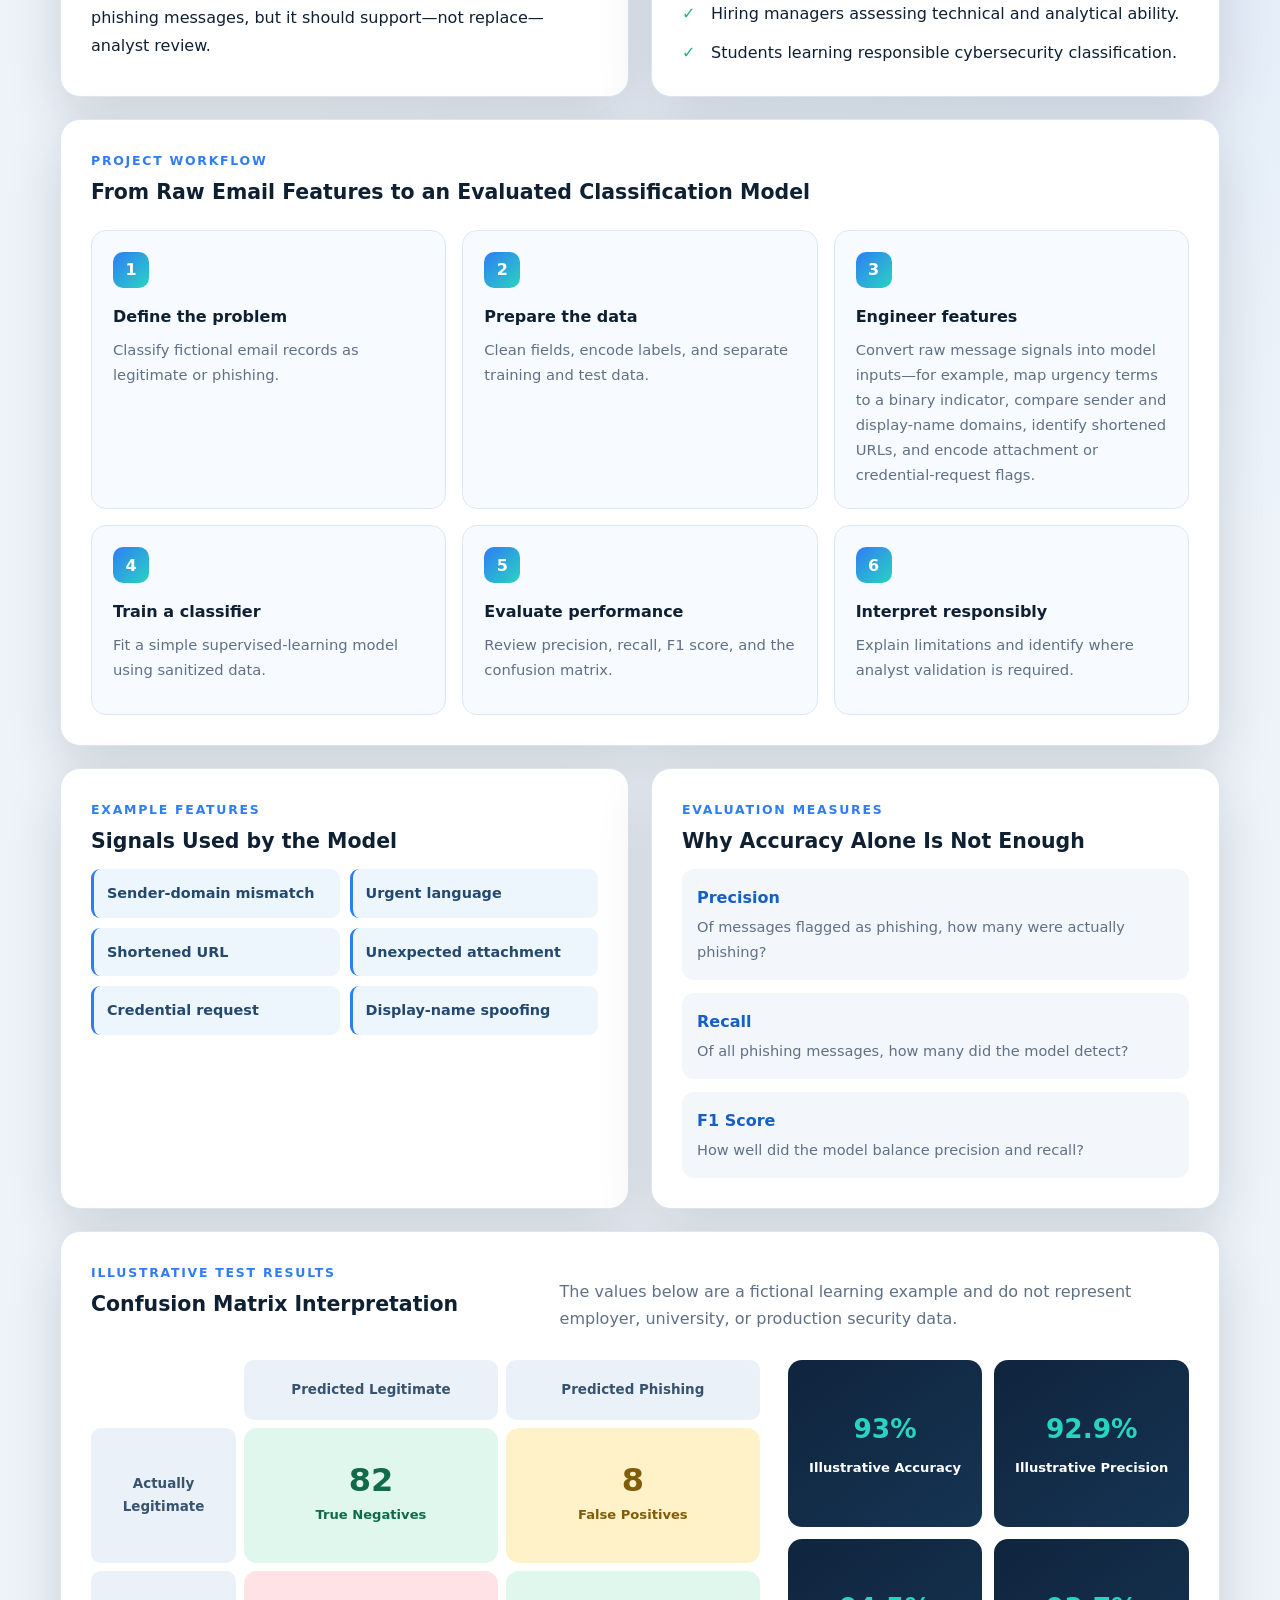
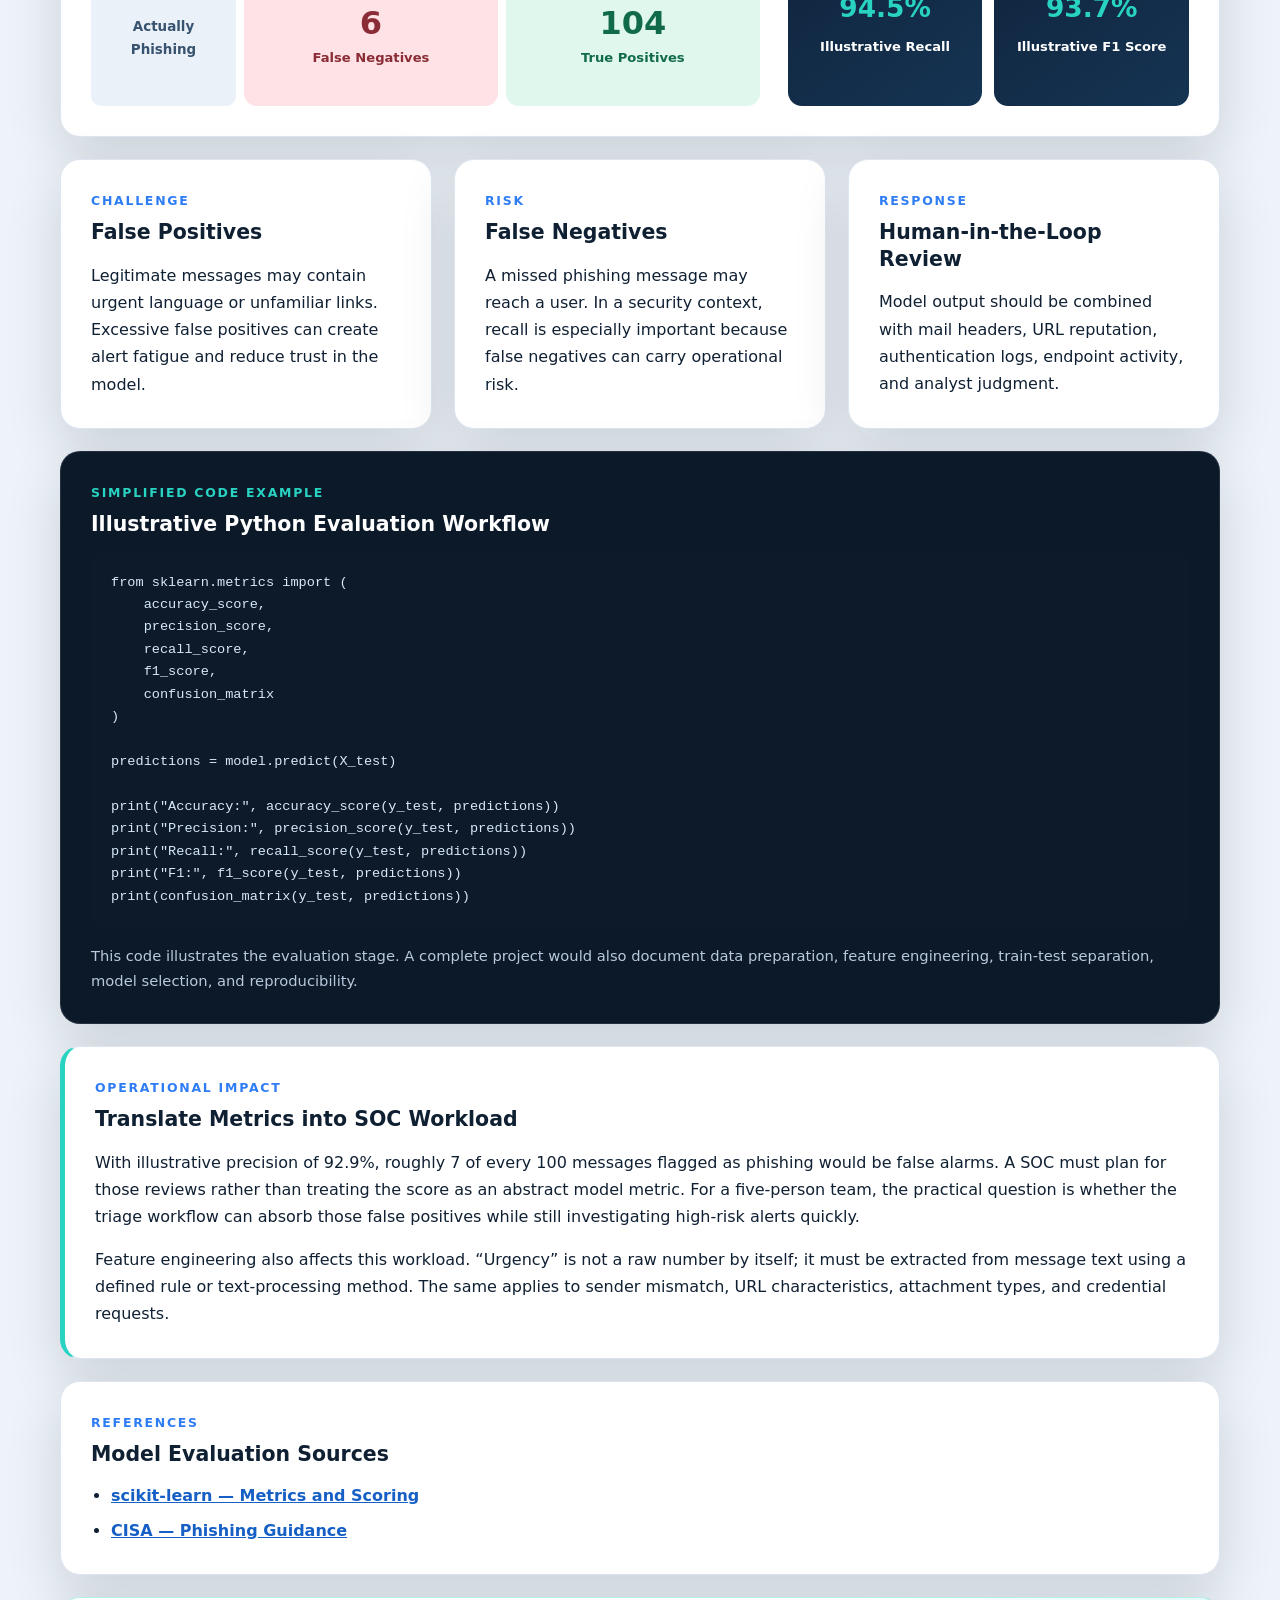
==== commit 16353edf: "Add files via upload" ====
--- a/index.html
+++ b/index.html
@@ -44,6 +44,7 @@
         <a href="#artifact2">Artifact 2</a>
         <a href="#artifact3">Artifact 3</a>
         <a href="#artifact4">Artifact 4</a>
+        <a href="#artifact5">Artifact 5</a>
         <a href="#education">Education</a>
         <a class="nav-cta" href="#contact">Contact</a>
       </div>
@@ -75,7 +76,7 @@
 
           <div class="hero-actions">
             <a class="button button-primary" href="#artifact1">
-              View AI/ML Artifact
+              View Portfolio Artifacts
             </a>
             <a class="button button-secondary" href="#experience">
               View Experience
@@ -321,8 +322,7 @@
                   Defender, TippingPoint, Infoblox, Nessus, and Rapid7.
                 </li>
                 <li>
-                  Support DLP, eDiscovery, security-awareness, endpoint-security,
-                  and vulnerability-management activities.
+                  Triage DLP alerts to distinguish likely policy violations from routine data transfers, helping prioritize higher-risk cases while supporting eDiscovery, security-awareness, endpoint-security, and vulnerability-management activities.
                 </li>
                 <li>
                   Evaluate AI-generated security alerts and incident analyses
@@ -418,6 +418,9 @@
               patterns in social-network data. This project was an educational
               experiment and not a medical diagnostic system.
             </p>
+            <p class="project-learning"><strong>What I learned:</strong> Model
+              performance must be interpreted alongside data quality, class
+              balance, and the ethical limits of the problem being modeled.</p>
             <div class="project-tags">
               <span>Machine Learning</span>
               <span>Classification</span>
@@ -460,11 +463,237 @@
       </div>
     </section>
 
-    <section class="section artifact-section" id="artifact1">
+    <section class="section artifact-two-section" id="artifact1">
       <div class="container">
         <div class="section-heading reveal">
           <p class="eyebrow">AI/ML Portfolio Requirement</p>
-          <h2>Artifact 1: Evaluating an AI-Generated Phishing Analysis</h2>
+          <h2>Artifact 1: AI and Machine Learning in Cybersecurity Timeline</h2>
+          <p>
+            A research and communication artifact showing how artificial
+            intelligence evolved from rule-based security systems to modern
+            machine-learning and generative-AI applications.
+          </p>
+        </div>
+
+        <article class="artifact-two-intro card reveal">
+          <div>
+            <p class="artifact-label">Purpose</p>
+            <h3>Demonstrate research, synthesis, and audience-focused communication</h3>
+          </div>
+          <p>
+            This required first artifact demonstrates research, information synthesis,
+            and technical communication by tracing major developments in AI and
+            machine learning and connecting them to cybersecurity operations.
+          </p>
+        </article>
+
+        <div class="artifact-two-layout">
+          <article class="card reveal">
+            <p class="artifact-label">Project Context</p>
+            <h3>Why I Selected This Artifact</h3>
+            <p>
+              Artificial intelligence now supports alert prioritization,
+              behavioral analytics, malware detection, phishing analysis, and
+              security automation. Understanding how these capabilities
+              developed helps security professionals evaluate modern tools and
+              their limitations.
+            </p>
+
+            <h3>Skills Demonstrated</h3>
+            <div class="artifact-skill-tags">
+              <span>Research</span>
+              <span>Technical Writing</span>
+              <span>Information Synthesis</span>
+              <span>Visual Communication</span>
+              <span>Cybersecurity Awareness</span>
+              <span>Responsible AI</span>
+            </div>
+          </article>
+
+          <article class="card reveal">
+            <p class="artifact-label">Target Audience</p>
+            <h3>Who This Artifact Is For</h3>
+            <ul class="check-list">
+              <li>AI/ML educators reviewing applied learning outcomes.</li>
+              <li>Cybersecurity hiring managers assessing communication skills.</li>
+              <li>SOC analysts learning how AI capabilities evolved.</li>
+              <li>Students seeking a concise introduction to AI in security.</li>
+            </ul>
+          </article>
+        </div>
+
+        <div class="timeline-showcase reveal">
+          <article class="milestone">
+            <div class="milestone-year">1980s–1990s</div>
+            <div class="milestone-content">
+              <h3>Rule-Based Expert Systems</h3>
+              <p>
+                Early security tools relied on predefined rules and signatures.
+                These systems recognized known patterns but struggled with new
+                or changing threats.
+              </p>
+              <span class="milestone-skill">Foundation: rule-based reasoning</span>
+            </div>
+          </article>
+
+          <article class="milestone">
+            <div class="milestone-year">2000s</div>
+            <div class="milestone-content">
+              <h3>Statistical Detection and Log Analysis</h3>
+              <p>
+                Security teams centralized logs and used statistical methods to
+                identify unusual events across networks, endpoints, and
+                applications.
+              </p>
+              <span class="milestone-skill">Growth: SIEM and anomaly detection</span>
+            </div>
+          </article>
+
+          <article class="milestone">
+            <div class="milestone-year">2010s</div>
+            <div class="milestone-content">
+              <h3>Machine Learning for Behavioral Analytics</h3>
+              <p>
+                Machine-learning models began supporting malware classification,
+                user behavior analytics, fraud detection, and alert
+                prioritization.
+              </p>
+              <span class="milestone-skill">Expansion: predictive analytics</span>
+            </div>
+          </article>
+
+          <article class="milestone">
+            <div class="milestone-year">2020–2022</div>
+            <div class="milestone-content">
+              <h3>Automation and AI-Assisted SOC Workflows</h3>
+              <p>
+                Security platforms combined analytics with automation to enrich
+                alerts, correlate evidence, recommend actions, and reduce
+                repetitive analyst work.
+              </p>
+              <span class="milestone-skill">Operations: orchestration and triage</span>
+            </div>
+          </article>
+
+          <article class="milestone">
+            <div class="milestone-year">2023–Present</div>
+            <div class="milestone-content">
+              <h3>Generative AI and Security Copilots</h3>
+              <p>
+                Generative AI can summarize incidents, explain queries, draft
+                investigation steps, and help analysts navigate security data.
+                Human validation remains necessary because results may be
+                incomplete or inaccurate.
+              </p>
+              <span class="milestone-skill">Current focus: human-AI collaboration</span>
+            </div>
+          </article>
+        </div>
+
+        <div class="artifact-two-grid">
+          <article class="card reveal">
+            <p class="artifact-label">Challenge</p>
+            <h3>Choosing Meaningful Milestones</h3>
+            <p>
+              The main challenge was avoiding a timeline that simply listed
+              technologies. I selected milestones that show a clear progression:
+              fixed rules, statistical analysis, machine learning, automation,
+              and generative AI.
+            </p>
+          </article>
+
+          <article class="card reveal">
+            <p class="artifact-label">Solution</p>
+            <h3>Connecting History to SOC Work</h3>
+            <p>
+              Each milestone explains what changed and how it affected security
+              monitoring, alert investigation, and analyst decision-making.
+            </p>
+          </article>
+
+          <article class="card reveal">
+            <p class="artifact-label">Ethical Consideration</p>
+            <h3>Responsible Use of AI</h3>
+            <p>
+              AI-assisted security tools should be evaluated for accuracy,
+              privacy, bias, transparency, and operational risk. Automated
+              recommendations must be supported by evidence and procedures.
+            </p>
+          </article>
+        </div>
+
+
+        <div class="portfolio-requirements-grid reveal">
+          <article class="portfolio-requirement">
+            <p class="artifact-label">Introduction & Description</p>
+            <p>This timeline explains the evolution from rule-based security
+            systems to statistical detection, machine learning, automation, and
+            generative AI in modern SOC environments.</p>
+          </article>
+          <article class="portfolio-requirement">
+            <p class="artifact-label">Objective</p>
+            <p>Show how major AI/ML developments changed threat detection,
+            investigation, automation, and analyst decision-making.</p>
+          </article>
+          <article class="portfolio-requirement">
+            <p class="artifact-label">Tools & Technologies</p>
+            <p>Research synthesis, HTML/CSS presentation, SIEM concepts,
+            machine learning, behavioral analytics, generative AI, and
+            human-in-the-loop security operations.</p>
+          </article>
+          <article class="portfolio-requirement">
+            <p class="artifact-label">Value Proposition</p>
+            <p>I connect AI/ML history to practical SOC use cases rather than
+            presenting technology as an isolated academic topic.</p>
+          </article>
+          <article class="portfolio-requirement">
+            <p class="artifact-label">Unique Value</p>
+            <p>My SOC background lets me explain how each technical milestone
+            affects alert quality, analyst workload, and security risk.</p>
+          </article>
+          <article class="portfolio-requirement">
+            <p class="artifact-label">Relevance</p>
+            <p>The artifact supports educators, students, and security hiring
+            managers who want a concise view of AI/ML's operational impact.</p>
+          </article>
+        </div>
+
+        <article class="references-card card reveal">
+          <p class="artifact-label">References</p>
+          <h3>Research Sources</h3>
+          <ul class="reference-list">
+            <li><a href="https://www.nist.gov/itl/ai-risk-management-framework" target="_blank" rel="noopener noreferrer">NIST — AI Risk Management Framework</a></li>
+            <li><a href="https://www.cisa.gov/topics/cyber-threats-and-advisories" target="_blank" rel="noopener noreferrer">CISA — Cyber Threats and Advisories</a></li>
+            <li><a href="https://www.microsoft.com/en-us/security/business/ai-machine-learning/microsoft-security-copilot" target="_blank" rel="noopener noreferrer">Microsoft — Security Copilot</a></li>
+          </ul>
+        </article>
+
+        <article class="artifact-two-reflection card reveal">
+          <p class="artifact-label">Reflection</p>
+          <h3>What I Learned from Artifact 1</h3>
+          <p>
+            Developing this timeline improved my ability to research a broad
+            technical topic and convert it into a concise story for a specific
+            audience. I learned that a strong portfolio artifact should provide
+            context, explain why the work matters, and show the decisions made
+            during development.
+          </p>
+          <p>
+            This artifact establishes the historical and conceptual foundation for the
+            rest of the portfolio. It demonstrates my ability to research AI/ML
+            developments, select meaningful milestones, and explain why those
+            developments matter to security professionals.
+          </p>
+        </article>
+      </div>
+    </section>
+
+
+    <section class="section artifact-section" id="artifact2">
+      <div class="container">
+        <div class="section-heading reveal">
+          <p class="eyebrow">AI/ML Portfolio Requirement</p>
+          <h2>Artifact 2: Evaluating an AI-Generated Phishing Analysis</h2>
           <p>
             A fictional and sanitized cybersecurity exercise demonstrating how
             AI can assist a SOC analyst without replacing human verification.
@@ -524,6 +753,7 @@
               <li>Recommended isolating the message and blocking the URL.</li>
               <li>Suggested checking sign-in activity and contacting the user.</li>
               <li>Noted that severity depends on whether the link was clicked.</li>
+              <li><strong>My analyst judgment:</strong> I would explicitly ask whether the URL was clicked because urgency alone does not confirm user action or compromise.</li>
             </ul>
           </article>
 
@@ -560,6 +790,50 @@
           </article>
         </div>
 
+
+        <div class="portfolio-requirements-grid reveal">
+          <article class="portfolio-requirement">
+            <p class="artifact-label">Introduction & Description</p>
+            <p>A sanitized phishing scenario used to evaluate whether an AI
+            assistant can produce a useful initial SOC analysis.</p>
+          </article>
+          <article class="portfolio-requirement">
+            <p class="artifact-label">Objective</p>
+            <p>Assess AI-generated classification, evidence, severity guidance,
+            investigation steps, and limitations against analyst judgment.</p>
+          </article>
+          <article class="portfolio-requirement">
+            <p class="artifact-label">Process</p>
+            <p>Create a fictional scenario, prompt the AI, review its output,
+            identify missing evidence, and define required human validation.</p>
+          </article>
+          <article class="portfolio-requirement">
+            <p class="artifact-label">Tools & Technologies</p>
+            <p>Generative AI prompting, phishing-analysis concepts, email
+            headers, URL reputation, identity logs, endpoint telemetry, and SOC
+            triage practices.</p>
+          </article>
+          <article class="portfolio-requirement">
+            <p class="artifact-label">Value & Unique Value</p>
+            <p>The artifact shows that I do not treat AI output as a final
+            decision; I connect recommendations to evidence and user actions.</p>
+          </article>
+          <article class="portfolio-requirement">
+            <p class="artifact-label">Relevance</p>
+            <p>Relevant to SOC teams adopting AI assistants while preserving
+            investigation quality, privacy, and analyst accountability.</p>
+          </article>
+        </div>
+
+        <article class="references-card card reveal">
+          <p class="artifact-label">References</p>
+          <h3>Supporting Sources</h3>
+          <ul class="reference-list">
+            <li><a href="https://www.cisa.gov/secure-our-world/recognize-and-report-phishing" target="_blank" rel="noopener noreferrer">CISA — Recognize and Report Phishing</a></li>
+            <li><a href="https://attack.mitre.org/" target="_blank" rel="noopener noreferrer">MITRE ATT&CK</a></li>
+          </ul>
+        </article>
+
         <article class="reflection-card reveal">
           <p class="artifact-label">Reflection</p>
           <h3>What I Learned</h3>
@@ -582,188 +856,6 @@
     </section>
 
 
-    <section class="section artifact-two-section" id="artifact2">
-      <div class="container">
-        <div class="section-heading reveal">
-          <p class="eyebrow">AI/ML Portfolio Requirement</p>
-          <h2>Artifact 2: AI and Machine Learning in Cybersecurity Timeline</h2>
-          <p>
-            A research and communication artifact showing how artificial
-            intelligence evolved from rule-based security systems to modern
-            machine-learning and generative-AI applications.
-          </p>
-        </div>
-
-        <article class="artifact-two-intro card reveal">
-          <div>
-            <p class="artifact-label">Purpose</p>
-            <h3>Demonstrate research, synthesis, and audience-focused communication</h3>
-          </div>
-          <p>
-            My first artifact focused on evaluating an AI-generated phishing
-            analysis. This second artifact demonstrates a different skill:
-            researching major developments, selecting relevant milestones, and
-            presenting technical history clearly for cybersecurity students,
-            educators, and hiring managers.
-          </p>
-        </article>
-
-        <div class="artifact-two-layout">
-          <article class="card reveal">
-            <p class="artifact-label">Project Context</p>
-            <h3>Why I Selected This Artifact</h3>
-            <p>
-              Artificial intelligence now supports alert prioritization,
-              behavioral analytics, malware detection, phishing analysis, and
-              security automation. Understanding how these capabilities
-              developed helps security professionals evaluate modern tools and
-              their limitations.
-            </p>
-
-            <h3>Skills Demonstrated</h3>
-            <div class="artifact-skill-tags">
-              <span>Research</span>
-              <span>Technical Writing</span>
-              <span>Information Synthesis</span>
-              <span>Visual Communication</span>
-              <span>Cybersecurity Awareness</span>
-              <span>Responsible AI</span>
-            </div>
-          </article>
-
-          <article class="card reveal">
-            <p class="artifact-label">Target Audience</p>
-            <h3>Who This Artifact Is For</h3>
-            <ul class="check-list">
-              <li>AI/ML educators reviewing applied learning outcomes.</li>
-              <li>Cybersecurity hiring managers assessing communication skills.</li>
-              <li>SOC analysts learning how AI capabilities evolved.</li>
-              <li>Students seeking a concise introduction to AI in security.</li>
-            </ul>
-          </article>
-        </div>
-
-        <div class="timeline-showcase reveal">
-          <article class="milestone">
-            <div class="milestone-year">1980s–1990s</div>
-            <div class="milestone-content">
-              <h3>Rule-Based Expert Systems</h3>
-              <p>
-                Early security tools relied on predefined rules and signatures.
-                These systems recognized known patterns but struggled with new
-                or changing threats.
-              </p>
-              <span class="milestone-skill">Foundation: rule-based reasoning</span>
-            </div>
-          </article>
-
-          <article class="milestone">
-            <div class="milestone-year">2000s</div>
-            <div class="milestone-content">
-              <h3>Statistical Detection and Log Analysis</h3>
-              <p>
-                Security teams centralized logs and used statistical methods to
-                identify unusual events across networks, endpoints, and
-                applications.
-              </p>
-              <span class="milestone-skill">Growth: SIEM and anomaly detection</span>
-            </div>
-          </article>
-
-          <article class="milestone">
-            <div class="milestone-year">2010s</div>
-            <div class="milestone-content">
-              <h3>Machine Learning for Behavioral Analytics</h3>
-              <p>
-                Machine-learning models began supporting malware classification,
-                user behavior analytics, fraud detection, and alert
-                prioritization.
-              </p>
-              <span class="milestone-skill">Expansion: predictive analytics</span>
-            </div>
-          </article>
-
-          <article class="milestone">
-            <div class="milestone-year">2020–2022</div>
-            <div class="milestone-content">
-              <h3>Automation and AI-Assisted SOC Workflows</h3>
-              <p>
-                Security platforms combined analytics with automation to enrich
-                alerts, correlate evidence, recommend actions, and reduce
-                repetitive analyst work.
-              </p>
-              <span class="milestone-skill">Operations: orchestration and triage</span>
-            </div>
-          </article>
-
-          <article class="milestone">
-            <div class="milestone-year">2023–Present</div>
-            <div class="milestone-content">
-              <h3>Generative AI and Security Copilots</h3>
-              <p>
-                Generative AI can summarize incidents, explain queries, draft
-                investigation steps, and help analysts navigate security data.
-                Human validation remains necessary because results may be
-                incomplete or inaccurate.
-              </p>
-              <span class="milestone-skill">Current focus: human-AI collaboration</span>
-            </div>
-          </article>
-        </div>
-
-        <div class="artifact-two-grid">
-          <article class="card reveal">
-            <p class="artifact-label">Challenge</p>
-            <h3>Choosing Meaningful Milestones</h3>
-            <p>
-              The main challenge was avoiding a timeline that simply listed
-              technologies. I selected milestones that show a clear progression:
-              fixed rules, statistical analysis, machine learning, automation,
-              and generative AI.
-            </p>
-          </article>
-
-          <article class="card reveal">
-            <p class="artifact-label">Solution</p>
-            <h3>Connecting History to SOC Work</h3>
-            <p>
-              Each milestone explains what changed and how it affected security
-              monitoring, alert investigation, and analyst decision-making.
-            </p>
-          </article>
-
-          <article class="card reveal">
-            <p class="artifact-label">Ethical Consideration</p>
-            <h3>Responsible Use of AI</h3>
-            <p>
-              AI-assisted security tools should be evaluated for accuracy,
-              privacy, bias, transparency, and operational risk. Automated
-              recommendations must be supported by evidence and procedures.
-            </p>
-          </article>
-        </div>
-
-        <article class="artifact-two-reflection card reveal">
-          <p class="artifact-label">Reflection</p>
-          <h3>What I Learned from Artifact 2</h3>
-          <p>
-            Developing this timeline improved my ability to research a broad
-            technical topic and convert it into a concise story for a specific
-            audience. I learned that a strong portfolio artifact should provide
-            context, explain why the work matters, and show the decisions made
-            during development.
-          </p>
-          <p>
-            This artifact complements my first artifact because it demonstrates
-            research and communication rather than incident evaluation.
-            Together, the two artifacts show both practical cybersecurity
-            reasoning and the ability to explain AI/ML developments clearly.
-          </p>
-        </article>
-      </div>
-    </section>
-
-
     <section class="section artifact-three-section" id="artifact3">
       <div class="container">
         <div class="section-heading reveal">
@@ -774,7 +866,7 @@
 
         <article class="artifact-three-intro card reveal">
           <div><p class="artifact-label">Purpose</p><h3>Demonstrate a new technical skill through model evaluation</h3></div>
-          <p>Artifact 1 demonstrated AI-output evaluation, and Artifact 2 demonstrated research and technical communication. Artifact 3 adds a different competency: interpreting the performance of a supervised machine-learning classifier designed to identify potentially malicious email messages.</p>
+          <p>Artifact 1 demonstrated research and technical communication, and Artifact 2 demonstrated AI-output evaluation. Artifact 3 adds a different competency: interpreting the performance of a supervised machine-learning classifier designed to identify potentially malicious email messages.</p>
         </article>
 
         <div class="artifact-three-overview">
@@ -787,7 +879,7 @@
           <div class="workflow-steps">
             <div class="workflow-step"><span>1</span><strong>Define the problem</strong><p>Classify fictional email records as legitimate or phishing.</p></div>
             <div class="workflow-step"><span>2</span><strong>Prepare the data</strong><p>Clean fields, encode labels, and separate training and test data.</p></div>
-            <div class="workflow-step"><span>3</span><strong>Select features</strong><p>Use urgency, URL type, sender mismatch, and attachment indicators.</p></div>
+            <div class="workflow-step"><span>3</span><strong>Engineer features</strong><p>Convert raw message signals into model inputs—for example, map urgency terms to a binary indicator, compare sender and display-name domains, identify shortened URLs, and encode attachment or credential-request flags.</p></div>
             <div class="workflow-step"><span>4</span><strong>Train a classifier</strong><p>Fit a simple supervised-learning model using sanitized data.</p></div>
             <div class="workflow-step"><span>5</span><strong>Evaluate performance</strong><p>Review precision, recall, F1 score, and the confusion matrix.</p></div>
             <div class="workflow-step"><span>6</span><strong>Interpret responsibly</strong><p>Explain limitations and identify where analyst validation is required.</p></div>
@@ -832,6 +924,36 @@
 print("Recall:", recall_score(y_test, predictions))
 print("F1:", f1_score(y_test, predictions))
 print(confusion_matrix(y_test, predictions))</code></pre><p class="code-note">This code illustrates the evaluation stage. A complete project would also document data preparation, feature engineering, train-test separation, model selection, and reproducibility.</p></article>
+
+        
+        <article class="operational-impact-card card reveal">
+          <p class="artifact-label">Operational Impact</p>
+          <h3>Translate Metrics into SOC Workload</h3>
+          <p>
+            With illustrative precision of 92.9%, roughly 7 of every 100
+            messages flagged as phishing would be false alarms. A SOC must plan
+            for those reviews rather than treating the score as an abstract
+            model metric. For a five-person team, the practical question is
+            whether the triage workflow can absorb those false positives while
+            still investigating high-risk alerts quickly.
+          </p>
+          <p>
+            Feature engineering also affects this workload. “Urgency” is not a
+            raw number by itself; it must be extracted from message text using a
+            defined rule or text-processing method. The same applies to sender
+            mismatch, URL characteristics, attachment types, and credential
+            requests.
+          </p>
+        </article>
+
+        <article class="references-card card reveal">
+          <p class="artifact-label">References</p>
+          <h3>Model Evaluation Sources</h3>
+          <ul class="reference-list">
+            <li><a href="https://scikit-learn.org/stable/modules/model_evaluation.html" target="_blank" rel="noopener noreferrer">scikit-learn — Metrics and Scoring</a></li>
+            <li><a href="https://www.cisa.gov/secure-our-world/recognize-and-report-phishing" target="_blank" rel="noopener noreferrer">CISA — Phishing Guidance</a></li>
+          </ul>
+        </article>
 
         <article class="artifact-three-reflection card reveal"><p class="artifact-label">Reflection</p><h3>What I Learned from Artifact 3</h3><p>This artifact helped me understand that model performance must be evaluated in relation to the business and security problem. A high accuracy score can hide important errors, especially when one class is more common than another. For phishing detection, false negatives and false positives affect security operations in different ways.</p><p>I also learned that machine-learning results should be communicated in language the target audience can understand. A SOC leader needs to know how the model changes analyst workload and security risk, while an AI/ML reviewer needs to understand the evaluation method. This artifact demonstrates my ability to connect technical measures with practical cybersecurity decisions.</p></article>
       </div>
@@ -958,6 +1080,50 @@
           </div>
         </article>
 
+        
+        <div class="portfolio-requirements-grid reveal">
+          <article class="portfolio-requirement">
+            <p class="artifact-label">Introduction & Description</p>
+            <p>A fictional governance assessment for an AI assistant that
+            summarizes SIEM alerts and recommends investigation steps.</p>
+          </article>
+          <article class="portfolio-requirement">
+            <p class="artifact-label">Objective</p>
+            <p>Identify operational AI risks and convert responsible-AI
+            principles into practical cybersecurity controls.</p>
+          </article>
+          <article class="portfolio-requirement">
+            <p class="artifact-label">Tools & Technologies</p>
+            <p>NIST AI RMF concepts, SOC/SIEM workflows, risk registers,
+            least-privilege access, audit logging, prompt-injection controls,
+            performance monitoring, and human approval.</p>
+          </article>
+          <article class="portfolio-requirement">
+            <p class="artifact-label">Value Proposition</p>
+            <p>I connect governance language to concrete controls that a
+            security team can test, monitor, and assign to accountable owners.</p>
+          </article>
+          <article class="portfolio-requirement">
+            <p class="artifact-label">Unique Value</p>
+            <p>The assessment combines cybersecurity operations with responsible
+            AI thinking instead of treating governance as a separate policy task.</p>
+          </article>
+          <article class="portfolio-requirement">
+            <p class="artifact-label">Relevance</p>
+            <p>Designed for SOC leaders, security engineers, privacy teams,
+            compliance stakeholders, and AI/ML educators.</p>
+          </article>
+        </div>
+
+        <article class="references-card card reveal">
+          <p class="artifact-label">References</p>
+          <h3>Governance and Security Sources</h3>
+          <ul class="reference-list">
+            <li><a href="https://www.nist.gov/itl/ai-risk-management-framework" target="_blank" rel="noopener noreferrer">NIST — AI Risk Management Framework</a></li>
+            <li><a href="https://owasp.org/www-project-top-10-for-large-language-model-applications/" target="_blank" rel="noopener noreferrer">OWASP — Top 10 for Large Language Model Applications</a></li>
+          </ul>
+        </article>
+
         <article class="artifact-four-reflection card reveal">
           <p class="artifact-label">Reflection</p>
           <h3>What I Learned from Artifact 4</h3>
@@ -974,6 +1140,208 @@
             This artifact demonstrates my ability to connect AI governance with
             real cybersecurity operations and risk-management decisions.
           </p>
+        </article>
+      </div>
+    </section>
+
+
+    <section class="section artifact-five-section" id="artifact5">
+      <div class="container">
+        <div class="section-heading reveal">
+          <p class="eyebrow">Final AI/ML Portfolio Artifact</p>
+          <h2>Artifact 5: Professional AI/ML Competency Assessment and Growth Plan</h2>
+          <p>
+            A reflective professional-assessment artifact showing how I evaluate
+            my current AI/ML capabilities, incorporate peer feedback, and define
+            specific next steps for growth in AI-assisted cybersecurity.
+          </p>
+        </div>
+
+        <article class="artifact-five-intro card reveal">
+          <div>
+            <p class="artifact-label">Introduction</p>
+            <h3>Turning Feedback into a Professional Development Plan</h3>
+          </div>
+          <p>
+            This final artifact revisits the professional self-assessment work
+            from the course and updates it using feedback from four peer reviews.
+            The goal is to show evidence of reflection, continuous learning, and
+            deliberate improvement rather than presenting the portfolio as a
+            finished static product.
+          </p>
+        </article>
+
+        <div class="portfolio-requirements-grid reveal">
+          <article class="portfolio-requirement">
+            <p class="artifact-label">Description</p>
+            <p>A structured assessment of strengths, development areas, peer
+            feedback, and next-step goals across cybersecurity and AI/ML.</p>
+          </article>
+          <article class="portfolio-requirement">
+            <p class="artifact-label">Objective</p>
+            <p>Demonstrate self-assessment, feedback incorporation, audience
+            awareness, and a measurable professional-learning strategy.</p>
+          </article>
+          <article class="portfolio-requirement">
+            <p class="artifact-label">Process</p>
+            <p>Review peer comments, group recommendations into themes, decide
+            what to incorporate, revise the portfolio, and document future goals.</p>
+          </article>
+          <article class="portfolio-requirement">
+            <p class="artifact-label">Tools & Technologies</p>
+            <p>GitHub Pages, HTML, CSS, JavaScript, AI/ML course artifacts,
+            cybersecurity frameworks, peer review, and reflective assessment.</p>
+          </article>
+          <article class="portfolio-requirement">
+            <p class="artifact-label">Value Proposition</p>
+            <p>I show not only what I know, but also how I evaluate feedback,
+            correct gaps, and improve technical work for a professional audience.</p>
+          </article>
+          <article class="portfolio-requirement">
+            <p class="artifact-label">Unique Value & Relevance</p>
+            <p>The artifact connects professional growth directly to SOC,
+            responsible AI, model evaluation, communication, and governance.</p>
+          </article>
+        </div>
+
+        <article class="feedback-card card reveal">
+          <p class="artifact-label">Peer Feedback Incorporated</p>
+          <h3>What Changed in the Final Portfolio</h3>
+
+          <div class="feedback-grid">
+            <div>
+              <strong>Artifact numbering</strong>
+              <p>The AI & ML Timeline is now Artifact 1 to align with the course checklist. The phishing-analysis artifact is now Artifact 2.</p>
+            </div>
+
+            <div>
+              <strong>Formal artifact structure</strong>
+              <p>Artifacts now include clearer labels for objectives, process, tools and technologies, value, relevance, and references where external sources are used.</p>
+            </div>
+
+            <div>
+              <strong>Human analyst judgment</strong>
+              <p>Artifact 2 explicitly asks whether the phishing URL was clicked before severity or compromise is determined.</p>
+            </div>
+
+            <div>
+              <strong>Feature engineering</strong>
+              <p>Artifact 3 explains how concepts such as urgency, sender mismatch, URLs, attachments, and credential requests become model features.</p>
+            </div>
+
+            <div>
+              <strong>Operational model impact</strong>
+              <p>Artifact 3 now translates illustrative precision into expected false-positive workload for SOC triage.</p>
+            </div>
+
+            <div>
+              <strong>Project depth</strong>
+              <p>The Projects section includes a “What I learned” statement to better connect technical work with professional growth.</p>
+            </div>
+
+            <div>
+              <strong>GitHub credibility</strong>
+              <p>The portfolio now links to the real GitHub profile rather than a placeholder so future public repositories can support the projects.</p>
+            </div>
+
+            <div>
+              <strong>Experience wording</strong>
+              <p>DLP experience is described in terms of triage and prioritization. I did not add unsupported numerical impact claims.</p>
+            </div>
+          </div>
+        </article>
+
+        <div class="competency-grid">
+          <article class="competency-card reveal">
+            <div class="competency-level">Strong</div>
+            <h3>Cybersecurity Operations</h3>
+            <p>SOC monitoring, phishing analysis, SIEM, endpoint security,
+            vulnerability management, DLP, and incident investigation.</p>
+            <div class="competency-bar"><span style="width: 90%"></span></div>
+          </article>
+
+          <article class="competency-card reveal">
+            <div class="competency-level">Developing</div>
+            <h3>Machine Learning</h3>
+            <p>Classification concepts, feature engineering, model evaluation,
+            confusion matrices, precision, recall, and F1 interpretation.</p>
+            <div class="competency-bar"><span style="width: 72%"></span></div>
+          </article>
+
+          <article class="competency-card reveal">
+            <div class="competency-level">Strong</div>
+            <h3>Responsible AI</h3>
+            <p>Human oversight, privacy, risk assessment, transparency,
+            accountability, security controls, and operational governance.</p>
+            <div class="competency-bar"><span style="width: 84%"></span></div>
+          </article>
+
+          <article class="competency-card reveal">
+            <div class="competency-level">Developing</div>
+            <h3>AI Engineering Practice</h3>
+            <p>Prompt design and AI evaluation are established; future growth
+            will focus on reproducible notebooks, APIs, deployment, and MLOps.</p>
+            <div class="competency-bar"><span style="width: 64%"></span></div>
+          </article>
+        </div>
+
+        <article class="growth-plan-card card reveal">
+          <p class="artifact-label">Professional Growth Plan</p>
+          <h3>Next Steps</h3>
+          <div class="growth-plan-grid">
+            <div>
+              <span>01</span>
+              <strong>Publish reproducible projects</strong>
+              <p>Create public GitHub repositories with README files, sanitized datasets, notebooks, and clear setup instructions.</p>
+            </div>
+            <div>
+              <span>02</span>
+              <strong>Deepen feature engineering</strong>
+              <p>Practice NLP preprocessing, URL and header features, class imbalance handling, and explainability for security models.</p>
+            </div>
+            <div>
+              <span>03</span>
+              <strong>Connect metrics to operations</strong>
+              <p>Translate model errors into analyst workload, detection risk, escalation rules, and measurable SOC outcomes.</p>
+            </div>
+            <div>
+              <span>04</span>
+              <strong>Build AI governance depth</strong>
+              <p>Apply NIST AI RMF and security threat-modeling concepts to additional AI-assisted security use cases.</p>
+            </div>
+          </div>
+        </article>
+
+        <article class="artifact-five-reflection card reveal">
+          <p class="artifact-label">Reflection</p>
+          <h3>What I Learned from the Final Portfolio Review</h3>
+          <p>
+            The peer feedback confirmed that the portfolio's strongest quality is
+            its consistent focus on responsible AI in cybersecurity. It also
+            identified specific ways to make the work more useful to instructors
+            and hiring managers: align artifact numbering with the course
+            checklist, explain tools and technologies, add references, deepen
+            feature-engineering discussion, connect metrics to operational
+            impact, and replace placeholders with real professional links.
+          </p>
+          <p>
+            I incorporated those recommendations while avoiding claims that I
+            cannot support with evidence. This final review strengthened my
+            understanding that a professional portfolio is not only a collection
+            of assignments. It is a communication tool that should show technical
+            capability, professional judgment, learning, and continuous
+            improvement for a defined audience.
+          </p>
+        </article>
+
+        <article class="references-card card reveal">
+          <p class="artifact-label">References</p>
+          <h3>Professional Development Sources</h3>
+          <ul class="reference-list">
+            <li><a href="https://www.nist.gov/itl/ai-risk-management-framework" target="_blank" rel="noopener noreferrer">NIST — AI Risk Management Framework</a></li>
+            <li><a href="https://scikit-learn.org/stable/" target="_blank" rel="noopener noreferrer">scikit-learn Documentation</a></li>
+            <li><a href="https://attack.mitre.org/" target="_blank" rel="noopener noreferrer">MITRE ATT&CK</a></li>
+          </ul>
         </article>
       </div>
     </section>
@@ -1042,7 +1410,7 @@
           <!-- Replace YOUR-GITHUB-USERNAME before publishing. -->
           <a
             class="button button-secondary"
-            href="https://github.com/YOUR-GITHUB-USERNAME"
+            href="https://github.com/Harshayhvr"
             target="_blank"
             rel="noopener noreferrer"
           >
--- a/styles.css
+++ b/styles.css
@@ -1291,3 +1291,212 @@
 .artifact-four-reflection { border:1px solid rgba(122,90,248,.35); background:radial-gradient(circle at top right,rgba(122,90,248,.12),transparent 30%),white; }
 @media(max-width:1000px){.artifact-four-intro,.risk-register-heading,.decision-card{grid-template-columns:1fr}.risk-process-grid{grid-template-columns:repeat(3,minmax(0,1fr))}.control-grid{grid-template-columns:repeat(2,minmax(0,1fr))}}
 @media(max-width:760px){.artifact-four-overview,.risk-process-grid,.control-grid{grid-template-columns:1fr}.risk-register{padding:20px}}
+
+
+/* Assignment 6.6 final portfolio improvements */
+.project-learning {
+  margin-top: 16px;
+  padding: 13px 15px;
+  color: #38536f;
+  background: #eef5fd;
+  border-left: 3px solid var(--primary);
+  border-radius: 8px;
+  font-size: 0.9rem;
+}
+
+.portfolio-requirements-grid {
+  display: grid;
+  grid-template-columns: repeat(3, minmax(0, 1fr));
+  gap: 16px;
+  margin: 24px 0;
+}
+
+.portfolio-requirement {
+  padding: 20px;
+  border: 1px solid var(--border);
+  background: rgba(255,255,255,0.96);
+  border-radius: 15px;
+}
+
+.portfolio-requirement p:last-child {
+  margin-bottom: 0;
+  color: var(--muted);
+  font-size: 0.92rem;
+}
+
+.references-card {
+  margin: 22px 0;
+}
+
+.reference-list {
+  margin: 0;
+  padding-left: 20px;
+}
+
+.reference-list li + li {
+  margin-top: 8px;
+}
+
+.reference-list a {
+  color: var(--primary-dark);
+  font-weight: 700;
+}
+
+.operational-impact-card {
+  margin: 22px 0;
+  border-left: 5px solid var(--accent);
+}
+
+.artifact-five-section {
+  background:
+    radial-gradient(circle at 90% 10%, rgba(41,211,194,0.09), transparent 26%),
+    linear-gradient(180deg, #f7fbff 0%, #eef4fa 100%);
+}
+
+.artifact-five-intro {
+  display: grid;
+  grid-template-columns: 0.7fr 1fr;
+  gap: 30px;
+  margin-bottom: 22px;
+  border-top: 5px solid var(--primary);
+}
+
+.feedback-card,
+.growth-plan-card,
+.artifact-five-reflection {
+  margin-top: 22px;
+}
+
+.feedback-grid {
+  display: grid;
+  grid-template-columns: repeat(2, minmax(0, 1fr));
+  gap: 14px;
+  margin-top: 20px;
+}
+
+.feedback-grid > div {
+  padding: 17px;
+  background: #f3f7fc;
+  border-radius: 12px;
+}
+
+.feedback-grid strong {
+  color: var(--primary-dark);
+}
+
+.feedback-grid p {
+  margin: 6px 0 0;
+  color: var(--muted);
+  font-size: 0.91rem;
+}
+
+.competency-grid {
+  display: grid;
+  grid-template-columns: repeat(2, minmax(0, 1fr));
+  gap: 20px;
+  margin: 22px 0;
+}
+
+.competency-card {
+  padding: 25px;
+  background: white;
+  border: 1px solid var(--border);
+  border-radius: var(--radius);
+  box-shadow: var(--shadow);
+}
+
+.competency-level {
+  display: inline-block;
+  margin-bottom: 12px;
+  padding: 5px 9px;
+  color: #176b62;
+  background: #e5fbf7;
+  border-radius: 999px;
+  font-size: 0.76rem;
+  font-weight: 800;
+  text-transform: uppercase;
+}
+
+.competency-card h3 {
+  margin: 0 0 8px;
+}
+
+.competency-card p {
+  color: var(--muted);
+}
+
+.competency-bar {
+  height: 9px;
+  overflow: hidden;
+  background: #dfe8f2;
+  border-radius: 999px;
+}
+
+.competency-bar span {
+  display: block;
+  height: 100%;
+  background: linear-gradient(90deg, var(--primary), var(--accent));
+  border-radius: inherit;
+}
+
+.growth-plan-grid {
+  display: grid;
+  grid-template-columns: repeat(2, minmax(0, 1fr));
+  gap: 14px;
+  margin-top: 20px;
+}
+
+.growth-plan-grid > div {
+  position: relative;
+  padding: 20px;
+  background: #f5f8fc;
+  border-radius: 13px;
+}
+
+.growth-plan-grid span {
+  display: inline-grid;
+  place-items: center;
+  width: 36px;
+  height: 36px;
+  margin-bottom: 10px;
+  color: white;
+  background: linear-gradient(135deg, var(--primary), var(--accent));
+  border-radius: 9px;
+  font-weight: 850;
+}
+
+.growth-plan-grid strong {
+  display: block;
+  margin-bottom: 6px;
+}
+
+.growth-plan-grid p {
+  margin: 0;
+  color: var(--muted);
+}
+
+.artifact-five-reflection {
+  border: 1px solid rgba(47,125,244,0.25);
+  background:
+    radial-gradient(circle at top right, rgba(47,125,244,0.09), transparent 32%),
+    white;
+}
+
+@media (max-width: 1000px) {
+  .portfolio-requirements-grid {
+    grid-template-columns: repeat(2, minmax(0, 1fr));
+  }
+
+  .artifact-five-intro {
+    grid-template-columns: 1fr;
+  }
+}
+
+@media (max-width: 760px) {
+  .portfolio-requirements-grid,
+  .feedback-grid,
+  .competency-grid,
+  .growth-plan-grid {
+    grid-template-columns: 1fr;
+  }
+}
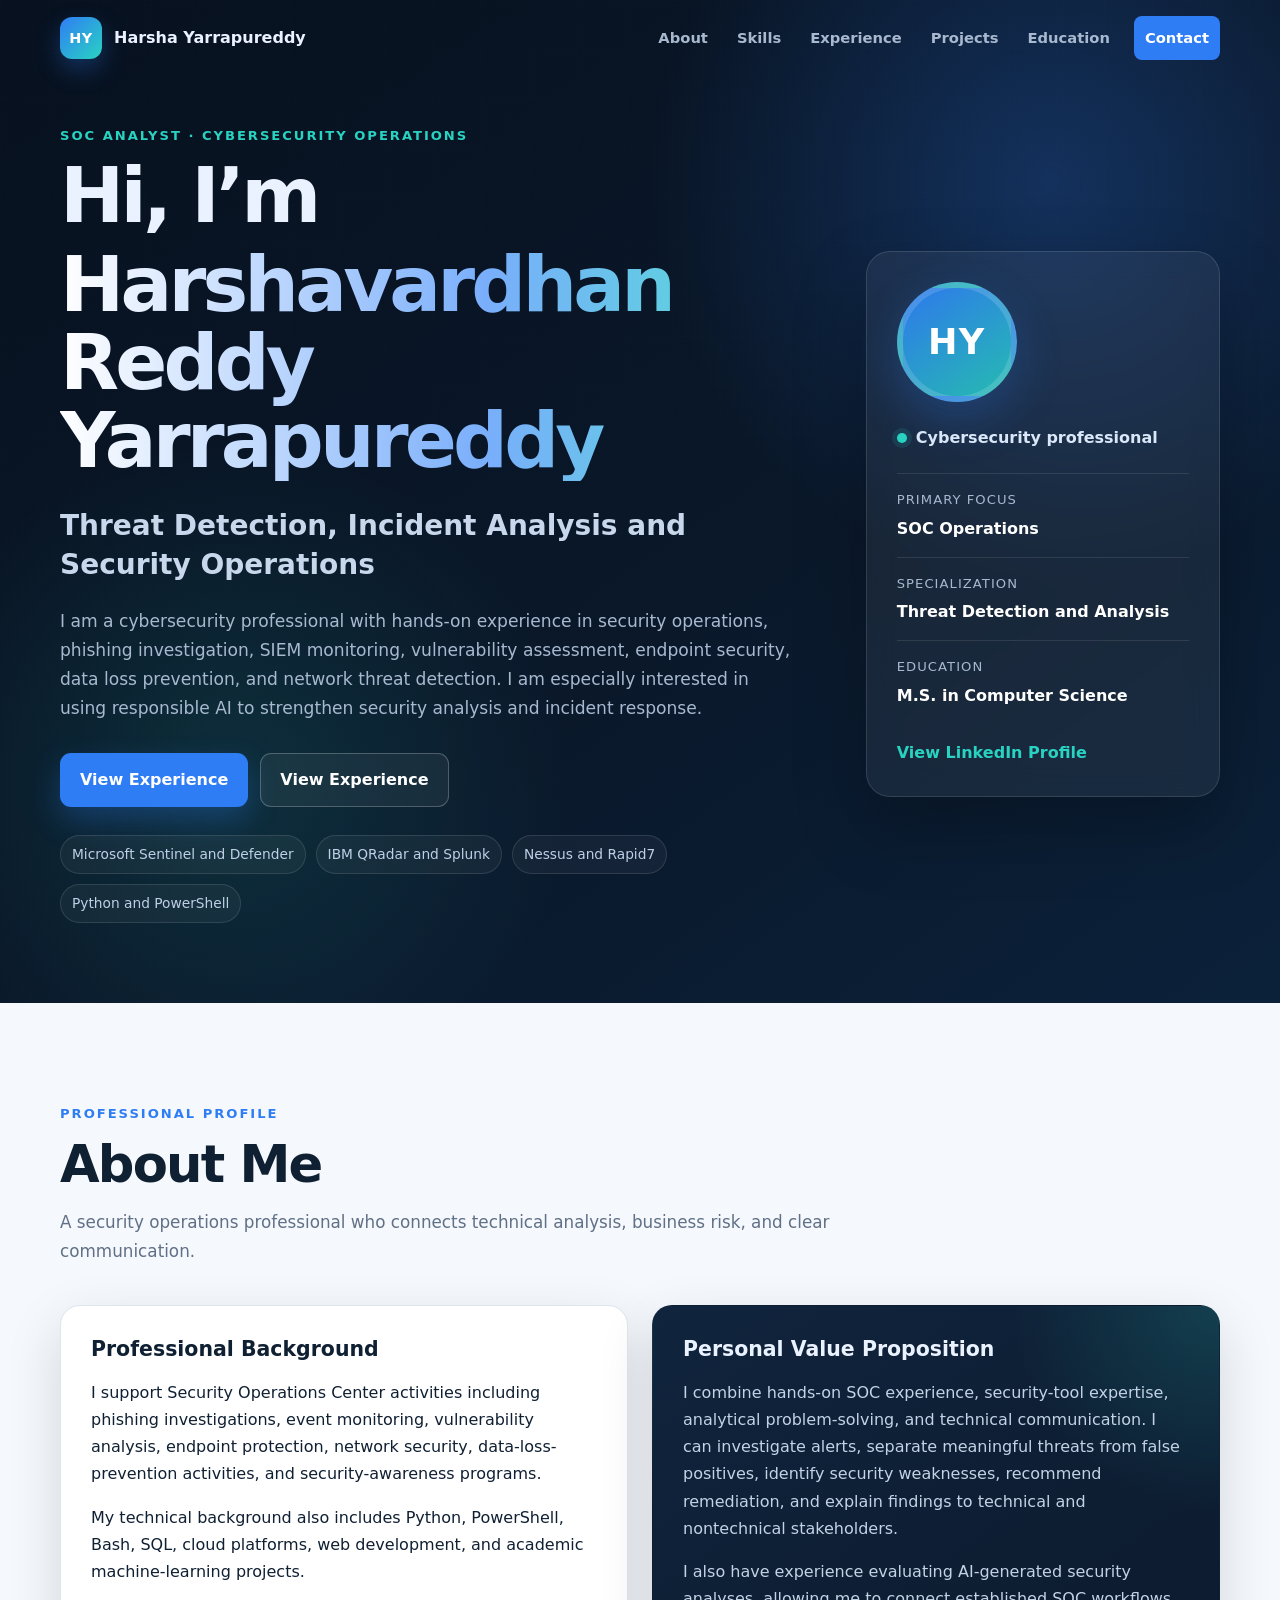
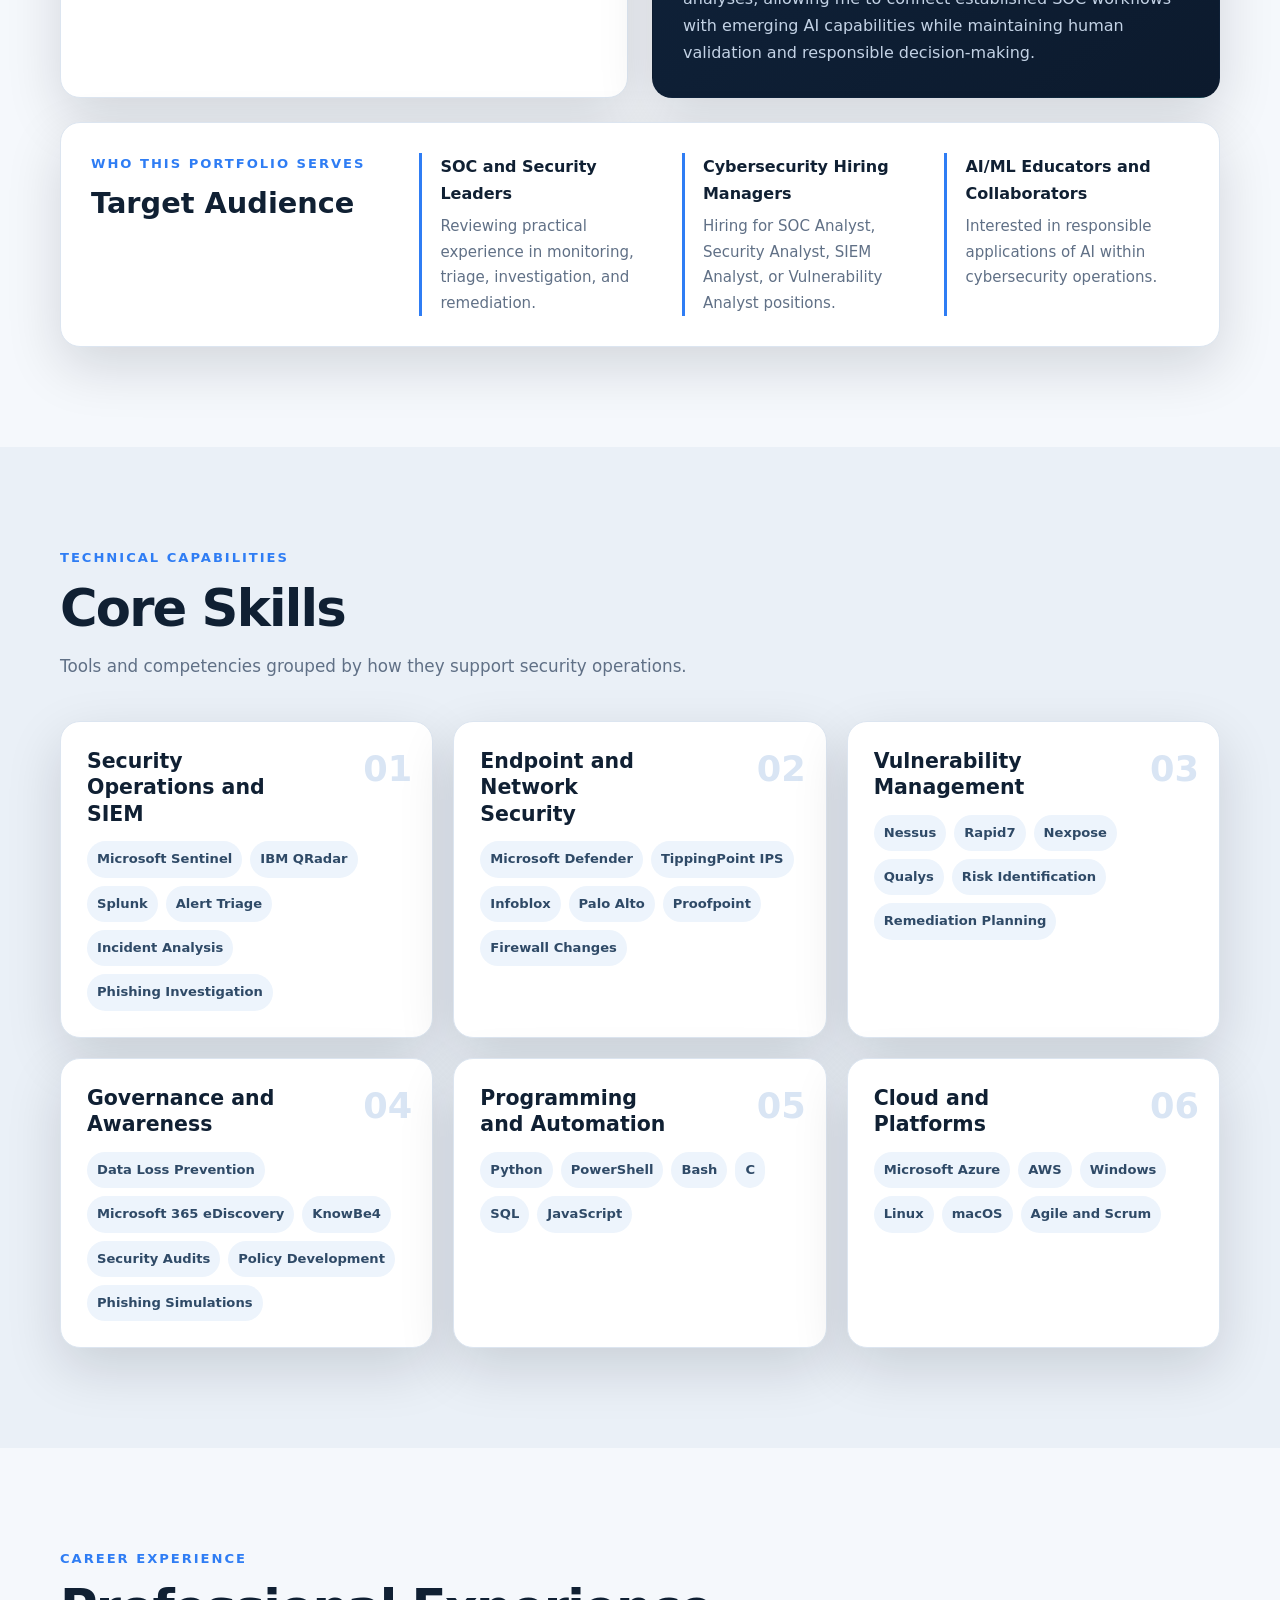
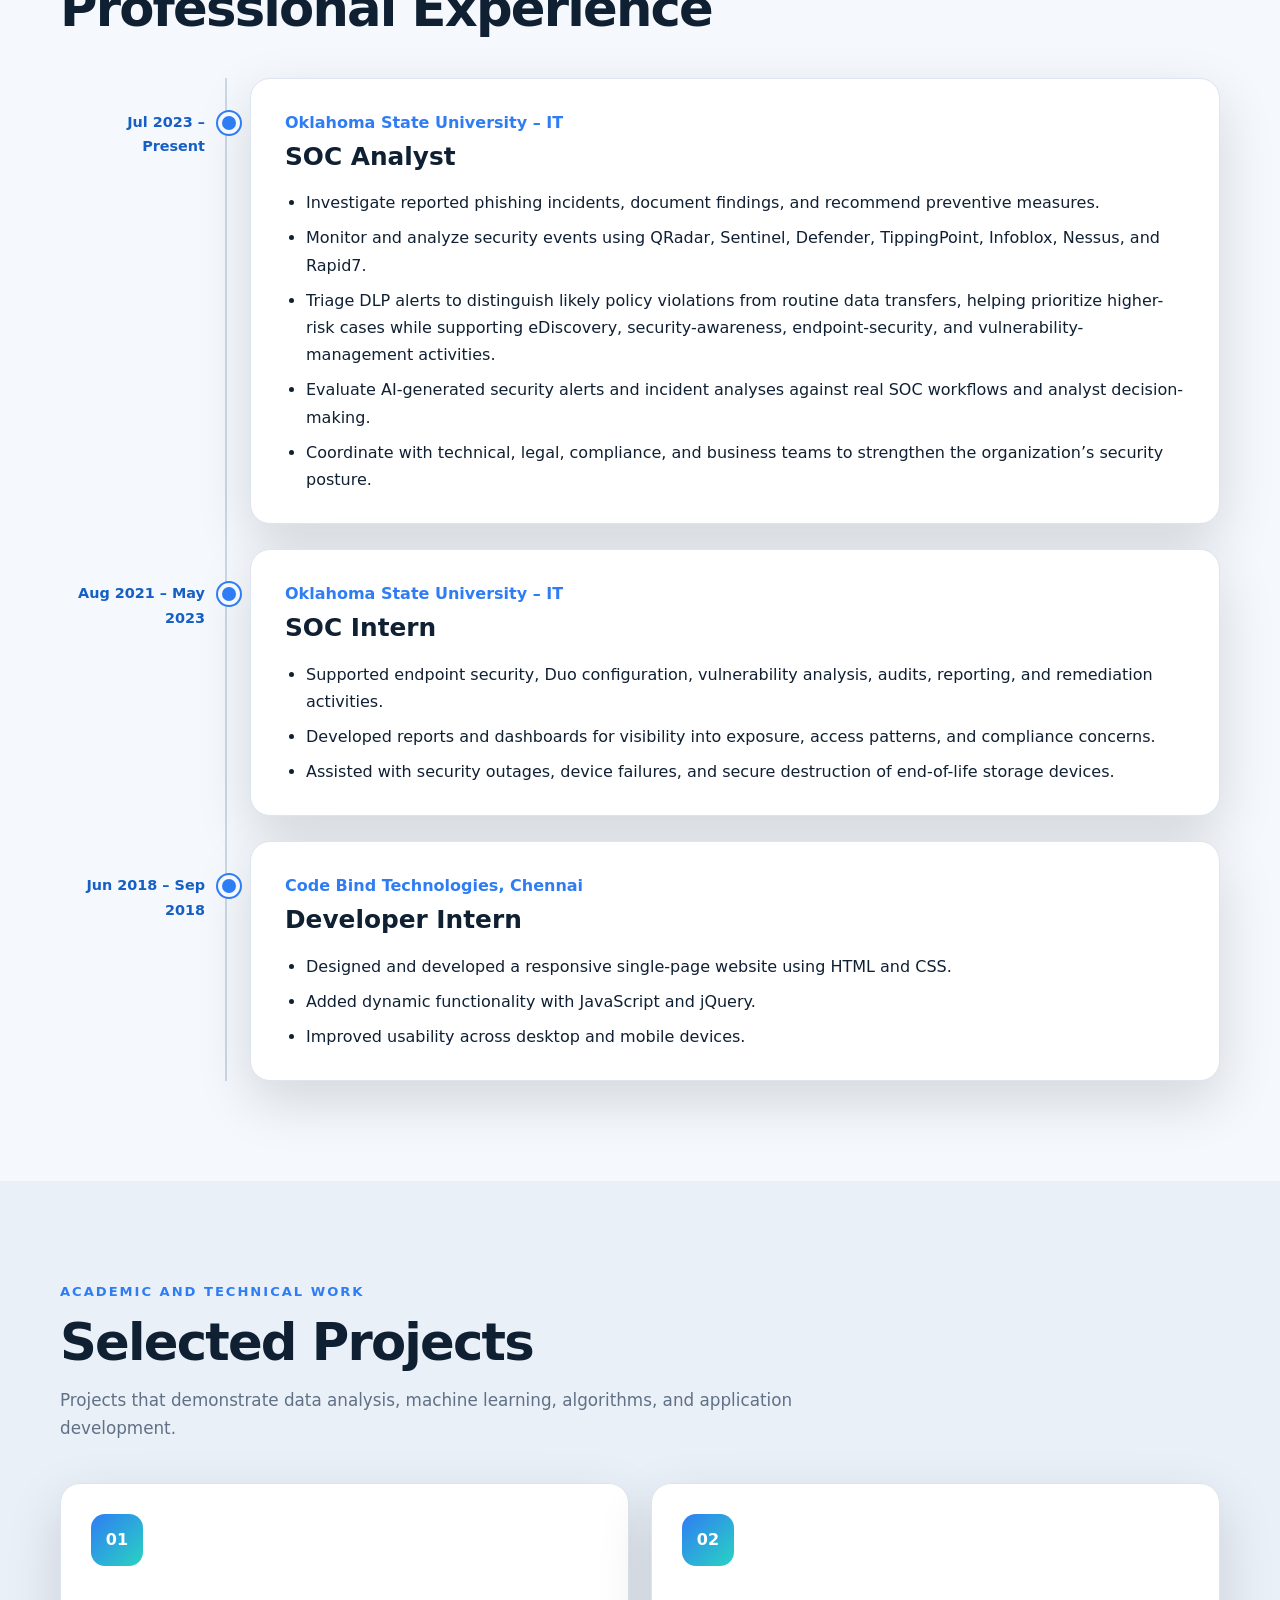
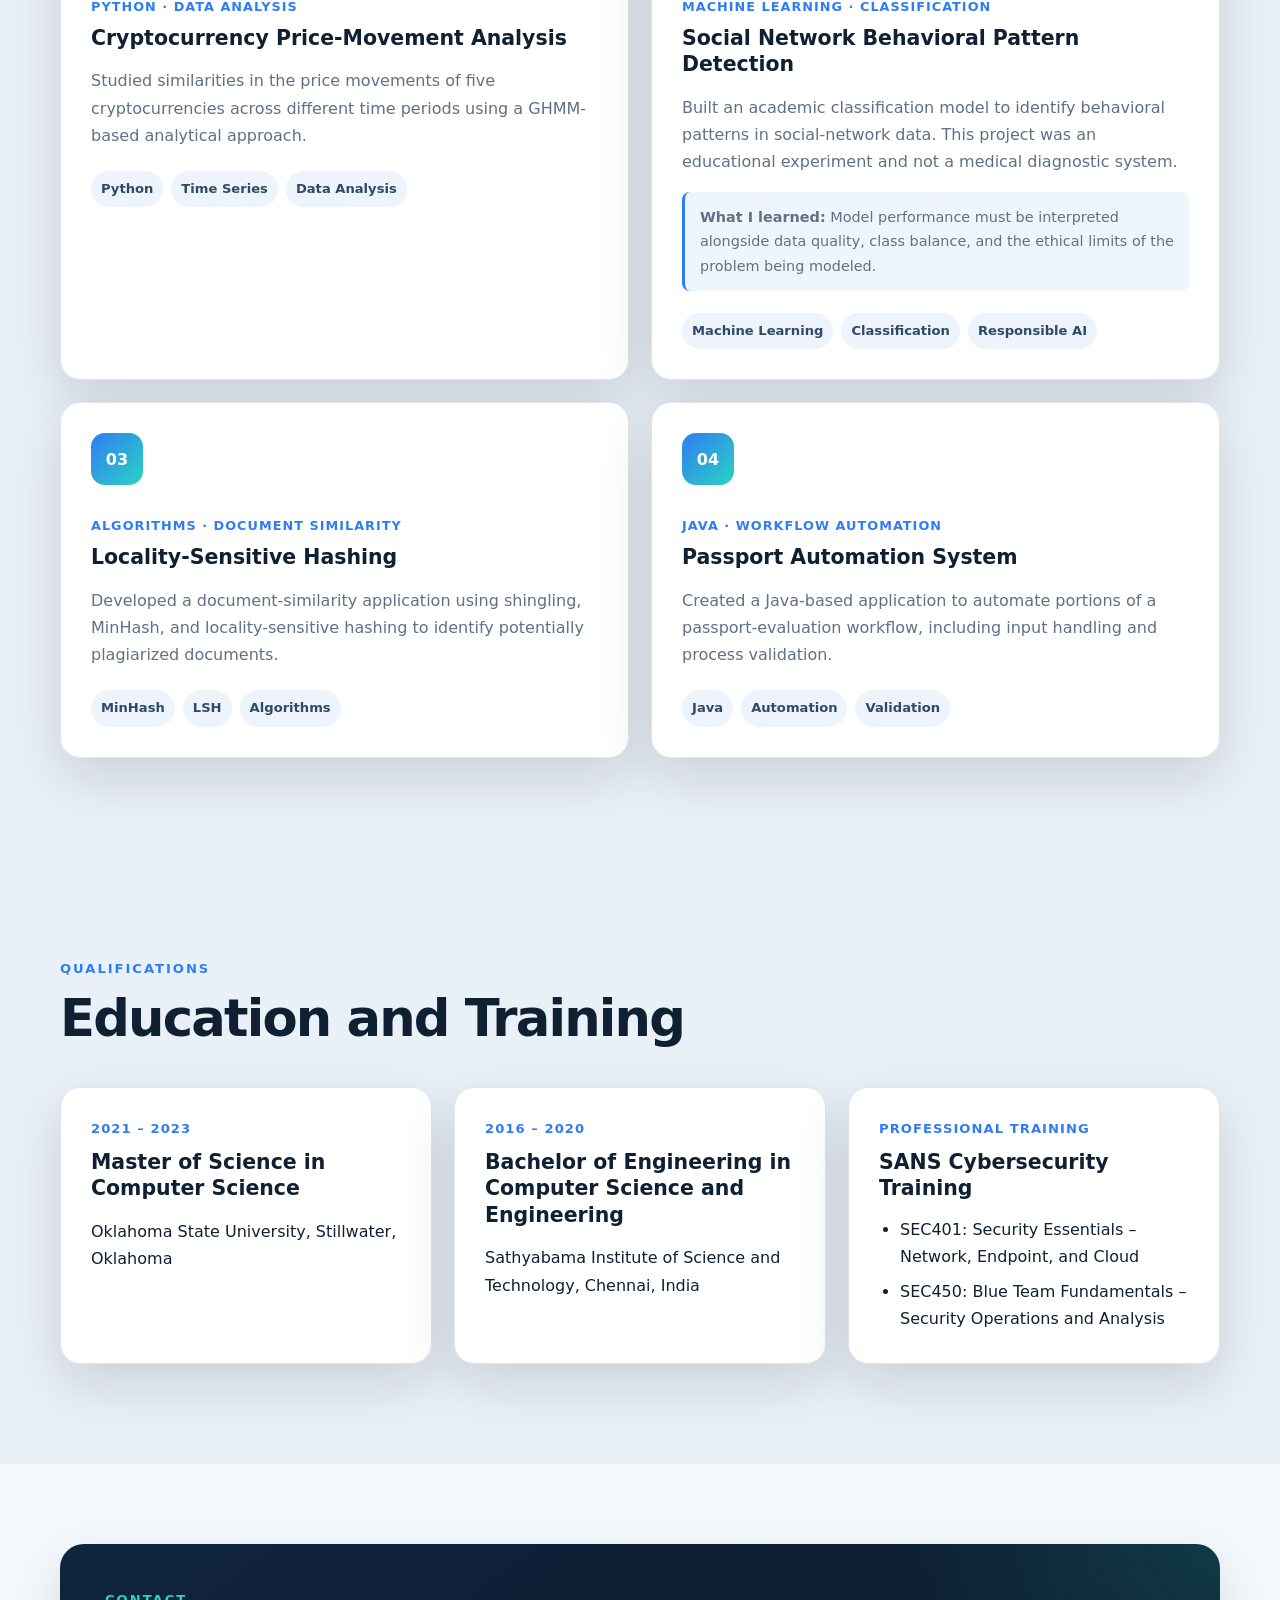
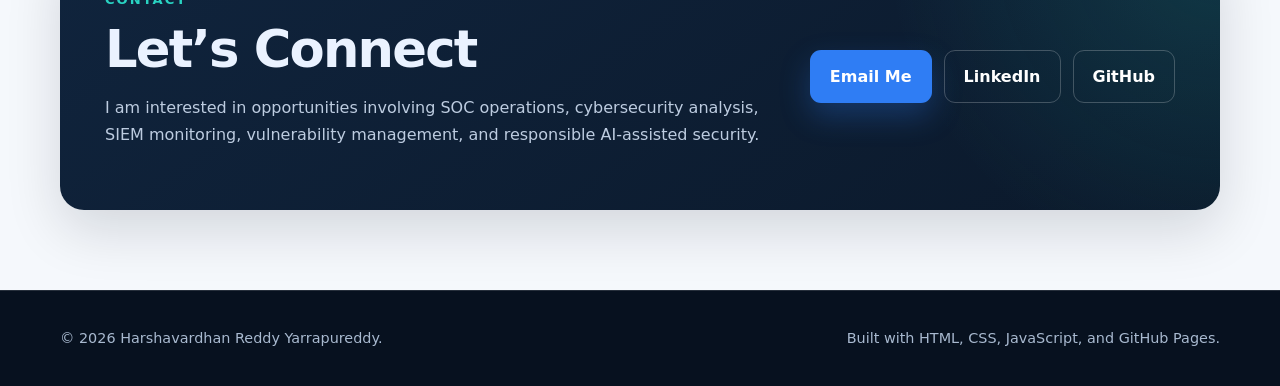
==== commit dc9a62d0: "Add files via upload" ====
--- a/index.html
+++ b/index.html
@@ -5,7 +5,7 @@
   <meta name="viewport" content="width=device-width, initial-scale=1.0">
   <meta
     name="description"
-    content="Cybersecurity portfolio of Harshavardhan Reddy Yarrapureddy, featuring SOC operations, threat detection, vulnerability management, and AI-assisted security analysis."
+    content="Professional cybersecurity portfolio of Harshavardhan Reddy Yarrapureddy, featuring SOC operations, threat detection, vulnerability management, endpoint security, and security analysis."
   >
   <title>Harshavardhan Reddy Yarrapureddy | Cybersecurity Portfolio</title>
   <link rel="stylesheet" href="styles.css">
@@ -40,11 +40,6 @@
         <a href="#skills">Skills</a>
         <a href="#experience">Experience</a>
         <a href="#projects">Projects</a>
-        <a href="#artifact1">Artifact 1</a>
-        <a href="#artifact2">Artifact 2</a>
-        <a href="#artifact3">Artifact 3</a>
-        <a href="#artifact4">Artifact 4</a>
-        <a href="#artifact5">Artifact 5</a>
         <a href="#education">Education</a>
         <a class="nav-cta" href="#contact">Contact</a>
       </div>
@@ -63,7 +58,7 @@
           </h1>
 
           <h2>
-            Threat Detection, Incident Analysis and AI-Assisted Security
+            Threat Detection, Incident Analysis and Security Operations
           </h2>
 
           <p class="hero-description">
@@ -75,8 +70,8 @@
           </p>
 
           <div class="hero-actions">
-            <a class="button button-primary" href="#artifact1">
-              View Portfolio Artifacts
+            <a class="button button-primary" href="#experience">
+              View Experience
             </a>
             <a class="button button-secondary" href="#experience">
               View Experience
@@ -337,7 +332,7 @@
           </article>
 
           <article class="timeline-item reveal">
-            <div class="timeline-date">Jun 2022 – May 2023</div>
+            <div class="timeline-date">Aug 2021 – May 2023</div>
             <div class="timeline-content card">
               <p class="role-type">Oklahoma State University – IT</p>
               <h3>SOC Intern</h3>
@@ -463,888 +458,7 @@
       </div>
     </section>
 
-    <section class="section artifact-two-section" id="artifact1">
-      <div class="container">
-        <div class="section-heading reveal">
-          <p class="eyebrow">AI/ML Portfolio Requirement</p>
-          <h2>Artifact 1: AI and Machine Learning in Cybersecurity Timeline</h2>
-          <p>
-            A research and communication artifact showing how artificial
-            intelligence evolved from rule-based security systems to modern
-            machine-learning and generative-AI applications.
-          </p>
-        </div>
-
-        <article class="artifact-two-intro card reveal">
-          <div>
-            <p class="artifact-label">Purpose</p>
-            <h3>Demonstrate research, synthesis, and audience-focused communication</h3>
-          </div>
-          <p>
-            This required first artifact demonstrates research, information synthesis,
-            and technical communication by tracing major developments in AI and
-            machine learning and connecting them to cybersecurity operations.
-          </p>
-        </article>
-
-        <div class="artifact-two-layout">
-          <article class="card reveal">
-            <p class="artifact-label">Project Context</p>
-            <h3>Why I Selected This Artifact</h3>
-            <p>
-              Artificial intelligence now supports alert prioritization,
-              behavioral analytics, malware detection, phishing analysis, and
-              security automation. Understanding how these capabilities
-              developed helps security professionals evaluate modern tools and
-              their limitations.
-            </p>
-
-            <h3>Skills Demonstrated</h3>
-            <div class="artifact-skill-tags">
-              <span>Research</span>
-              <span>Technical Writing</span>
-              <span>Information Synthesis</span>
-              <span>Visual Communication</span>
-              <span>Cybersecurity Awareness</span>
-              <span>Responsible AI</span>
-            </div>
-          </article>
-
-          <article class="card reveal">
-            <p class="artifact-label">Target Audience</p>
-            <h3>Who This Artifact Is For</h3>
-            <ul class="check-list">
-              <li>AI/ML educators reviewing applied learning outcomes.</li>
-              <li>Cybersecurity hiring managers assessing communication skills.</li>
-              <li>SOC analysts learning how AI capabilities evolved.</li>
-              <li>Students seeking a concise introduction to AI in security.</li>
-            </ul>
-          </article>
-        </div>
-
-        <div class="timeline-showcase reveal">
-          <article class="milestone">
-            <div class="milestone-year">1980s–1990s</div>
-            <div class="milestone-content">
-              <h3>Rule-Based Expert Systems</h3>
-              <p>
-                Early security tools relied on predefined rules and signatures.
-                These systems recognized known patterns but struggled with new
-                or changing threats.
-              </p>
-              <span class="milestone-skill">Foundation: rule-based reasoning</span>
-            </div>
-          </article>
-
-          <article class="milestone">
-            <div class="milestone-year">2000s</div>
-            <div class="milestone-content">
-              <h3>Statistical Detection and Log Analysis</h3>
-              <p>
-                Security teams centralized logs and used statistical methods to
-                identify unusual events across networks, endpoints, and
-                applications.
-              </p>
-              <span class="milestone-skill">Growth: SIEM and anomaly detection</span>
-            </div>
-          </article>
-
-          <article class="milestone">
-            <div class="milestone-year">2010s</div>
-            <div class="milestone-content">
-              <h3>Machine Learning for Behavioral Analytics</h3>
-              <p>
-                Machine-learning models began supporting malware classification,
-                user behavior analytics, fraud detection, and alert
-                prioritization.
-              </p>
-              <span class="milestone-skill">Expansion: predictive analytics</span>
-            </div>
-          </article>
-
-          <article class="milestone">
-            <div class="milestone-year">2020–2022</div>
-            <div class="milestone-content">
-              <h3>Automation and AI-Assisted SOC Workflows</h3>
-              <p>
-                Security platforms combined analytics with automation to enrich
-                alerts, correlate evidence, recommend actions, and reduce
-                repetitive analyst work.
-              </p>
-              <span class="milestone-skill">Operations: orchestration and triage</span>
-            </div>
-          </article>
-
-          <article class="milestone">
-            <div class="milestone-year">2023–Present</div>
-            <div class="milestone-content">
-              <h3>Generative AI and Security Copilots</h3>
-              <p>
-                Generative AI can summarize incidents, explain queries, draft
-                investigation steps, and help analysts navigate security data.
-                Human validation remains necessary because results may be
-                incomplete or inaccurate.
-              </p>
-              <span class="milestone-skill">Current focus: human-AI collaboration</span>
-            </div>
-          </article>
-        </div>
-
-        <div class="artifact-two-grid">
-          <article class="card reveal">
-            <p class="artifact-label">Challenge</p>
-            <h3>Choosing Meaningful Milestones</h3>
-            <p>
-              The main challenge was avoiding a timeline that simply listed
-              technologies. I selected milestones that show a clear progression:
-              fixed rules, statistical analysis, machine learning, automation,
-              and generative AI.
-            </p>
-          </article>
-
-          <article class="card reveal">
-            <p class="artifact-label">Solution</p>
-            <h3>Connecting History to SOC Work</h3>
-            <p>
-              Each milestone explains what changed and how it affected security
-              monitoring, alert investigation, and analyst decision-making.
-            </p>
-          </article>
-
-          <article class="card reveal">
-            <p class="artifact-label">Ethical Consideration</p>
-            <h3>Responsible Use of AI</h3>
-            <p>
-              AI-assisted security tools should be evaluated for accuracy,
-              privacy, bias, transparency, and operational risk. Automated
-              recommendations must be supported by evidence and procedures.
-            </p>
-          </article>
-        </div>
-
-
-        <div class="portfolio-requirements-grid reveal">
-          <article class="portfolio-requirement">
-            <p class="artifact-label">Introduction & Description</p>
-            <p>This timeline explains the evolution from rule-based security
-            systems to statistical detection, machine learning, automation, and
-            generative AI in modern SOC environments.</p>
-          </article>
-          <article class="portfolio-requirement">
-            <p class="artifact-label">Objective</p>
-            <p>Show how major AI/ML developments changed threat detection,
-            investigation, automation, and analyst decision-making.</p>
-          </article>
-          <article class="portfolio-requirement">
-            <p class="artifact-label">Tools & Technologies</p>
-            <p>Research synthesis, HTML/CSS presentation, SIEM concepts,
-            machine learning, behavioral analytics, generative AI, and
-            human-in-the-loop security operations.</p>
-          </article>
-          <article class="portfolio-requirement">
-            <p class="artifact-label">Value Proposition</p>
-            <p>I connect AI/ML history to practical SOC use cases rather than
-            presenting technology as an isolated academic topic.</p>
-          </article>
-          <article class="portfolio-requirement">
-            <p class="artifact-label">Unique Value</p>
-            <p>My SOC background lets me explain how each technical milestone
-            affects alert quality, analyst workload, and security risk.</p>
-          </article>
-          <article class="portfolio-requirement">
-            <p class="artifact-label">Relevance</p>
-            <p>The artifact supports educators, students, and security hiring
-            managers who want a concise view of AI/ML's operational impact.</p>
-          </article>
-        </div>
-
-        <article class="references-card card reveal">
-          <p class="artifact-label">References</p>
-          <h3>Research Sources</h3>
-          <ul class="reference-list">
-            <li><a href="https://www.nist.gov/itl/ai-risk-management-framework" target="_blank" rel="noopener noreferrer">NIST — AI Risk Management Framework</a></li>
-            <li><a href="https://www.cisa.gov/topics/cyber-threats-and-advisories" target="_blank" rel="noopener noreferrer">CISA — Cyber Threats and Advisories</a></li>
-            <li><a href="https://www.microsoft.com/en-us/security/business/ai-machine-learning/microsoft-security-copilot" target="_blank" rel="noopener noreferrer">Microsoft — Security Copilot</a></li>
-          </ul>
-        </article>
-
-        <article class="artifact-two-reflection card reveal">
-          <p class="artifact-label">Reflection</p>
-          <h3>What I Learned from Artifact 1</h3>
-          <p>
-            Developing this timeline improved my ability to research a broad
-            technical topic and convert it into a concise story for a specific
-            audience. I learned that a strong portfolio artifact should provide
-            context, explain why the work matters, and show the decisions made
-            during development.
-          </p>
-          <p>
-            This artifact establishes the historical and conceptual foundation for the
-            rest of the portfolio. It demonstrates my ability to research AI/ML
-            developments, select meaningful milestones, and explain why those
-            developments matter to security professionals.
-          </p>
-        </article>
-      </div>
-    </section>
-
-
-    <section class="section artifact-section" id="artifact2">
-      <div class="container">
-        <div class="section-heading reveal">
-          <p class="eyebrow">AI/ML Portfolio Requirement</p>
-          <h2>Artifact 2: Evaluating an AI-Generated Phishing Analysis</h2>
-          <p>
-            A fictional and sanitized cybersecurity exercise demonstrating how
-            AI can assist a SOC analyst without replacing human verification.
-          </p>
-        </div>
-
-        <article class="artifact-hero card reveal">
-          <div>
-            <p class="artifact-label">Purpose</p>
-            <h3>Connect AI learning with real-world SOC decision-making</h3>
-          </div>
-          <p>
-            This artifact evaluates whether an AI-generated security analysis
-            correctly identifies a phishing attempt, explains the evidence,
-            recommends an appropriate severity, and proposes safe response
-            actions. No real organizational data, employee information, internal
-            logs, or confidential incidents are used.
-          </p>
-        </article>
-
-        <div class="artifact-grid">
-          <article class="card reveal">
-            <p class="artifact-label">Step 1</p>
-            <h3>Fictional Incident Scenario</h3>
-            <div class="scenario-box">
-              <p>
-                A user receives an urgent email claiming that their Microsoft 365
-                password will expire within 30 minutes. The message asks the user
-                to sign in through a shortened URL. The display name is
-                “Microsoft Security,” but the sender domain is unrelated to
-                Microsoft.
-              </p>
-            </div>
-          </article>
-
-          <article class="card reveal">
-            <p class="artifact-label">Step 2</p>
-            <h3>Prompt Submitted to the AI Tool</h3>
-            <pre><code>Act as a SOC analyst. Analyze this fictional security incident.
-
-Identify:
-1. The likely incident classification
-2. Indicators of compromise
-3. Recommended severity
-4. Immediate containment actions
-5. Investigation steps
-6. User guidance
-7. Limitations or assumptions</code></pre>
-          </article>
-
-          <article class="card reveal">
-            <p class="artifact-label">Step 3</p>
-            <h3>AI Analysis Summary</h3>
-            <ul class="check-list">
-              <li>Classified the message as a likely credential-phishing attempt.</li>
-              <li>Identified urgency, sender-domain mismatch, and shortened URL.</li>
-              <li>Recommended isolating the message and blocking the URL.</li>
-              <li>Suggested checking sign-in activity and contacting the user.</li>
-              <li>Noted that severity depends on whether the link was clicked.</li>
-              <li><strong>My analyst judgment:</strong> I would explicitly ask whether the URL was clicked because urgency alone does not confirm user action or compromise.</li>
-            </ul>
-          </article>
-
-          <article class="card reveal">
-            <p class="artifact-label">Step 4</p>
-            <h3>Human Analyst Evaluation</h3>
-            <div class="evaluation">
-              <div>
-                <strong>What the AI did well</strong>
-                <p>
-                  It recognized common phishing indicators and proposed
-                  reasonable first-response actions.
-                </p>
-              </div>
-
-              <div>
-                <strong>What required improvement</strong>
-                <p>
-                  A final severity should not be assigned until the analyst knows
-                  whether the user clicked the link, entered credentials, or
-                  generated suspicious authentication activity.
-                </p>
-              </div>
-
-              <div>
-                <strong>Required analyst validation</strong>
-                <p>
-                  Review message headers, URL reputation, email gateway data,
-                  endpoint activity, sign-in logs, and whether other users
-                  received the same message.
-                </p>
-              </div>
-            </div>
-          </article>
-        </div>
-
-
-        <div class="portfolio-requirements-grid reveal">
-          <article class="portfolio-requirement">
-            <p class="artifact-label">Introduction & Description</p>
-            <p>A sanitized phishing scenario used to evaluate whether an AI
-            assistant can produce a useful initial SOC analysis.</p>
-          </article>
-          <article class="portfolio-requirement">
-            <p class="artifact-label">Objective</p>
-            <p>Assess AI-generated classification, evidence, severity guidance,
-            investigation steps, and limitations against analyst judgment.</p>
-          </article>
-          <article class="portfolio-requirement">
-            <p class="artifact-label">Process</p>
-            <p>Create a fictional scenario, prompt the AI, review its output,
-            identify missing evidence, and define required human validation.</p>
-          </article>
-          <article class="portfolio-requirement">
-            <p class="artifact-label">Tools & Technologies</p>
-            <p>Generative AI prompting, phishing-analysis concepts, email
-            headers, URL reputation, identity logs, endpoint telemetry, and SOC
-            triage practices.</p>
-          </article>
-          <article class="portfolio-requirement">
-            <p class="artifact-label">Value & Unique Value</p>
-            <p>The artifact shows that I do not treat AI output as a final
-            decision; I connect recommendations to evidence and user actions.</p>
-          </article>
-          <article class="portfolio-requirement">
-            <p class="artifact-label">Relevance</p>
-            <p>Relevant to SOC teams adopting AI assistants while preserving
-            investigation quality, privacy, and analyst accountability.</p>
-          </article>
-        </div>
-
-        <article class="references-card card reveal">
-          <p class="artifact-label">References</p>
-          <h3>Supporting Sources</h3>
-          <ul class="reference-list">
-            <li><a href="https://www.cisa.gov/secure-our-world/recognize-and-report-phishing" target="_blank" rel="noopener noreferrer">CISA — Recognize and Report Phishing</a></li>
-            <li><a href="https://attack.mitre.org/" target="_blank" rel="noopener noreferrer">MITRE ATT&CK</a></li>
-          </ul>
-        </article>
-
-        <article class="reflection-card reveal">
-          <p class="artifact-label">Reflection</p>
-          <h3>What I Learned</h3>
-          <p>
-            This activity reinforced that AI can accelerate the first stage of
-            security analysis by organizing indicators, suggesting investigation
-            steps, and presenting a structured response. However, an AI response
-            should not be treated as a final incident decision. Effective SOC
-            work still requires evidence validation, organizational context,
-            analyst judgment, privacy awareness, and documented response
-            procedures.
-          </p>
-          <p>
-            The exercise also strengthened my ability to create precise prompts,
-            evaluate AI output critically, and communicate security reasoning to
-            both technical and nontechnical audiences.
-          </p>
-        </article>
-      </div>
-    </section>
-
-
-    <section class="section artifact-three-section" id="artifact3">
-      <div class="container">
-        <div class="section-heading reveal">
-          <p class="eyebrow">AI/ML Portfolio Requirement</p>
-          <h2>Artifact 3: Machine Learning Model Evaluation for Phishing Detection</h2>
-          <p>A portfolio-ready classification exercise demonstrating data preparation, model evaluation, cybersecurity interpretation, and responsible use of machine learning.</p>
-        </div>
-
-        <article class="artifact-three-intro card reveal">
-          <div><p class="artifact-label">Purpose</p><h3>Demonstrate a new technical skill through model evaluation</h3></div>
-          <p>Artifact 1 demonstrated research and technical communication, and Artifact 2 demonstrated AI-output evaluation. Artifact 3 adds a different competency: interpreting the performance of a supervised machine-learning classifier designed to identify potentially malicious email messages.</p>
-        </article>
-
-        <div class="artifact-three-overview">
-          <article class="card reveal"><p class="artifact-label">Problem Statement</p><h3>Can a classifier support phishing-email triage?</h3><p>Security teams may receive a high volume of suspicious messages. A machine-learning model can help prioritize likely phishing messages, but it should support—not replace—analyst review.</p></article>
-          <article class="card reveal"><p class="artifact-label">Target Audience</p><h3>Who This Artifact Is For</h3><ul class="check-list"><li>AI/ML educators reviewing applied model-evaluation skills.</li><li>SOC leaders interested in phishing-triage use cases.</li><li>Hiring managers assessing technical and analytical ability.</li><li>Students learning responsible cybersecurity classification.</li></ul></article>
-        </div>
-
-        <article class="workflow-card card reveal">
-          <p class="artifact-label">Project Workflow</p><h3>From Raw Email Features to an Evaluated Classification Model</h3>
-          <div class="workflow-steps">
-            <div class="workflow-step"><span>1</span><strong>Define the problem</strong><p>Classify fictional email records as legitimate or phishing.</p></div>
-            <div class="workflow-step"><span>2</span><strong>Prepare the data</strong><p>Clean fields, encode labels, and separate training and test data.</p></div>
-            <div class="workflow-step"><span>3</span><strong>Engineer features</strong><p>Convert raw message signals into model inputs—for example, map urgency terms to a binary indicator, compare sender and display-name domains, identify shortened URLs, and encode attachment or credential-request flags.</p></div>
-            <div class="workflow-step"><span>4</span><strong>Train a classifier</strong><p>Fit a simple supervised-learning model using sanitized data.</p></div>
-            <div class="workflow-step"><span>5</span><strong>Evaluate performance</strong><p>Review precision, recall, F1 score, and the confusion matrix.</p></div>
-            <div class="workflow-step"><span>6</span><strong>Interpret responsibly</strong><p>Explain limitations and identify where analyst validation is required.</p></div>
-          </div>
-        </article>
-
-        <div class="artifact-three-grid">
-          <article class="card reveal"><p class="artifact-label">Example Features</p><h3>Signals Used by the Model</h3><div class="feature-list"><span>Sender-domain mismatch</span><span>Urgent language</span><span>Shortened URL</span><span>Unexpected attachment</span><span>Credential request</span><span>Display-name spoofing</span></div></article>
-          <article class="card reveal"><p class="artifact-label">Evaluation Measures</p><h3>Why Accuracy Alone Is Not Enough</h3><div class="metric-list"><div><strong>Precision</strong><p>Of messages flagged as phishing, how many were actually phishing?</p></div><div><strong>Recall</strong><p>Of all phishing messages, how many did the model detect?</p></div><div><strong>F1 Score</strong><p>How well did the model balance precision and recall?</p></div></div></article>
-        </div>
-
-        <article class="results-card card reveal">
-          <div class="results-heading"><div><p class="artifact-label">Illustrative Test Results</p><h3>Confusion Matrix Interpretation</h3></div><p>The values below are a fictional learning example and do not represent employer, university, or production security data.</p></div>
-          <div class="confusion-layout">
-            <div class="confusion-matrix" aria-label="Illustrative confusion matrix">
-              <div class="matrix-empty"></div><div class="matrix-label">Predicted Legitimate</div><div class="matrix-label">Predicted Phishing</div>
-              <div class="matrix-label row-label">Actually Legitimate</div><div class="matrix-cell matrix-good"><strong>82</strong><span>True Negatives</span></div><div class="matrix-cell matrix-warning"><strong>8</strong><span>False Positives</span></div>
-              <div class="matrix-label row-label">Actually Phishing</div><div class="matrix-cell matrix-danger"><strong>6</strong><span>False Negatives</span></div><div class="matrix-cell matrix-good"><strong>104</strong><span>True Positives</span></div>
-            </div>
-            <div class="result-summary"><div><span class="result-value">93%</span><strong>Illustrative Accuracy</strong></div><div><span class="result-value">92.9%</span><strong>Illustrative Precision</strong></div><div><span class="result-value">94.5%</span><strong>Illustrative Recall</strong></div><div><span class="result-value">93.7%</span><strong>Illustrative F1 Score</strong></div></div>
-          </div>
-        </article>
-
-        <div class="artifact-three-grid three-cards">
-          <article class="card reveal"><p class="artifact-label">Challenge</p><h3>False Positives</h3><p>Legitimate messages may contain urgent language or unfamiliar links. Excessive false positives can create alert fatigue and reduce trust in the model.</p></article>
-          <article class="card reveal"><p class="artifact-label">Risk</p><h3>False Negatives</h3><p>A missed phishing message may reach a user. In a security context, recall is especially important because false negatives can carry operational risk.</p></article>
-          <article class="card reveal"><p class="artifact-label">Response</p><h3>Human-in-the-Loop Review</h3><p>Model output should be combined with mail headers, URL reputation, authentication logs, endpoint activity, and analyst judgment.</p></article>
-        </div>
-
-        <article class="code-sample-card card reveal"><p class="artifact-label">Simplified Code Example</p><h3>Illustrative Python Evaluation Workflow</h3><pre><code>from sklearn.metrics import (
-    accuracy_score,
-    precision_score,
-    recall_score,
-    f1_score,
-    confusion_matrix
-)
-
-predictions = model.predict(X_test)
-
-print("Accuracy:", accuracy_score(y_test, predictions))
-print("Precision:", precision_score(y_test, predictions))
-print("Recall:", recall_score(y_test, predictions))
-print("F1:", f1_score(y_test, predictions))
-print(confusion_matrix(y_test, predictions))</code></pre><p class="code-note">This code illustrates the evaluation stage. A complete project would also document data preparation, feature engineering, train-test separation, model selection, and reproducibility.</p></article>
-
-        
-        <article class="operational-impact-card card reveal">
-          <p class="artifact-label">Operational Impact</p>
-          <h3>Translate Metrics into SOC Workload</h3>
-          <p>
-            With illustrative precision of 92.9%, roughly 7 of every 100
-            messages flagged as phishing would be false alarms. A SOC must plan
-            for those reviews rather than treating the score as an abstract
-            model metric. For a five-person team, the practical question is
-            whether the triage workflow can absorb those false positives while
-            still investigating high-risk alerts quickly.
-          </p>
-          <p>
-            Feature engineering also affects this workload. “Urgency” is not a
-            raw number by itself; it must be extracted from message text using a
-            defined rule or text-processing method. The same applies to sender
-            mismatch, URL characteristics, attachment types, and credential
-            requests.
-          </p>
-        </article>
-
-        <article class="references-card card reveal">
-          <p class="artifact-label">References</p>
-          <h3>Model Evaluation Sources</h3>
-          <ul class="reference-list">
-            <li><a href="https://scikit-learn.org/stable/modules/model_evaluation.html" target="_blank" rel="noopener noreferrer">scikit-learn — Metrics and Scoring</a></li>
-            <li><a href="https://www.cisa.gov/secure-our-world/recognize-and-report-phishing" target="_blank" rel="noopener noreferrer">CISA — Phishing Guidance</a></li>
-          </ul>
-        </article>
-
-        <article class="artifact-three-reflection card reveal"><p class="artifact-label">Reflection</p><h3>What I Learned from Artifact 3</h3><p>This artifact helped me understand that model performance must be evaluated in relation to the business and security problem. A high accuracy score can hide important errors, especially when one class is more common than another. For phishing detection, false negatives and false positives affect security operations in different ways.</p><p>I also learned that machine-learning results should be communicated in language the target audience can understand. A SOC leader needs to know how the model changes analyst workload and security risk, while an AI/ML reviewer needs to understand the evaluation method. This artifact demonstrates my ability to connect technical measures with practical cybersecurity decisions.</p></article>
-      </div>
-    </section>
-
-
-    <section class="section artifact-four-section" id="artifact4">
-      <div class="container">
-        <div class="section-heading reveal">
-          <p class="eyebrow">AI/ML Portfolio Requirement</p>
-          <h2>Artifact 4: Responsible AI Security Risk Assessment</h2>
-          <p>
-            A governance-focused artifact evaluating the risks, controls, and
-            human oversight needed before using an AI assistant in a Security
-            Operations Center.
-          </p>
-        </div>
-
-        <article class="artifact-four-intro card reveal">
-          <div>
-            <p class="artifact-label">Purpose</p>
-            <h3>Demonstrate AI governance, risk analysis, and policy thinking</h3>
-          </div>
-          <p>
-            The previous artifacts demonstrated incident analysis, research,
-            communication, and model evaluation. This fourth artifact adds a new
-            competency: assessing whether an AI-enabled security tool can be used
-            safely, transparently, and responsibly in an operational environment.
-          </p>
-        </article>
-
-        <div class="artifact-four-overview">
-          <article class="card reveal">
-            <p class="artifact-label">Fictional Use Case</p>
-            <h3>AI Assistant for SOC Alert Triage</h3>
-            <p>
-              A fictional organization is considering an AI assistant that
-              summarizes SIEM alerts, recommends investigation steps, and drafts
-              incident notes. The assistant does not take autonomous containment
-              actions. Analysts remain responsible for all final decisions.
-            </p>
-          </article>
-
-          <article class="card reveal">
-            <p class="artifact-label">Target Audience</p>
-            <h3>Who This Artifact Is For</h3>
-            <ul class="check-list">
-              <li>Cybersecurity leaders evaluating AI-enabled tools.</li>
-              <li>Risk, privacy, legal, and compliance stakeholders.</li>
-              <li>SOC analysts who will review AI recommendations.</li>
-              <li>AI/ML educators assessing responsible-use competencies.</li>
-            </ul>
-          </article>
-        </div>
-
-        <article class="risk-process card reveal">
-          <p class="artifact-label">Assessment Method</p>
-          <h3>Five-Step Responsible AI Review</h3>
-          <div class="risk-process-grid">
-            <div><span>1</span><strong>Define the use case</strong><p>Clarify what the AI may and may not do.</p></div>
-            <div><span>2</span><strong>Identify risks</strong><p>Review accuracy, privacy, bias, security, and operational impact.</p></div>
-            <div><span>3</span><strong>Design controls</strong><p>Add access restrictions, validation, logging, and approval steps.</p></div>
-            <div><span>4</span><strong>Test performance</strong><p>Evaluate outputs using representative, sanitized scenarios.</p></div>
-            <div><span>5</span><strong>Monitor continuously</strong><p>Track errors, drift, incidents, and analyst feedback.</p></div>
-          </div>
-        </article>
-
-        <div class="risk-register reveal">
-          <div class="risk-register-heading">
-            <div>
-              <p class="artifact-label">Risk Register</p>
-              <h3>Key Risks and Recommended Controls</h3>
-            </div>
-            <p>
-              This register uses a fictional SOC assistant and does not contain
-              employer, university, or production-system information.
-            </p>
-          </div>
-
-          <div class="risk-table-wrap">
-            <table class="risk-table">
-              <thead>
-                <tr><th>Risk</th><th>Potential Impact</th><th>Level</th><th>Recommended Control</th></tr>
-              </thead>
-              <tbody>
-                <tr><td>Incorrect alert summary</td><td>Analyst may investigate the wrong issue or overlook evidence.</td><td><span class="risk-level high">High</span></td><td>Require analyst validation against source logs before action.</td></tr>
-                <tr><td>Sensitive data exposure</td><td>Prompts or outputs may contain confidential user or system information.</td><td><span class="risk-level high">High</span></td><td>Use data minimization, masking, approved retention, and access controls.</td></tr>
-                <tr><td>Automation bias</td><td>Analysts may trust confident AI wording without sufficient review.</td><td><span class="risk-level medium">Medium</span></td><td>Display uncertainty, require evidence citations, and train analysts.</td></tr>
-                <tr><td>Uneven performance</td><td>The tool may work better for common alerts than unusual attacks.</td><td><span class="risk-level medium">Medium</span></td><td>Test across diverse scenarios and monitor performance by alert type.</td></tr>
-                <tr><td>Prompt injection or malicious input</td><td>Adversarial content may influence the assistant's recommendations.</td><td><span class="risk-level high">High</span></td><td>Sanitize inputs, isolate untrusted content, apply guardrails, and log activity.</td></tr>
-                <tr><td>Weak accountability</td><td>It may be unclear who approved an action or changed a conclusion.</td><td><span class="risk-level medium">Medium</span></td><td>Maintain audit logs and assign a named human decision owner.</td></tr>
-              </tbody>
-            </table>
-          </div>
-        </div>
-
-        <div class="control-grid">
-          <article class="card reveal"><p class="artifact-label">Control Area 1</p><h3>Human Oversight</h3><p>AI recommendations must remain advisory. Analysts verify evidence, set severity, approve containment, and document the final decision.</p></article>
-          <article class="card reveal"><p class="artifact-label">Control Area 2</p><h3>Privacy and Data Handling</h3><p>Only necessary, authorized, and sanitized data should be processed. Retention and sharing must follow organizational policy.</p></article>
-          <article class="card reveal"><p class="artifact-label">Control Area 3</p><h3>Security and Access</h3><p>Use least privilege, strong authentication, input controls, change management, logging, and periodic access review.</p></article>
-          <article class="card reveal"><p class="artifact-label">Control Area 4</p><h3>Transparency</h3><p>The assistant should distinguish facts from assumptions, show supporting evidence, and communicate uncertainty clearly.</p></article>
-          <article class="card reveal"><p class="artifact-label">Control Area 5</p><h3>Testing and Monitoring</h3><p>Track accuracy, false guidance, latency, analyst overrides, user feedback, drift, and security incidents.</p></article>
-          <article class="card reveal"><p class="artifact-label">Control Area 6</p><h3>Incident and Exit Planning</h3><p>Define how to disable the tool, investigate harmful outputs, notify stakeholders, and return to manual workflows.</p></article>
-        </div>
-
-        <article class="decision-card card reveal">
-          <div>
-            <p class="artifact-label">Recommendation</p>
-            <h3>Conditional Pilot Approval</h3>
-          </div>
-          <div>
-            <p>
-              The fictional AI assistant should be approved only for a limited
-              pilot using sanitized, nonproduction scenarios. It should not be
-              allowed to block accounts, isolate devices, or close incidents
-              automatically.
-            </p>
-            <ul class="check-list">
-              <li>Human review is mandatory for every recommendation.</li>
-              <li>All prompts, outputs, overrides, and decisions are logged.</li>
-              <li>Privacy and security teams approve data handling.</li>
-              <li>Success criteria and stop conditions are defined before launch.</li>
-            </ul>
-          </div>
-        </article>
-
-        
-        <div class="portfolio-requirements-grid reveal">
-          <article class="portfolio-requirement">
-            <p class="artifact-label">Introduction & Description</p>
-            <p>A fictional governance assessment for an AI assistant that
-            summarizes SIEM alerts and recommends investigation steps.</p>
-          </article>
-          <article class="portfolio-requirement">
-            <p class="artifact-label">Objective</p>
-            <p>Identify operational AI risks and convert responsible-AI
-            principles into practical cybersecurity controls.</p>
-          </article>
-          <article class="portfolio-requirement">
-            <p class="artifact-label">Tools & Technologies</p>
-            <p>NIST AI RMF concepts, SOC/SIEM workflows, risk registers,
-            least-privilege access, audit logging, prompt-injection controls,
-            performance monitoring, and human approval.</p>
-          </article>
-          <article class="portfolio-requirement">
-            <p class="artifact-label">Value Proposition</p>
-            <p>I connect governance language to concrete controls that a
-            security team can test, monitor, and assign to accountable owners.</p>
-          </article>
-          <article class="portfolio-requirement">
-            <p class="artifact-label">Unique Value</p>
-            <p>The assessment combines cybersecurity operations with responsible
-            AI thinking instead of treating governance as a separate policy task.</p>
-          </article>
-          <article class="portfolio-requirement">
-            <p class="artifact-label">Relevance</p>
-            <p>Designed for SOC leaders, security engineers, privacy teams,
-            compliance stakeholders, and AI/ML educators.</p>
-          </article>
-        </div>
-
-        <article class="references-card card reveal">
-          <p class="artifact-label">References</p>
-          <h3>Governance and Security Sources</h3>
-          <ul class="reference-list">
-            <li><a href="https://www.nist.gov/itl/ai-risk-management-framework" target="_blank" rel="noopener noreferrer">NIST — AI Risk Management Framework</a></li>
-            <li><a href="https://owasp.org/www-project-top-10-for-large-language-model-applications/" target="_blank" rel="noopener noreferrer">OWASP — Top 10 for Large Language Model Applications</a></li>
-          </ul>
-        </article>
-
-        <article class="artifact-four-reflection card reveal">
-          <p class="artifact-label">Reflection</p>
-          <h3>What I Learned from Artifact 4</h3>
-          <p>
-            This artifact helped me understand that technical capability alone
-            does not make an AI system ready for professional use. A useful tool
-            must also be evaluated for privacy, security, reliability,
-            transparency, accountability, and operational impact.
-          </p>
-          <p>
-            I also learned how to translate broad ethical concerns into practical
-            controls such as least privilege, audit logging, data minimization,
-            human approval, performance monitoring, and incident-response plans.
-            This artifact demonstrates my ability to connect AI governance with
-            real cybersecurity operations and risk-management decisions.
-          </p>
-        </article>
-      </div>
-    </section>
-
-
-    <section class="section artifact-five-section" id="artifact5">
-      <div class="container">
-        <div class="section-heading reveal">
-          <p class="eyebrow">Final AI/ML Portfolio Artifact</p>
-          <h2>Artifact 5: Professional AI/ML Competency Assessment and Growth Plan</h2>
-          <p>
-            A reflective professional-assessment artifact showing how I evaluate
-            my current AI/ML capabilities, incorporate peer feedback, and define
-            specific next steps for growth in AI-assisted cybersecurity.
-          </p>
-        </div>
-
-        <article class="artifact-five-intro card reveal">
-          <div>
-            <p class="artifact-label">Introduction</p>
-            <h3>Turning Feedback into a Professional Development Plan</h3>
-          </div>
-          <p>
-            This final artifact revisits the professional self-assessment work
-            from the course and updates it using feedback from four peer reviews.
-            The goal is to show evidence of reflection, continuous learning, and
-            deliberate improvement rather than presenting the portfolio as a
-            finished static product.
-          </p>
-        </article>
-
-        <div class="portfolio-requirements-grid reveal">
-          <article class="portfolio-requirement">
-            <p class="artifact-label">Description</p>
-            <p>A structured assessment of strengths, development areas, peer
-            feedback, and next-step goals across cybersecurity and AI/ML.</p>
-          </article>
-          <article class="portfolio-requirement">
-            <p class="artifact-label">Objective</p>
-            <p>Demonstrate self-assessment, feedback incorporation, audience
-            awareness, and a measurable professional-learning strategy.</p>
-          </article>
-          <article class="portfolio-requirement">
-            <p class="artifact-label">Process</p>
-            <p>Review peer comments, group recommendations into themes, decide
-            what to incorporate, revise the portfolio, and document future goals.</p>
-          </article>
-          <article class="portfolio-requirement">
-            <p class="artifact-label">Tools & Technologies</p>
-            <p>GitHub Pages, HTML, CSS, JavaScript, AI/ML course artifacts,
-            cybersecurity frameworks, peer review, and reflective assessment.</p>
-          </article>
-          <article class="portfolio-requirement">
-            <p class="artifact-label">Value Proposition</p>
-            <p>I show not only what I know, but also how I evaluate feedback,
-            correct gaps, and improve technical work for a professional audience.</p>
-          </article>
-          <article class="portfolio-requirement">
-            <p class="artifact-label">Unique Value & Relevance</p>
-            <p>The artifact connects professional growth directly to SOC,
-            responsible AI, model evaluation, communication, and governance.</p>
-          </article>
-        </div>
-
-        <article class="feedback-card card reveal">
-          <p class="artifact-label">Peer Feedback Incorporated</p>
-          <h3>What Changed in the Final Portfolio</h3>
-
-          <div class="feedback-grid">
-            <div>
-              <strong>Artifact numbering</strong>
-              <p>The AI & ML Timeline is now Artifact 1 to align with the course checklist. The phishing-analysis artifact is now Artifact 2.</p>
-            </div>
-
-            <div>
-              <strong>Formal artifact structure</strong>
-              <p>Artifacts now include clearer labels for objectives, process, tools and technologies, value, relevance, and references where external sources are used.</p>
-            </div>
-
-            <div>
-              <strong>Human analyst judgment</strong>
-              <p>Artifact 2 explicitly asks whether the phishing URL was clicked before severity or compromise is determined.</p>
-            </div>
-
-            <div>
-              <strong>Feature engineering</strong>
-              <p>Artifact 3 explains how concepts such as urgency, sender mismatch, URLs, attachments, and credential requests become model features.</p>
-            </div>
-
-            <div>
-              <strong>Operational model impact</strong>
-              <p>Artifact 3 now translates illustrative precision into expected false-positive workload for SOC triage.</p>
-            </div>
-
-            <div>
-              <strong>Project depth</strong>
-              <p>The Projects section includes a “What I learned” statement to better connect technical work with professional growth.</p>
-            </div>
-
-            <div>
-              <strong>GitHub credibility</strong>
-              <p>The portfolio now links to the real GitHub profile rather than a placeholder so future public repositories can support the projects.</p>
-            </div>
-
-            <div>
-              <strong>Experience wording</strong>
-              <p>DLP experience is described in terms of triage and prioritization. I did not add unsupported numerical impact claims.</p>
-            </div>
-          </div>
-        </article>
-
-        <div class="competency-grid">
-          <article class="competency-card reveal">
-            <div class="competency-level">Strong</div>
-            <h3>Cybersecurity Operations</h3>
-            <p>SOC monitoring, phishing analysis, SIEM, endpoint security,
-            vulnerability management, DLP, and incident investigation.</p>
-            <div class="competency-bar"><span style="width: 90%"></span></div>
-          </article>
-
-          <article class="competency-card reveal">
-            <div class="competency-level">Developing</div>
-            <h3>Machine Learning</h3>
-            <p>Classification concepts, feature engineering, model evaluation,
-            confusion matrices, precision, recall, and F1 interpretation.</p>
-            <div class="competency-bar"><span style="width: 72%"></span></div>
-          </article>
-
-          <article class="competency-card reveal">
-            <div class="competency-level">Strong</div>
-            <h3>Responsible AI</h3>
-            <p>Human oversight, privacy, risk assessment, transparency,
-            accountability, security controls, and operational governance.</p>
-            <div class="competency-bar"><span style="width: 84%"></span></div>
-          </article>
-
-          <article class="competency-card reveal">
-            <div class="competency-level">Developing</div>
-            <h3>AI Engineering Practice</h3>
-            <p>Prompt design and AI evaluation are established; future growth
-            will focus on reproducible notebooks, APIs, deployment, and MLOps.</p>
-            <div class="competency-bar"><span style="width: 64%"></span></div>
-          </article>
-        </div>
-
-        <article class="growth-plan-card card reveal">
-          <p class="artifact-label">Professional Growth Plan</p>
-          <h3>Next Steps</h3>
-          <div class="growth-plan-grid">
-            <div>
-              <span>01</span>
-              <strong>Publish reproducible projects</strong>
-              <p>Create public GitHub repositories with README files, sanitized datasets, notebooks, and clear setup instructions.</p>
-            </div>
-            <div>
-              <span>02</span>
-              <strong>Deepen feature engineering</strong>
-              <p>Practice NLP preprocessing, URL and header features, class imbalance handling, and explainability for security models.</p>
-            </div>
-            <div>
-              <span>03</span>
-              <strong>Connect metrics to operations</strong>
-              <p>Translate model errors into analyst workload, detection risk, escalation rules, and measurable SOC outcomes.</p>
-            </div>
-            <div>
-              <span>04</span>
-              <strong>Build AI governance depth</strong>
-              <p>Apply NIST AI RMF and security threat-modeling concepts to additional AI-assisted security use cases.</p>
-            </div>
-          </div>
-        </article>
-
-        <article class="artifact-five-reflection card reveal">
-          <p class="artifact-label">Reflection</p>
-          <h3>What I Learned from the Final Portfolio Review</h3>
-          <p>
-            The peer feedback confirmed that the portfolio's strongest quality is
-            its consistent focus on responsible AI in cybersecurity. It also
-            identified specific ways to make the work more useful to instructors
-            and hiring managers: align artifact numbering with the course
-            checklist, explain tools and technologies, add references, deepen
-            feature-engineering discussion, connect metrics to operational
-            impact, and replace placeholders with real professional links.
-          </p>
-          <p>
-            I incorporated those recommendations while avoiding claims that I
-            cannot support with evidence. This final review strengthened my
-            understanding that a professional portfolio is not only a collection
-            of assignments. It is a communication tool that should show technical
-            capability, professional judgment, learning, and continuous
-            improvement for a defined audience.
-          </p>
-        </article>
-
-        <article class="references-card card reveal">
-          <p class="artifact-label">References</p>
-          <h3>Professional Development Sources</h3>
-          <ul class="reference-list">
-            <li><a href="https://www.nist.gov/itl/ai-risk-management-framework" target="_blank" rel="noopener noreferrer">NIST — AI Risk Management Framework</a></li>
-            <li><a href="https://scikit-learn.org/stable/" target="_blank" rel="noopener noreferrer">scikit-learn Documentation</a></li>
-            <li><a href="https://attack.mitre.org/" target="_blank" rel="noopener noreferrer">MITRE ATT&CK</a></li>
-          </ul>
-        </article>
-      </div>
-    </section>
+
 
     <section class="section section-alt" id="education">
       <div class="container">
